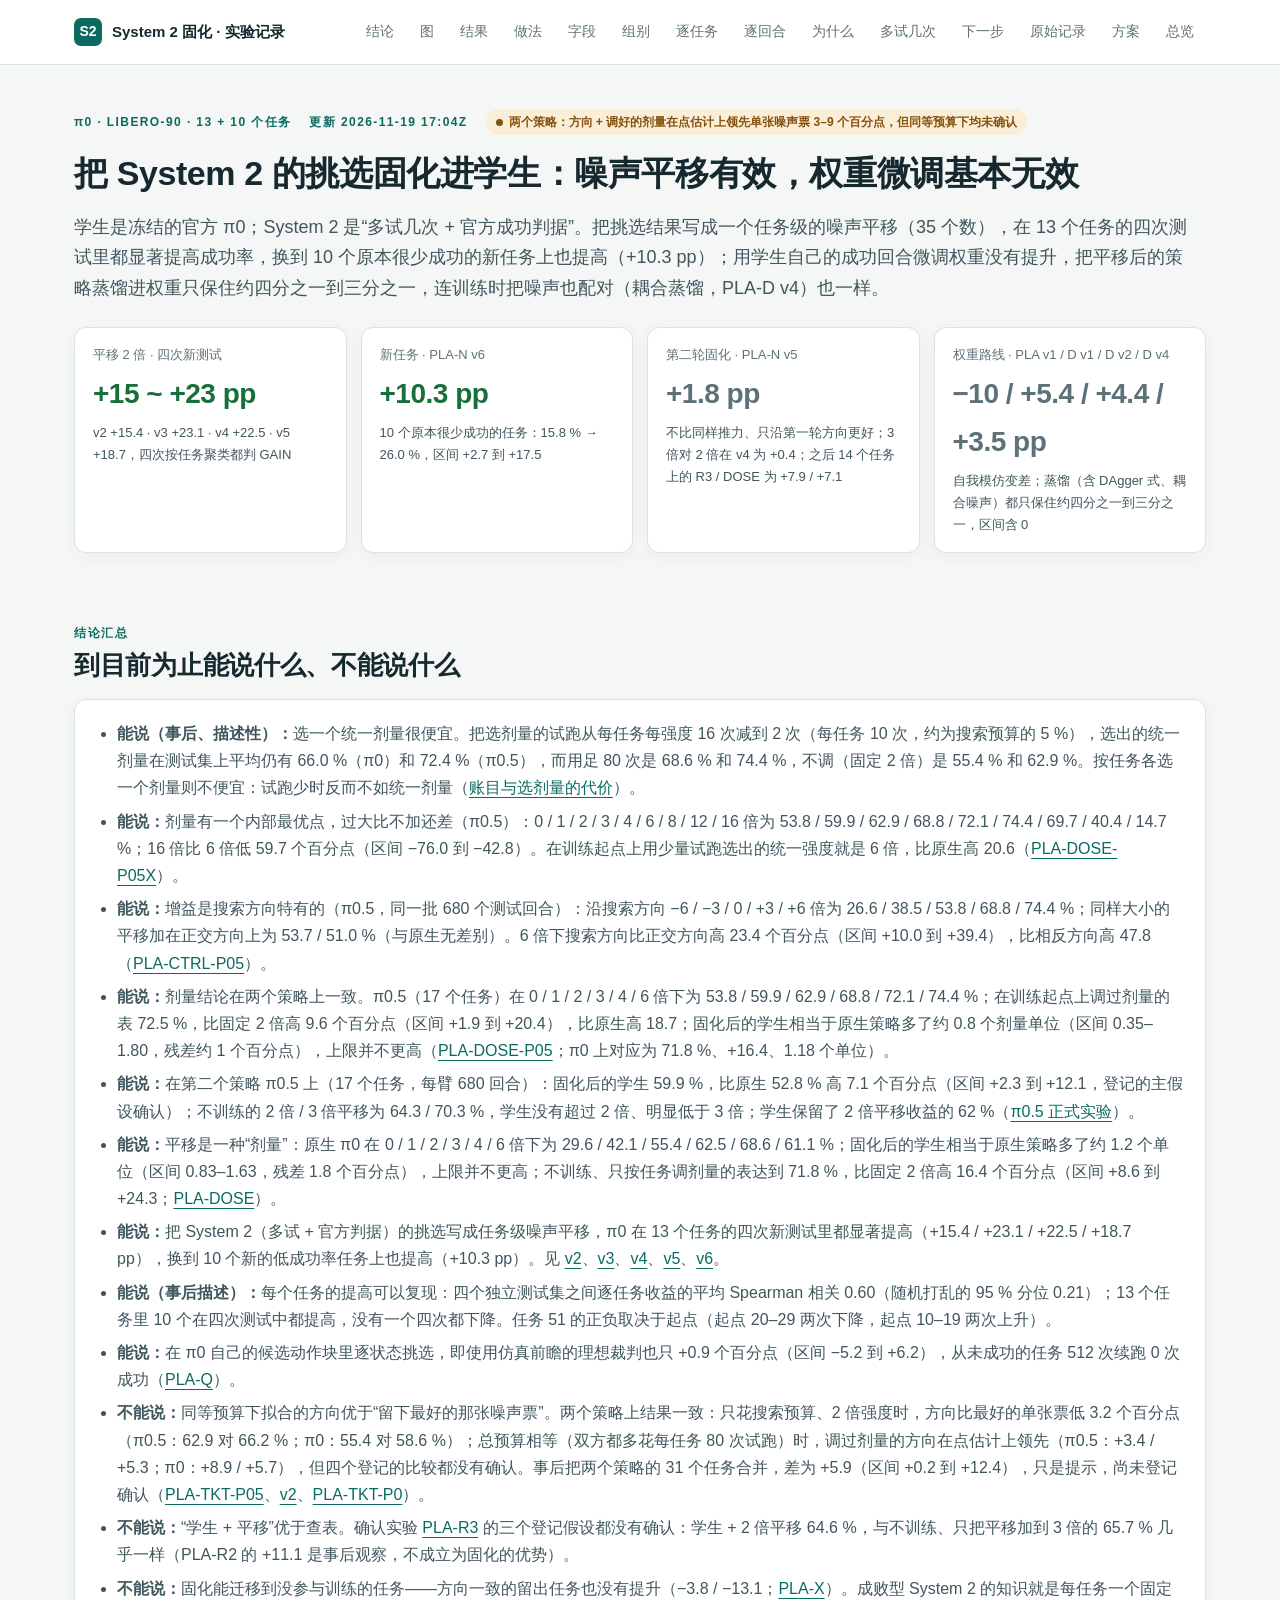
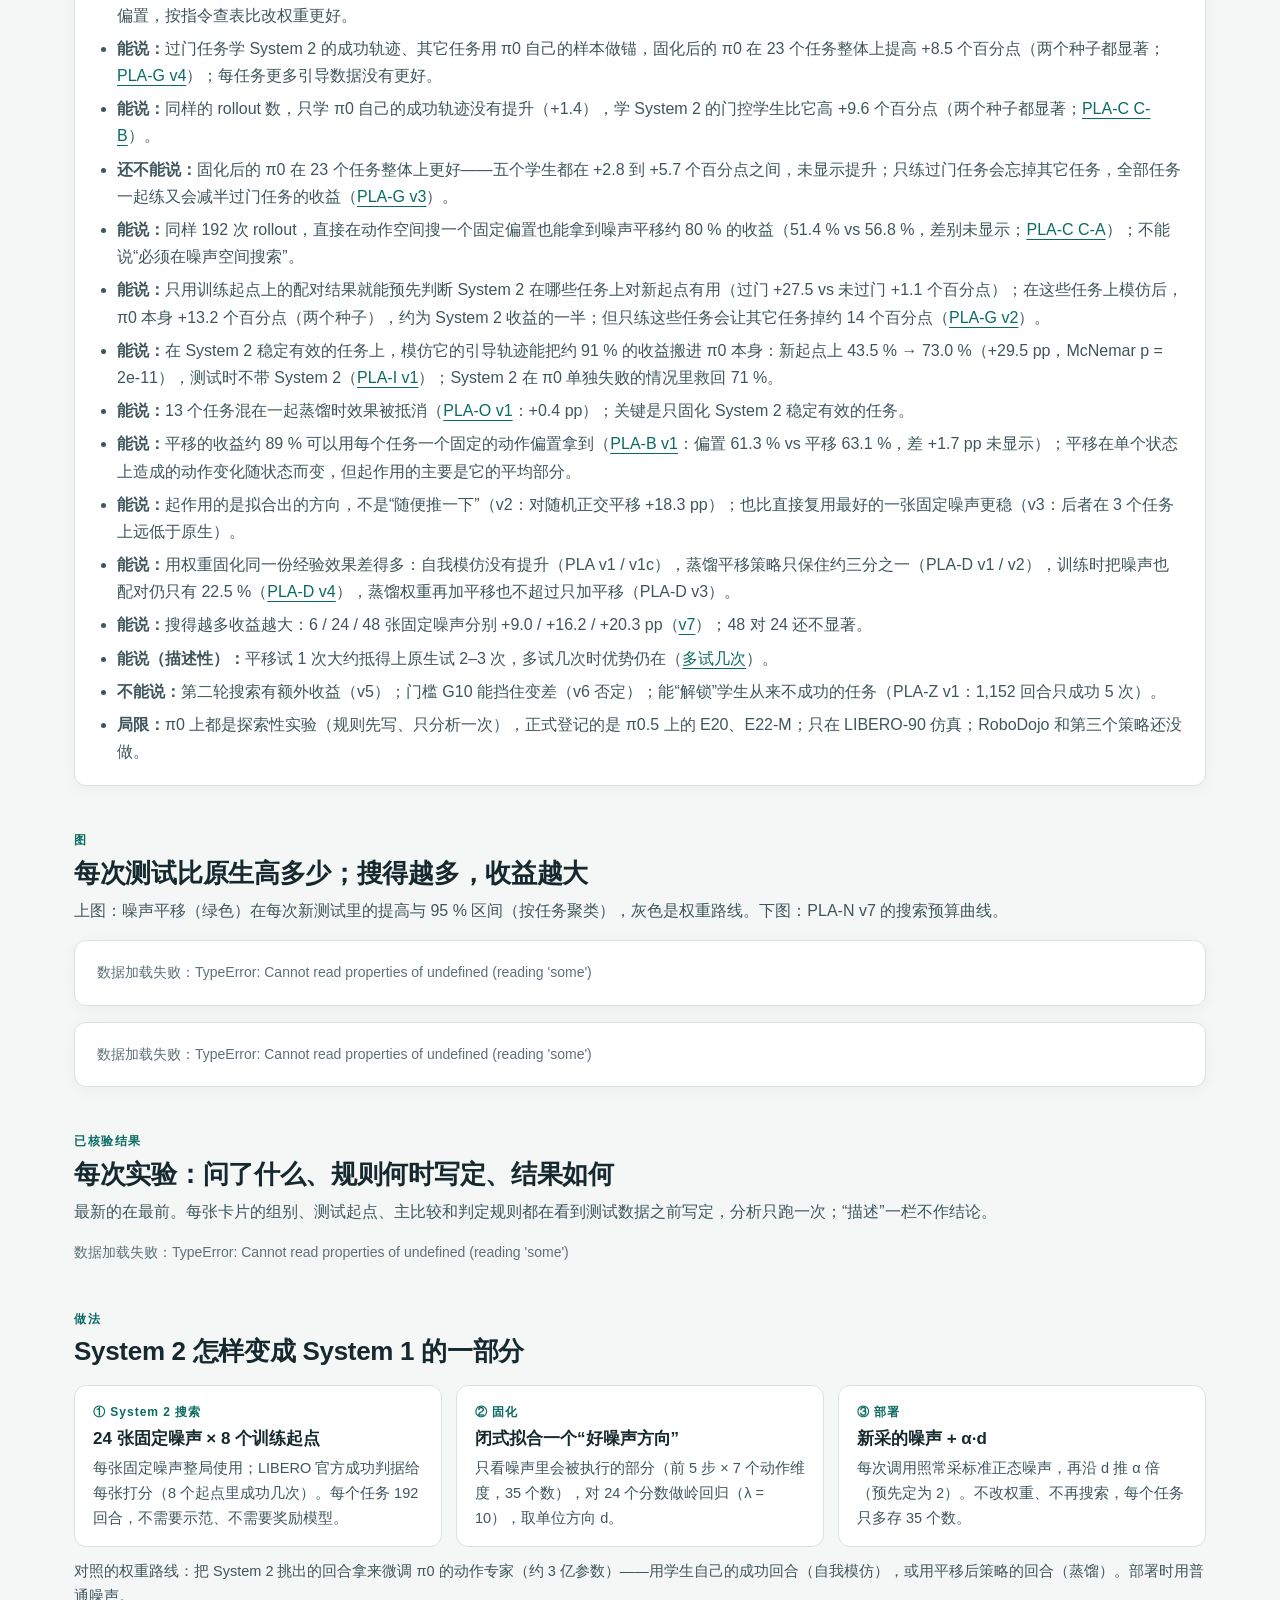
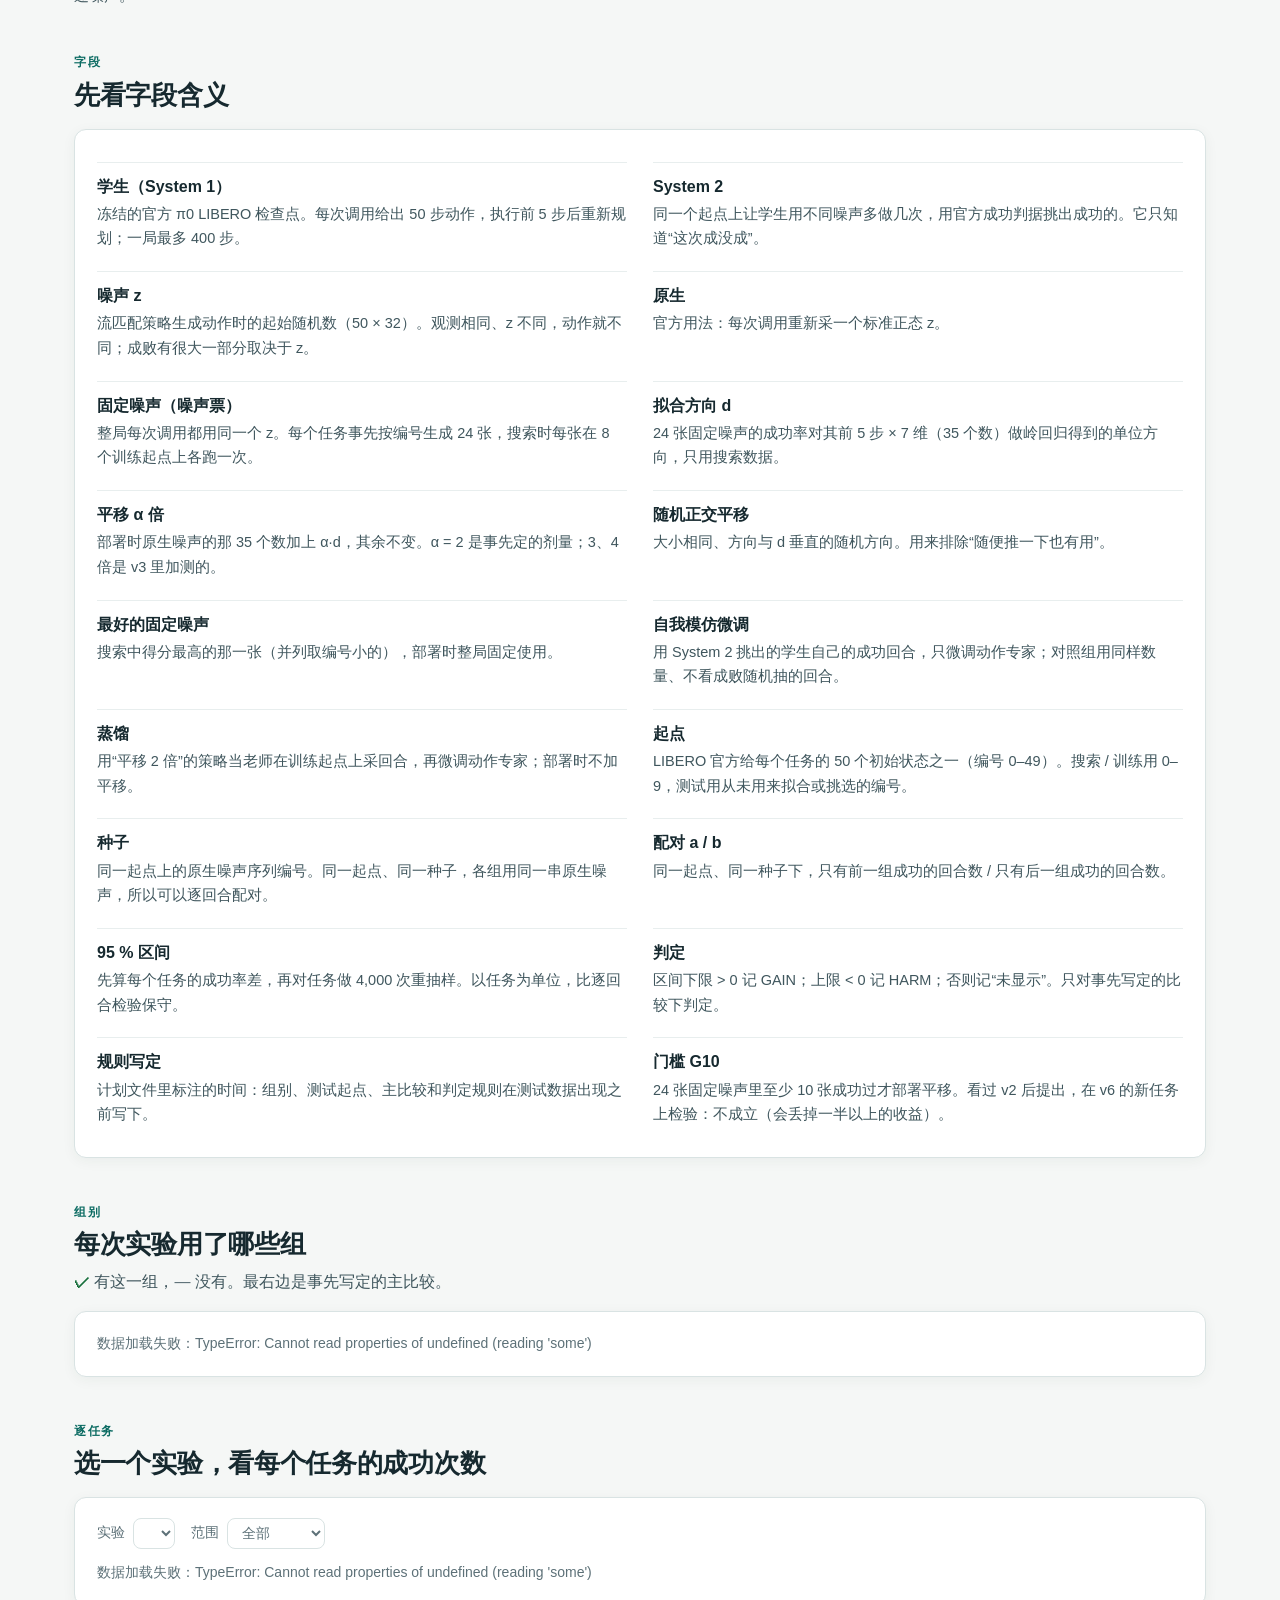
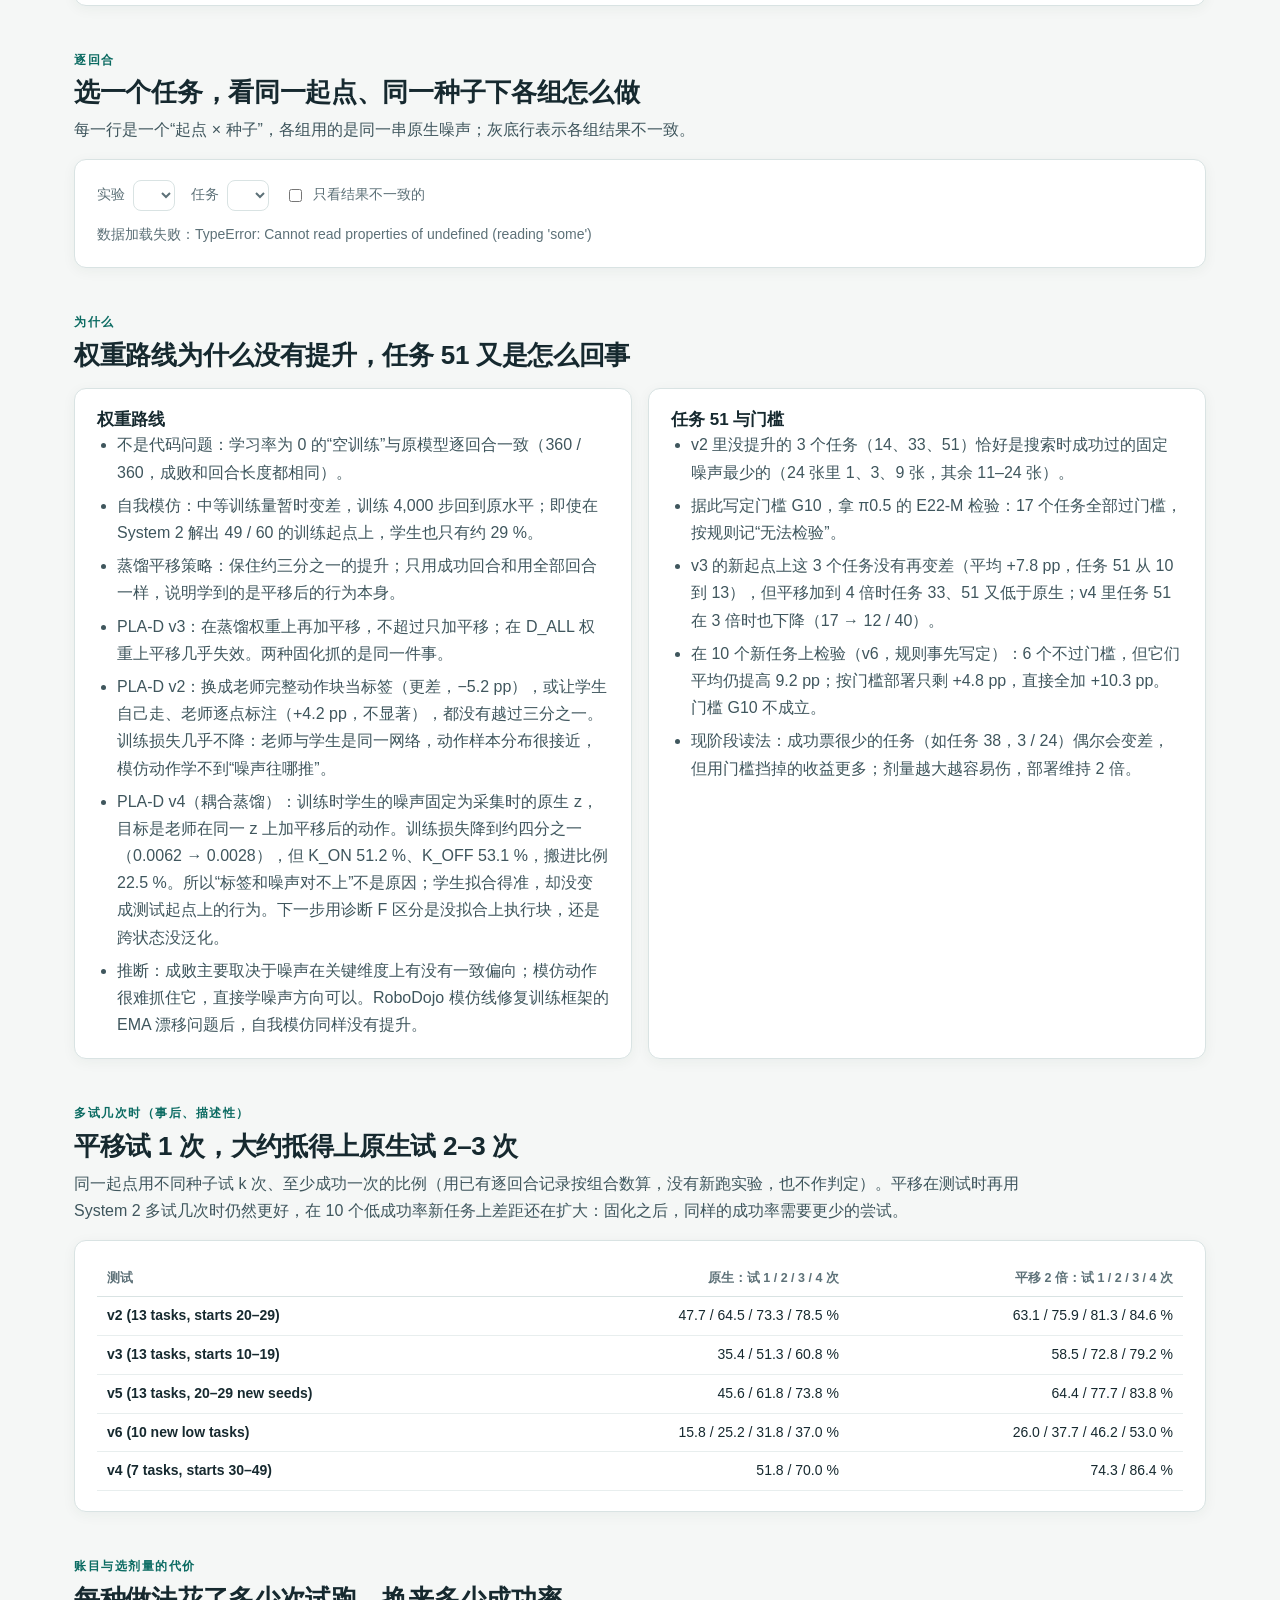
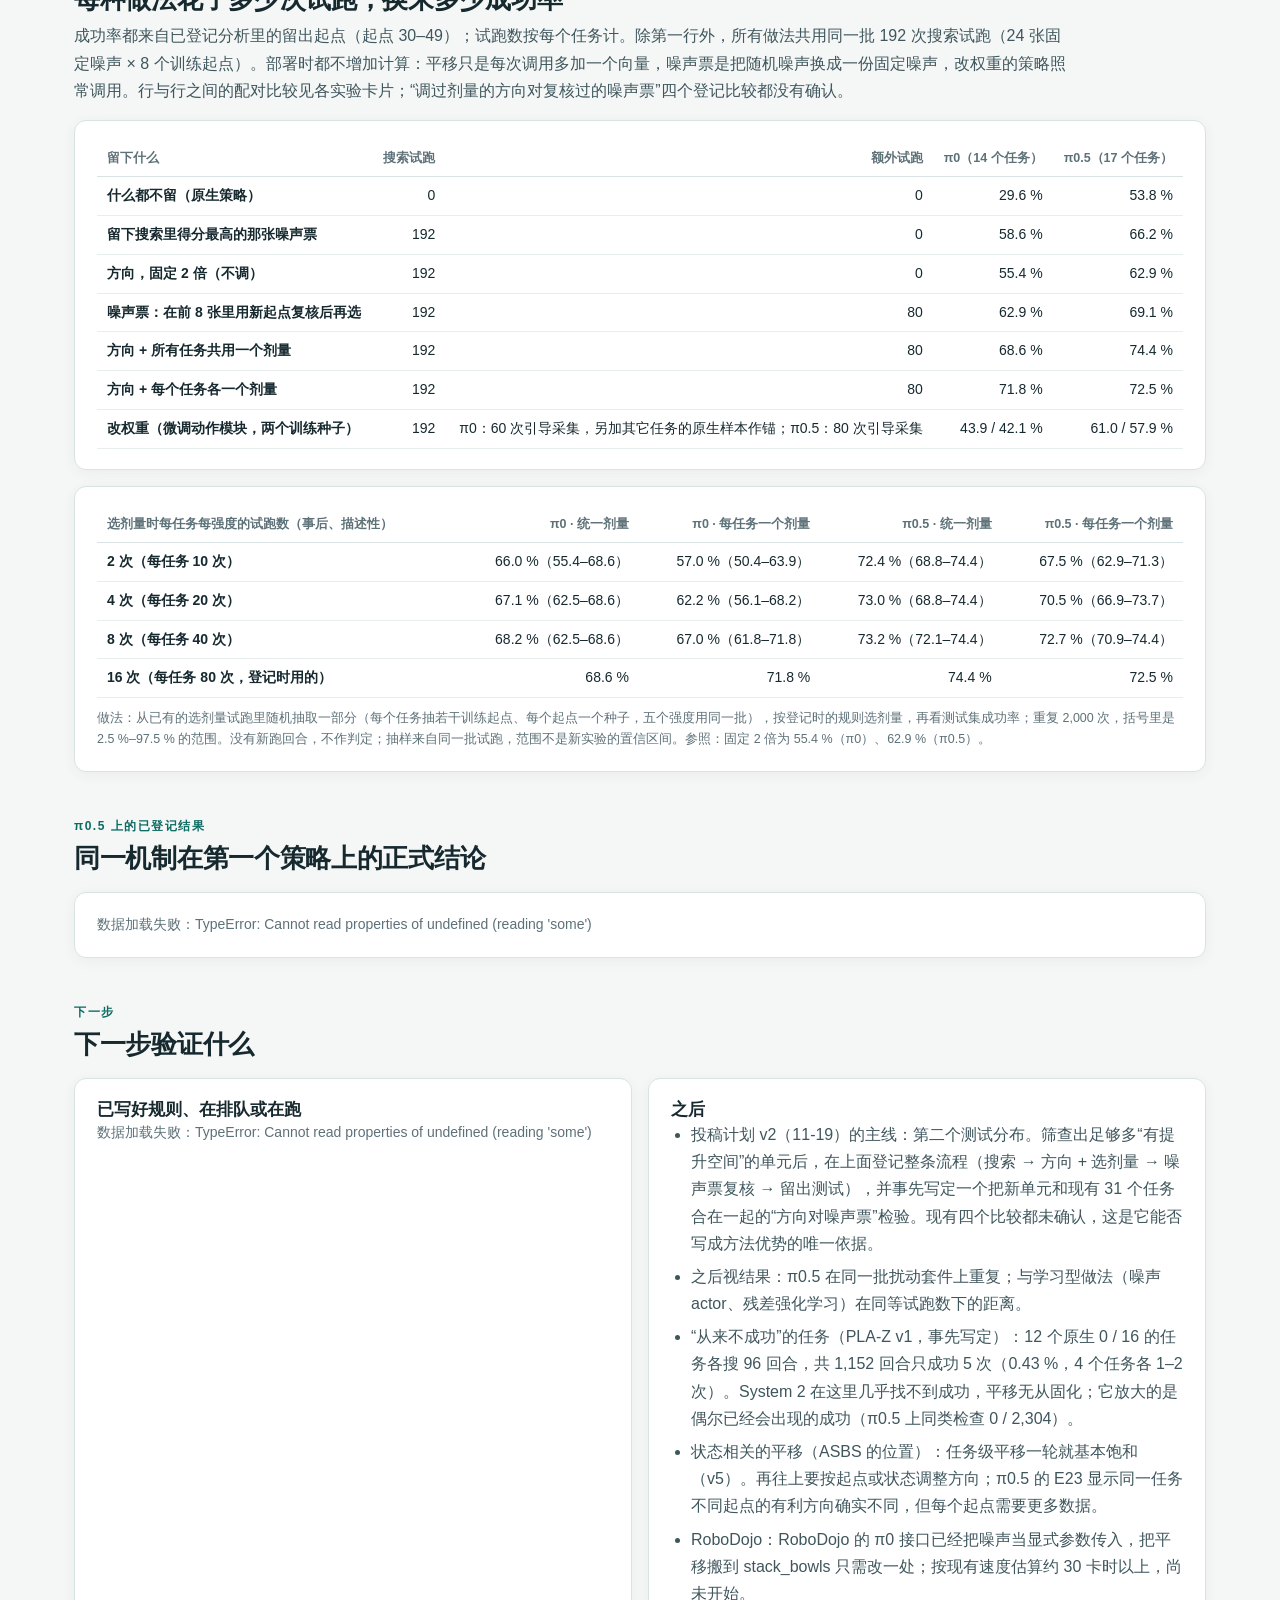
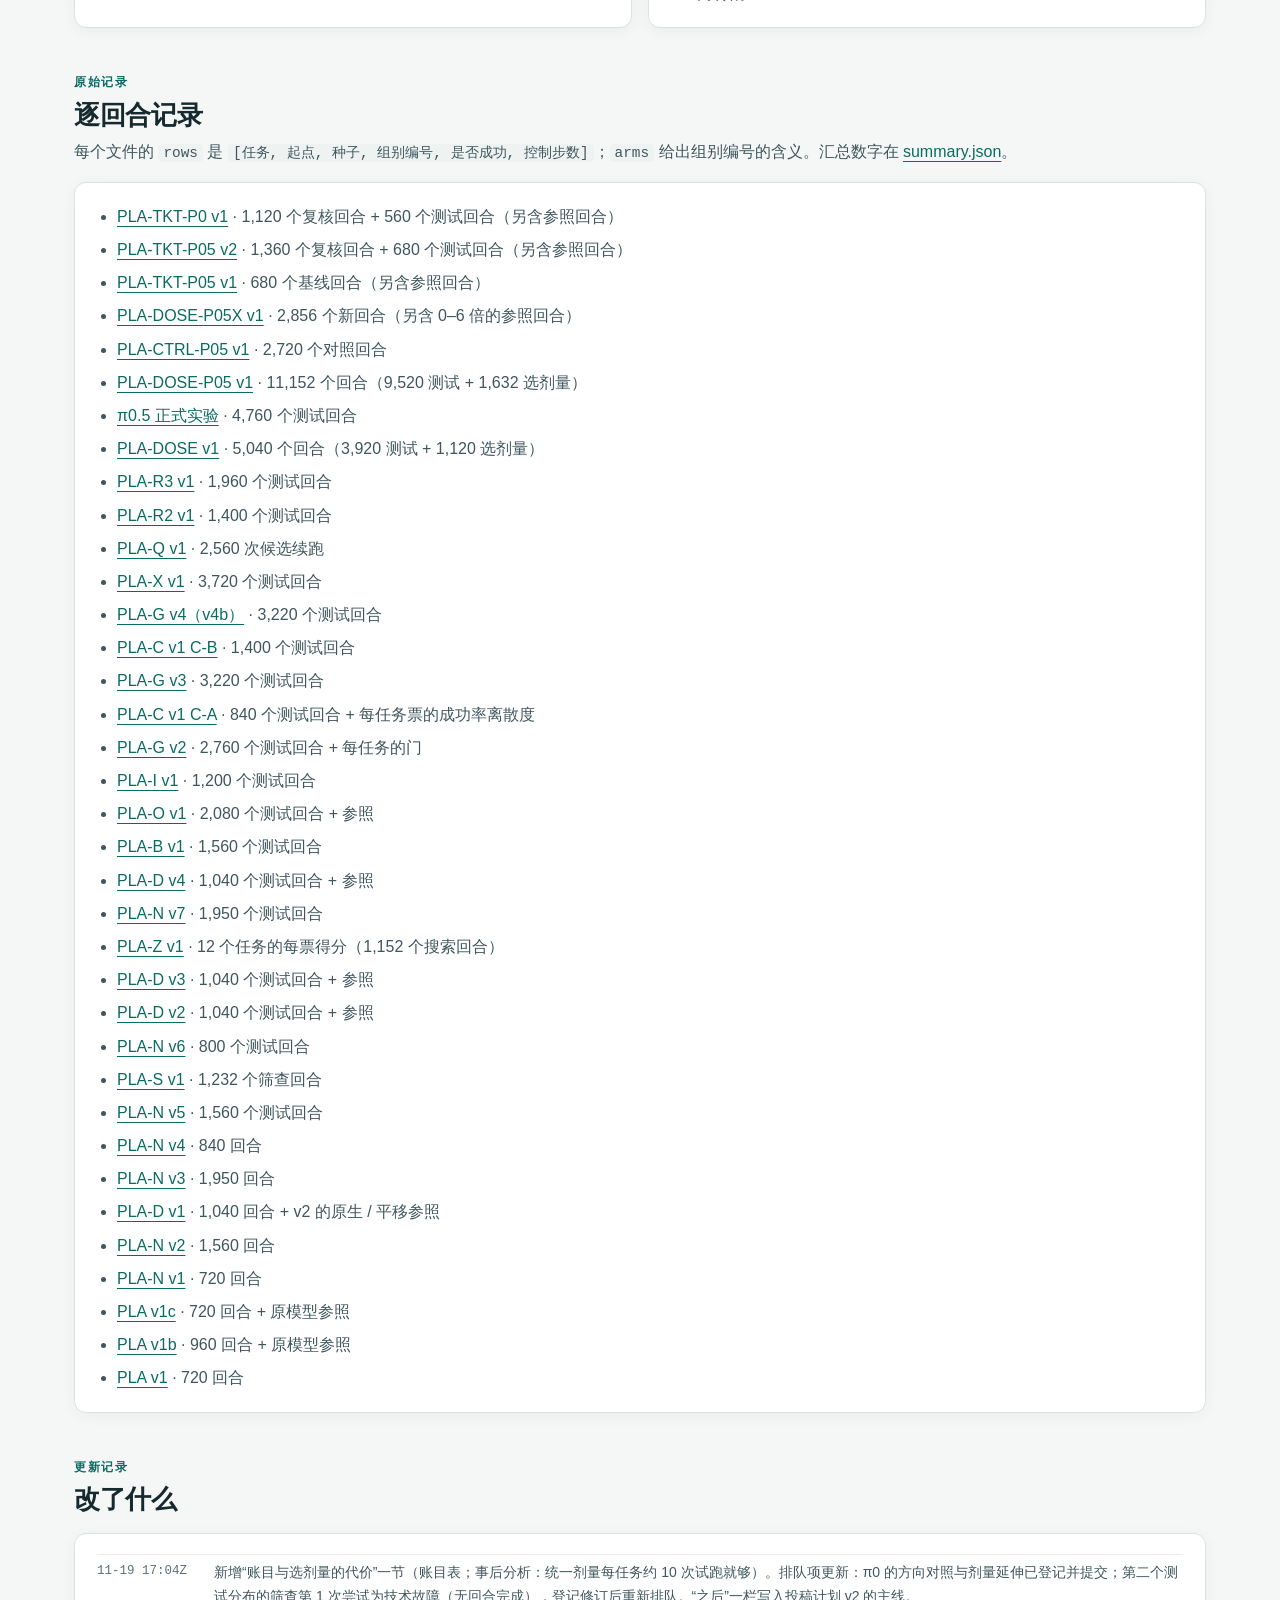
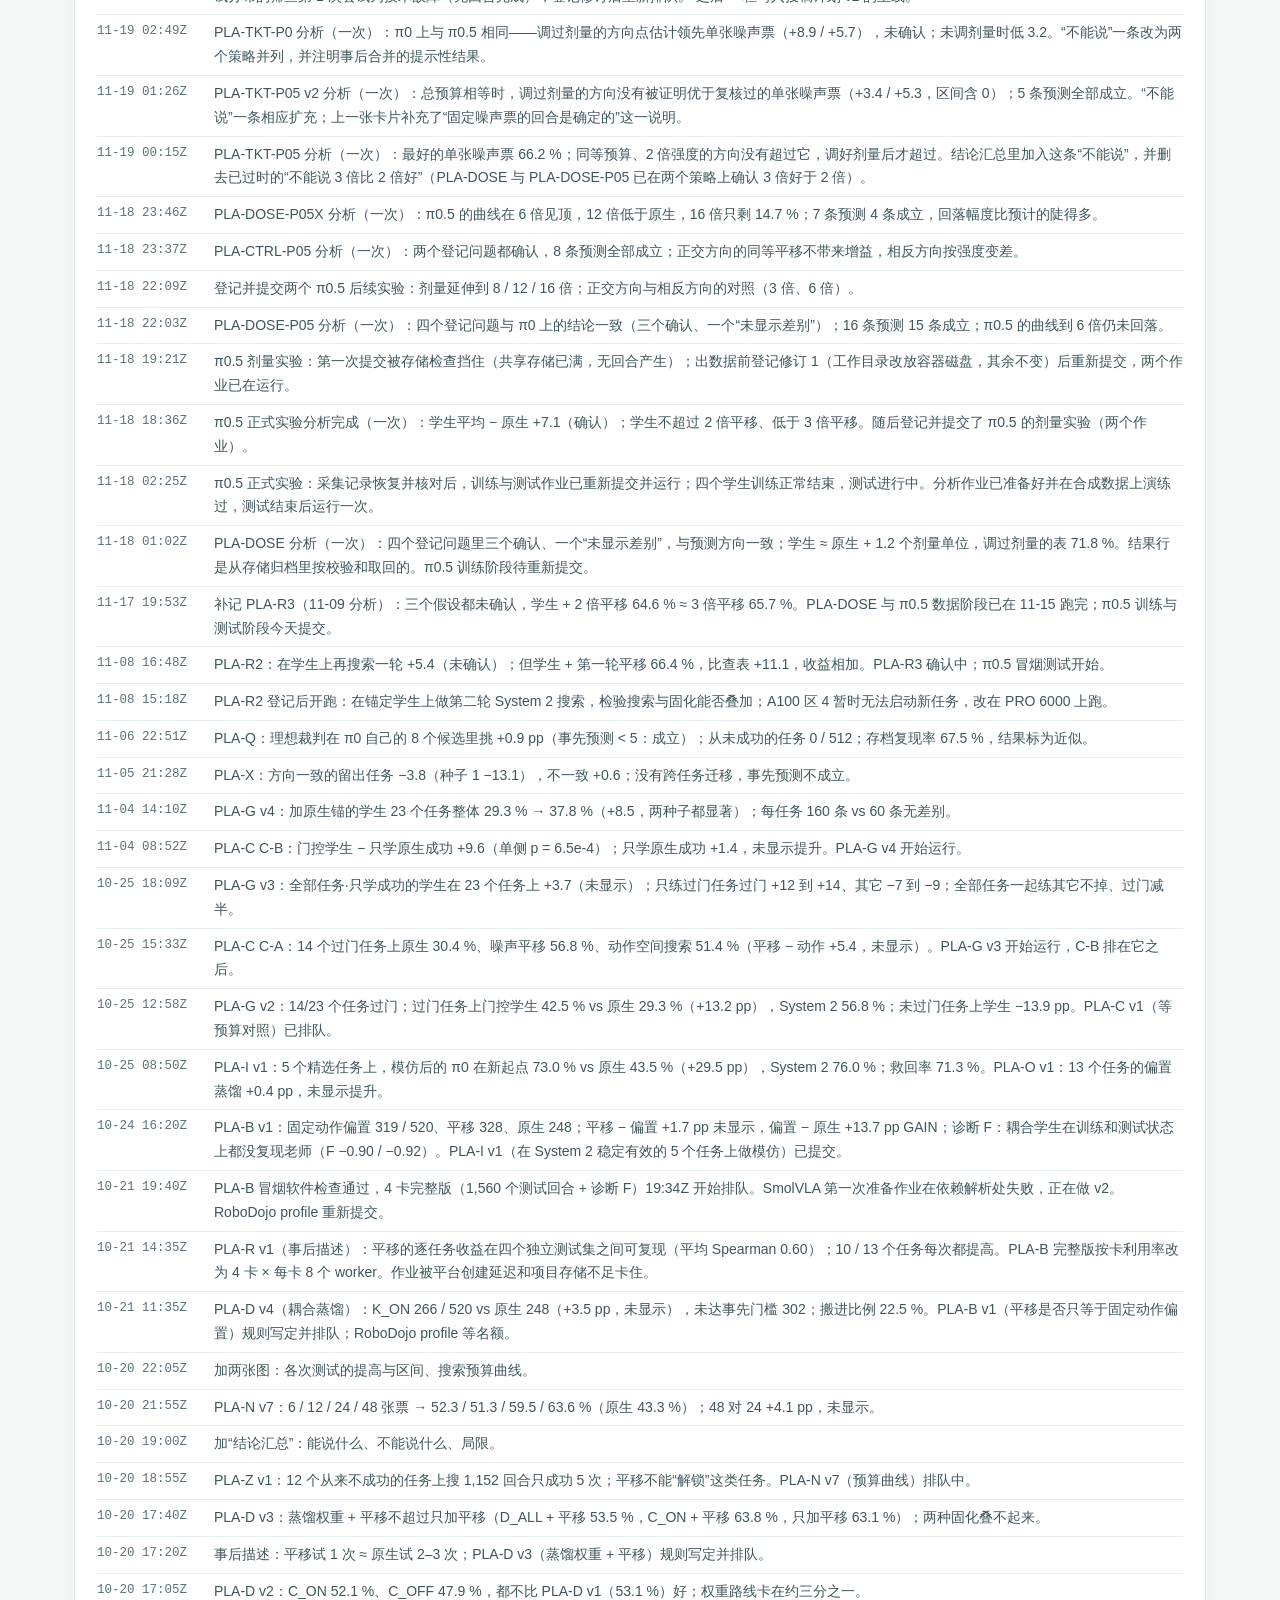
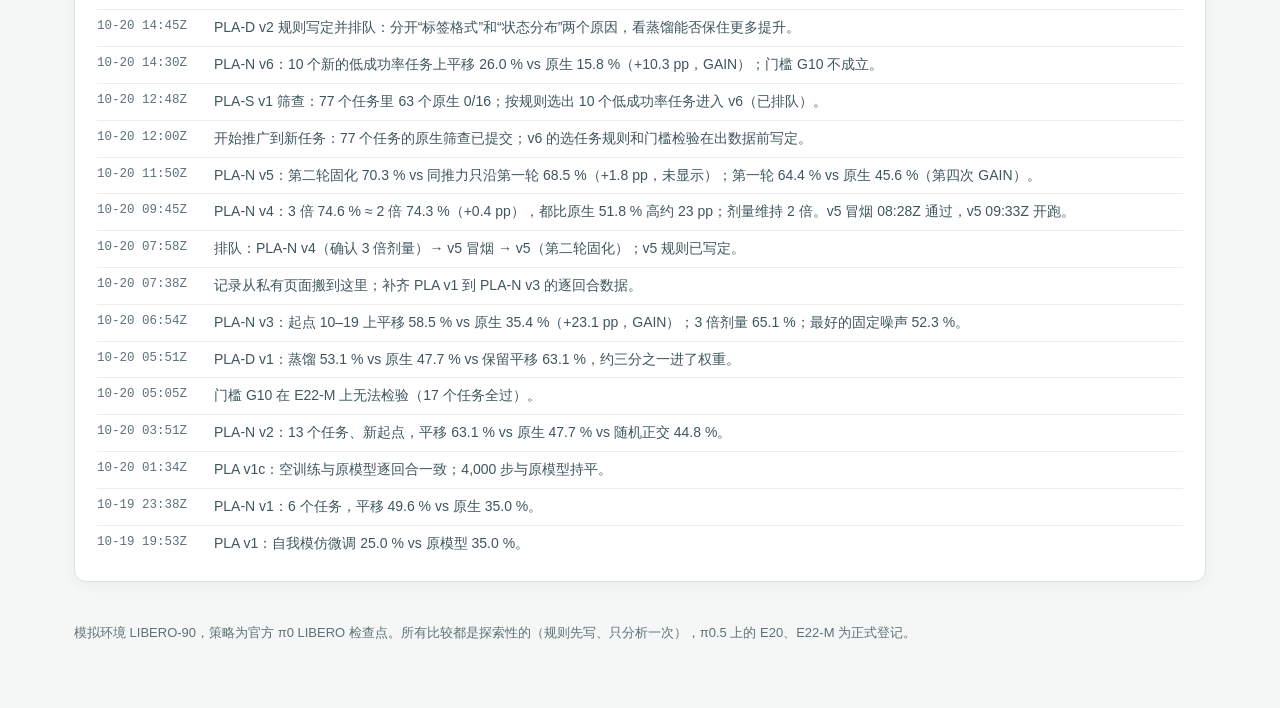
==== consolidation.html @ b95c4a7a "consolidation: budget table and dose-tuning cost section; queue: pi0 controls and second-cohort scre" ====
<!doctype html>
<html lang="zh-CN">
<head>
<meta charset="utf-8">
<meta name="viewport" content="width=device-width,initial-scale=1,viewport-fit=cover">
<meta name="robots" content="noindex,nofollow,noarchive">
<title>System 2 固化实验</title>
<link rel="stylesheet" href="consolidation/style.css?v=20261020a">
</head>
<body>
<header class="site-header">
  <div class="header-inner">
    <a class="brand" href="#top"><span class="brand-mark">S2</span><span>System 2 固化<span class="long"> · 实验记录</span></span></a>
    <nav aria-label="页面目录">
      <a href="#summary">结论</a><a href="#charts">图</a><a href="#results">结果</a><a href="#method">做法</a><a href="#field-dictionary">字段</a><a href="#arms">组别</a>
      <a href="#tasks">逐任务</a><a href="#episodes">逐回合</a><a href="#why">为什么</a><a href="#passk">多试几次</a><a href="#next">下一步</a><a href="#raw">原始记录</a><a href="plan.html">方案</a><a href="index.html">总览</a>
    </nav>
  </div>
</header>

<main class="page" id="top">
  <section class="intro">
    <div class="eyebrow"><span>π0 · LIBERO-90 · 13 + 10 个任务</span><span>更新 2026-11-19 17:04Z</span><span class="chip">两个策略：方向 + 调好的剂量在点估计上领先单张噪声票 3–9 个百分点，但同等预算下均未确认</span></div>
    <h1>把 System 2 的挑选固化进学生：噪声平移有效，权重微调基本无效</h1>
    <p class="lead">学生是冻结的官方 π0；System 2 是“多试几次 + 官方成功判据”。把挑选结果写成一个任务级的噪声平移（35 个数），在 13 个任务的四次测试里都显著提高成功率，换到 10 个原本很少成功的新任务上也提高（+10.3 pp）；用学生自己的成功回合微调权重没有提升，把平移后的策略蒸馏进权重只保住约四分之一到三分之一，连训练时把噪声也配对（耦合蒸馏，PLA-D v4）也一样。</p>
    <div class="tiles">
      <div class="tile"><span class="k">平移 2 倍 · 四次新测试</span><span class="v good">+15 ~ +23 pp</span><span class="s">v2 +15.4 · v3 +23.1 · v4 +22.5 · v5 +18.7，四次按任务聚类都判 GAIN</span></div>
      <div class="tile"><span class="k">新任务 · PLA-N v6</span><span class="v good">+10.3 pp</span><span class="s">10 个原本很少成功的任务：15.8 % → 26.0 %，区间 +2.7 到 +17.5</span></div>
      <div class="tile"><span class="k">第二轮固化 · PLA-N v5</span><span class="v flat">+1.8 pp</span><span class="s">不比同样推力、只沿第一轮方向更好；3 倍对 2 倍在 v4 为 +0.4；之后 14 个任务上的 R3 / DOSE 为 +7.9 / +7.1</span></div>
      <div class="tile"><span class="k">权重路线 · PLA v1 / D v1 / D v2 / D v4</span><span class="v flat">−10 / +5.4 / +4.4 / +3.5 pp</span><span class="s">自我模仿变差；蒸馏（含 DAgger 式、耦合噪声）都只保住约四分之一到三分之一，区间含 0</span></div>
    </div>
  </section>

  <section class="section" id="summary">
    <div class="section-head"><span class="kicker">结论汇总</span><h2>到目前为止能说什么、不能说什么</h2></div>
    <div class="panel">
      <ul class="list">
        <li><b>能说（事后、描述性）：</b>选一个统一剂量很便宜。把选剂量的试跑从每任务每强度 16 次减到 2 次（每任务 10 次，约为搜索预算的 5 %），选出的统一剂量在测试集上平均仍有 66.0 %（π0）和 72.4 %（π0.5），而用足 80 次是 68.6 % 和 74.4 %，不调（固定 2 倍）是 55.4 % 和 62.9 %。按任务各选一个剂量则不便宜：试跑少时反而不如统一剂量（<a href="#accounting">账目与选剂量的代价</a>）。</li>
        <li><b>能说：</b>剂量有一个内部最优点，过大比不加还差（π0.5）：0 / 1 / 2 / 3 / 4 / 6 / 8 / 12 / 16 倍为 53.8 / 59.9 / 62.9 / 68.8 / 72.1 / 74.4 / 69.7 / 40.4 / 14.7 %；16 倍比 6 倍低 59.7 个百分点（区间 −76.0 到 −42.8）。在训练起点上用少量试跑选出的统一强度就是 6 倍，比原生高 20.6（<a href="#exp-pla_dose_p05x_v1">PLA-DOSE-P05X</a>）。</li>
        <li><b>能说：</b>增益是搜索方向特有的（π0.5，同一批 680 个测试回合）：沿搜索方向 −6 / −3 / 0 / +3 / +6 倍为 26.6 / 38.5 / 53.8 / 68.8 / 74.4 %；同样大小的平移加在正交方向上为 53.7 / 51.0 %（与原生无差别）。6 倍下搜索方向比正交方向高 23.4 个百分点（区间 +10.0 到 +39.4），比相反方向高 47.8（<a href="#exp-pla_ctrl_p05_v1">PLA-CTRL-P05</a>）。</li>
        <li><b>能说：</b>剂量结论在两个策略上一致。π0.5（17 个任务）在 0 / 1 / 2 / 3 / 4 / 6 倍下为 53.8 / 59.9 / 62.9 / 68.8 / 72.1 / 74.4 %；在训练起点上调过剂量的表 72.5 %，比固定 2 倍高 9.6 个百分点（区间 +1.9 到 +20.4），比原生高 18.7；固化后的学生相当于原生策略多了约 0.8 个剂量单位（区间 0.35–1.80，残差约 1 个百分点），上限并不更高（<a href="#exp-pla_dose_p05_v1">PLA-DOSE-P05</a>；π0 上对应为 71.8 %、+16.4、1.18 个单位）。</li>
        <li><b>能说：</b>在第二个策略 π0.5 上（17 个任务，每臂 680 回合）：固化后的学生 59.9 %，比原生 52.8 % 高 7.1 个百分点（区间 +2.3 到 +12.1，登记的主假设确认）；不训练的 2 倍 / 3 倍平移为 64.3 / 70.3 %，学生没有超过 2 倍、明显低于 3 倍；学生保留了 2 倍平移收益的 62 %（<a href="#exp-pi05_formal_v1">π0.5 正式实验</a>）。</li>
        <li><b>能说：</b>平移是一种“剂量”：原生 π0 在 0 / 1 / 2 / 3 / 4 / 6 倍下为 29.6 / 42.1 / 55.4 / 62.5 / 68.6 / 61.1 %；固化后的学生相当于原生策略多了约 1.2 个单位（区间 0.83–1.63，残差 1.8 个百分点），上限并不更高；不训练、只按任务调剂量的表达到 71.8 %，比固定 2 倍高 16.4 个百分点（区间 +8.6 到 +24.3；<a href="#exp-pla_dose_v1">PLA-DOSE</a>）。</li>
        <li><b>能说：</b>把 System 2（多试 + 官方判据）的挑选写成任务级噪声平移，π0 在 13 个任务的四次新测试里都显著提高（+15.4 / +23.1 / +22.5 / +18.7 pp），换到 10 个新的低成功率任务上也提高（+10.3 pp）。见 <a href="#exp-pla_n_v2">v2</a>、<a href="#exp-pla_n_v3">v3</a>、<a href="#exp-pla_n_v4">v4</a>、<a href="#exp-pla_n_v5">v5</a>、<a href="#exp-pla_n_v6">v6</a>。</li>
        <li><b>能说（事后描述）：</b>每个任务的提高可以复现：四个独立测试集之间逐任务收益的平均 Spearman 相关 0.60（随机打乱的 95 % 分位 0.21）；13 个任务里 10 个在四次测试中都提高，没有一个四次都下降。任务 51 的正负取决于起点（起点 20–29 两次下降，起点 10–19 两次上升）。</li>
        <li><b>能说：</b>在 π0 自己的候选动作块里逐状态挑选，即使用仿真前瞻的理想裁判也只 +0.9 个百分点（区间 −5.2 到 +6.2），从未成功的任务 512 次续跑 0 次成功（<a href="#exp-pla_q_v1">PLA-Q</a>）。</li>
        <li><b>不能说：</b>同等预算下拟合的方向优于“留下最好的那张噪声票”。两个策略上结果一致：只花搜索预算、2 倍强度时，方向比最好的单张票低 3.2 个百分点（π0.5：62.9 对 66.2 %；π0：55.4 对 58.6 %）；总预算相等（双方都多花每任务 80 次试跑）时，调过剂量的方向在点估计上领先（π0.5：+3.4 / +5.3；π0：+8.9 / +5.7），但四个登记的比较都没有确认。事后把两个策略的 31 个任务合并，差为 +5.9（区间 +0.2 到 +12.4），只是提示，尚未登记确认（<a href="#exp-pla_tkt_p05_v1">PLA-TKT-P05</a>、<a href="#exp-pla_tkt_p05_v2">v2</a>、<a href="#exp-pla_tkt_p0_v1">PLA-TKT-P0</a>）。</li>
        <li><b>不能说：</b>“学生 + 平移”优于查表。确认实验 <a href="#exp-pla_r3_v1">PLA-R3</a> 的三个登记假设都没有确认：学生 + 2 倍平移 64.6 %，与不训练、只把平移加到 3 倍的 65.7 % 几乎一样（PLA-R2 的 +11.1 是事后观察，不成立为固化的优势）。</li>
        <li><b>不能说：</b>固化能迁移到没参与训练的任务——方向一致的留出任务也没有提升（−3.8 / −13.1；<a href="#exp-pla_x_v1">PLA-X</a>）。成败型 System 2 的知识就是每任务一个固定偏置，按指令查表比改权重更好。</li>
        <li><b>能说：</b>过门任务学 System 2 的成功轨迹、其它任务用 π0 自己的样本做锚，固化后的 π0 在 23 个任务整体上提高 +8.5 个百分点（两个种子都显著；<a href="#exp-pla_g_v4b">PLA-G v4</a>）；每任务更多引导数据没有更好。</li>
        <li><b>能说：</b>同样的 rollout 数，只学 π0 自己的成功轨迹没有提升（+1.4），学 System 2 的门控学生比它高 +9.6 个百分点（两个种子都显著；<a href="#exp-pla_c_v1_cb">PLA-C C-B</a>）。</li>
        <li><b>还不能说：</b>固化后的 π0 在 23 个任务整体上更好——五个学生都在 +2.8 到 +5.7 个百分点之间，未显示提升；只练过门任务会忘掉其它任务，全部任务一起练又会减半过门任务的收益（<a href="#exp-pla_g_v3">PLA-G v3</a>）。</li>
        <li><b>能说：</b>同样 192 次 rollout，直接在动作空间搜一个固定偏置也能拿到噪声平移约 80 % 的收益（51.4 % vs 56.8 %，差别未显示；<a href="#exp-pla_c_v1_ca">PLA-C C-A</a>）；不能说“必须在噪声空间搜索”。</li>
        <li><b>能说：</b>只用训练起点上的配对结果就能预先判断 System 2 在哪些任务上对新起点有用（过门 +27.5 vs 未过门 +1.1 个百分点）；在这些任务上模仿后，π0 本身 +13.2 个百分点（两个种子），约为 System 2 收益的一半；但只练这些任务会让其它任务掉约 14 个百分点（<a href="#exp-pla_g_v2">PLA-G v2</a>）。</li>
        <li><b>能说：</b>在 System 2 稳定有效的任务上，模仿它的引导轨迹能把约 91 % 的收益搬进 π0 本身：新起点上 43.5 % → 73.0 %（+29.5 pp，McNemar p = 2e-11），测试时不带 System 2（<a href="#exp-pla_i_v1">PLA-I v1</a>）；System 2 在 π0 单独失败的情况里救回 71 %。</li>
        <li><b>能说：</b>13 个任务混在一起蒸馏时效果被抵消（<a href="#exp-pla_o_v1">PLA-O v1</a>：+0.4 pp）；关键是只固化 System 2 稳定有效的任务。</li>
        <li><b>能说：</b>平移的收益约 89 % 可以用每个任务一个固定的动作偏置拿到（<a href="#exp-pla_b_v1">PLA-B v1</a>：偏置 61.3 % vs 平移 63.1 %，差 +1.7 pp 未显示）；平移在单个状态上造成的动作变化随状态而变，但起作用的主要是它的平均部分。</li>
        <li><b>能说：</b>起作用的是拟合出的方向，不是“随便推一下”（v2：对随机正交平移 +18.3 pp）；也比直接复用最好的一张固定噪声更稳（v3：后者在 3 个任务上远低于原生）。</li>
        <li><b>能说：</b>用权重固化同一份经验效果差得多：自我模仿没有提升（PLA v1 / v1c），蒸馏平移策略只保住约三分之一（PLA-D v1 / v2），训练时把噪声也配对仍只有 22.5 %（<a href="#exp-pla_d_v4">PLA-D v4</a>），蒸馏权重再加平移也不超过只加平移（PLA-D v3）。</li>
        <li><b>能说：</b>搜得越多收益越大：6 / 24 / 48 张固定噪声分别 +9.0 / +16.2 / +20.3 pp（<a href="#exp-pla_n_v7">v7</a>）；48 对 24 还不显著。</li>
        <li><b>能说（描述性）：</b>平移试 1 次大约抵得上原生试 2–3 次，多试几次时优势仍在（<a href="#passk">多试几次</a>）。</li>
        <li><b>不能说：</b>第二轮搜索有额外收益（v5）；门槛 G10 能挡住变差（v6 否定）；能“解锁”学生从来不成功的任务（PLA-Z v1：1,152 回合只成功 5 次）。</li>
        <li><b>局限：</b>π0 上都是探索性实验（规则先写、只分析一次），正式登记的是 π0.5 上的 E20、E22-M；只在 LIBERO-90 仿真；RoboDojo 和第三个策略还没做。</li>
      </ul>
    </div>
  </section>

  <section class="section" id="charts">
    <div class="section-head"><span class="kicker">图</span><h2>每次测试比原生高多少；搜得越多，收益越大</h2>
      <p>上图：噪声平移（绿色）在每次新测试里的提高与 95 % 区间（按任务聚类），灰色是权重路线。下图：PLA-N v7 的搜索预算曲线。</p></div>
    <div class="panel" id="forest"><p class="loading">正在读取…</p></div>
    <div class="panel" id="budget" style="margin-top:16px"><p class="loading">正在读取…</p></div>
  </section>

  <section class="section" id="results">
    <div class="section-head"><span class="kicker">已核验结果</span><h2>每次实验：问了什么、规则何时写定、结果如何</h2>
      <p>最新的在最前。每张卡片的组别、测试起点、主比较和判定规则都在看到测试数据之前写定，分析只跑一次；“描述”一栏不作结论。</p></div>
    <div class="cards" id="result-cards"><p class="loading">正在读取记录…</p></div>
  </section>

  <section class="section" id="method">
    <div class="section-head"><span class="kicker">做法</span><h2>System 2 怎样变成 System 1 的一部分</h2></div>
    <div class="flow">
      <div class="step"><span class="n">① System 2 搜索</span><h3>24 张固定噪声 × 8 个训练起点</h3><p>每张固定噪声整局使用；LIBERO 官方成功判据给每张打分（8 个起点里成功几次）。每个任务 192 回合，不需要示范、不需要奖励模型。</p></div>
      <div class="step"><span class="n">② 固化</span><h3>闭式拟合一个“好噪声方向”</h3><p>只看噪声里会被执行的部分（前 5 步 × 7 个动作维度，35 个数），对 24 个分数做岭回归（λ = 10），取单位方向 d。</p></div>
      <div class="step"><span class="n">③ 部署</span><h3>新采的噪声 + α·d</h3><p>每次调用照常采标准正态噪声，再沿 d 推 α 倍（预先定为 2）。不改权重、不再搜索，每个任务只多存 35 个数。</p></div>
    </div>
    <p class="route-note">对照的权重路线：把 System 2 挑出的回合拿来微调 π0 的动作专家（约 3 亿参数）——用学生自己的成功回合（自我模仿），或用平移后策略的回合（蒸馏）。部署时用普通噪声。</p>
  </section>

  <section class="section information-section">
    <div class="section-head"><span class="kicker">字段</span><h2>先看字段含义</h2></div>
    <div class="panel field-dictionary" id="field-dictionary">
      <dl>
        <div><dt>学生（System 1）</dt><dd>冻结的官方 π0 LIBERO 检查点。每次调用给出 50 步动作，执行前 5 步后重新规划；一局最多 400 步。</dd></div>
        <div><dt>System 2</dt><dd>同一个起点上让学生用不同噪声多做几次，用官方成功判据挑出成功的。它只知道“这次成没成”。</dd></div>
        <div><dt>噪声 z</dt><dd>流匹配策略生成动作时的起始随机数（50 × 32）。观测相同、z 不同，动作就不同；成败有很大一部分取决于 z。</dd></div>
        <div><dt>原生</dt><dd>官方用法：每次调用重新采一个标准正态 z。</dd></div>
        <div><dt>固定噪声（噪声票）</dt><dd>整局每次调用都用同一个 z。每个任务事先按编号生成 24 张，搜索时每张在 8 个训练起点上各跑一次。</dd></div>
        <div><dt>拟合方向 d</dt><dd>24 张固定噪声的成功率对其前 5 步 × 7 维（35 个数）做岭回归得到的单位方向，只用搜索数据。</dd></div>
        <div><dt>平移 α 倍</dt><dd>部署时原生噪声的那 35 个数加上 α·d，其余不变。α = 2 是事先定的剂量；3、4 倍是 v3 里加测的。</dd></div>
        <div><dt>随机正交平移</dt><dd>大小相同、方向与 d 垂直的随机方向。用来排除“随便推一下也有用”。</dd></div>
        <div><dt>最好的固定噪声</dt><dd>搜索中得分最高的那一张（并列取编号小的），部署时整局固定使用。</dd></div>
        <div><dt>自我模仿微调</dt><dd>用 System 2 挑出的学生自己的成功回合，只微调动作专家；对照组用同样数量、不看成败随机抽的回合。</dd></div>
        <div><dt>蒸馏</dt><dd>用“平移 2 倍”的策略当老师在训练起点上采回合，再微调动作专家；部署时不加平移。</dd></div>
        <div><dt>起点</dt><dd>LIBERO 官方给每个任务的 50 个初始状态之一（编号 0–49）。搜索 / 训练用 0–9，测试用从未用来拟合或挑选的编号。</dd></div>
        <div><dt>种子</dt><dd>同一起点上的原生噪声序列编号。同一起点、同一种子，各组用同一串原生噪声，所以可以逐回合配对。</dd></div>
        <div><dt>配对 a / b</dt><dd>同一起点、同一种子下，只有前一组成功的回合数 / 只有后一组成功的回合数。</dd></div>
        <div><dt>95 % 区间</dt><dd>先算每个任务的成功率差，再对任务做 4,000 次重抽样。以任务为单位，比逐回合检验保守。</dd></div>
        <div><dt>判定</dt><dd>区间下限 &gt; 0 记 GAIN；上限 &lt; 0 记 HARM；否则记“未显示”。只对事先写定的比较下判定。</dd></div>
        <div><dt>规则写定</dt><dd>计划文件里标注的时间：组别、测试起点、主比较和判定规则在测试数据出现之前写下。</dd></div>
        <div><dt>门槛 G10</dt><dd>24 张固定噪声里至少 10 张成功过才部署平移。看过 v2 后提出，在 v6 的新任务上检验：不成立（会丢掉一半以上的收益）。</dd></div>
      </dl>
    </div>
  </section>

  <section class="section" id="arms">
    <div class="section-head"><span class="kicker">组别</span><h2>每次实验用了哪些组</h2><p><span class="yes">✓</span> 有这一组，<span class="no">—</span> 没有。最右边是事先写定的主比较。</p></div>
    <div class="panel table-wrap" id="matrix"><p class="loading">正在读取…</p></div>
  </section>

  <section class="section" id="tasks">
    <div class="section-head"><span class="kicker">逐任务</span><h2>选一个实验，看每个任务的成功次数</h2></div>
    <div class="panel">
      <div class="controls">
        <label>实验 <select id="task-exp"></select></label>
        <label id="task-scope-wrap" hidden>范围 <select id="task-scope"><option value="all">全部</option><option value="测试起点">测试起点</option><option value="训练起点">训练起点</option></select></label>
      </div>
      <div class="table-wrap" id="task-table"><p class="loading">正在读取…</p></div>
    </div>
  </section>

  <section class="section" id="episodes">
    <div class="section-head"><span class="kicker">逐回合</span><h2>选一个任务，看同一起点、同一种子下各组怎么做</h2>
      <p>每一行是一个“起点 × 种子”，各组用的是同一串原生噪声；灰底行表示各组结果不一致。</p></div>
    <div class="panel">
      <div class="controls">
        <label>实验 <select id="ep-exp"></select></label>
        <label>任务 <select id="ep-task"></select></label>
        <label class="toggle"><input type="checkbox" id="ep-diff"> 只看结果不一致的</label>
      </div>
      <p class="ep-summary" id="ep-summary"></p>
      <div class="table-wrap" id="ep-table"><p class="loading">正在读取…</p></div>
    </div>
  </section>

  <section class="section" id="why">
    <div class="section-head"><span class="kicker">为什么</span><h2>权重路线为什么没有提升，任务 51 又是怎么回事</h2></div>
    <div class="two">
      <div class="panel">
        <h3>权重路线</h3>
        <ul class="list">
          <li>不是代码问题：学习率为 0 的“空训练”与原模型逐回合一致（360 / 360，成败和回合长度都相同）。</li>
          <li>自我模仿：中等训练量暂时变差，训练 4,000 步回到原水平；即使在 System 2 解出 49 / 60 的训练起点上，学生也只有约 29 %。</li>
          <li>蒸馏平移策略：保住约三分之一的提升；只用成功回合和用全部回合一样，说明学到的是平移后的行为本身。</li>
          <li>PLA-D v3：在蒸馏权重上再加平移，不超过只加平移；在 D_ALL 权重上平移几乎失效。两种固化抓的是同一件事。</li>
          <li>PLA-D v2：换成老师完整动作块当标签（更差，−5.2 pp），或让学生自己走、老师逐点标注（+4.2 pp，不显著），都没有越过三分之一。训练损失几乎不降：老师与学生是同一网络，动作样本分布很接近，模仿动作学不到“噪声往哪推”。</li>
          <li>PLA-D v4（耦合蒸馏）：训练时学生的噪声固定为采集时的原生 z，目标是老师在同一 z 上加平移后的动作。训练损失降到约四分之一（0.0062 → 0.0028），但 K_ON 51.2 %、K_OFF 53.1 %，搬进比例 22.5 %。所以“标签和噪声对不上”不是原因；学生拟合得准，却没变成测试起点上的行为。下一步用诊断 F 区分是没拟合上执行块，还是跨状态没泛化。</li>
          <li>推断：成败主要取决于噪声在关键维度上有没有一致偏向；模仿动作很难抓住它，直接学噪声方向可以。RoboDojo 模仿线修复训练框架的 EMA 漂移问题后，自我模仿同样没有提升。</li>
        </ul>
      </div>
      <div class="panel">
        <h3>任务 51 与门槛</h3>
        <ul class="list">
          <li>v2 里没提升的 3 个任务（14、33、51）恰好是搜索时成功过的固定噪声最少的（24 张里 1、3、9 张，其余 11–24 张）。</li>
          <li>据此写定门槛 G10，拿 π0.5 的 E22-M 检验：17 个任务全部过门槛，按规则记“无法检验”。</li>
          <li>v3 的新起点上这 3 个任务没有再变差（平均 +7.8 pp，任务 51 从 10 到 13），但平移加到 4 倍时任务 33、51 又低于原生；v4 里任务 51 在 3 倍时也下降（17 → 12 / 40）。</li>
          <li>在 10 个新任务上检验（v6，规则事先写定）：6 个不过门槛，但它们平均仍提高 9.2 pp；按门槛部署只剩 +4.8 pp，直接全加 +10.3 pp。门槛 G10 不成立。</li>
          <li>现阶段读法：成功票很少的任务（如任务 38，3 / 24）偶尔会变差，但用门槛挡掉的收益更多；剂量越大越容易伤，部署维持 2 倍。</li>
        </ul>
      </div>
    </div>
  </section>

  <section class="section" id="passk">
    <div class="section-head"><span class="kicker">多试几次时（事后、描述性）</span><h2>平移试 1 次，大约抵得上原生试 2–3 次</h2>
      <p>同一起点用不同种子试 k 次、至少成功一次的比例（用已有逐回合记录按组合数算，没有新跑实验，也不作判定）。平移在测试时再用 System 2 多试几次时仍然更好，在 10 个低成功率新任务上差距还在扩大：固化之后，同样的成功率需要更少的尝试。</p></div>
    <div class="panel table-wrap"><table><thead><tr><th>测试</th><th class="num">原生：试 1 / 2 / 3 / 4 次</th><th class="num">平移 2 倍：试 1 / 2 / 3 / 4 次</th></tr></thead><tbody>
      <tr><th scope="row">v2 (13 tasks, starts 20–29)</th><td class="num">47.7 / 64.5 / 73.3 / 78.5 %</td><td class="num">63.1 / 75.9 / 81.3 / 84.6 %</td></tr>
      <tr><th scope="row">v3 (13 tasks, starts 10–19)</th><td class="num">35.4 / 51.3 / 60.8 %</td><td class="num">58.5 / 72.8 / 79.2 %</td></tr>
      <tr><th scope="row">v5 (13 tasks, 20–29 new seeds)</th><td class="num">45.6 / 61.8 / 73.8 %</td><td class="num">64.4 / 77.7 / 83.8 %</td></tr>
      <tr><th scope="row">v6 (10 new low tasks)</th><td class="num">15.8 / 25.2 / 31.8 / 37.0 %</td><td class="num">26.0 / 37.7 / 46.2 / 53.0 %</td></tr>
      <tr><th scope="row">v4 (7 tasks, starts 30–49)</th><td class="num">51.8 / 70.0 %</td><td class="num">74.3 / 86.4 %</td></tr>
    </tbody></table></div>
  </section>

  <section class="section" id="accounting">
    <div class="section-head"><span class="kicker">账目与选剂量的代价</span><h2>每种做法花了多少次试跑，换来多少成功率</h2>
      <p>成功率都来自已登记分析里的留出起点（起点 30–49）；试跑数按每个任务计。除第一行外，所有做法共用同一批 192 次搜索试跑（24 张固定噪声 × 8 个训练起点）。部署时都不增加计算：平移只是每次调用多加一个向量，噪声票是把随机噪声换成一份固定噪声，改权重的策略照常调用。行与行之间的配对比较见各实验卡片；“调过剂量的方向对复核过的噪声票”四个登记比较都没有确认。</p></div>
    <div class="panel table-wrap"><table><thead><tr><th>留下什么</th><th class="num">搜索试跑</th><th class="num">额外试跑</th><th class="num">π0（14 个任务）</th><th class="num">π0.5（17 个任务）</th></tr></thead><tbody>
      <tr><th scope="row">什么都不留（原生策略）</th><td class="num">0</td><td class="num">0</td><td class="num">29.6 %</td><td class="num">53.8 %</td></tr>
      <tr><th scope="row">留下搜索里得分最高的那张噪声票</th><td class="num">192</td><td class="num">0</td><td class="num">58.6 %</td><td class="num">66.2 %</td></tr>
      <tr><th scope="row">方向，固定 2 倍（不调）</th><td class="num">192</td><td class="num">0</td><td class="num">55.4 %</td><td class="num">62.9 %</td></tr>
      <tr><th scope="row">噪声票：在前 8 张里用新起点复核后再选</th><td class="num">192</td><td class="num">80</td><td class="num">62.9 %</td><td class="num">69.1 %</td></tr>
      <tr><th scope="row">方向 + 所有任务共用一个剂量</th><td class="num">192</td><td class="num">80</td><td class="num">68.6 %</td><td class="num">74.4 %</td></tr>
      <tr><th scope="row">方向 + 每个任务各一个剂量</th><td class="num">192</td><td class="num">80</td><td class="num">71.8 %</td><td class="num">72.5 %</td></tr>
      <tr><th scope="row">改权重（微调动作模块，两个训练种子）</th><td class="num">192</td><td class="num">π0：60 次引导采集，另加其它任务的原生样本作锚；π0.5：80 次引导采集</td><td class="num">43.9 / 42.1 %</td><td class="num">61.0 / 57.9 %</td></tr>
    </tbody></table></div>
    <div class="panel table-wrap" style="margin-top:16px"><table><thead><tr><th>选剂量时每任务每强度的试跑数（事后、描述性）</th><th class="num">π0 · 统一剂量</th><th class="num">π0 · 每任务一个剂量</th><th class="num">π0.5 · 统一剂量</th><th class="num">π0.5 · 每任务一个剂量</th></tr></thead><tbody>
      <tr><th scope="row">2 次（每任务 10 次）</th><td class="num">66.0 %（55.4–68.6）</td><td class="num">57.0 %（50.4–63.9）</td><td class="num">72.4 %（68.8–74.4）</td><td class="num">67.5 %（62.9–71.3）</td></tr>
      <tr><th scope="row">4 次（每任务 20 次）</th><td class="num">67.1 %（62.5–68.6）</td><td class="num">62.2 %（56.1–68.2）</td><td class="num">73.0 %（68.8–74.4）</td><td class="num">70.5 %（66.9–73.7）</td></tr>
      <tr><th scope="row">8 次（每任务 40 次）</th><td class="num">68.2 %（62.5–68.6）</td><td class="num">67.0 %（61.8–71.8）</td><td class="num">73.2 %（72.1–74.4）</td><td class="num">72.7 %（70.9–74.4）</td></tr>
      <tr><th scope="row">16 次（每任务 80 次，登记时用的）</th><td class="num">68.6 %</td><td class="num">71.8 %</td><td class="num">74.4 %</td><td class="num">72.5 %</td></tr>
    </tbody></table>
    <p class="role" style="margin-top:10px">做法：从已有的选剂量试跑里随机抽取一部分（每个任务抽若干训练起点、每个起点一个种子，五个强度用同一批），按登记时的规则选剂量，再看测试集成功率；重复 2,000 次，括号里是 2.5 %–97.5 % 的范围。没有新跑回合，不作判定；抽样来自同一批试跑，范围不是新实验的置信区间。参照：固定 2 倍为 55.4 %（π0）、62.9 %（π0.5）。</p></div>
  </section>

  <section class="section">
    <div class="section-head"><span class="kicker">π0.5 上的已登记结果</span><h2>同一机制在第一个策略上的正式结论</h2></div>
    <div class="panel table-wrap" id="context"><p class="loading">正在读取…</p></div>
  </section>

  <section class="section" id="next">
    <div class="section-head"><span class="kicker">下一步</span><h2>下一步验证什么</h2></div>
    <div class="two">
      <div class="panel"><h3>已写好规则、在排队或在跑</h3><div id="queue"><p class="loading">正在读取…</p></div></div>
      <div class="panel"><h3>之后</h3>
        <ul class="list">
          <li>投稿计划 v2（11-19）的主线：第二个测试分布。筛查出足够多“有提升空间”的单元后，在上面登记整条流程（搜索 → 方向 + 选剂量 → 噪声票复核 → 留出测试），并事先写定一个把新单元和现有 31 个任务合在一起的“方向对噪声票”检验。现有四个比较都未确认，这是它能否写成方法优势的唯一依据。</li>
          <li>之后视结果：π0.5 在同一批扰动套件上重复；与学习型做法（噪声 actor、残差强化学习）在同等试跑数下的距离。</li>
          <li>“从来不成功”的任务（PLA-Z v1，事先写定）：12 个原生 0 / 16 的任务各搜 96 回合，共 1,152 回合只成功 5 次（0.43 %，4 个任务各 1–2 次）。System 2 在这里几乎找不到成功，平移无从固化；它放大的是偶尔已经会出现的成功（π0.5 上同类检查 0 / 2,304）。</li>
          <li>状态相关的平移（ASBS 的位置）：任务级平移一轮就基本饱和（v5）。再往上要按起点或状态调整方向；π0.5 的 E23 显示同一任务不同起点的有利方向确实不同，但每个起点需要更多数据。</li>
          <li>RoboDojo：RoboDojo 的 π0 接口已经把噪声当显式参数传入，把平移搬到 stack_bowls 只需改一处；按现有速度估算约 30 卡时以上，尚未开始。</li>
        </ul>
      </div>
    </div>
  </section>

  <section class="section" id="raw">
    <div class="section-head"><span class="kicker">原始记录</span><h2>逐回合记录</h2>
      <p>每个文件的 <code>rows</code> 是 <code>[任务, 起点, 种子, 组别编号, 是否成功, 控制步数]</code>；<code>arms</code> 给出组别编号的含义。汇总数字在 <a href="consolidation/data/summary.json">summary.json</a>。</p></div>
    <div class="panel"><ul class="list" id="raw-list">
      <li><a href="consolidation/data/pla_tkt_p0_v1.json">PLA-TKT-P0 v1</a> · 1,120 个复核回合 + 560 个测试回合（另含参照回合）</li>
      <li><a href="consolidation/data/pla_tkt_p05_v2.json">PLA-TKT-P05 v2</a> · 1,360 个复核回合 + 680 个测试回合（另含参照回合）</li>
      <li><a href="consolidation/data/pla_tkt_p05_v1.json">PLA-TKT-P05 v1</a> · 680 个基线回合（另含参照回合）</li>
      <li><a href="consolidation/data/pla_dose_p05x_v1.json">PLA-DOSE-P05X v1</a> · 2,856 个新回合（另含 0–6 倍的参照回合）</li>
      <li><a href="consolidation/data/pla_ctrl_p05_v1.json">PLA-CTRL-P05 v1</a> · 2,720 个对照回合</li>
      <li><a href="consolidation/data/pla_dose_p05_v1.json">PLA-DOSE-P05 v1</a> · 11,152 个回合（9,520 测试 + 1,632 选剂量）</li>
      <li><a href="consolidation/data/pi05_formal_v1.json">π0.5 正式实验</a> · 4,760 个测试回合</li>
      <li><a href="consolidation/data/pla_dose_v1.json">PLA-DOSE v1</a> · 5,040 个回合（3,920 测试 + 1,120 选剂量）</li>
      <li><a href="consolidation/data/pla_r3_v1.json">PLA-R3 v1</a> · 1,960 个测试回合</li>
      <li><a href="consolidation/data/pla_r2_v1.json">PLA-R2 v1</a> · 1,400 个测试回合</li>
      <li><a href="consolidation/data/pla_q_v1.json">PLA-Q v1</a> · 2,560 次候选续跑</li>
      <li><a href="consolidation/data/pla_x_v1.json">PLA-X v1</a> · 3,720 个测试回合</li>
      <li><a href="consolidation/data/pla_g_v4b.json">PLA-G v4（v4b）</a> · 3,220 个测试回合</li>
      <li><a href="consolidation/data/pla_c_v1_cb.json">PLA-C v1 C-B</a> · 1,400 个测试回合</li>
      <li><a href="consolidation/data/pla_g_v3.json">PLA-G v3</a> · 3,220 个测试回合</li>
      <li><a href="consolidation/data/pla_c_v1_ca.json">PLA-C v1 C-A</a> · 840 个测试回合 + 每任务票的成功率离散度</li>
      <li><a href="consolidation/data/pla_g_v2.json">PLA-G v2</a> · 2,760 个测试回合 + 每任务的门</li>
      <li><a href="consolidation/data/pla_i_v1.json">PLA-I v1</a> · 1,200 个测试回合</li>
      <li><a href="consolidation/data/pla_o_v1.json">PLA-O v1</a> · 2,080 个测试回合 + 参照</li>
      <li><a href="consolidation/data/pla_b_v1.json">PLA-B v1</a> · 1,560 个测试回合</li>
      <li><a href="consolidation/data/pla_d_v4.json">PLA-D v4</a> · 1,040 个测试回合 + 参照</li>
      <li><a href="consolidation/data/pla_n_v7.json">PLA-N v7</a> · 1,950 个测试回合</li>
      <li><a href="consolidation/data/pla_z_v1.json">PLA-Z v1</a> · 12 个任务的每票得分（1,152 个搜索回合）</li>
      <li><a href="consolidation/data/pla_d_v3.json">PLA-D v3</a> · 1,040 个测试回合 + 参照</li>
      <li><a href="consolidation/data/pla_d_v2.json">PLA-D v2</a> · 1,040 个测试回合 + 参照</li>
      <li><a href="consolidation/data/pla_n_v6.json">PLA-N v6</a> · 800 个测试回合</li>
      <li><a href="consolidation/data/pla_s_v1.json">PLA-S v1</a> · 1,232 个筛查回合</li>
      <li><a href="consolidation/data/pla_n_v5.json">PLA-N v5</a> · 1,560 个测试回合</li>
      <li><a href="consolidation/data/pla_n_v4.json">PLA-N v4</a> · 840 回合</li>
      <li><a href="consolidation/data/pla_n_v3.json">PLA-N v3</a> · 1,950 回合</li>
      <li><a href="consolidation/data/pla_d_v1.json">PLA-D v1</a> · 1,040 回合 + v2 的原生 / 平移参照</li>
      <li><a href="consolidation/data/pla_n_v2.json">PLA-N v2</a> · 1,560 回合</li>
      <li><a href="consolidation/data/pla_n_v1.json">PLA-N v1</a> · 720 回合</li>
      <li><a href="consolidation/data/pla_v1c.json">PLA v1c</a> · 720 回合 + 原模型参照</li>
      <li><a href="consolidation/data/pla_v1b.json">PLA v1b</a> · 960 回合 + 原模型参照</li>
      <li><a href="consolidation/data/pla_v1.json">PLA v1</a> · 720 回合</li>
    </ul></div>
  </section>

  <section class="section">
    <div class="section-head"><span class="kicker">更新记录</span><h2>改了什么</h2></div>
    <div class="panel"><ul class="log">
      <li><time>11-19 17:04Z</time><span>新增“账目与选剂量的代价”一节（账目表；事后分析：统一剂量每任务约 10 次试跑就够）。排队项更新：π0 的方向对照与剂量延伸已登记并提交；第二个测试分布的筛查第 1 次尝试为技术故障（无回合完成），登记修订后重新排队。“之后”一栏写入投稿计划 v2 的主线。</span></li>
      <li><time>11-19 02:49Z</time><span>PLA-TKT-P0 分析（一次）：π0 上与 π0.5 相同——调过剂量的方向点估计领先单张噪声票（+8.9 / +5.7），未确认；未调剂量时低 3.2。“不能说”一条改为两个策略并列，并注明事后合并的提示性结果。</span></li>
      <li><time>11-19 01:26Z</time><span>PLA-TKT-P05 v2 分析（一次）：总预算相等时，调过剂量的方向没有被证明优于复核过的单张噪声票（+3.4 / +5.3，区间含 0）；5 条预测全部成立。“不能说”一条相应扩充；上一张卡片补充了“固定噪声票的回合是确定的”这一说明。</span></li>
      <li><time>11-19 00:15Z</time><span>PLA-TKT-P05 分析（一次）：最好的单张噪声票 66.2 %；同等预算、2 倍强度的方向没有超过它，调好剂量后才超过。结论汇总里加入这条“不能说”，并删去已过时的“不能说 3 倍比 2 倍好”（PLA-DOSE 与 PLA-DOSE-P05 已在两个策略上确认 3 倍好于 2 倍）。</span></li>
      <li><time>11-18 23:46Z</time><span>PLA-DOSE-P05X 分析（一次）：π0.5 的曲线在 6 倍见顶，12 倍低于原生，16 倍只剩 14.7 %；7 条预测 4 条成立，回落幅度比预计的陡得多。</span></li>
      <li><time>11-18 23:37Z</time><span>PLA-CTRL-P05 分析（一次）：两个登记问题都确认，8 条预测全部成立；正交方向的同等平移不带来增益，相反方向按强度变差。</span></li>
      <li><time>11-18 22:09Z</time><span>登记并提交两个 π0.5 后续实验：剂量延伸到 8 / 12 / 16 倍；正交方向与相反方向的对照（3 倍、6 倍）。</span></li>
      <li><time>11-18 22:03Z</time><span>PLA-DOSE-P05 分析（一次）：四个登记问题与 π0 上的结论一致（三个确认、一个“未显示差别”）；16 条预测 15 条成立；π0.5 的曲线到 6 倍仍未回落。</span></li>
      <li><time>11-18 19:21Z</time><span>π0.5 剂量实验：第一次提交被存储检查挡住（共享存储已满，无回合产生）；出数据前登记修订 1（工作目录改放容器磁盘，其余不变）后重新提交，两个作业已在运行。</span></li>
      <li><time>11-18 18:36Z</time><span>π0.5 正式实验分析完成（一次）：学生平均 − 原生 +7.1（确认）；学生不超过 2 倍平移、低于 3 倍平移。随后登记并提交了 π0.5 的剂量实验（两个作业）。</span></li>
      <li><time>11-18 02:25Z</time><span>π0.5 正式实验：采集记录恢复并核对后，训练与测试作业已重新提交并运行；四个学生训练正常结束，测试进行中。分析作业已准备好并在合成数据上演练过，测试结束后运行一次。</span></li>
      <li><time>11-18 01:02Z</time><span>PLA-DOSE 分析（一次）：四个登记问题里三个确认、一个“未显示差别”，与预测方向一致；学生 ≈ 原生 + 1.2 个剂量单位，调过剂量的表 71.8 %。结果行是从存储归档里按校验和取回的。π0.5 训练阶段待重新提交。</span></li>
      <li><time>11-17 19:53Z</time><span>补记 PLA-R3（11-09 分析）：三个假设都未确认，学生 + 2 倍平移 64.6 % ≈ 3 倍平移 65.7 %。PLA-DOSE 与 π0.5 数据阶段已在 11-15 跑完；π0.5 训练与测试阶段今天提交。</span></li>
      <li><time>11-08 16:48Z</time><span>PLA-R2：在学生上再搜索一轮 +5.4（未确认）；但学生 + 第一轮平移 66.4 %，比查表 +11.1，收益相加。PLA-R3 确认中；π0.5 冒烟测试开始。</span></li>
      <li><time>11-08 15:18Z</time><span>PLA-R2 登记后开跑：在锚定学生上做第二轮 System 2 搜索，检验搜索与固化能否叠加；A100 区 4 暂时无法启动新任务，改在 PRO 6000 上跑。</span></li>
      <li><time>11-06 22:51Z</time><span>PLA-Q：理想裁判在 π0 自己的 8 个候选里挑 +0.9 pp（事先预测 < 5：成立）；从未成功的任务 0 / 512；存档复现率 67.5 %，结果标为近似。</span></li>
      <li><time>11-05 21:28Z</time><span>PLA-X：方向一致的留出任务 −3.8（种子 1 −13.1），不一致 +0.6；没有跨任务迁移，事先预测不成立。</span></li>
      <li><time>11-04 14:10Z</time><span>PLA-G v4：加原生锚的学生 23 个任务整体 29.3 % → 37.8 %（+8.5，两种子都显著）；每任务 160 条 vs 60 条无差别。</span></li>
      <li><time>11-04 08:52Z</time><span>PLA-C C-B：门控学生 − 只学原生成功 +9.6（单侧 p = 6.5e-4）；只学原生成功 +1.4，未显示提升。PLA-G v4 开始运行。</span></li>
      <li><time>10-25 18:09Z</time><span>PLA-G v3：全部任务·只学成功的学生在 23 个任务上 +3.7（未显示）；只练过门任务过门 +12 到 +14、其它 −7 到 −9；全部任务一起练其它不掉、过门减半。</span></li>
      <li><time>10-25 15:33Z</time><span>PLA-C C-A：14 个过门任务上原生 30.4 %、噪声平移 56.8 %、动作空间搜索 51.4 %（平移 − 动作 +5.4，未显示）。PLA-G v3 开始运行，C-B 排在它之后。</span></li>
      <li><time>10-25 12:58Z</time><span>PLA-G v2：14/23 个任务过门；过门任务上门控学生 42.5 % vs 原生 29.3 %（+13.2 pp），System 2 56.8 %；未过门任务上学生 −13.9 pp。PLA-C v1（等预算对照）已排队。</span></li>
      <li><time>10-25 08:50Z</time><span>PLA-I v1：5 个精选任务上，模仿后的 π0 在新起点 73.0 % vs 原生 43.5 %（+29.5 pp），System 2 76.0 %；救回率 71.3 %。PLA-O v1：13 个任务的偏置蒸馏 +0.4 pp，未显示提升。</span></li>
      <li><time>10-24 16:20Z</time><span>PLA-B v1：固定动作偏置 319 / 520、平移 328、原生 248；平移 − 偏置 +1.7 pp 未显示，偏置 − 原生 +13.7 pp GAIN；诊断 F：耦合学生在训练和测试状态上都没复现老师（F −0.90 / −0.92）。PLA-I v1（在 System 2 稳定有效的 5 个任务上做模仿）已提交。</span></li>
      <li><time>10-21 19:40Z</time><span>PLA-B 冒烟软件检查通过，4 卡完整版（1,560 个测试回合 + 诊断 F）19:34Z 开始排队。SmolVLA 第一次准备作业在依赖解析处失败，正在做 v2。RoboDojo profile 重新提交。</span></li>
      <li><time>10-21 14:35Z</time><span>PLA-R v1（事后描述）：平移的逐任务收益在四个独立测试集之间可复现（平均 Spearman 0.60）；10 / 13 个任务每次都提高。PLA-B 完整版按卡利用率改为 4 卡 × 每卡 8 个 worker。作业被平台创建延迟和项目存储不足卡住。</span></li>
      <li><time>10-21 11:35Z</time><span>PLA-D v4（耦合蒸馏）：K_ON 266 / 520 vs 原生 248（+3.5 pp，未显示），未达事先门槛 302；搬进比例 22.5 %。PLA-B v1（平移是否只等于固定动作偏置）规则写定并排队；RoboDojo profile 等名额。</span></li>
      <li><time>10-20 22:05Z</time><span>加两张图：各次测试的提高与区间、搜索预算曲线。</span></li>
      <li><time>10-20 21:55Z</time><span>PLA-N v7：6 / 12 / 24 / 48 张票 → 52.3 / 51.3 / 59.5 / 63.6 %（原生 43.3 %）；48 对 24 +4.1 pp，未显示。</span></li>
      <li><time>10-20 19:00Z</time><span>加“结论汇总”：能说什么、不能说什么、局限。</span></li>
      <li><time>10-20 18:55Z</time><span>PLA-Z v1：12 个从来不成功的任务上搜 1,152 回合只成功 5 次；平移不能“解锁”这类任务。PLA-N v7（预算曲线）排队中。</span></li>
      <li><time>10-20 17:40Z</time><span>PLA-D v3：蒸馏权重 + 平移不超过只加平移（D_ALL + 平移 53.5 %，C_ON + 平移 63.8 %，只加平移 63.1 %）；两种固化叠不起来。</span></li>
      <li><time>10-20 17:20Z</time><span>事后描述：平移试 1 次 ≈ 原生试 2–3 次；PLA-D v3（蒸馏权重 + 平移）规则写定并排队。</span></li>
      <li><time>10-20 17:05Z</time><span>PLA-D v2：C_ON 52.1 %、C_OFF 47.9 %，都不比 PLA-D v1（53.1 %）好；权重路线卡在约三分之一。</span></li>
      <li><time>10-20 14:45Z</time><span>PLA-D v2 规则写定并排队：分开“标签格式”和“状态分布”两个原因，看蒸馏能否保住更多提升。</span></li>
      <li><time>10-20 14:30Z</time><span>PLA-N v6：10 个新的低成功率任务上平移 26.0 % vs 原生 15.8 %（+10.3 pp，GAIN）；门槛 G10 不成立。</span></li>
      <li><time>10-20 12:48Z</time><span>PLA-S v1 筛查：77 个任务里 63 个原生 0/16；按规则选出 10 个低成功率任务进入 v6（已排队）。</span></li>
      <li><time>10-20 12:00Z</time><span>开始推广到新任务：77 个任务的原生筛查已提交；v6 的选任务规则和门槛检验在出数据前写定。</span></li>
      <li><time>10-20 11:50Z</time><span>PLA-N v5：第二轮固化 70.3 % vs 同推力只沿第一轮 68.5 %（+1.8 pp，未显示）；第一轮 64.4 % vs 原生 45.6 %（第四次 GAIN）。</span></li>
      <li><time>10-20 09:45Z</time><span>PLA-N v4：3 倍 74.6 % ≈ 2 倍 74.3 %（+0.4 pp），都比原生 51.8 % 高约 23 pp；剂量维持 2 倍。v5 冒烟 08:28Z 通过，v5 09:33Z 开跑。</span></li>
      <li><time>10-20 07:58Z</time><span>排队：PLA-N v4（确认 3 倍剂量）→ v5 冒烟 → v5（第二轮固化）；v5 规则已写定。</span></li>
      <li><time>10-20 07:38Z</time><span>记录从私有页面搬到这里；补齐 PLA v1 到 PLA-N v3 的逐回合数据。</span></li>
      <li><time>10-20 06:54Z</time><span>PLA-N v3：起点 10–19 上平移 58.5 % vs 原生 35.4 %（+23.1 pp，GAIN）；3 倍剂量 65.1 %；最好的固定噪声 52.3 %。</span></li>
      <li><time>10-20 05:51Z</time><span>PLA-D v1：蒸馏 53.1 % vs 原生 47.7 % vs 保留平移 63.1 %，约三分之一进了权重。</span></li>
      <li><time>10-20 05:05Z</time><span>门槛 G10 在 E22-M 上无法检验（17 个任务全过）。</span></li>
      <li><time>10-20 03:51Z</time><span>PLA-N v2：13 个任务、新起点，平移 63.1 % vs 原生 47.7 % vs 随机正交 44.8 %。</span></li>
      <li><time>10-20 01:34Z</time><span>PLA v1c：空训练与原模型逐回合一致；4,000 步与原模型持平。</span></li>
      <li><time>10-19 23:38Z</time><span>PLA-N v1：6 个任务，平移 49.6 % vs 原生 35.0 %。</span></li>
      <li><time>10-19 19:53Z</time><span>PLA v1：自我模仿微调 25.0 % vs 原模型 35.0 %。</span></li>
    </ul></div>
  </section>

  <p class="foot">模拟环境 LIBERO-90，策略为官方 π0 LIBERO 检查点。所有比较都是探索性的（规则先写、只分析一次），π0.5 上的 E20、E22-M 为正式登记。</p>
</main>
<script src="consolidation/app.js?v=20261020a"></script>
</body>
</html>
---- consolidation/style.css ----
:root{
  --ink:#16292f;--ink-2:#3f565d;--muted:#5d7178;--line:#d9e3e3;--line-2:#e8eeee;
  --paper:#ffffff;--canvas:#f5f7f6;--sunk:#eef3f2;
  --accent:#0b6b62;--accent-ink:#064a44;--accent-soft:#e6f2ef;
  --good:#17703c;--good-bg:#e1f2e6;--bad:#a8291f;--bad-bg:#fbe5e2;--warn:#86520f;--warn-bg:#faeed8;
  --neutral-bg:#e9eeef;--cell-ok:#2f8f5b;--cell-no:#d7dfe0;
  --radius:12px;--shadow:0 3px 14px rgba(23,51,44,.05);
  --sans:Inter,-apple-system,BlinkMacSystemFont,"Segoe UI","PingFang SC","Hiragino Sans GB","Microsoft YaHei","Noto Sans SC",sans-serif;
  --mono:ui-monospace,SFMono-Regular,Menlo,Consolas,monospace;
  color-scheme:light;
}
@media (prefers-color-scheme:dark){
  :root:not([data-theme="light"]){
    color-scheme:dark;
    --ink:#e8f0ef;--ink-2:#c3d1d0;--muted:#97a9a8;--line:#2c3a3b;--line-2:#243132;
    --paper:#172123;--canvas:#101819;--sunk:#1d2a2c;
    --accent:#4fc1b2;--accent-ink:#8fe0d4;--accent-soft:#163a36;
    --good:#7fd59d;--good-bg:#153523;--bad:#f2978d;--bad-bg:#3c1c19;--warn:#e9bb62;--warn-bg:#3a2c12;
    --neutral-bg:#243032;--cell-ok:#3fae73;--cell-no:#34423f;
    --shadow:none;
  }
}
:root[data-theme="dark"]{
  color-scheme:dark;
  --ink:#e8f0ef;--ink-2:#c3d1d0;--muted:#97a9a8;--line:#2c3a3b;--line-2:#243132;
  --paper:#172123;--canvas:#101819;--sunk:#1d2a2c;
  --accent:#4fc1b2;--accent-ink:#8fe0d4;--accent-soft:#163a36;
  --good:#7fd59d;--good-bg:#153523;--bad:#f2978d;--bad-bg:#3c1c19;--warn:#e9bb62;--warn-bg:#3a2c12;
  --neutral-bg:#243032;--cell-ok:#3fae73;--cell-no:#34423f;
  --shadow:none;
}
*{box-sizing:border-box}
html{scroll-behavior:smooth;scroll-padding-top:84px}
body{margin:0;background:var(--canvas);color:var(--ink);font-family:var(--sans);font-size:16px;line-height:1.7;-webkit-font-smoothing:antialiased}
a{color:var(--accent);text-underline-offset:4px}
a:hover{color:var(--accent-ink)}
h1,h2,h3,p{margin:0}
h1,h2,h3{line-height:1.3;text-wrap:balance}
h1{font-size:34px;letter-spacing:-.4px}
h2{font-size:26px;letter-spacing:-.3px}
h3{font-size:17px}
p+p{margin-top:10px}
strong,b{font-weight:650}
code{font-family:var(--mono);font-size:.9em;background:var(--sunk);padding:1px 5px;border-radius:4px}
button,select{font:inherit;color:inherit}
:focus-visible{outline:3px solid var(--accent);outline-offset:3px}

.site-header{position:sticky;top:env(safe-area-inset-top,0px);z-index:20;background:var(--paper);border-bottom:1px solid var(--line)}
.header-inner{max-width:1180px;margin:auto;padding:0 24px;min-height:64px;display:flex;align-items:center;justify-content:space-between;gap:20px}
.brand{display:flex;align-items:center;gap:10px;text-decoration:none;color:var(--ink);font-weight:650;font-size:15px;white-space:nowrap}
.brand-mark{display:grid;place-items:center;width:28px;height:28px;background:var(--accent);color:var(--paper);border-radius:7px;font-size:14px;font-weight:700}
.site-header nav{display:flex;gap:2px;overflow-x:auto;scrollbar-width:none}
.site-header nav a{color:var(--muted);text-decoration:none;padding:8px 12px;font-size:14px;border-radius:6px;white-space:nowrap}
.site-header nav a:hover{background:var(--accent-soft);color:var(--accent)}

.page{max-width:1180px;margin:0 auto;padding-inline:24px;padding-block:0 64px}
.intro{padding-block:44px 26px;display:grid;gap:16px}
.eyebrow{display:flex;flex-wrap:wrap;align-items:center;gap:10px 18px;font-size:12px;letter-spacing:1.4px;font-weight:700;color:var(--accent)}
.chip{display:inline-flex;align-items:center;gap:6px;font-size:12px;letter-spacing:0;text-transform:none;font-weight:600;padding:3px 10px;border-radius:999px;background:var(--warn-bg);color:var(--warn)}
.chip::before{content:"";width:7px;height:7px;border-radius:50%;background:currentColor}
.lead{font-size:18px;color:var(--ink-2);max-width:62em}

.tiles{display:grid;grid-template-columns:repeat(4,minmax(0,1fr));gap:14px;margin-top:8px}
.tile{background:var(--paper);border:1px solid var(--line);border-radius:var(--radius);padding:16px 18px;box-shadow:var(--shadow);display:grid;gap:4px;align-content:start}
.tile .k{font-size:13px;color:var(--muted)}
.tile .v{font-size:28px;font-weight:700;letter-spacing:-.5px;font-variant-numeric:tabular-nums}
.tile .v.good{color:var(--good)}.tile .v.flat{color:var(--muted)}.tile .v.bad{color:var(--bad)}
.tile .s{font-size:13px;color:var(--ink-2)}

.section{margin-top:44px}
.section-head{display:grid;gap:6px;margin-bottom:16px}
.kicker{font-size:12px;letter-spacing:1.5px;font-weight:700;color:var(--accent)}
.section-head p{color:var(--ink-2);max-width:62em}

.panel{background:var(--paper);border:1px solid var(--line);border-radius:var(--radius);padding:20px 22px;box-shadow:var(--shadow)}
.flow{display:grid;grid-template-columns:repeat(3,minmax(0,1fr));gap:14px}
.step{background:var(--paper);border:1px solid var(--line);border-radius:var(--radius);padding:16px 18px;display:grid;gap:6px;align-content:start}
.step .n{font-size:12px;font-weight:700;color:var(--accent);letter-spacing:1px}
.step p{font-size:14.5px;color:var(--ink-2)}
.route-note{margin-top:12px;font-size:14.5px;color:var(--ink-2)}

.cards{display:grid;gap:16px}
.card{background:var(--paper);border:1px solid var(--line);border-radius:var(--radius);box-shadow:var(--shadow);overflow:hidden}
.card-head{padding:16px 20px 12px;display:grid;gap:6px;border-bottom:1px solid var(--line-2)}
.card-title{display:flex;flex-wrap:wrap;align-items:baseline;gap:6px 12px}
.card-title .id{font-family:var(--mono);font-size:13px;color:var(--accent);font-weight:600}
.card-title h3{font-size:18px}
.badge{font-size:12px;font-weight:650;padding:2px 9px;border-radius:999px;white-space:nowrap}
.badge.GAIN{background:var(--good-bg);color:var(--good)}
.badge.HARM{background:var(--bad-bg);color:var(--bad)}
.badge.NO_GAIN_SHOWN,.badge.none{background:var(--neutral-bg);color:var(--muted)}
.badge.family-noise{background:var(--accent-soft);color:var(--accent)}
.badge.family-weights{background:var(--sunk);color:var(--ink-2)}
.q{color:var(--ink-2);font-size:15px}
.meta{display:flex;flex-wrap:wrap;gap:4px 18px;font-size:13px;color:var(--muted)}
.meta b{color:var(--ink-2);font-weight:600}
.card-body{padding:14px 20px 18px;display:grid;grid-template-columns:minmax(0,5fr) minmax(0,7fr);gap:18px}
.card-body h4{margin:0 0 6px;font-size:13px;color:var(--muted);font-weight:600}
.readings{grid-column:1/-1;margin:0;padding-left:20px;color:var(--ink-2);font-size:14.5px}
.readings li+li{margin-top:4px}
.raw-link{grid-column:1/-1;font-size:13px}

.table-wrap{overflow-x:auto;-webkit-overflow-scrolling:touch}
table{border-collapse:collapse;width:100%;font-size:14px;font-variant-numeric:tabular-nums}
th,td{padding:7px 10px;border-bottom:1px solid var(--line-2);text-align:left;vertical-align:top}
thead th{font-size:12.5px;color:var(--muted);font-weight:600;border-bottom:1px solid var(--line);white-space:nowrap}
td.num,th.num{text-align:right;white-space:nowrap}
.rate-bar{display:inline-block;height:8px;border-radius:4px;background:var(--accent);vertical-align:middle;margin-right:8px;opacity:.85}
td.rate{white-space:nowrap}
.rate-bar.ref{background:var(--muted);opacity:.55}
.delta.pos{color:var(--good);font-weight:650}.delta.neg{color:var(--bad);font-weight:650}
.role{font-size:12.5px;color:var(--muted)}

.field-dictionary dl{display:grid;grid-template-columns:repeat(2,minmax(0,1fr));gap:10px 26px;margin:12px 0 0}
.field-dictionary dl>div{padding:10px 0;border-top:1px solid var(--line-2)}
.field-dictionary dt{font-weight:650}
.field-dictionary dd{margin:2px 0 0;color:var(--ink-2);font-size:14.5px}

.matrix td,.matrix th{text-align:center;white-space:nowrap}
.matrix th[scope=row],.matrix td.left{text-align:left;white-space:normal}
.yes{color:var(--good);font-weight:700}.no{color:var(--muted)}

.controls{display:flex;flex-wrap:wrap;gap:10px 16px;align-items:center;margin-bottom:12px}
.controls label{font-size:13.5px;color:var(--muted);display:flex;gap:8px;align-items:center}
.controls select{padding:6px 10px;border:1px solid var(--line);border-radius:8px;background:var(--paper);max-width:100%}
.toggle{display:flex;gap:6px;align-items:center;font-size:13.5px;color:var(--ink-2)}
.ep-summary{font-size:14px;color:var(--ink-2);margin-bottom:10px}
.ep td.cell{text-align:center;font-family:var(--mono);font-size:12.5px;padding:5px 6px}
.ep td.cell span{display:inline-block;min-width:54px;padding:2px 6px;border-radius:6px}
.ep td.cell .ok{background:var(--good-bg);color:var(--good);font-weight:650}
.ep td.cell .fail{background:var(--neutral-bg);color:var(--muted)}
.ep tr.diff td{background:var(--sunk)}

svg.chart{width:100%;height:auto;display:block}
.chart .grid{stroke:var(--line);stroke-width:1}
.chart .axis0{stroke:var(--muted);stroke-width:1.2}
.chart .ref{stroke:var(--muted);stroke-width:1.2;stroke-dasharray:4 4}
.chart .tick{fill:var(--muted);font-size:12px;font-family:var(--sans)}
.chart .lab{fill:var(--ink-2);font-size:13px;font-family:var(--sans)}
.chart .val{fill:var(--ink);font-size:12px;font-weight:600;font-family:var(--sans)}
.chart .ci.noise{stroke:var(--accent);stroke-width:3;stroke-linecap:round}
.chart .ci.weights{stroke:var(--muted);stroke-width:3;stroke-linecap:round}
.chart .pt.noise{fill:var(--accent)}
.chart .pt.weights{fill:var(--muted)}
.chart .line.noise{fill:none;stroke:var(--accent);stroke-width:2.5}
.two{display:grid;grid-template-columns:repeat(2,minmax(0,1fr));gap:16px}
.list{margin:0;padding-left:20px;color:var(--ink-2)}
.list li+li{margin-top:6px}
.queue-item{display:grid;gap:4px}
.queue-item+.queue-item{margin-top:12px;padding-top:12px;border-top:1px solid var(--line-2)}
.queue-item .state{font-size:13px;color:var(--warn)}
.log{margin:0;padding:0;list-style:none;font-size:14px;color:var(--ink-2)}
.log li{padding:6px 0;border-top:1px solid var(--line-2);display:grid;grid-template-columns:7.5em minmax(0,1fr);gap:12px}
.log time{font-family:var(--mono);font-size:12.5px;color:var(--muted)}
.foot{margin-top:40px;font-size:13px;color:var(--muted)}
.loading{color:var(--muted);font-size:14px}

@media (max-width:900px){
  .tiles{grid-template-columns:repeat(2,minmax(0,1fr))}
  .flow,.two{grid-template-columns:minmax(0,1fr)}
  .card-body{grid-template-columns:minmax(0,1fr)}
  .field-dictionary dl{grid-template-columns:minmax(0,1fr)}
}
@media (max-width:560px){
  .card-body .table-wrap table{min-width:420px}
  .card-body .comp table{min-width:560px}
  .rate-bar{max-width:40px}
  h1{font-size:26px}h2{font-size:22px}
  .page{padding-inline:16px}
  .header-inner{padding:0 16px}
  .brand .long{display:none}
  .tiles{grid-template-columns:1fr 1fr;gap:10px}
  .tile .v{font-size:23px}
  .log li{grid-template-columns:1fr;gap:0}
}
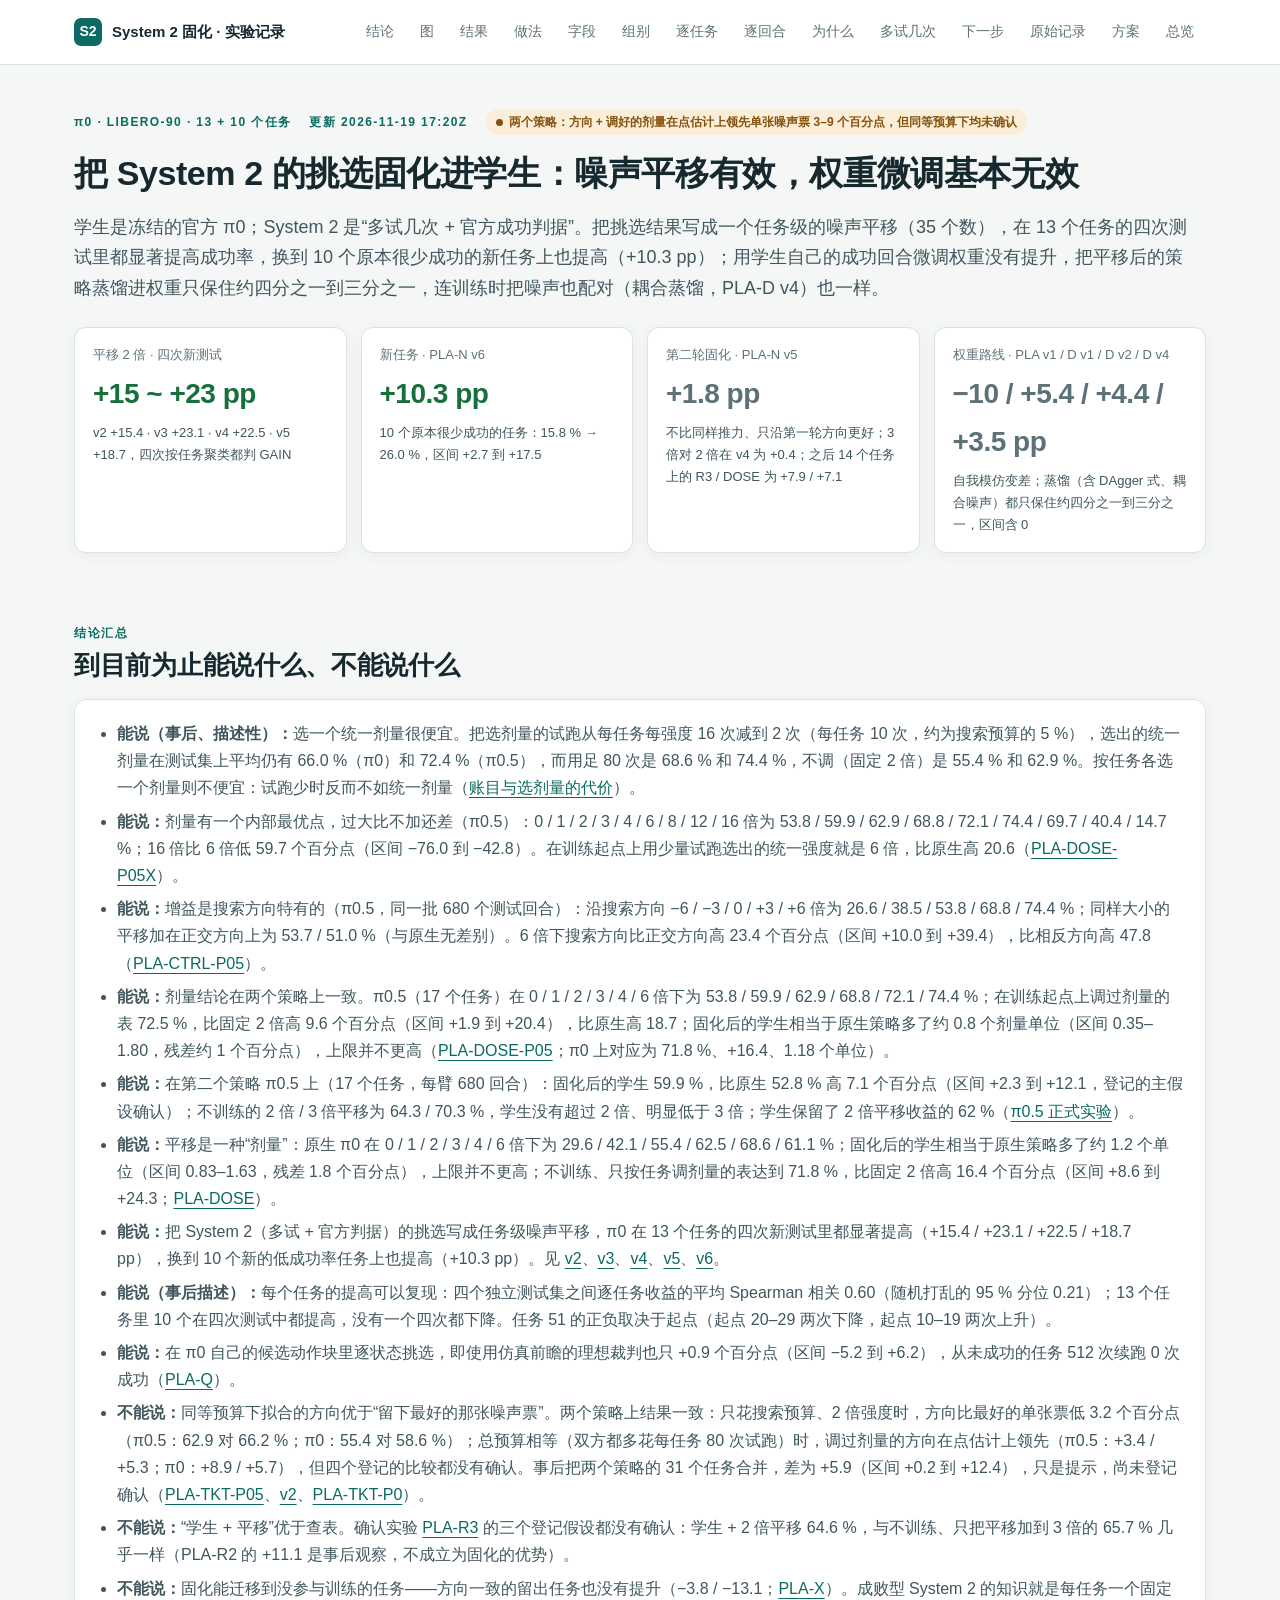
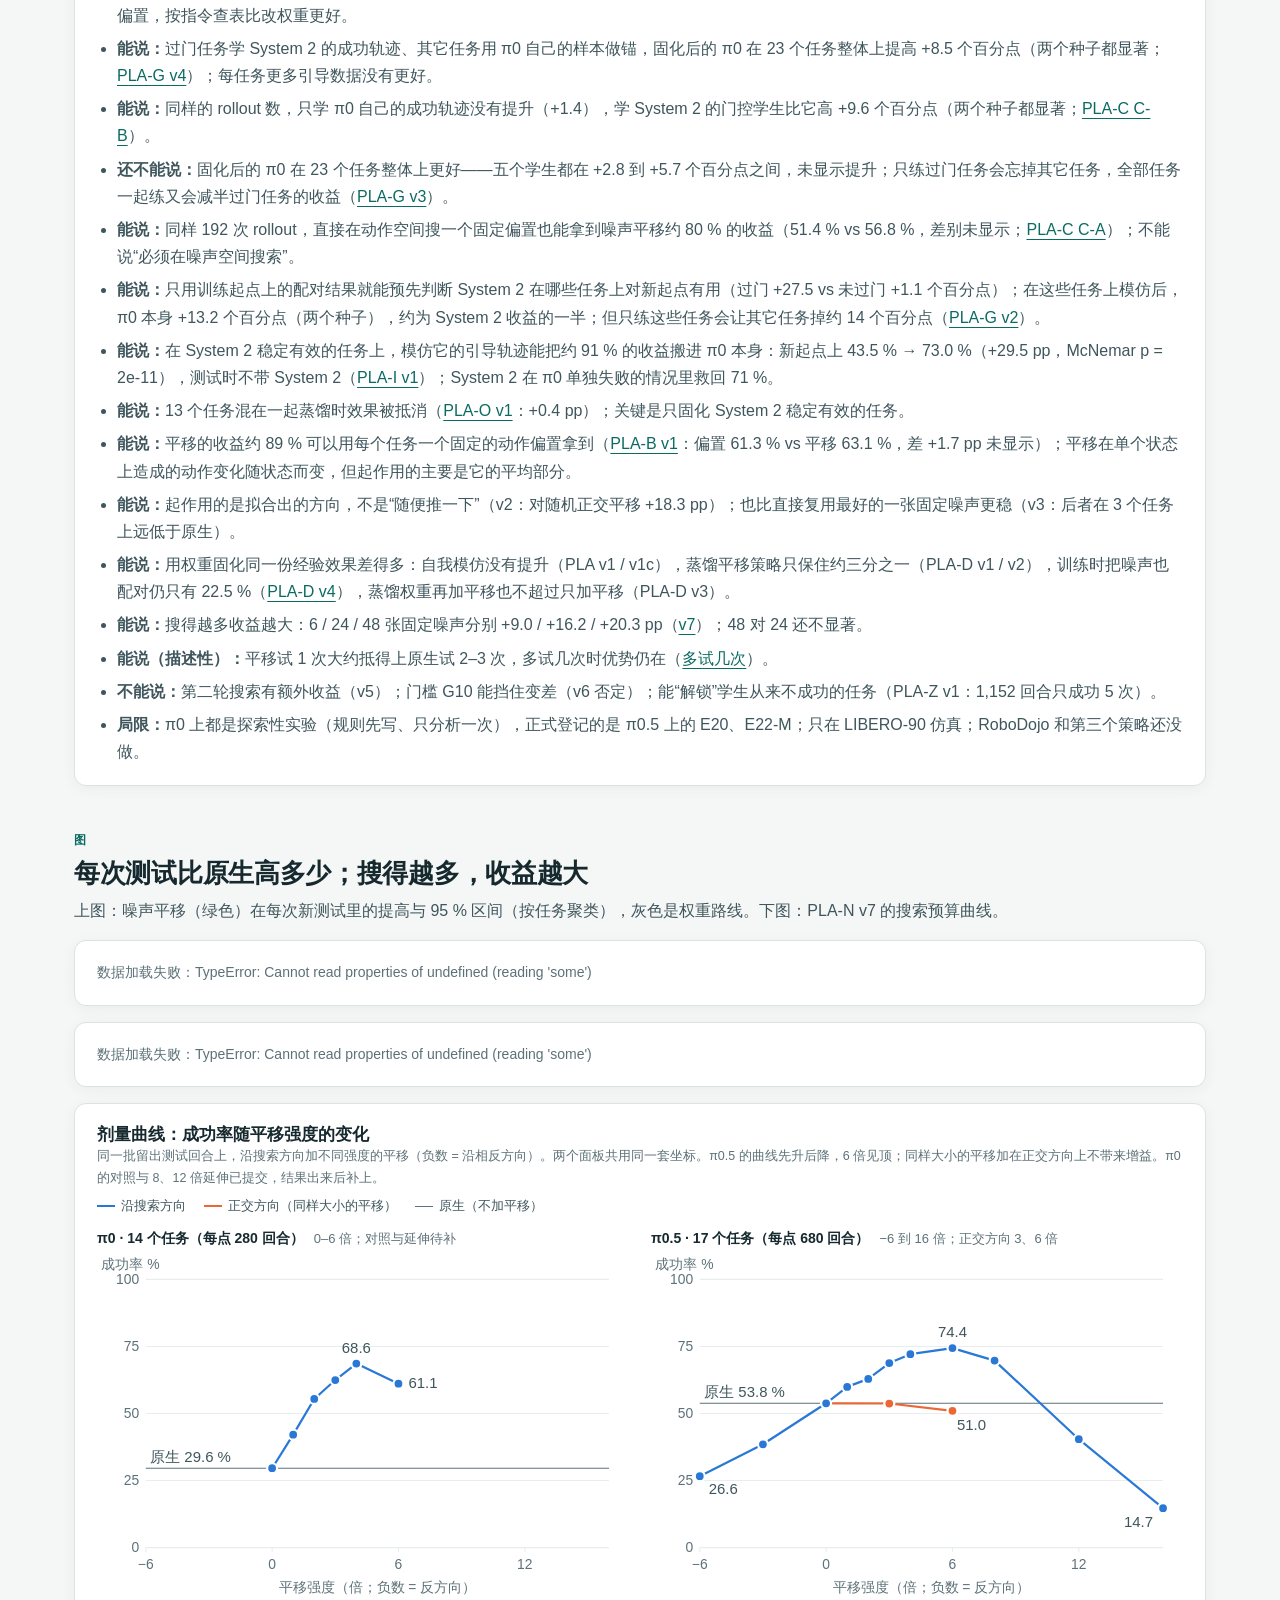
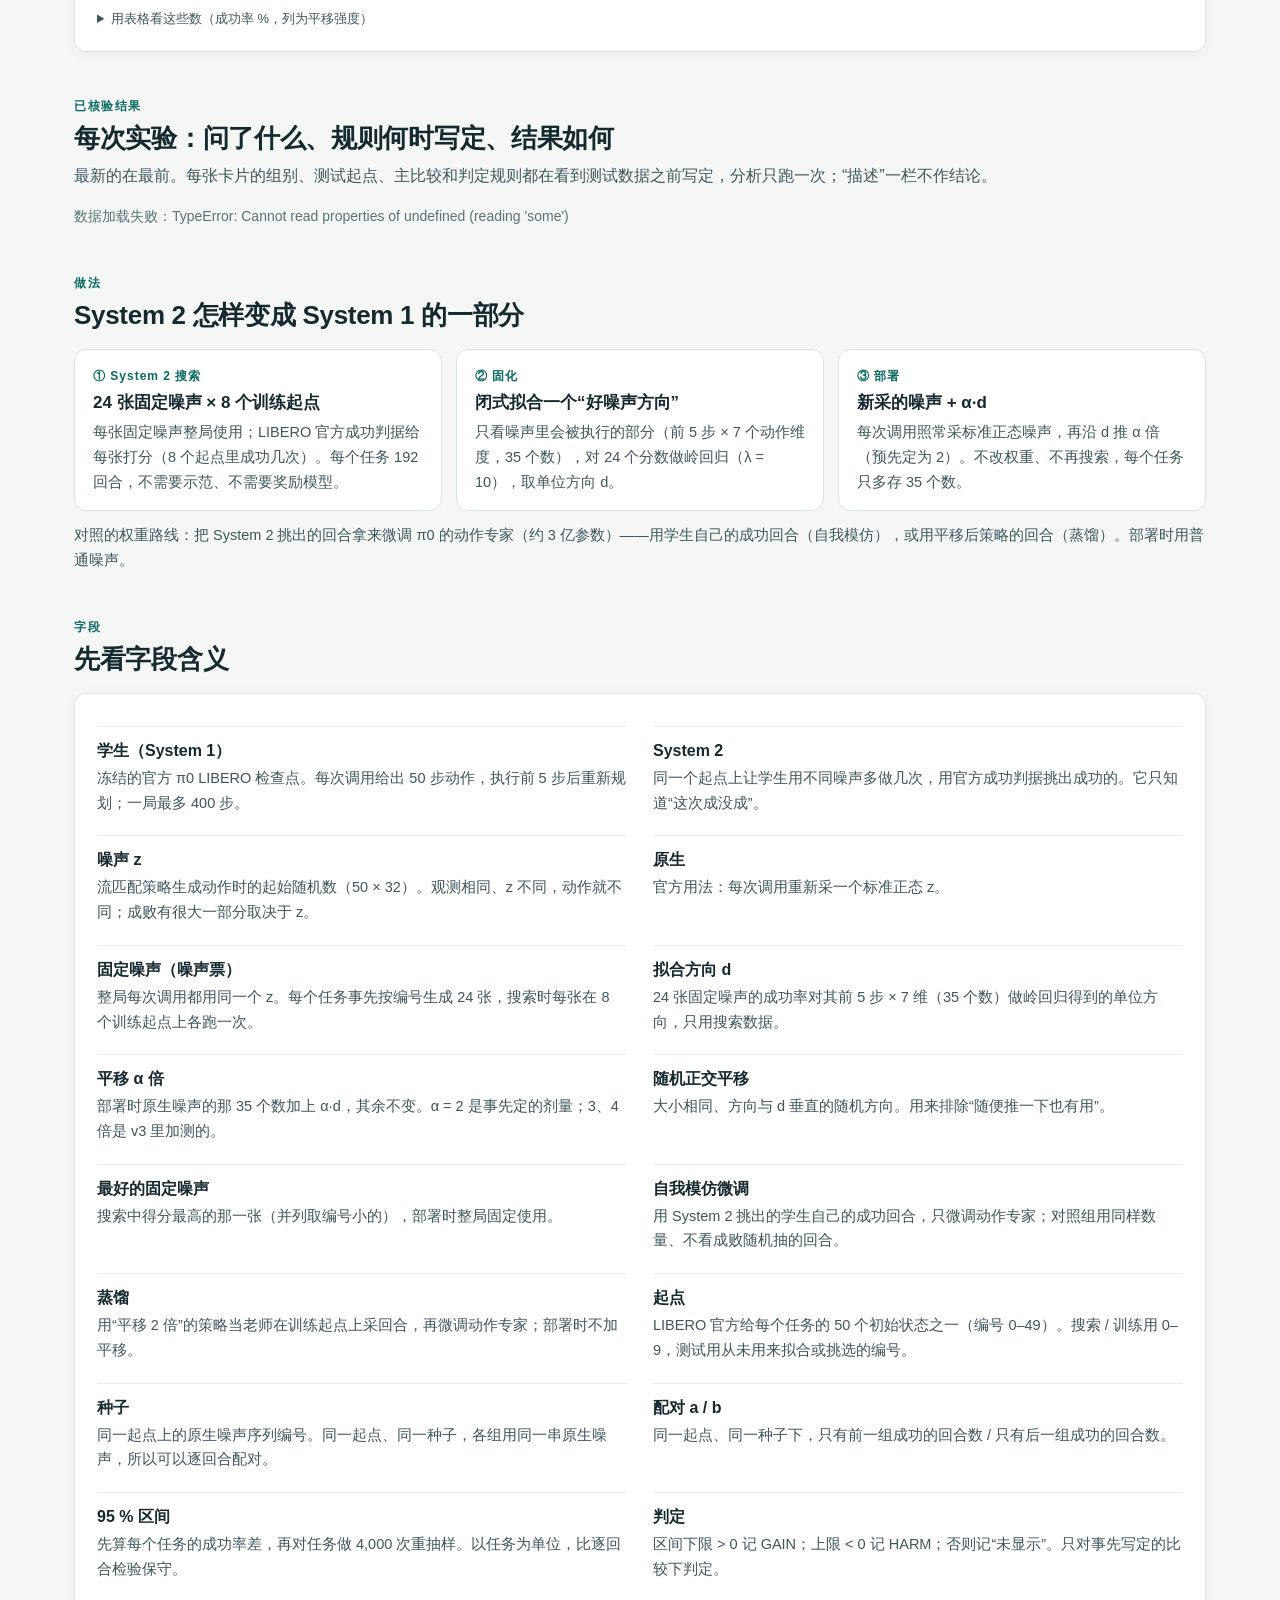
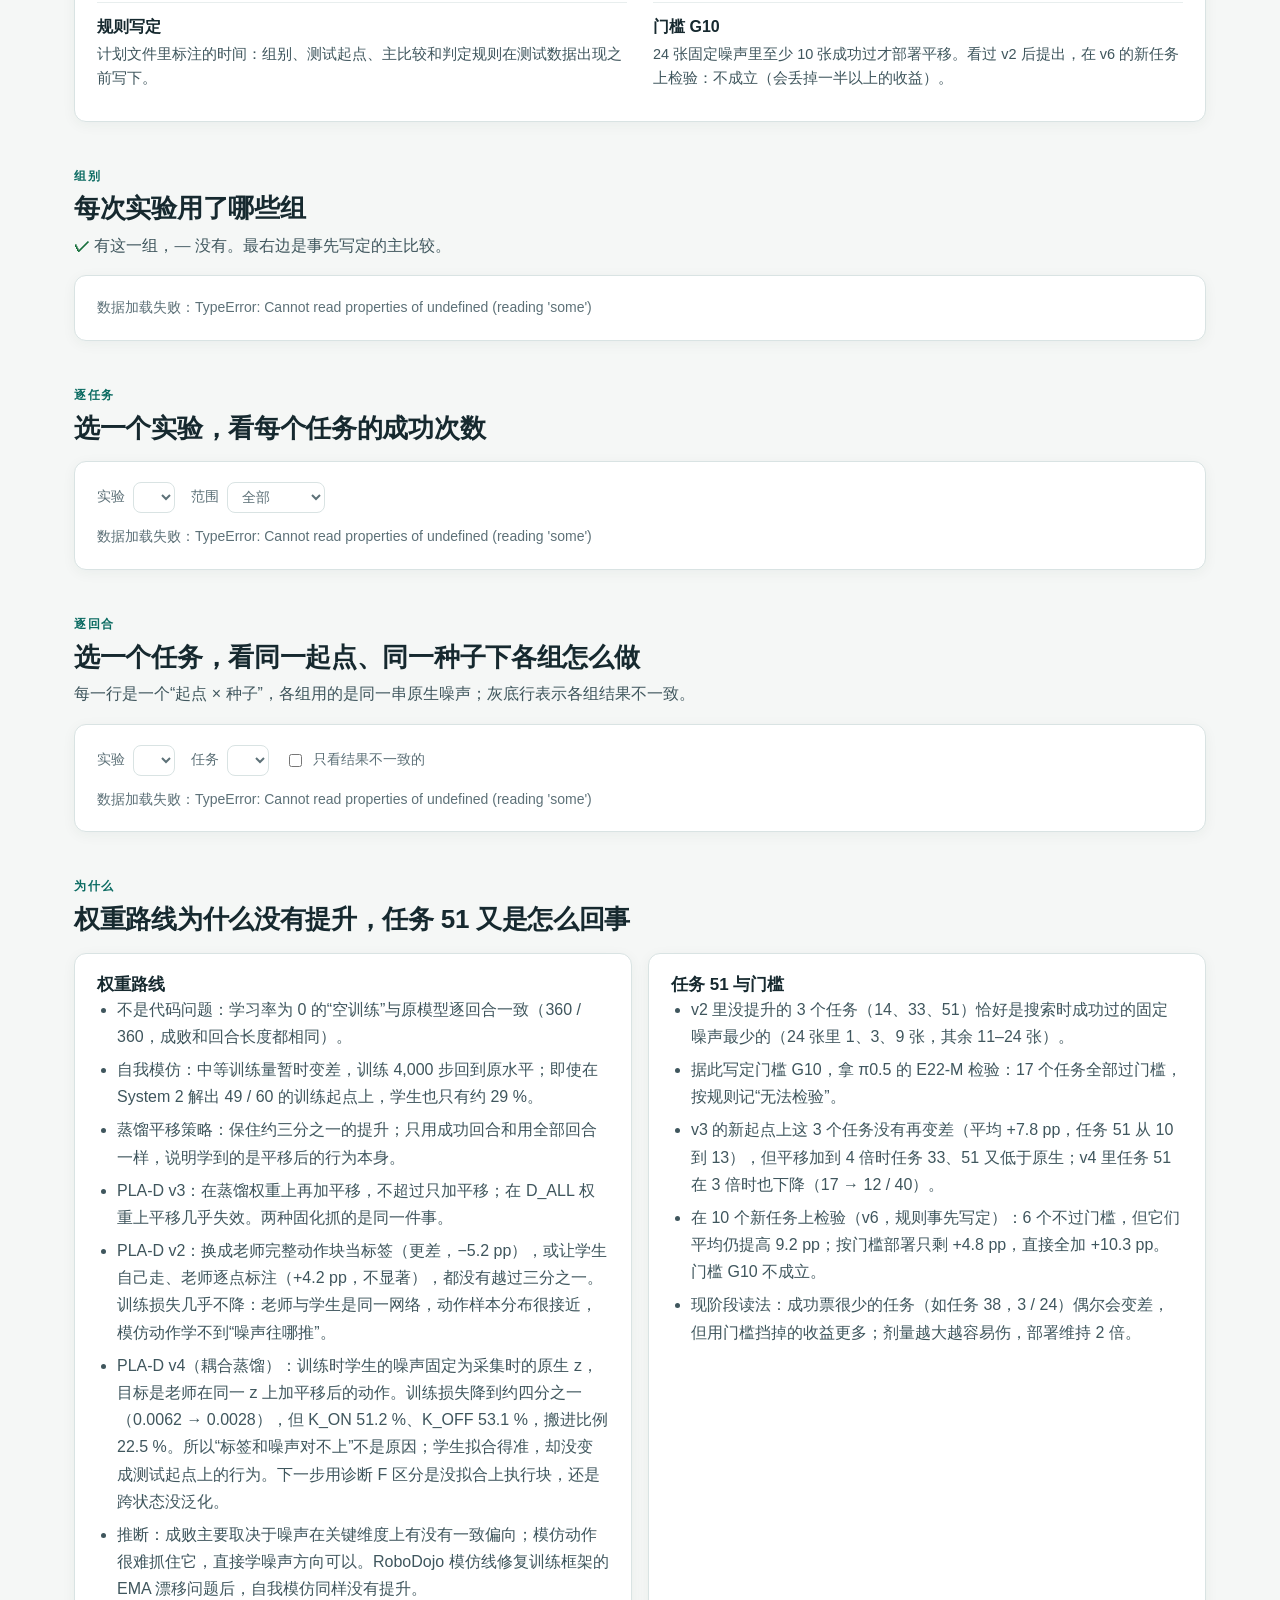
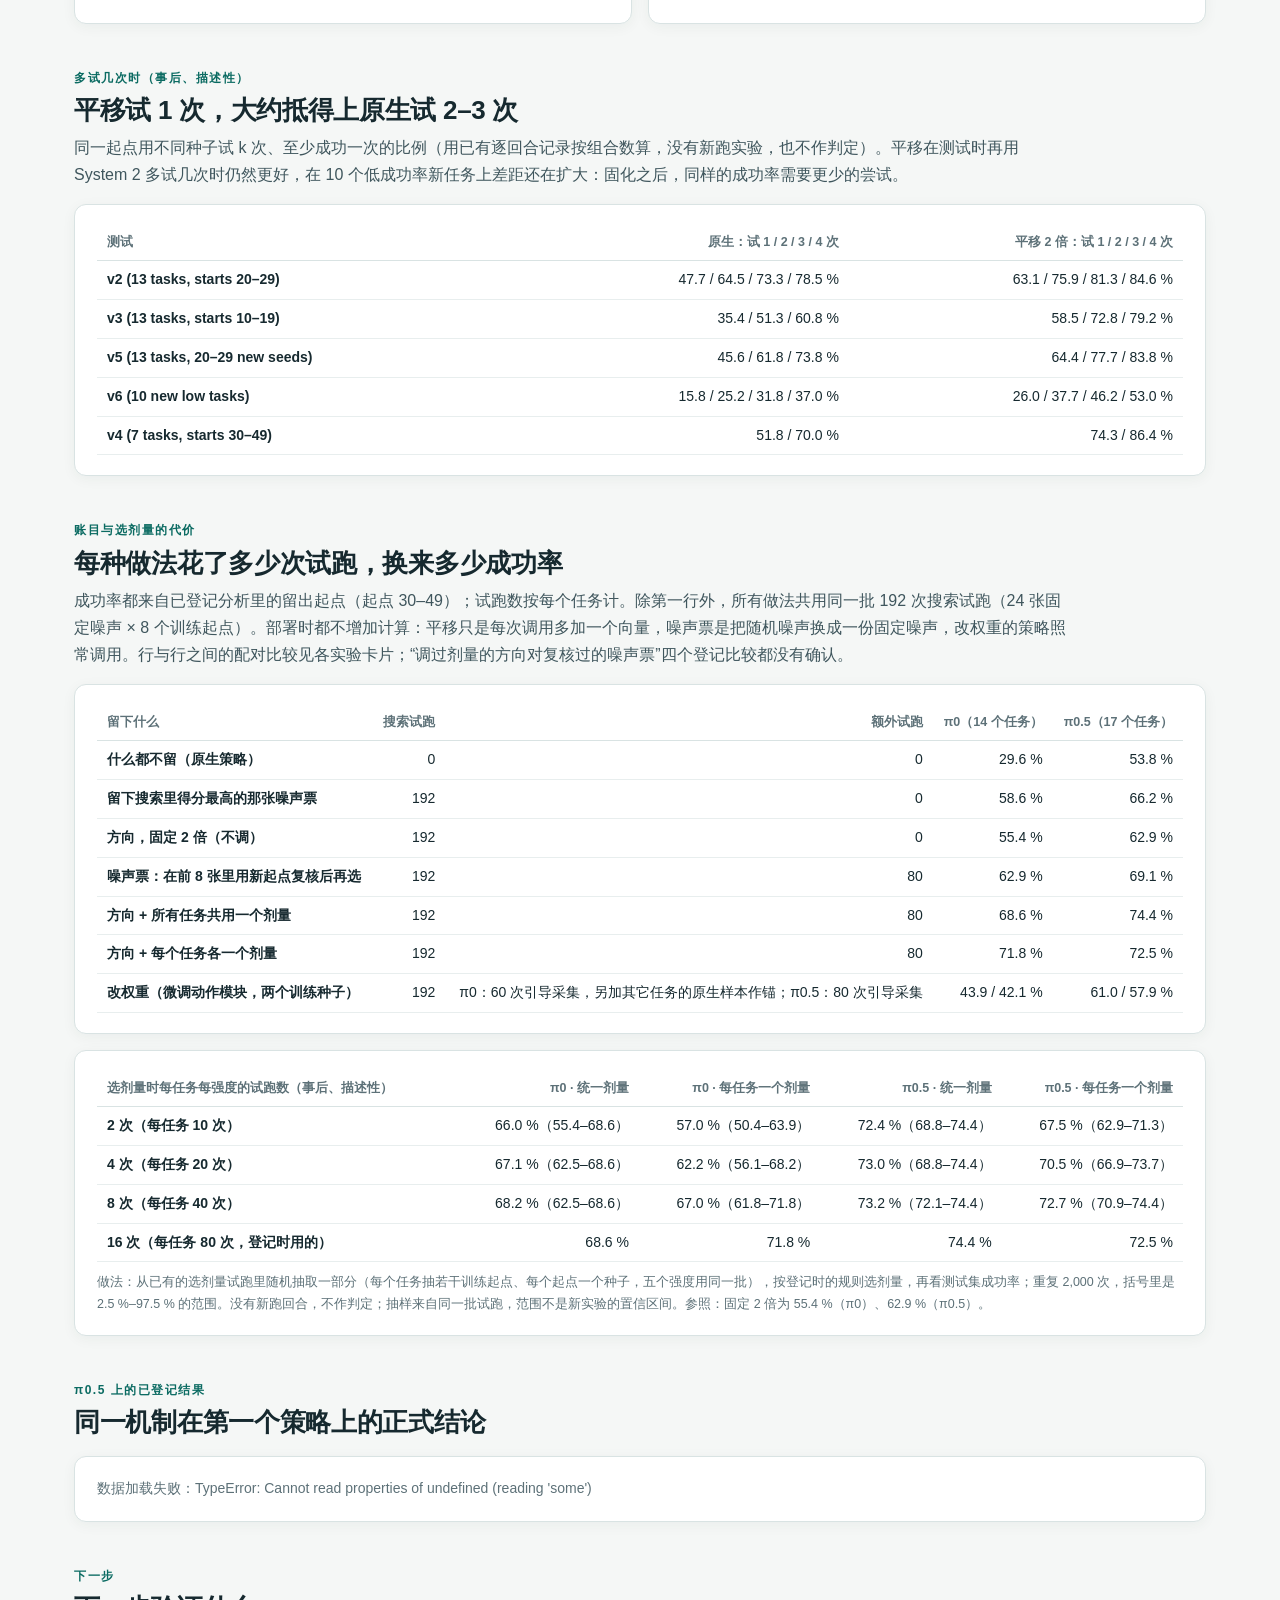
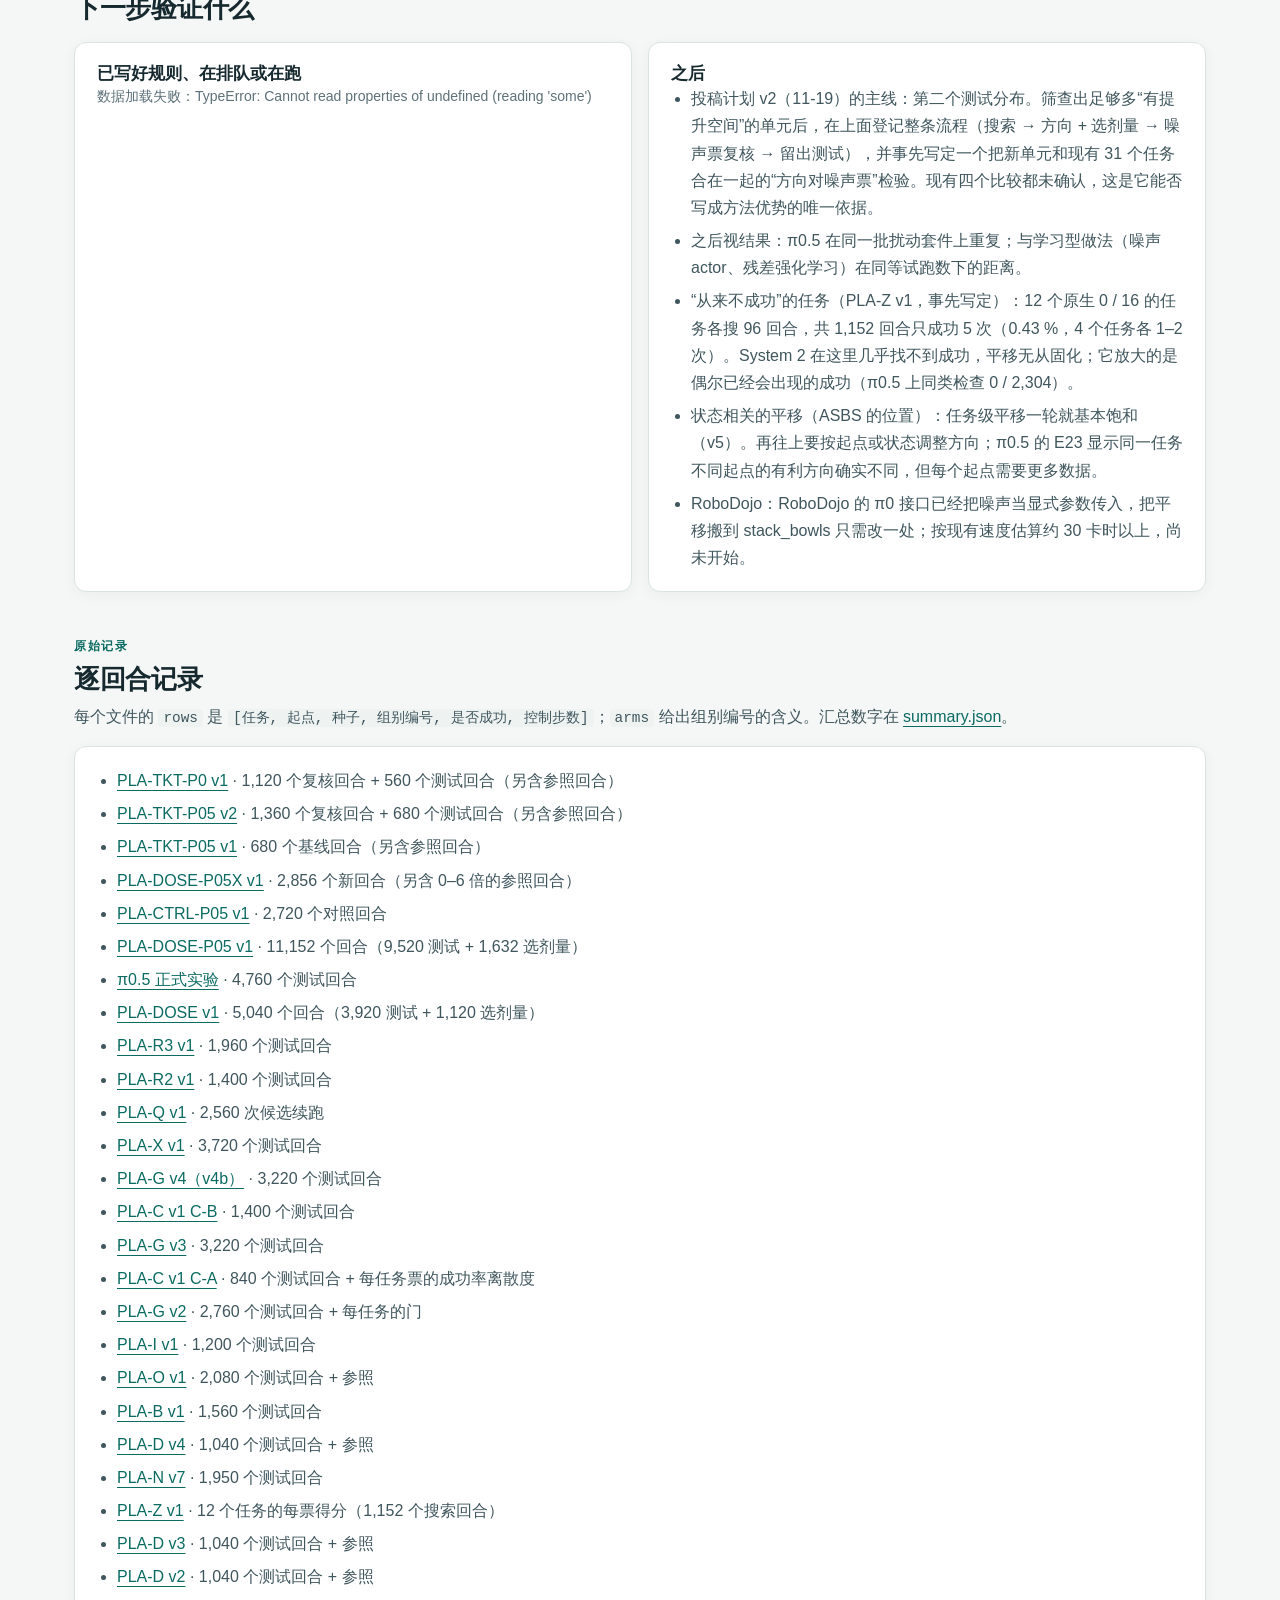
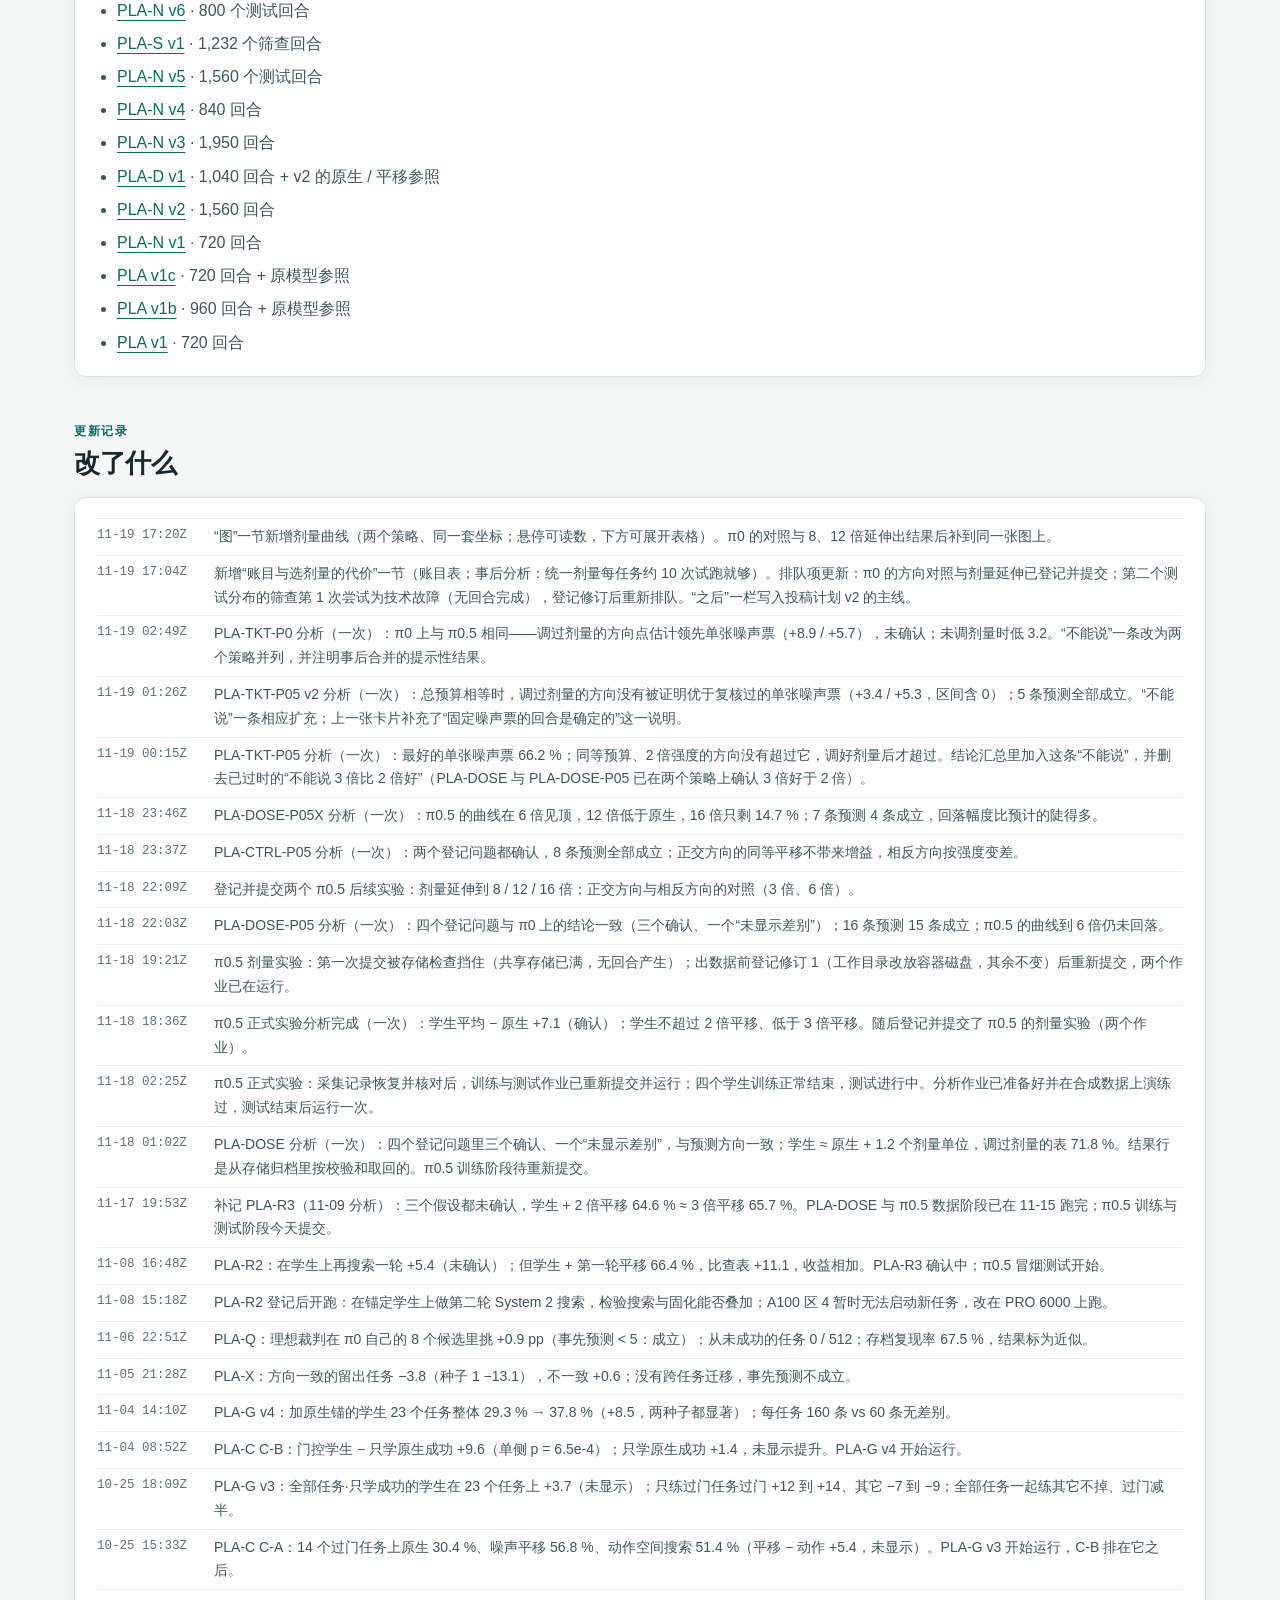
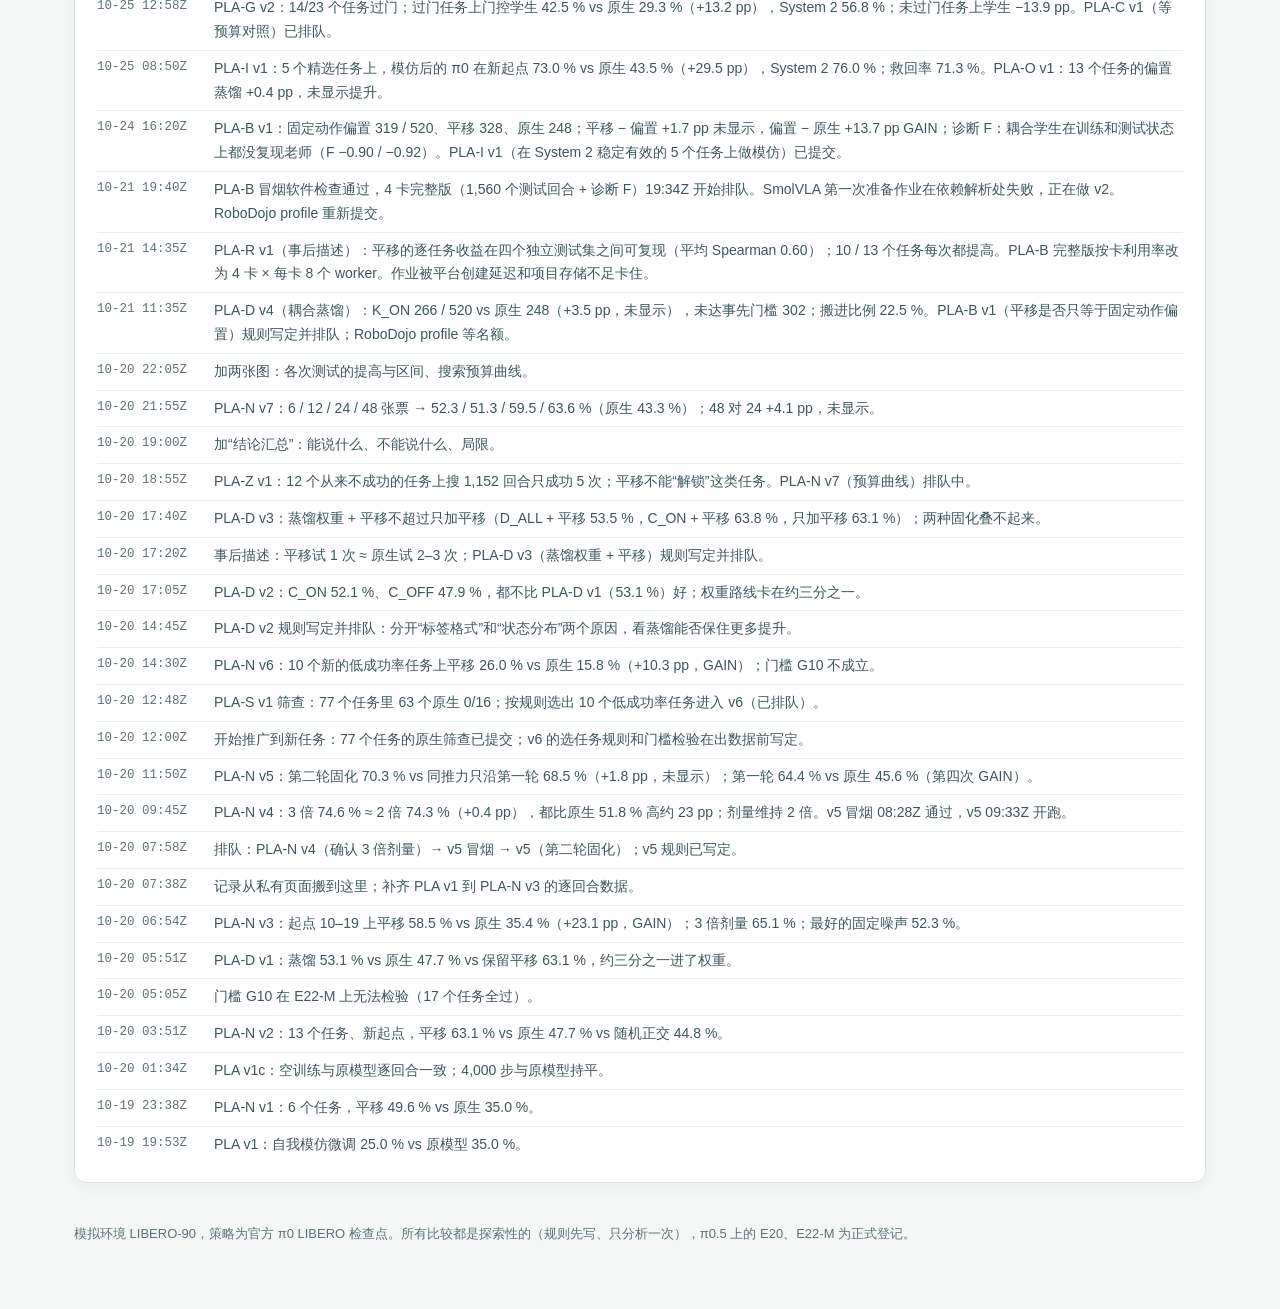
==== commit bdefe752: "consolidation: dose-response figure for both policies (static SVG, hover, table view) Co-Authored-By" ====
--- a/consolidation.html
+++ b/consolidation.html
@@ -20,7 +20,7 @@
 
 <main class="page" id="top">
   <section class="intro">
-    <div class="eyebrow"><span>π0 · LIBERO-90 · 13 + 10 个任务</span><span>更新 2026-11-19 17:04Z</span><span class="chip">两个策略：方向 + 调好的剂量在点估计上领先单张噪声票 3–9 个百分点，但同等预算下均未确认</span></div>
+    <div class="eyebrow"><span>π0 · LIBERO-90 · 13 + 10 个任务</span><span>更新 2026-11-19 17:20Z</span><span class="chip">两个策略：方向 + 调好的剂量在点估计上领先单张噪声票 3–9 个百分点，但同等预算下均未确认</span></div>
     <h1>把 System 2 的挑选固化进学生：噪声平移有效，权重微调基本无效</h1>
     <p class="lead">学生是冻结的官方 π0；System 2 是“多试几次 + 官方成功判据”。把挑选结果写成一个任务级的噪声平移（35 个数），在 13 个任务的四次测试里都显著提高成功率，换到 10 个原本很少成功的新任务上也提高（+10.3 pp）；用学生自己的成功回合微调权重没有提升，把平移后的策略蒸馏进权重只保住约四分之一到三分之一，连训练时把噪声也配对（耦合蒸馏，PLA-D v4）也一样。</p>
     <div class="tiles">
@@ -70,6 +70,52 @@
       <p>上图：噪声平移（绿色）在每次新测试里的提高与 95 % 区间（按任务聚类），灰色是权重路线。下图：PLA-N v7 的搜索预算曲线。</p></div>
     <div class="panel" id="forest"><p class="loading">正在读取…</p></div>
     <div class="panel" id="budget" style="margin-top:16px"><p class="loading">正在读取…</p></div>
+    <!-- dose-chart:start --><div class="panel dose-block" id="dose" style="margin-top:16px"><style>
+.dose-block{--dz-s1:#2a78d6;--dz-s2:#eb6834}
+@media (prefers-color-scheme:dark){:root:not([data-theme="light"]) .dose-block{--dz-s1:#3987e5;--dz-s2:#d95926}}
+:root[data-theme="dark"] .dose-block{--dz-s1:#3987e5;--dz-s2:#d95926}
+.dose-legend{display:flex;flex-wrap:wrap;gap:6px 18px;font-size:13px;color:var(--ink-2);margin:6px 0 10px}
+.dose-legend span{display:inline-flex;align-items:center;gap:6px}
+.dose-legend i{display:inline-block;width:18px;height:0;border-top:2px solid var(--dz-s1)}
+.dose-legend i.k2{border-top-color:var(--dz-s2)}.dose-legend i.k3{border-top:1px solid var(--muted)}
+.dose-grid{display:grid;grid-template-columns:repeat(auto-fit,minmax(280px,1fr));gap:14px 22px}
+.dose-fig{margin:0;min-width:0}.dose-fig figcaption{display:flex;flex-wrap:wrap;gap:2px 10px;align-items:baseline;font-size:13px;color:var(--muted);margin-bottom:4px}
+.dose-fig figcaption b{font-size:14px;color:var(--ink)}
+.dose-wrap{position:relative}.dose-plot{display:block;width:100%;height:auto;overflow:visible}
+.dz-grid{stroke:var(--line-2);stroke-width:1}.dz-ref{stroke:var(--muted);stroke-width:1}
+.dz-tick{font-size:12.5px;fill:var(--muted);font-family:var(--sans)}.dz-label{font-size:13.5px;fill:var(--ink-2);font-family:var(--sans);font-variant-numeric:tabular-nums}
+.dz-line{fill:none;stroke-width:2;stroke-linejoin:round;stroke-linecap:round}
+.dz-line.dz-direction{stroke:var(--dz-s1)}.dz-line.dz-ortho{stroke:var(--dz-s2)}
+.dz-dot{stroke:var(--paper);stroke-width:2}.dz-dot.dz-direction{fill:var(--dz-s1)}.dz-dot.dz-ortho{fill:var(--dz-s2)}
+.dz-cross{stroke:var(--muted);stroke-width:1}.dz-hit{fill:transparent;outline:none}.dz-hit:focus-visible{stroke:var(--accent);stroke-width:1}
+.dose-tip{position:absolute;top:8px;pointer-events:none;background:var(--paper);border:1px solid var(--line);border-radius:8px;padding:7px 10px;font-size:12.5px;color:var(--ink-2);box-shadow:var(--shadow);white-space:nowrap;z-index:2}
+.dose-tip b{display:block;color:var(--muted);font-weight:500;margin-bottom:3px}.dose-tip div{display:flex;align-items:center;gap:6px}
+.dose-tip i{display:inline-block;width:12px;border-top:2px solid var(--dz-s1)}.dose-tip i.ortho{border-top-color:var(--dz-s2)}
+.dose-tip strong{color:var(--ink);font-variant-numeric:tabular-nums}
+.dose-table{margin-top:10px;font-size:13px}.dose-table summary{cursor:pointer;color:var(--ink-2)}
+</style><h3>剂量曲线：成功率随平移强度的变化</h3><p class="role">同一批留出测试回合上，沿搜索方向加不同强度的平移（负数 = 沿相反方向）。两个面板共用同一套坐标。π0.5 的曲线先升后降，6 倍见顶；同样大小的平移加在正交方向上不带来增益。π0 的对照与 8、12 倍延伸已提交，结果出来后补上。</p><div class="dose-legend"><span><i></i>沿搜索方向</span><span><i class="k2"></i>正交方向（同样大小的平移）</span><span><i class="k3"></i>原生（不加平移）</span></div><div class="dose-grid"><figure class="dose-fig"><figcaption><b>π0 · 14 个任务（每点 280 回合）</b><span>0–6 倍；对照与延伸待补</span></figcaption><div class="dose-wrap"><svg class="dose-plot" viewBox="0 0 480 310" role="img" aria-label="π0 · 14 个任务（每点 280 回合） 的剂量曲线：成功率随平移强度的变化" data-points="[{&quot;x&quot;: 0, &quot;px&quot;: 158.0, &quot;title&quot;: &quot;强度 0（原生）&quot;, &quot;rows&quot;: [{&quot;name&quot;: &quot;沿搜索方向&quot;, &quot;key&quot;: &quot;direction&quot;, &quot;value&quot;: &quot;29.6 %&quot;}], &quot;aria&quot;: &quot;强度 0：沿搜索方向 29.6 %&quot;}, {&quot;x&quot;: 1, &quot;px&quot;: 177.0, &quot;title&quot;: &quot;强度 1 倍&quot;, &quot;rows&quot;: [{&quot;name&quot;: &quot;沿搜索方向&quot;, &quot;key&quot;: &quot;direction&quot;, &quot;value&quot;: &quot;42.1 %&quot;}], &quot;aria&quot;: &quot;强度 1：沿搜索方向 42.1 %&quot;}, {&quot;x&quot;: 2, &quot;px&quot;: 196.0, &quot;title&quot;: &quot;强度 2 倍&quot;, &quot;rows&quot;: [{&quot;name&quot;: &quot;沿搜索方向&quot;, &quot;key&quot;: &quot;direction&quot;, &quot;value&quot;: &quot;55.4 %&quot;}], &quot;aria&quot;: &quot;强度 2：沿搜索方向 55.4 %&quot;}, {&quot;x&quot;: 3, &quot;px&quot;: 215.0, &quot;title&quot;: &quot;强度 3 倍&quot;, &quot;rows&quot;: [{&quot;name&quot;: &quot;沿搜索方向&quot;, &quot;key&quot;: &quot;direction&quot;, &quot;value&quot;: &quot;62.5 %&quot;}], &quot;aria&quot;: &quot;强度 3：沿搜索方向 62.5 %&quot;}, {&quot;x&quot;: 4, &quot;px&quot;: 234.0, &quot;title&quot;: &quot;强度 4 倍&quot;, &quot;rows&quot;: [{&quot;name&quot;: &quot;沿搜索方向&quot;, &quot;key&quot;: &quot;direction&quot;, &quot;value&quot;: &quot;68.6 %&quot;}], &quot;aria&quot;: &quot;强度 4：沿搜索方向 68.6 %&quot;}, {&quot;x&quot;: 6, &quot;px&quot;: 272.0, &quot;title&quot;: &quot;强度 6 倍&quot;, &quot;rows&quot;: [{&quot;name&quot;: &quot;沿搜索方向&quot;, &quot;key&quot;: &quot;direction&quot;, &quot;value&quot;: &quot;61.1 %&quot;}], &quot;aria&quot;: &quot;强度 6：沿搜索方向 61.1 %&quot;}]"><line class="dz-grid" x1="44" x2="462" y1="264.0" y2="264.0"/><text class="dz-tick" x="38" y="268.0" text-anchor="end">0</text><line class="dz-grid" x1="44" x2="462" y1="203.5" y2="203.5"/><text class="dz-tick" x="38" y="207.5" text-anchor="end">25</text><line class="dz-grid" x1="44" x2="462" y1="143.0" y2="143.0"/><text class="dz-tick" x="38" y="147.0" text-anchor="end">50</text><line class="dz-grid" x1="44" x2="462" y1="82.5" y2="82.5"/><text class="dz-tick" x="38" y="86.5" text-anchor="end">75</text><line class="dz-grid" x1="44" x2="462" y1="22.0" y2="22.0"/><text class="dz-tick" x="38" y="26.0" text-anchor="end">100</text><line class="dz-grid" x1="44.0" x2="44.0" y1="264.0" y2="268.0"/><text class="dz-tick" x="44.0" y="283.0" text-anchor="middle">−6</text><line class="dz-grid" x1="158.0" x2="158.0" y1="264.0" y2="268.0"/><text class="dz-tick" x="158.0" y="283.0" text-anchor="middle">0</text><line class="dz-grid" x1="272.0" x2="272.0" y1="264.0" y2="268.0"/><text class="dz-tick" x="272.0" y="283.0" text-anchor="middle">6</text><line class="dz-grid" x1="386.0" x2="386.0" y1="264.0" y2="268.0"/><text class="dz-tick" x="386.0" y="283.0" text-anchor="middle">12</text><text class="dz-tick" x="253.0" y="304" text-anchor="middle">平移强度（倍；负数 = 反方向）</text><text class="dz-tick" x="4" y="13">成功率 %</text><line class="dz-ref" x1="44" x2="462" y1="192.4" y2="192.4"/><text class="dz-label" x="48" y="186.4">原生 29.6 %</text><polyline class="dz-line dz-direction" points="158.0,192.4 177.0,162.1 196.0,129.9 215.0,112.8 234.0,98.0 272.0,116.1"/><circle class="dz-dot dz-direction" cx="158.0" cy="192.4" r="4.5"/><circle class="dz-dot dz-direction" cx="177.0" cy="162.1" r="4.5"/><circle class="dz-dot dz-direction" cx="196.0" cy="129.9" r="4.5"/><circle class="dz-dot dz-direction" cx="215.0" cy="112.8" r="4.5"/><circle class="dz-dot dz-direction" cx="234.0" cy="98.0" r="4.5"/><circle class="dz-dot dz-direction" cx="272.0" cy="116.1" r="4.5"/><text class="dz-label" x="234.0" y="88.0" text-anchor="middle">68.6</text><text class="dz-label" x="281.0" y="120.1" text-anchor="start">61.1</text><line class="dz-cross" x1="0" x2="0" y1="22.0" y2="264.0" visibility="hidden"/><rect class="dz-hit" data-i="0" tabindex="0" x="44.0" y="22.0" width="123.5" height="242.0" aria-label="强度 0：沿搜索方向 29.6 %"/><rect class="dz-hit" data-i="1" tabindex="0" x="167.5" y="22.0" width="19.0" height="242.0" aria-label="强度 1：沿搜索方向 42.1 %"/><rect class="dz-hit" data-i="2" tabindex="0" x="186.5" y="22.0" width="19.0" height="242.0" aria-label="强度 2：沿搜索方向 55.4 %"/><rect class="dz-hit" data-i="3" tabindex="0" x="205.5" y="22.0" width="19.0" height="242.0" aria-label="强度 3：沿搜索方向 62.5 %"/><rect class="dz-hit" data-i="4" tabindex="0" x="224.5" y="22.0" width="28.5" height="242.0" aria-label="强度 4：沿搜索方向 68.6 %"/><rect class="dz-hit" data-i="5" tabindex="0" x="253.0" y="22.0" width="209.0" height="242.0" aria-label="强度 6：沿搜索方向 61.1 %"/></svg><div class="dose-tip" hidden></div></div></figure><figure class="dose-fig"><figcaption><b>π0.5 · 17 个任务（每点 680 回合）</b><span>−6 到 16 倍；正交方向 3、6 倍</span></figcaption><div class="dose-wrap"><svg class="dose-plot" viewBox="0 0 480 310" role="img" aria-label="π0.5 · 17 个任务（每点 680 回合） 的剂量曲线：成功率随平移强度的变化" data-points="[{&quot;x&quot;: -6, &quot;px&quot;: 44.0, &quot;title&quot;: &quot;强度 −6 倍&quot;, &quot;rows&quot;: [{&quot;name&quot;: &quot;沿搜索方向&quot;, &quot;key&quot;: &quot;direction&quot;, &quot;value&quot;: &quot;26.6 %&quot;}], &quot;aria&quot;: &quot;强度 −6：沿搜索方向 26.6 %&quot;}, {&quot;x&quot;: -3, &quot;px&quot;: 101.0, &quot;title&quot;: &quot;强度 −3 倍&quot;, &quot;rows&quot;: [{&quot;name&quot;: &quot;沿搜索方向&quot;, &quot;key&quot;: &quot;direction&quot;, &quot;value&quot;: &quot;38.5 %&quot;}], &quot;aria&quot;: &quot;强度 −3：沿搜索方向 38.5 %&quot;}, {&quot;x&quot;: 0, &quot;px&quot;: 158.0, &quot;title&quot;: &quot;强度 0（原生）&quot;, &quot;rows&quot;: [{&quot;name&quot;: &quot;沿搜索方向&quot;, &quot;key&quot;: &quot;direction&quot;, &quot;value&quot;: &quot;53.8 %&quot;}], &quot;aria&quot;: &quot;强度 0：沿搜索方向 53.8 %&quot;}, {&quot;x&quot;: 1, &quot;px&quot;: 177.0, &quot;title&quot;: &quot;强度 1 倍&quot;, &quot;rows&quot;: [{&quot;name&quot;: &quot;沿搜索方向&quot;, &quot;key&quot;: &quot;direction&quot;, &quot;value&quot;: &quot;59.9 %&quot;}], &quot;aria&quot;: &quot;强度 1：沿搜索方向 59.9 %&quot;}, {&quot;x&quot;: 2, &quot;px&quot;: 196.0, &quot;title&quot;: &quot;强度 2 倍&quot;, &quot;rows&quot;: [{&quot;name&quot;: &quot;沿搜索方向&quot;, &quot;key&quot;: &quot;direction&quot;, &quot;value&quot;: &quot;62.9 %&quot;}], &quot;aria&quot;: &quot;强度 2：沿搜索方向 62.9 %&quot;}, {&quot;x&quot;: 3, &quot;px&quot;: 215.0, &quot;title&quot;: &quot;强度 3 倍&quot;, &quot;rows&quot;: [{&quot;name&quot;: &quot;沿搜索方向&quot;, &quot;key&quot;: &quot;direction&quot;, &quot;value&quot;: &quot;68.8 %&quot;}, {&quot;name&quot;: &quot;正交方向&quot;, &quot;key&quot;: &quot;ortho&quot;, &quot;value&quot;: &quot;53.7 %&quot;}], &quot;aria&quot;: &quot;强度 3：沿搜索方向 68.8 %；正交方向 53.7 %&quot;}, {&quot;x&quot;: 4, &quot;px&quot;: 234.0, &quot;title&quot;: &quot;强度 4 倍&quot;, &quot;rows&quot;: [{&quot;name&quot;: &quot;沿搜索方向&quot;, &quot;key&quot;: &quot;direction&quot;, &quot;value&quot;: &quot;72.1 %&quot;}], &quot;aria&quot;: &quot;强度 4：沿搜索方向 72.1 %&quot;}, {&quot;x&quot;: 6, &quot;px&quot;: 272.0, &quot;title&quot;: &quot;强度 6 倍&quot;, &quot;rows&quot;: [{&quot;name&quot;: &quot;沿搜索方向&quot;, &quot;key&quot;: &quot;direction&quot;, &quot;value&quot;: &quot;74.4 %&quot;}, {&quot;name&quot;: &quot;正交方向&quot;, &quot;key&quot;: &quot;ortho&quot;, &quot;value&quot;: &quot;51.0 %&quot;}], &quot;aria&quot;: &quot;强度 6：沿搜索方向 74.4 %；正交方向 51.0 %&quot;}, {&quot;x&quot;: 8, &quot;px&quot;: 310.0, &quot;title&quot;: &quot;强度 8 倍&quot;, &quot;rows&quot;: [{&quot;name&quot;: &quot;沿搜索方向&quot;, &quot;key&quot;: &quot;direction&quot;, &quot;value&quot;: &quot;69.7 %&quot;}], &quot;aria&quot;: &quot;强度 8：沿搜索方向 69.7 %&quot;}, {&quot;x&quot;: 12, &quot;px&quot;: 386.0, &quot;title&quot;: &quot;强度 12 倍&quot;, &quot;rows&quot;: [{&quot;name&quot;: &quot;沿搜索方向&quot;, &quot;key&quot;: &quot;direction&quot;, &quot;value&quot;: &quot;40.4 %&quot;}], &quot;aria&quot;: &quot;强度 12：沿搜索方向 40.4 %&quot;}, {&quot;x&quot;: 16, &quot;px&quot;: 462.0, &quot;title&quot;: &quot;强度 16 倍&quot;, &quot;rows&quot;: [{&quot;name&quot;: &quot;沿搜索方向&quot;, &quot;key&quot;: &quot;direction&quot;, &quot;value&quot;: &quot;14.7 %&quot;}], &quot;aria&quot;: &quot;强度 16：沿搜索方向 14.7 %&quot;}]"><line class="dz-grid" x1="44" x2="462" y1="264.0" y2="264.0"/><text class="dz-tick" x="38" y="268.0" text-anchor="end">0</text><line class="dz-grid" x1="44" x2="462" y1="203.5" y2="203.5"/><text class="dz-tick" x="38" y="207.5" text-anchor="end">25</text><line class="dz-grid" x1="44" x2="462" y1="143.0" y2="143.0"/><text class="dz-tick" x="38" y="147.0" text-anchor="end">50</text><line class="dz-grid" x1="44" x2="462" y1="82.5" y2="82.5"/><text class="dz-tick" x="38" y="86.5" text-anchor="end">75</text><line class="dz-grid" x1="44" x2="462" y1="22.0" y2="22.0"/><text class="dz-tick" x="38" y="26.0" text-anchor="end">100</text><line class="dz-grid" x1="44.0" x2="44.0" y1="264.0" y2="268.0"/><text class="dz-tick" x="44.0" y="283.0" text-anchor="middle">−6</text><line class="dz-grid" x1="158.0" x2="158.0" y1="264.0" y2="268.0"/><text class="dz-tick" x="158.0" y="283.0" text-anchor="middle">0</text><line class="dz-grid" x1="272.0" x2="272.0" y1="264.0" y2="268.0"/><text class="dz-tick" x="272.0" y="283.0" text-anchor="middle">6</text><line class="dz-grid" x1="386.0" x2="386.0" y1="264.0" y2="268.0"/><text class="dz-tick" x="386.0" y="283.0" text-anchor="middle">12</text><text class="dz-tick" x="253.0" y="304" text-anchor="middle">平移强度（倍；负数 = 反方向）</text><text class="dz-tick" x="4" y="13">成功率 %</text><line class="dz-ref" x1="44" x2="462" y1="133.8" y2="133.8"/><text class="dz-label" x="48" y="127.8">原生 53.8 %</text><polyline class="dz-line dz-ortho" points="158.0,133.8 215.0,134.0 272.0,140.6"/><circle class="dz-dot dz-ortho" cx="215.0" cy="134.0" r="4.5"/><circle class="dz-dot dz-ortho" cx="272.0" cy="140.6" r="4.5"/><polyline class="dz-line dz-direction" points="44.0,199.6 101.0,170.8 158.0,133.8 177.0,119.0 196.0,111.8 215.0,97.5 234.0,89.5 272.0,84.0 310.0,95.3 386.0,166.2 462.0,228.4"/><circle class="dz-dot dz-direction" cx="44.0" cy="199.6" r="4.5"/><circle class="dz-dot dz-direction" cx="101.0" cy="170.8" r="4.5"/><circle class="dz-dot dz-direction" cx="158.0" cy="133.8" r="4.5"/><circle class="dz-dot dz-direction" cx="177.0" cy="119.0" r="4.5"/><circle class="dz-dot dz-direction" cx="196.0" cy="111.8" r="4.5"/><circle class="dz-dot dz-direction" cx="215.0" cy="97.5" r="4.5"/><circle class="dz-dot dz-direction" cx="234.0" cy="89.5" r="4.5"/><circle class="dz-dot dz-direction" cx="272.0" cy="84.0" r="4.5"/><circle class="dz-dot dz-direction" cx="310.0" cy="95.3" r="4.5"/><circle class="dz-dot dz-direction" cx="386.0" cy="166.2" r="4.5"/><circle class="dz-dot dz-direction" cx="462.0" cy="228.4" r="4.5"/><text class="dz-label" x="52.0" y="215.6" text-anchor="start">26.6</text><text class="dz-label" x="272.0" y="74.0" text-anchor="middle">74.4</text><text class="dz-label" x="453.0" y="245.4" text-anchor="end">14.7</text><text class="dz-label" x="276.0" y="157.6" text-anchor="start">51.0</text><line class="dz-cross" x1="0" x2="0" y1="22.0" y2="264.0" visibility="hidden"/><rect class="dz-hit" data-i="0" tabindex="0" x="44.0" y="22.0" width="28.5" height="242.0" aria-label="强度 −6：沿搜索方向 26.6 %"/><rect class="dz-hit" data-i="1" tabindex="0" x="72.5" y="22.0" width="57.0" height="242.0" aria-label="强度 −3：沿搜索方向 38.5 %"/><rect class="dz-hit" data-i="2" tabindex="0" x="129.5" y="22.0" width="38.0" height="242.0" aria-label="强度 0：沿搜索方向 53.8 %"/><rect class="dz-hit" data-i="3" tabindex="0" x="167.5" y="22.0" width="19.0" height="242.0" aria-label="强度 1：沿搜索方向 59.9 %"/><rect class="dz-hit" data-i="4" tabindex="0" x="186.5" y="22.0" width="19.0" height="242.0" aria-label="强度 2：沿搜索方向 62.9 %"/><rect class="dz-hit" data-i="5" tabindex="0" x="205.5" y="22.0" width="19.0" height="242.0" aria-label="强度 3：沿搜索方向 68.8 %；正交方向 53.7 %"/><rect class="dz-hit" data-i="6" tabindex="0" x="224.5" y="22.0" width="28.5" height="242.0" aria-label="强度 4：沿搜索方向 72.1 %"/><rect class="dz-hit" data-i="7" tabindex="0" x="253.0" y="22.0" width="38.0" height="242.0" aria-label="强度 6：沿搜索方向 74.4 %；正交方向 51.0 %"/><rect class="dz-hit" data-i="8" tabindex="0" x="291.0" y="22.0" width="57.0" height="242.0" aria-label="强度 8：沿搜索方向 69.7 %"/><rect class="dz-hit" data-i="9" tabindex="0" x="348.0" y="22.0" width="76.0" height="242.0" aria-label="强度 12：沿搜索方向 40.4 %"/><rect class="dz-hit" data-i="10" tabindex="0" x="424.0" y="22.0" width="38.0" height="242.0" aria-label="强度 16：沿搜索方向 14.7 %"/></svg><div class="dose-tip" hidden></div></div></figure></div><details class="dose-table"><summary>用表格看这些数（成功率 %，列为平移强度）</summary><div class="table-wrap"><table><thead><tr><th>策略 · 方向</th><th class="num">−6</th><th class="num">−3</th><th class="num">0</th><th class="num">1</th><th class="num">2</th><th class="num">3</th><th class="num">4</th><th class="num">6</th><th class="num">8</th><th class="num">12</th><th class="num">16</th></tr></thead><tbody><tr><th scope="row">π0 · 14 个任务（每点 280 回合） · 沿搜索方向</th><td class="num">—</td><td class="num">—</td><td class="num">29.6</td><td class="num">42.1</td><td class="num">55.4</td><td class="num">62.5</td><td class="num">68.6</td><td class="num">61.1</td><td class="num">—</td><td class="num">—</td><td class="num">—</td></tr><tr><th scope="row">π0.5 · 17 个任务（每点 680 回合） · 沿搜索方向</th><td class="num">26.6</td><td class="num">38.5</td><td class="num">53.8</td><td class="num">59.9</td><td class="num">62.9</td><td class="num">68.8</td><td class="num">72.1</td><td class="num">74.4</td><td class="num">69.7</td><td class="num">40.4</td><td class="num">14.7</td></tr><tr><th scope="row">π0.5 · 17 个任务（每点 680 回合） · 正交方向</th><td class="num">—</td><td class="num">—</td><td class="num">—</td><td class="num">—</td><td class="num">—</td><td class="num">53.7</td><td class="num">—</td><td class="num">51.0</td><td class="num">—</td><td class="num">—</td><td class="num">—</td></tr></tbody></table></div></details><script>
+(function(){
+  document.querySelectorAll('.dose-wrap').forEach(function(wrap){
+    var svg=wrap.querySelector('svg'),tip=wrap.querySelector('.dose-tip'),cross=svg.querySelector('.dz-cross');
+    var pts=JSON.parse(svg.getAttribute('data-points'));
+    function show(i){
+      var p=pts[i];tip.textContent='';
+      var t=document.createElement('b');t.textContent=p.title;tip.appendChild(t);
+      p.rows.forEach(function(r){var d=document.createElement('div'),k=document.createElement('i'),v=document.createElement('strong'),n=document.createElement('span');
+        k.className=r.key;v.textContent=r.value;n.textContent=r.name;d.appendChild(k);d.appendChild(v);d.appendChild(n);tip.appendChild(d);});
+      cross.setAttribute('x1',p.px);cross.setAttribute('x2',p.px);cross.setAttribute('visibility','visible');
+      tip.hidden=false;
+      var w=wrap.clientWidth,x=p.px/480*w,tw=tip.offsetWidth;
+      tip.style.left=Math.max(0,Math.min(w-tw,x+10+tw>w?x-10-tw:x+10))+'px';
+    }
+    function hide(){tip.hidden=true;cross.setAttribute('visibility','hidden');}
+    svg.querySelectorAll('.dz-hit').forEach(function(r){var i=+r.getAttribute('data-i');
+      r.addEventListener('pointerenter',function(){show(i);});r.addEventListener('pointermove',function(){show(i);});
+      r.addEventListener('focus',function(){show(i);});r.addEventListener('blur',hide);});
+    svg.addEventListener('pointerleave',hide);
+  });
+})();
+</script></div><!-- dose-chart:end -->
   </section>
 
   <section class="section" id="results">
@@ -272,6 +318,7 @@
   <section class="section">
     <div class="section-head"><span class="kicker">更新记录</span><h2>改了什么</h2></div>
     <div class="panel"><ul class="log">
+      <li><time>11-19 17:20Z</time><span>“图”一节新增剂量曲线（两个策略、同一套坐标；悬停可读数，下方可展开表格）。π0 的对照与 8、12 倍延伸出结果后补到同一张图上。</span></li>
       <li><time>11-19 17:04Z</time><span>新增“账目与选剂量的代价”一节（账目表；事后分析：统一剂量每任务约 10 次试跑就够）。排队项更新：π0 的方向对照与剂量延伸已登记并提交；第二个测试分布的筛查第 1 次尝试为技术故障（无回合完成），登记修订后重新排队。“之后”一栏写入投稿计划 v2 的主线。</span></li>
       <li><time>11-19 02:49Z</time><span>PLA-TKT-P0 分析（一次）：π0 上与 π0.5 相同——调过剂量的方向点估计领先单张噪声票（+8.9 / +5.7），未确认；未调剂量时低 3.2。“不能说”一条改为两个策略并列，并注明事后合并的提示性结果。</span></li>
       <li><time>11-19 01:26Z</time><span>PLA-TKT-P05 v2 分析（一次）：总预算相等时，调过剂量的方向没有被证明优于复核过的单张噪声票（+3.4 / +5.3，区间含 0）；5 条预测全部成立。“不能说”一条相应扩充；上一张卡片补充了“固定噪声票的回合是确定的”这一说明。</span></li>
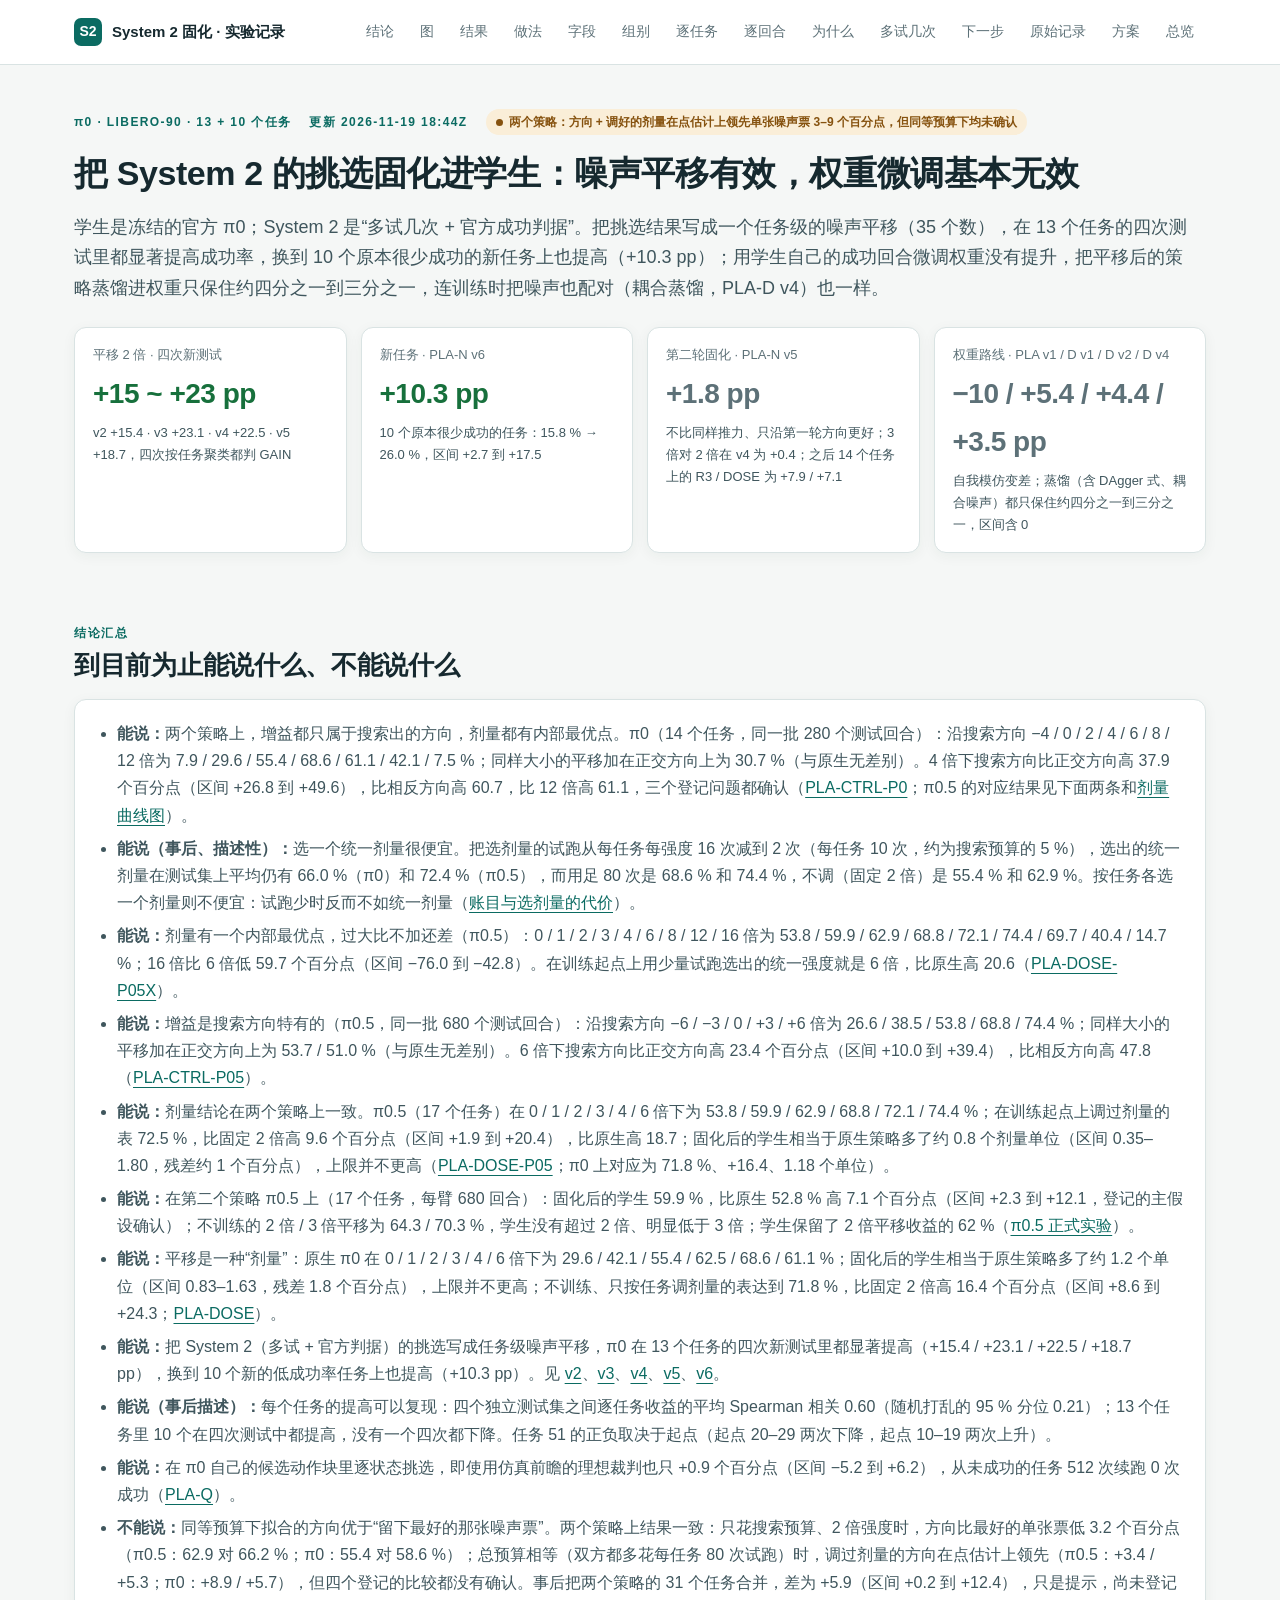
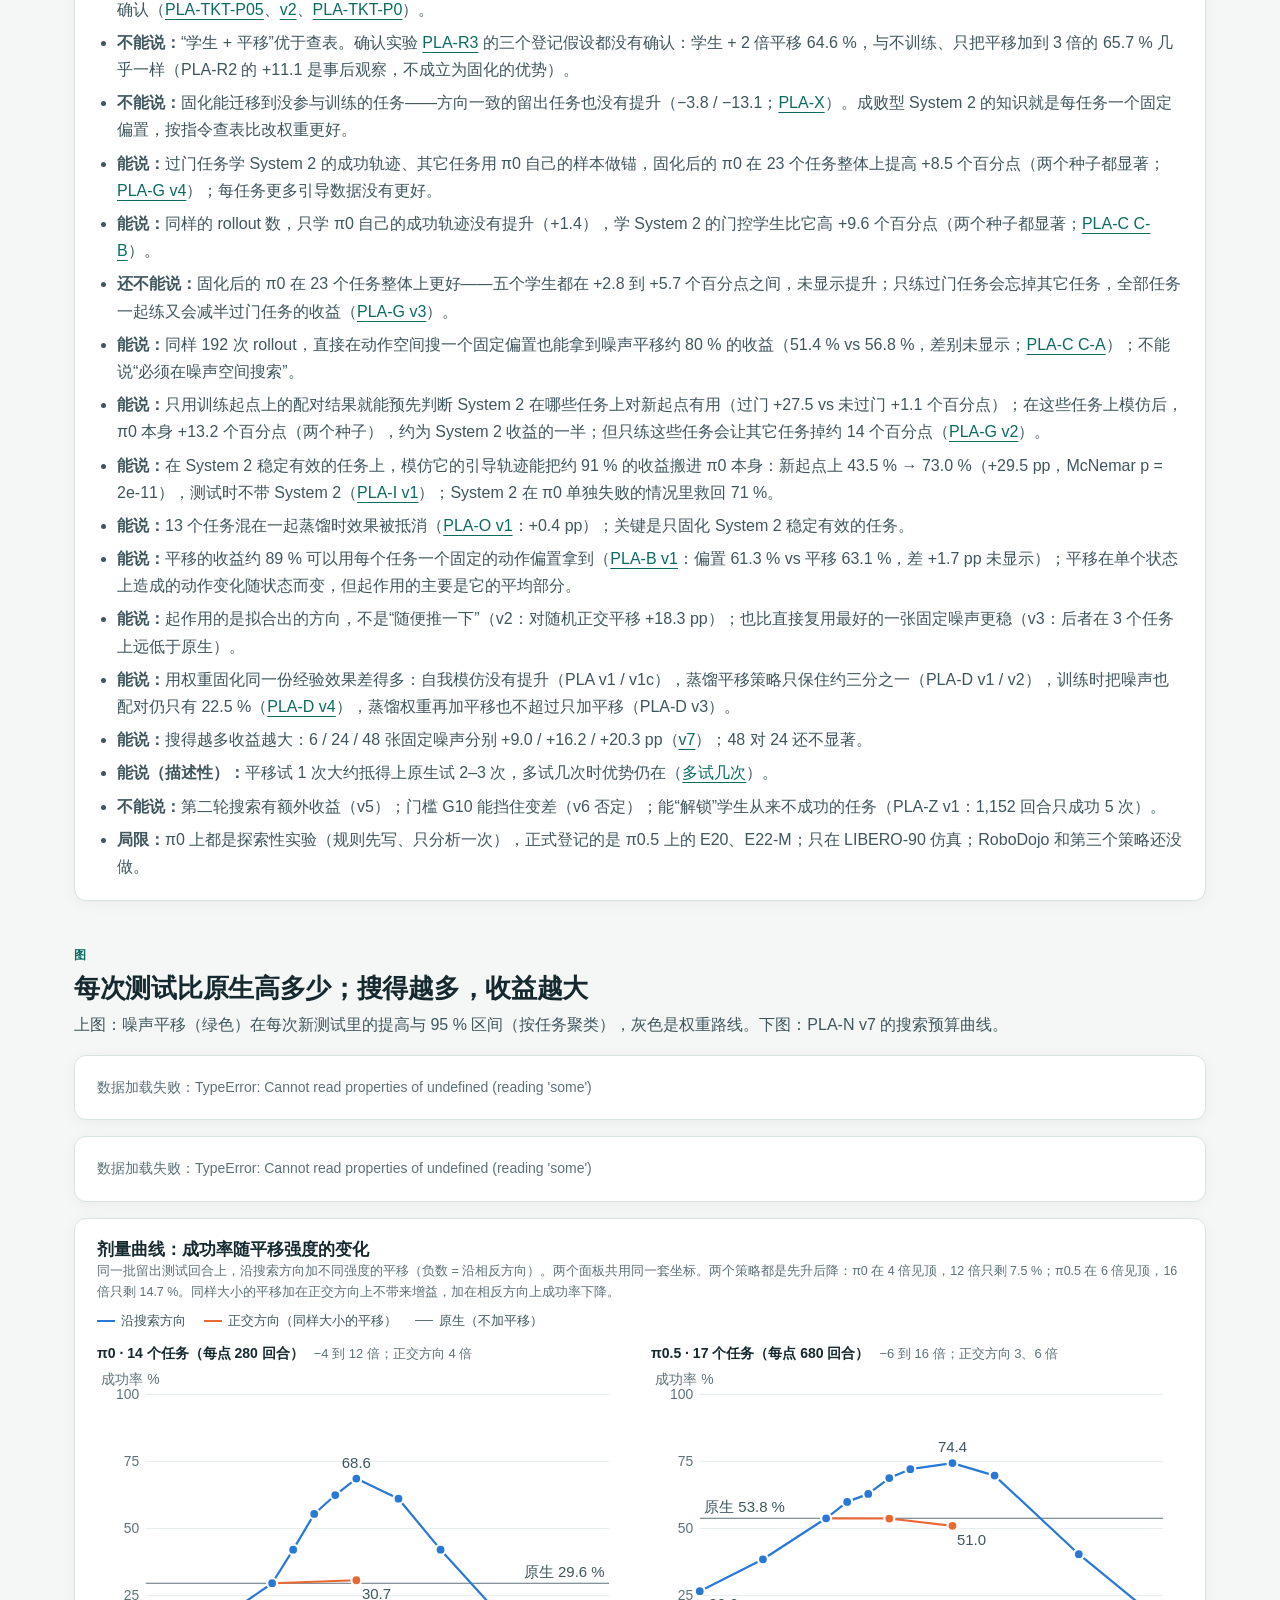
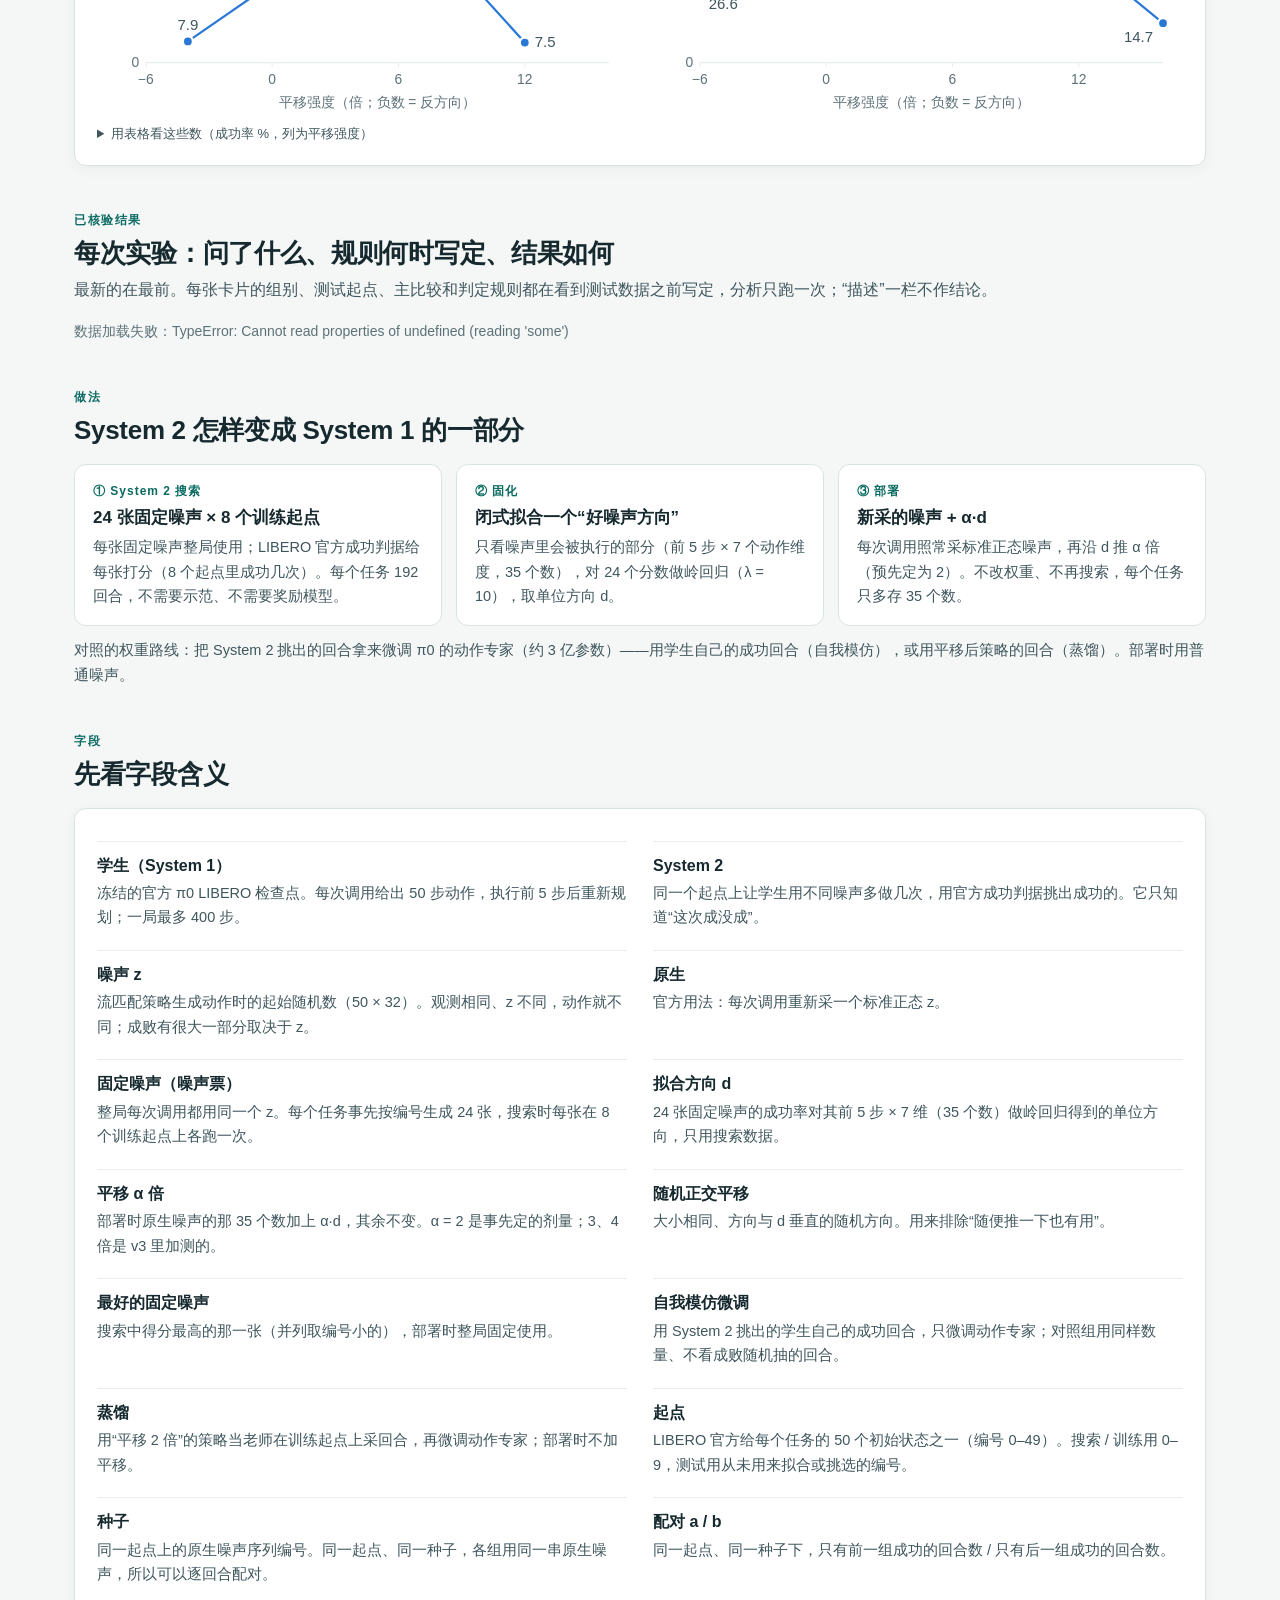
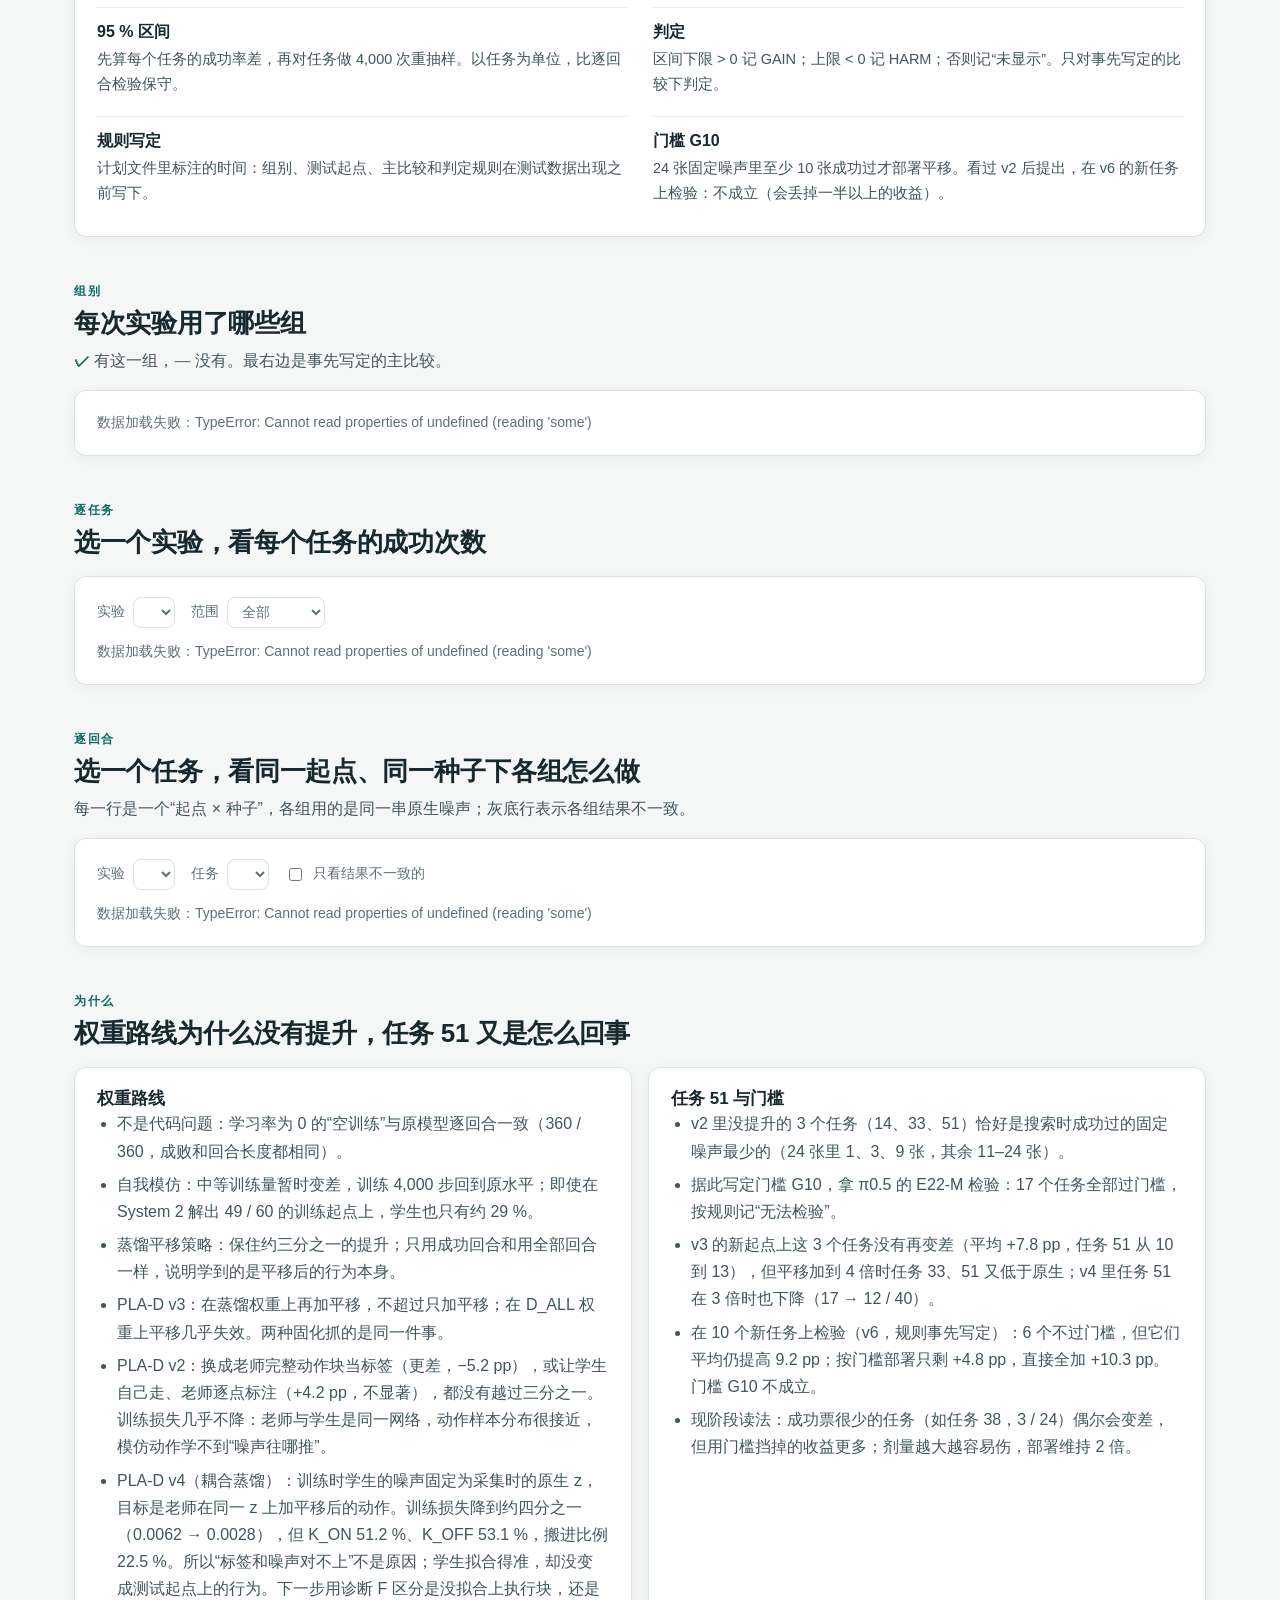
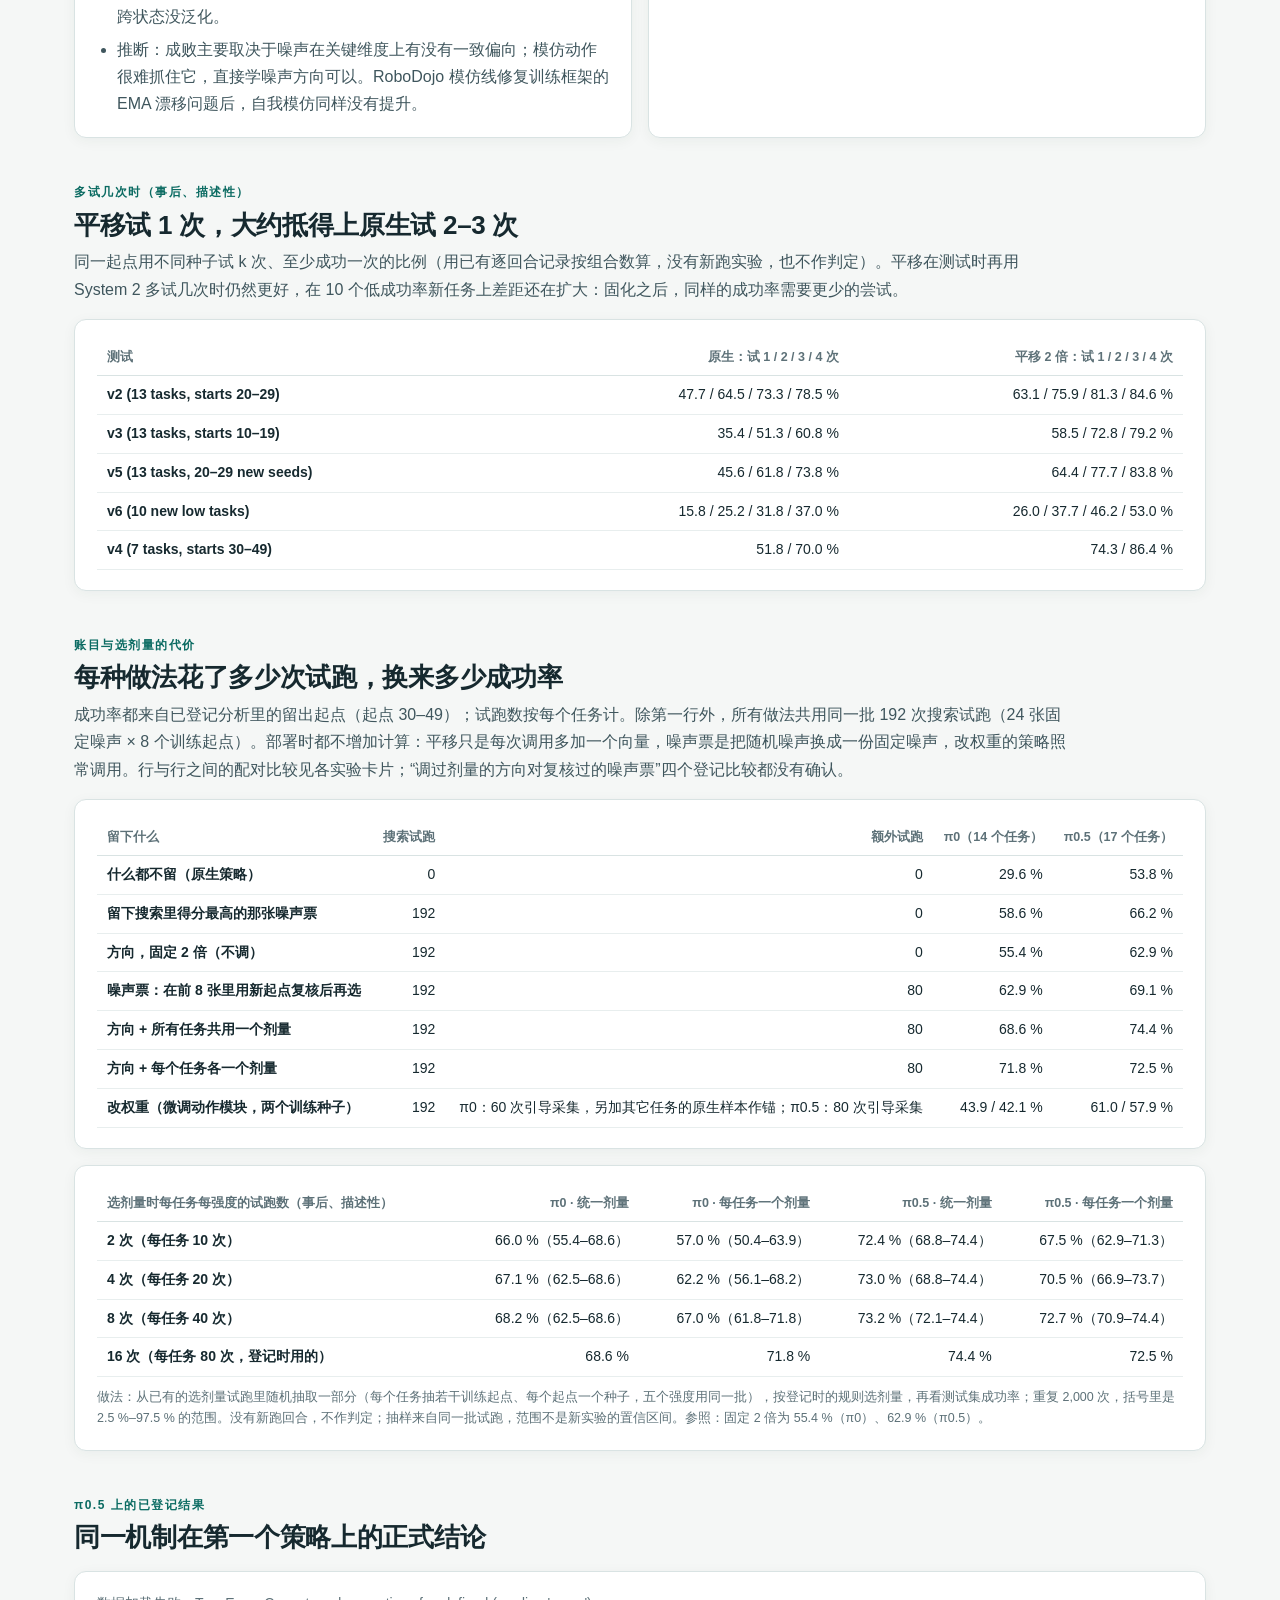
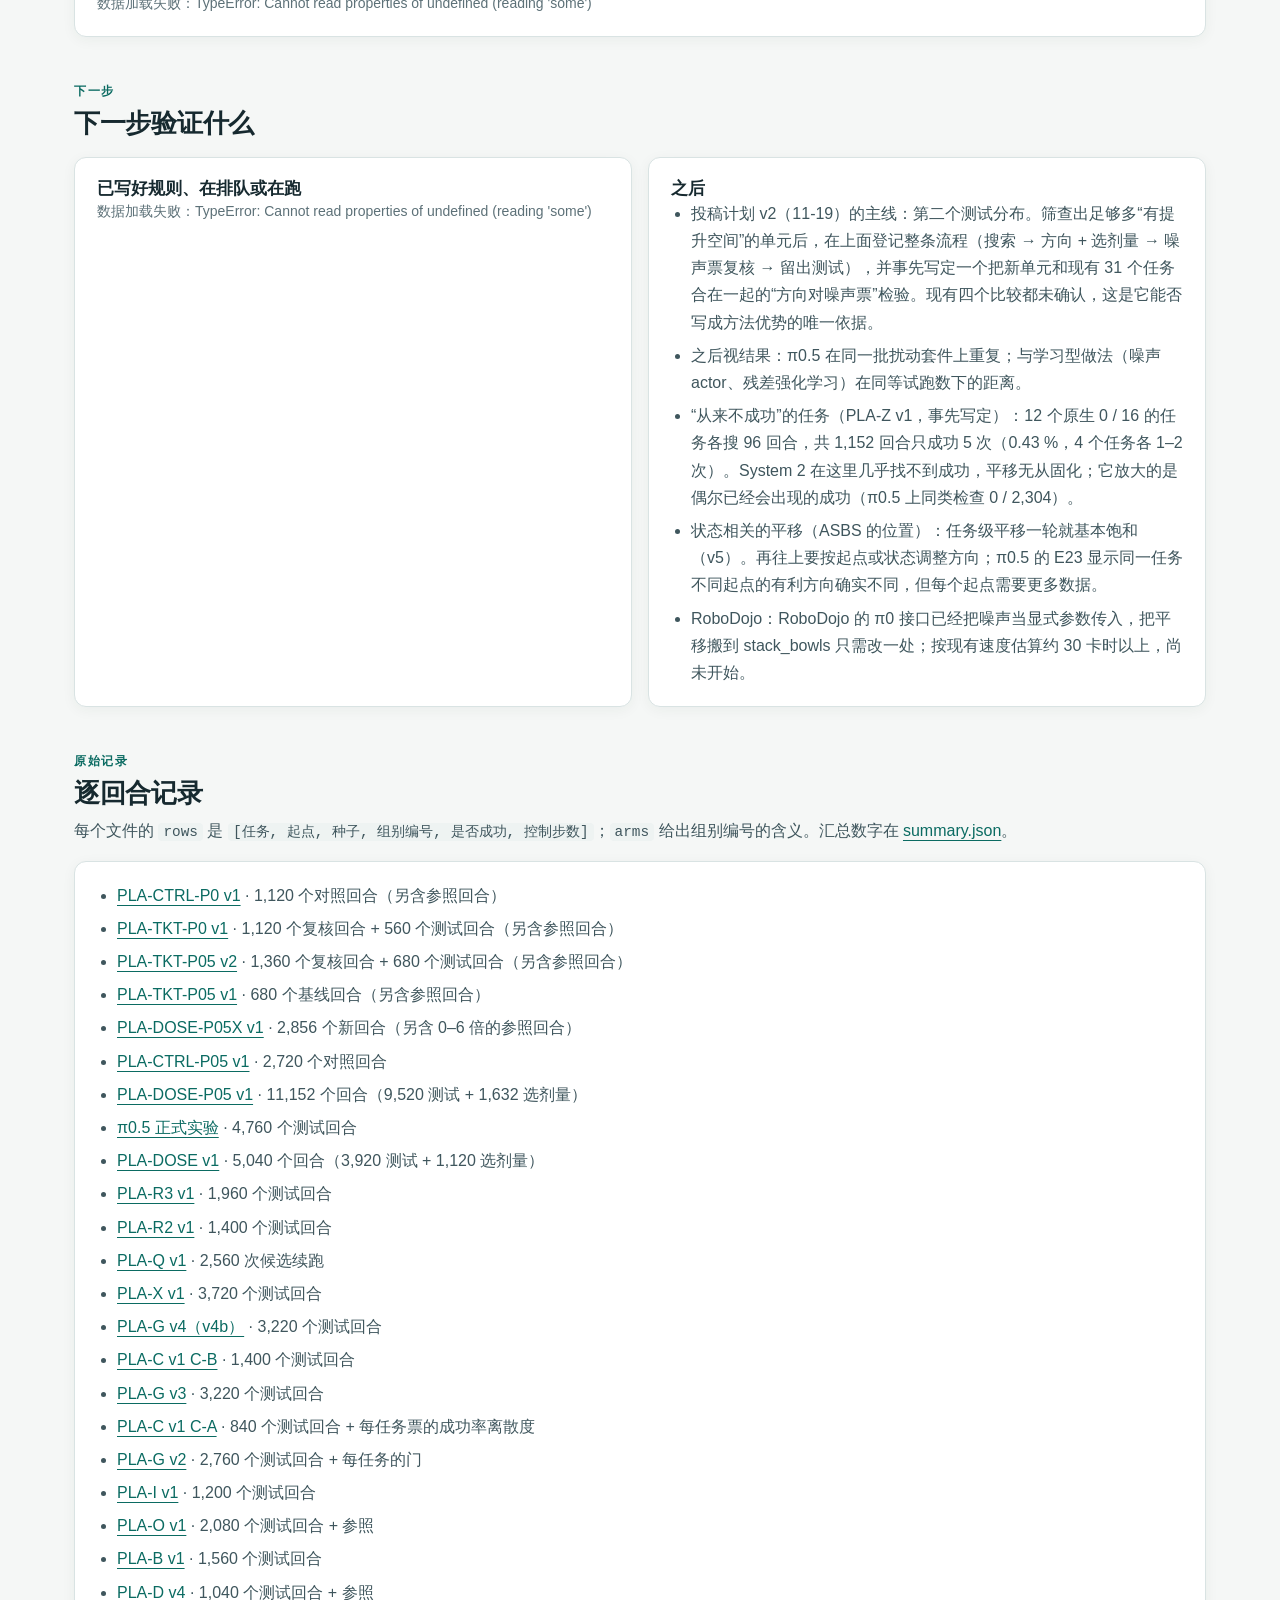
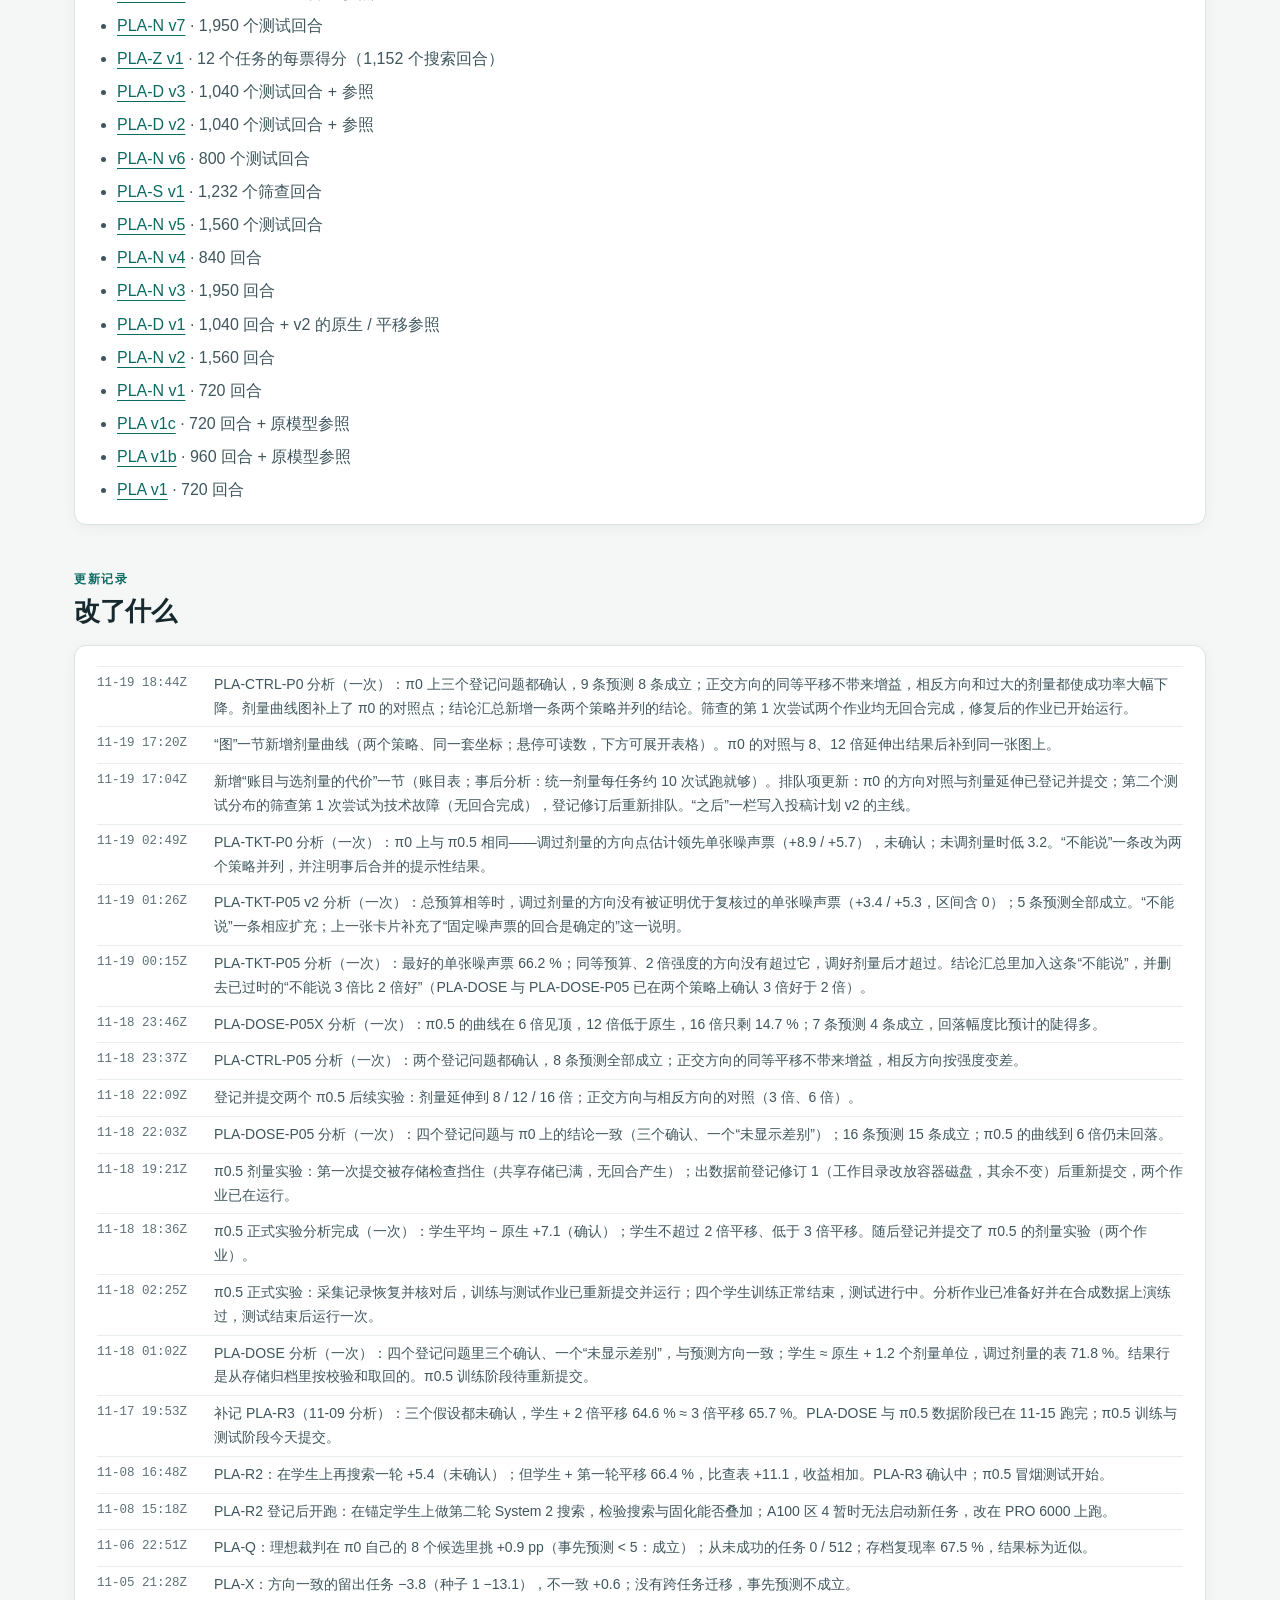
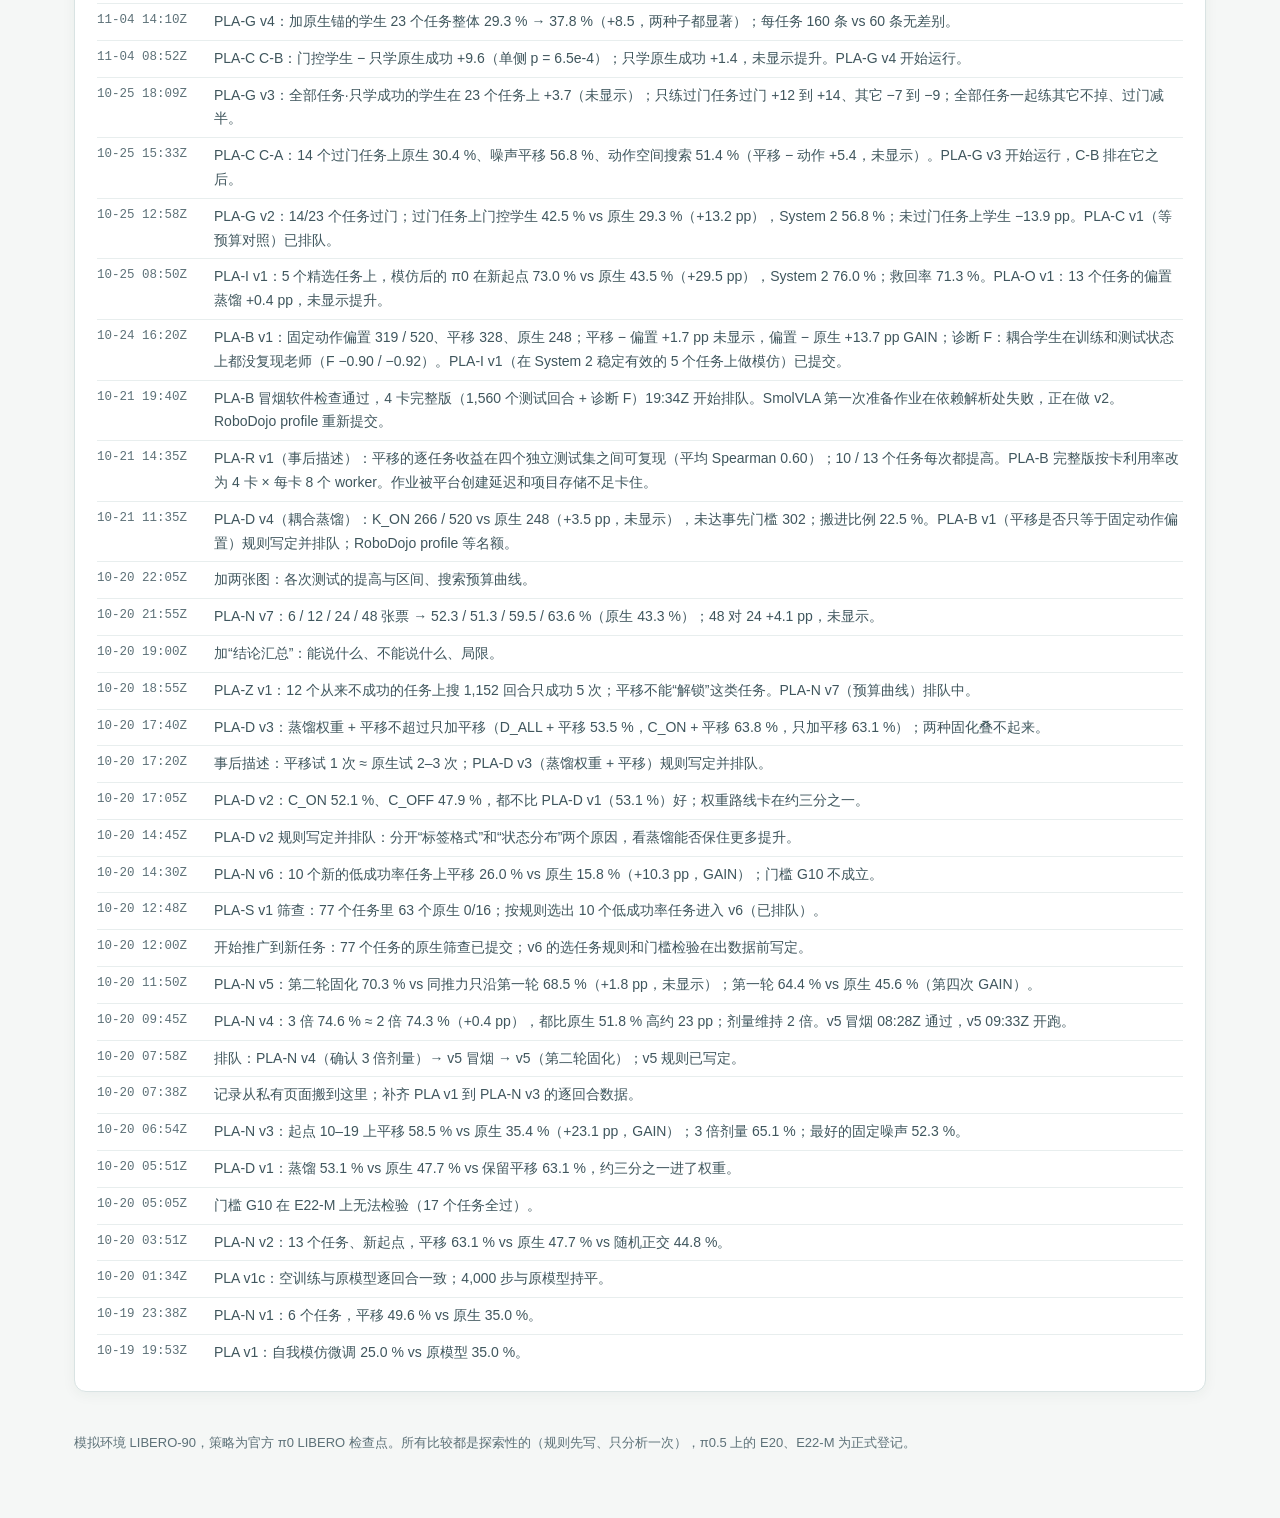
==== commit 78e6bdf9: "consolidation: PLA-CTRL-P0 v1 result (pi0 direction controls and dose extension); dose figure with p" ====
--- a/consolidation.html
+++ b/consolidation.html
@@ -20,7 +20,7 @@
 
 <main class="page" id="top">
   <section class="intro">
-    <div class="eyebrow"><span>π0 · LIBERO-90 · 13 + 10 个任务</span><span>更新 2026-11-19 17:20Z</span><span class="chip">两个策略：方向 + 调好的剂量在点估计上领先单张噪声票 3–9 个百分点，但同等预算下均未确认</span></div>
+    <div class="eyebrow"><span>π0 · LIBERO-90 · 13 + 10 个任务</span><span>更新 2026-11-19 18:44Z</span><span class="chip">两个策略：方向 + 调好的剂量在点估计上领先单张噪声票 3–9 个百分点，但同等预算下均未确认</span></div>
     <h1>把 System 2 的挑选固化进学生：噪声平移有效，权重微调基本无效</h1>
     <p class="lead">学生是冻结的官方 π0；System 2 是“多试几次 + 官方成功判据”。把挑选结果写成一个任务级的噪声平移（35 个数），在 13 个任务的四次测试里都显著提高成功率，换到 10 个原本很少成功的新任务上也提高（+10.3 pp）；用学生自己的成功回合微调权重没有提升，把平移后的策略蒸馏进权重只保住约四分之一到三分之一，连训练时把噪声也配对（耦合蒸馏，PLA-D v4）也一样。</p>
     <div class="tiles">
@@ -35,6 +35,7 @@
     <div class="section-head"><span class="kicker">结论汇总</span><h2>到目前为止能说什么、不能说什么</h2></div>
     <div class="panel">
       <ul class="list">
+        <li><b>能说：</b>两个策略上，增益都只属于搜索出的方向，剂量都有内部最优点。π0（14 个任务，同一批 280 个测试回合）：沿搜索方向 −4 / 0 / 2 / 4 / 6 / 8 / 12 倍为 7.9 / 29.6 / 55.4 / 68.6 / 61.1 / 42.1 / 7.5 %；同样大小的平移加在正交方向上为 30.7 %（与原生无差别）。4 倍下搜索方向比正交方向高 37.9 个百分点（区间 +26.8 到 +49.6），比相反方向高 60.7，比 12 倍高 61.1，三个登记问题都确认（<a href="#exp-pla_ctrl_p0_v1">PLA-CTRL-P0</a>；π0.5 的对应结果见下面两条和<a href="#dose">剂量曲线图</a>）。</li>
         <li><b>能说（事后、描述性）：</b>选一个统一剂量很便宜。把选剂量的试跑从每任务每强度 16 次减到 2 次（每任务 10 次，约为搜索预算的 5 %），选出的统一剂量在测试集上平均仍有 66.0 %（π0）和 72.4 %（π0.5），而用足 80 次是 68.6 % 和 74.4 %，不调（固定 2 倍）是 55.4 % 和 62.9 %。按任务各选一个剂量则不便宜：试跑少时反而不如统一剂量（<a href="#accounting">账目与选剂量的代价</a>）。</li>
         <li><b>能说：</b>剂量有一个内部最优点，过大比不加还差（π0.5）：0 / 1 / 2 / 3 / 4 / 6 / 8 / 12 / 16 倍为 53.8 / 59.9 / 62.9 / 68.8 / 72.1 / 74.4 / 69.7 / 40.4 / 14.7 %；16 倍比 6 倍低 59.7 个百分点（区间 −76.0 到 −42.8）。在训练起点上用少量试跑选出的统一强度就是 6 倍，比原生高 20.6（<a href="#exp-pla_dose_p05x_v1">PLA-DOSE-P05X</a>）。</li>
         <li><b>能说：</b>增益是搜索方向特有的（π0.5，同一批 680 个测试回合）：沿搜索方向 −6 / −3 / 0 / +3 / +6 倍为 26.6 / 38.5 / 53.8 / 68.8 / 74.4 %；同样大小的平移加在正交方向上为 53.7 / 51.0 %（与原生无差别）。6 倍下搜索方向比正交方向高 23.4 个百分点（区间 +10.0 到 +39.4），比相反方向高 47.8（<a href="#exp-pla_ctrl_p05_v1">PLA-CTRL-P05</a>）。</li>
@@ -93,7 +94,7 @@
 .dose-tip i{display:inline-block;width:12px;border-top:2px solid var(--dz-s1)}.dose-tip i.ortho{border-top-color:var(--dz-s2)}
 .dose-tip strong{color:var(--ink);font-variant-numeric:tabular-nums}
 .dose-table{margin-top:10px;font-size:13px}.dose-table summary{cursor:pointer;color:var(--ink-2)}
-</style><h3>剂量曲线：成功率随平移强度的变化</h3><p class="role">同一批留出测试回合上，沿搜索方向加不同强度的平移（负数 = 沿相反方向）。两个面板共用同一套坐标。π0.5 的曲线先升后降，6 倍见顶；同样大小的平移加在正交方向上不带来增益。π0 的对照与 8、12 倍延伸已提交，结果出来后补上。</p><div class="dose-legend"><span><i></i>沿搜索方向</span><span><i class="k2"></i>正交方向（同样大小的平移）</span><span><i class="k3"></i>原生（不加平移）</span></div><div class="dose-grid"><figure class="dose-fig"><figcaption><b>π0 · 14 个任务（每点 280 回合）</b><span>0–6 倍；对照与延伸待补</span></figcaption><div class="dose-wrap"><svg class="dose-plot" viewBox="0 0 480 310" role="img" aria-label="π0 · 14 个任务（每点 280 回合） 的剂量曲线：成功率随平移强度的变化" data-points="[{&quot;x&quot;: 0, &quot;px&quot;: 158.0, &quot;title&quot;: &quot;强度 0（原生）&quot;, &quot;rows&quot;: [{&quot;name&quot;: &quot;沿搜索方向&quot;, &quot;key&quot;: &quot;direction&quot;, &quot;value&quot;: &quot;29.6 %&quot;}], &quot;aria&quot;: &quot;强度 0：沿搜索方向 29.6 %&quot;}, {&quot;x&quot;: 1, &quot;px&quot;: 177.0, &quot;title&quot;: &quot;强度 1 倍&quot;, &quot;rows&quot;: [{&quot;name&quot;: &quot;沿搜索方向&quot;, &quot;key&quot;: &quot;direction&quot;, &quot;value&quot;: &quot;42.1 %&quot;}], &quot;aria&quot;: &quot;强度 1：沿搜索方向 42.1 %&quot;}, {&quot;x&quot;: 2, &quot;px&quot;: 196.0, &quot;title&quot;: &quot;强度 2 倍&quot;, &quot;rows&quot;: [{&quot;name&quot;: &quot;沿搜索方向&quot;, &quot;key&quot;: &quot;direction&quot;, &quot;value&quot;: &quot;55.4 %&quot;}], &quot;aria&quot;: &quot;强度 2：沿搜索方向 55.4 %&quot;}, {&quot;x&quot;: 3, &quot;px&quot;: 215.0, &quot;title&quot;: &quot;强度 3 倍&quot;, &quot;rows&quot;: [{&quot;name&quot;: &quot;沿搜索方向&quot;, &quot;key&quot;: &quot;direction&quot;, &quot;value&quot;: &quot;62.5 %&quot;}], &quot;aria&quot;: &quot;强度 3：沿搜索方向 62.5 %&quot;}, {&quot;x&quot;: 4, &quot;px&quot;: 234.0, &quot;title&quot;: &quot;强度 4 倍&quot;, &quot;rows&quot;: [{&quot;name&quot;: &quot;沿搜索方向&quot;, &quot;key&quot;: &quot;direction&quot;, &quot;value&quot;: &quot;68.6 %&quot;}], &quot;aria&quot;: &quot;强度 4：沿搜索方向 68.6 %&quot;}, {&quot;x&quot;: 6, &quot;px&quot;: 272.0, &quot;title&quot;: &quot;强度 6 倍&quot;, &quot;rows&quot;: [{&quot;name&quot;: &quot;沿搜索方向&quot;, &quot;key&quot;: &quot;direction&quot;, &quot;value&quot;: &quot;61.1 %&quot;}], &quot;aria&quot;: &quot;强度 6：沿搜索方向 61.1 %&quot;}]"><line class="dz-grid" x1="44" x2="462" y1="264.0" y2="264.0"/><text class="dz-tick" x="38" y="268.0" text-anchor="end">0</text><line class="dz-grid" x1="44" x2="462" y1="203.5" y2="203.5"/><text class="dz-tick" x="38" y="207.5" text-anchor="end">25</text><line class="dz-grid" x1="44" x2="462" y1="143.0" y2="143.0"/><text class="dz-tick" x="38" y="147.0" text-anchor="end">50</text><line class="dz-grid" x1="44" x2="462" y1="82.5" y2="82.5"/><text class="dz-tick" x="38" y="86.5" text-anchor="end">75</text><line class="dz-grid" x1="44" x2="462" y1="22.0" y2="22.0"/><text class="dz-tick" x="38" y="26.0" text-anchor="end">100</text><line class="dz-grid" x1="44.0" x2="44.0" y1="264.0" y2="268.0"/><text class="dz-tick" x="44.0" y="283.0" text-anchor="middle">−6</text><line class="dz-grid" x1="158.0" x2="158.0" y1="264.0" y2="268.0"/><text class="dz-tick" x="158.0" y="283.0" text-anchor="middle">0</text><line class="dz-grid" x1="272.0" x2="272.0" y1="264.0" y2="268.0"/><text class="dz-tick" x="272.0" y="283.0" text-anchor="middle">6</text><line class="dz-grid" x1="386.0" x2="386.0" y1="264.0" y2="268.0"/><text class="dz-tick" x="386.0" y="283.0" text-anchor="middle">12</text><text class="dz-tick" x="253.0" y="304" text-anchor="middle">平移强度（倍；负数 = 反方向）</text><text class="dz-tick" x="4" y="13">成功率 %</text><line class="dz-ref" x1="44" x2="462" y1="192.4" y2="192.4"/><text class="dz-label" x="48" y="186.4">原生 29.6 %</text><polyline class="dz-line dz-direction" points="158.0,192.4 177.0,162.1 196.0,129.9 215.0,112.8 234.0,98.0 272.0,116.1"/><circle class="dz-dot dz-direction" cx="158.0" cy="192.4" r="4.5"/><circle class="dz-dot dz-direction" cx="177.0" cy="162.1" r="4.5"/><circle class="dz-dot dz-direction" cx="196.0" cy="129.9" r="4.5"/><circle class="dz-dot dz-direction" cx="215.0" cy="112.8" r="4.5"/><circle class="dz-dot dz-direction" cx="234.0" cy="98.0" r="4.5"/><circle class="dz-dot dz-direction" cx="272.0" cy="116.1" r="4.5"/><text class="dz-label" x="234.0" y="88.0" text-anchor="middle">68.6</text><text class="dz-label" x="281.0" y="120.1" text-anchor="start">61.1</text><line class="dz-cross" x1="0" x2="0" y1="22.0" y2="264.0" visibility="hidden"/><rect class="dz-hit" data-i="0" tabindex="0" x="44.0" y="22.0" width="123.5" height="242.0" aria-label="强度 0：沿搜索方向 29.6 %"/><rect class="dz-hit" data-i="1" tabindex="0" x="167.5" y="22.0" width="19.0" height="242.0" aria-label="强度 1：沿搜索方向 42.1 %"/><rect class="dz-hit" data-i="2" tabindex="0" x="186.5" y="22.0" width="19.0" height="242.0" aria-label="强度 2：沿搜索方向 55.4 %"/><rect class="dz-hit" data-i="3" tabindex="0" x="205.5" y="22.0" width="19.0" height="242.0" aria-label="强度 3：沿搜索方向 62.5 %"/><rect class="dz-hit" data-i="4" tabindex="0" x="224.5" y="22.0" width="28.5" height="242.0" aria-label="强度 4：沿搜索方向 68.6 %"/><rect class="dz-hit" data-i="5" tabindex="0" x="253.0" y="22.0" width="209.0" height="242.0" aria-label="强度 6：沿搜索方向 61.1 %"/></svg><div class="dose-tip" hidden></div></div></figure><figure class="dose-fig"><figcaption><b>π0.5 · 17 个任务（每点 680 回合）</b><span>−6 到 16 倍；正交方向 3、6 倍</span></figcaption><div class="dose-wrap"><svg class="dose-plot" viewBox="0 0 480 310" role="img" aria-label="π0.5 · 17 个任务（每点 680 回合） 的剂量曲线：成功率随平移强度的变化" data-points="[{&quot;x&quot;: -6, &quot;px&quot;: 44.0, &quot;title&quot;: &quot;强度 −6 倍&quot;, &quot;rows&quot;: [{&quot;name&quot;: &quot;沿搜索方向&quot;, &quot;key&quot;: &quot;direction&quot;, &quot;value&quot;: &quot;26.6 %&quot;}], &quot;aria&quot;: &quot;强度 −6：沿搜索方向 26.6 %&quot;}, {&quot;x&quot;: -3, &quot;px&quot;: 101.0, &quot;title&quot;: &quot;强度 −3 倍&quot;, &quot;rows&quot;: [{&quot;name&quot;: &quot;沿搜索方向&quot;, &quot;key&quot;: &quot;direction&quot;, &quot;value&quot;: &quot;38.5 %&quot;}], &quot;aria&quot;: &quot;强度 −3：沿搜索方向 38.5 %&quot;}, {&quot;x&quot;: 0, &quot;px&quot;: 158.0, &quot;title&quot;: &quot;强度 0（原生）&quot;, &quot;rows&quot;: [{&quot;name&quot;: &quot;沿搜索方向&quot;, &quot;key&quot;: &quot;direction&quot;, &quot;value&quot;: &quot;53.8 %&quot;}], &quot;aria&quot;: &quot;强度 0：沿搜索方向 53.8 %&quot;}, {&quot;x&quot;: 1, &quot;px&quot;: 177.0, &quot;title&quot;: &quot;强度 1 倍&quot;, &quot;rows&quot;: [{&quot;name&quot;: &quot;沿搜索方向&quot;, &quot;key&quot;: &quot;direction&quot;, &quot;value&quot;: &quot;59.9 %&quot;}], &quot;aria&quot;: &quot;强度 1：沿搜索方向 59.9 %&quot;}, {&quot;x&quot;: 2, &quot;px&quot;: 196.0, &quot;title&quot;: &quot;强度 2 倍&quot;, &quot;rows&quot;: [{&quot;name&quot;: &quot;沿搜索方向&quot;, &quot;key&quot;: &quot;direction&quot;, &quot;value&quot;: &quot;62.9 %&quot;}], &quot;aria&quot;: &quot;强度 2：沿搜索方向 62.9 %&quot;}, {&quot;x&quot;: 3, &quot;px&quot;: 215.0, &quot;title&quot;: &quot;强度 3 倍&quot;, &quot;rows&quot;: [{&quot;name&quot;: &quot;沿搜索方向&quot;, &quot;key&quot;: &quot;direction&quot;, &quot;value&quot;: &quot;68.8 %&quot;}, {&quot;name&quot;: &quot;正交方向&quot;, &quot;key&quot;: &quot;ortho&quot;, &quot;value&quot;: &quot;53.7 %&quot;}], &quot;aria&quot;: &quot;强度 3：沿搜索方向 68.8 %；正交方向 53.7 %&quot;}, {&quot;x&quot;: 4, &quot;px&quot;: 234.0, &quot;title&quot;: &quot;强度 4 倍&quot;, &quot;rows&quot;: [{&quot;name&quot;: &quot;沿搜索方向&quot;, &quot;key&quot;: &quot;direction&quot;, &quot;value&quot;: &quot;72.1 %&quot;}], &quot;aria&quot;: &quot;强度 4：沿搜索方向 72.1 %&quot;}, {&quot;x&quot;: 6, &quot;px&quot;: 272.0, &quot;title&quot;: &quot;强度 6 倍&quot;, &quot;rows&quot;: [{&quot;name&quot;: &quot;沿搜索方向&quot;, &quot;key&quot;: &quot;direction&quot;, &quot;value&quot;: &quot;74.4 %&quot;}, {&quot;name&quot;: &quot;正交方向&quot;, &quot;key&quot;: &quot;ortho&quot;, &quot;value&quot;: &quot;51.0 %&quot;}], &quot;aria&quot;: &quot;强度 6：沿搜索方向 74.4 %；正交方向 51.0 %&quot;}, {&quot;x&quot;: 8, &quot;px&quot;: 310.0, &quot;title&quot;: &quot;强度 8 倍&quot;, &quot;rows&quot;: [{&quot;name&quot;: &quot;沿搜索方向&quot;, &quot;key&quot;: &quot;direction&quot;, &quot;value&quot;: &quot;69.7 %&quot;}], &quot;aria&quot;: &quot;强度 8：沿搜索方向 69.7 %&quot;}, {&quot;x&quot;: 12, &quot;px&quot;: 386.0, &quot;title&quot;: &quot;强度 12 倍&quot;, &quot;rows&quot;: [{&quot;name&quot;: &quot;沿搜索方向&quot;, &quot;key&quot;: &quot;direction&quot;, &quot;value&quot;: &quot;40.4 %&quot;}], &quot;aria&quot;: &quot;强度 12：沿搜索方向 40.4 %&quot;}, {&quot;x&quot;: 16, &quot;px&quot;: 462.0, &quot;title&quot;: &quot;强度 16 倍&quot;, &quot;rows&quot;: [{&quot;name&quot;: &quot;沿搜索方向&quot;, &quot;key&quot;: &quot;direction&quot;, &quot;value&quot;: &quot;14.7 %&quot;}], &quot;aria&quot;: &quot;强度 16：沿搜索方向 14.7 %&quot;}]"><line class="dz-grid" x1="44" x2="462" y1="264.0" y2="264.0"/><text class="dz-tick" x="38" y="268.0" text-anchor="end">0</text><line class="dz-grid" x1="44" x2="462" y1="203.5" y2="203.5"/><text class="dz-tick" x="38" y="207.5" text-anchor="end">25</text><line class="dz-grid" x1="44" x2="462" y1="143.0" y2="143.0"/><text class="dz-tick" x="38" y="147.0" text-anchor="end">50</text><line class="dz-grid" x1="44" x2="462" y1="82.5" y2="82.5"/><text class="dz-tick" x="38" y="86.5" text-anchor="end">75</text><line class="dz-grid" x1="44" x2="462" y1="22.0" y2="22.0"/><text class="dz-tick" x="38" y="26.0" text-anchor="end">100</text><line class="dz-grid" x1="44.0" x2="44.0" y1="264.0" y2="268.0"/><text class="dz-tick" x="44.0" y="283.0" text-anchor="middle">−6</text><line class="dz-grid" x1="158.0" x2="158.0" y1="264.0" y2="268.0"/><text class="dz-tick" x="158.0" y="283.0" text-anchor="middle">0</text><line class="dz-grid" x1="272.0" x2="272.0" y1="264.0" y2="268.0"/><text class="dz-tick" x="272.0" y="283.0" text-anchor="middle">6</text><line class="dz-grid" x1="386.0" x2="386.0" y1="264.0" y2="268.0"/><text class="dz-tick" x="386.0" y="283.0" text-anchor="middle">12</text><text class="dz-tick" x="253.0" y="304" text-anchor="middle">平移强度（倍；负数 = 反方向）</text><text class="dz-tick" x="4" y="13">成功率 %</text><line class="dz-ref" x1="44" x2="462" y1="133.8" y2="133.8"/><text class="dz-label" x="48" y="127.8">原生 53.8 %</text><polyline class="dz-line dz-ortho" points="158.0,133.8 215.0,134.0 272.0,140.6"/><circle class="dz-dot dz-ortho" cx="215.0" cy="134.0" r="4.5"/><circle class="dz-dot dz-ortho" cx="272.0" cy="140.6" r="4.5"/><polyline class="dz-line dz-direction" points="44.0,199.6 101.0,170.8 158.0,133.8 177.0,119.0 196.0,111.8 215.0,97.5 234.0,89.5 272.0,84.0 310.0,95.3 386.0,166.2 462.0,228.4"/><circle class="dz-dot dz-direction" cx="44.0" cy="199.6" r="4.5"/><circle class="dz-dot dz-direction" cx="101.0" cy="170.8" r="4.5"/><circle class="dz-dot dz-direction" cx="158.0" cy="133.8" r="4.5"/><circle class="dz-dot dz-direction" cx="177.0" cy="119.0" r="4.5"/><circle class="dz-dot dz-direction" cx="196.0" cy="111.8" r="4.5"/><circle class="dz-dot dz-direction" cx="215.0" cy="97.5" r="4.5"/><circle class="dz-dot dz-direction" cx="234.0" cy="89.5" r="4.5"/><circle class="dz-dot dz-direction" cx="272.0" cy="84.0" r="4.5"/><circle class="dz-dot dz-direction" cx="310.0" cy="95.3" r="4.5"/><circle class="dz-dot dz-direction" cx="386.0" cy="166.2" r="4.5"/><circle class="dz-dot dz-direction" cx="462.0" cy="228.4" r="4.5"/><text class="dz-label" x="52.0" y="215.6" text-anchor="start">26.6</text><text class="dz-label" x="272.0" y="74.0" text-anchor="middle">74.4</text><text class="dz-label" x="453.0" y="245.4" text-anchor="end">14.7</text><text class="dz-label" x="276.0" y="157.6" text-anchor="start">51.0</text><line class="dz-cross" x1="0" x2="0" y1="22.0" y2="264.0" visibility="hidden"/><rect class="dz-hit" data-i="0" tabindex="0" x="44.0" y="22.0" width="28.5" height="242.0" aria-label="强度 −6：沿搜索方向 26.6 %"/><rect class="dz-hit" data-i="1" tabindex="0" x="72.5" y="22.0" width="57.0" height="242.0" aria-label="强度 −3：沿搜索方向 38.5 %"/><rect class="dz-hit" data-i="2" tabindex="0" x="129.5" y="22.0" width="38.0" height="242.0" aria-label="强度 0：沿搜索方向 53.8 %"/><rect class="dz-hit" data-i="3" tabindex="0" x="167.5" y="22.0" width="19.0" height="242.0" aria-label="强度 1：沿搜索方向 59.9 %"/><rect class="dz-hit" data-i="4" tabindex="0" x="186.5" y="22.0" width="19.0" height="242.0" aria-label="强度 2：沿搜索方向 62.9 %"/><rect class="dz-hit" data-i="5" tabindex="0" x="205.5" y="22.0" width="19.0" height="242.0" aria-label="强度 3：沿搜索方向 68.8 %；正交方向 53.7 %"/><rect class="dz-hit" data-i="6" tabindex="0" x="224.5" y="22.0" width="28.5" height="242.0" aria-label="强度 4：沿搜索方向 72.1 %"/><rect class="dz-hit" data-i="7" tabindex="0" x="253.0" y="22.0" width="38.0" height="242.0" aria-label="强度 6：沿搜索方向 74.4 %；正交方向 51.0 %"/><rect class="dz-hit" data-i="8" tabindex="0" x="291.0" y="22.0" width="57.0" height="242.0" aria-label="强度 8：沿搜索方向 69.7 %"/><rect class="dz-hit" data-i="9" tabindex="0" x="348.0" y="22.0" width="76.0" height="242.0" aria-label="强度 12：沿搜索方向 40.4 %"/><rect class="dz-hit" data-i="10" tabindex="0" x="424.0" y="22.0" width="38.0" height="242.0" aria-label="强度 16：沿搜索方向 14.7 %"/></svg><div class="dose-tip" hidden></div></div></figure></div><details class="dose-table"><summary>用表格看这些数（成功率 %，列为平移强度）</summary><div class="table-wrap"><table><thead><tr><th>策略 · 方向</th><th class="num">−6</th><th class="num">−3</th><th class="num">0</th><th class="num">1</th><th class="num">2</th><th class="num">3</th><th class="num">4</th><th class="num">6</th><th class="num">8</th><th class="num">12</th><th class="num">16</th></tr></thead><tbody><tr><th scope="row">π0 · 14 个任务（每点 280 回合） · 沿搜索方向</th><td class="num">—</td><td class="num">—</td><td class="num">29.6</td><td class="num">42.1</td><td class="num">55.4</td><td class="num">62.5</td><td class="num">68.6</td><td class="num">61.1</td><td class="num">—</td><td class="num">—</td><td class="num">—</td></tr><tr><th scope="row">π0.5 · 17 个任务（每点 680 回合） · 沿搜索方向</th><td class="num">26.6</td><td class="num">38.5</td><td class="num">53.8</td><td class="num">59.9</td><td class="num">62.9</td><td class="num">68.8</td><td class="num">72.1</td><td class="num">74.4</td><td class="num">69.7</td><td class="num">40.4</td><td class="num">14.7</td></tr><tr><th scope="row">π0.5 · 17 个任务（每点 680 回合） · 正交方向</th><td class="num">—</td><td class="num">—</td><td class="num">—</td><td class="num">—</td><td class="num">—</td><td class="num">53.7</td><td class="num">—</td><td class="num">51.0</td><td class="num">—</td><td class="num">—</td><td class="num">—</td></tr></tbody></table></div></details><script>
+</style><h3>剂量曲线：成功率随平移强度的变化</h3><p class="role">同一批留出测试回合上，沿搜索方向加不同强度的平移（负数 = 沿相反方向）。两个面板共用同一套坐标。两个策略都是先升后降：π0 在 4 倍见顶，12 倍只剩 7.5 %；π0.5 在 6 倍见顶，16 倍只剩 14.7 %。同样大小的平移加在正交方向上不带来增益，加在相反方向上成功率下降。</p><div class="dose-legend"><span><i></i>沿搜索方向</span><span><i class="k2"></i>正交方向（同样大小的平移）</span><span><i class="k3"></i>原生（不加平移）</span></div><div class="dose-grid"><figure class="dose-fig"><figcaption><b>π0 · 14 个任务（每点 280 回合）</b><span>−4 到 12 倍；正交方向 4 倍</span></figcaption><div class="dose-wrap"><svg class="dose-plot" viewBox="0 0 480 310" role="img" aria-label="π0 · 14 个任务（每点 280 回合） 的剂量曲线：成功率随平移强度的变化" data-points="[{&quot;x&quot;: -4, &quot;px&quot;: 82.0, &quot;title&quot;: &quot;强度 −4 倍&quot;, &quot;rows&quot;: [{&quot;name&quot;: &quot;沿搜索方向&quot;, &quot;key&quot;: &quot;direction&quot;, &quot;value&quot;: &quot;7.9 %&quot;}], &quot;aria&quot;: &quot;强度 −4：沿搜索方向 7.9 %&quot;}, {&quot;x&quot;: 0, &quot;px&quot;: 158.0, &quot;title&quot;: &quot;强度 0（原生）&quot;, &quot;rows&quot;: [{&quot;name&quot;: &quot;沿搜索方向&quot;, &quot;key&quot;: &quot;direction&quot;, &quot;value&quot;: &quot;29.6 %&quot;}], &quot;aria&quot;: &quot;强度 0：沿搜索方向 29.6 %&quot;}, {&quot;x&quot;: 1, &quot;px&quot;: 177.0, &quot;title&quot;: &quot;强度 1 倍&quot;, &quot;rows&quot;: [{&quot;name&quot;: &quot;沿搜索方向&quot;, &quot;key&quot;: &quot;direction&quot;, &quot;value&quot;: &quot;42.1 %&quot;}], &quot;aria&quot;: &quot;强度 1：沿搜索方向 42.1 %&quot;}, {&quot;x&quot;: 2, &quot;px&quot;: 196.0, &quot;title&quot;: &quot;强度 2 倍&quot;, &quot;rows&quot;: [{&quot;name&quot;: &quot;沿搜索方向&quot;, &quot;key&quot;: &quot;direction&quot;, &quot;value&quot;: &quot;55.4 %&quot;}], &quot;aria&quot;: &quot;强度 2：沿搜索方向 55.4 %&quot;}, {&quot;x&quot;: 3, &quot;px&quot;: 215.0, &quot;title&quot;: &quot;强度 3 倍&quot;, &quot;rows&quot;: [{&quot;name&quot;: &quot;沿搜索方向&quot;, &quot;key&quot;: &quot;direction&quot;, &quot;value&quot;: &quot;62.5 %&quot;}], &quot;aria&quot;: &quot;强度 3：沿搜索方向 62.5 %&quot;}, {&quot;x&quot;: 4, &quot;px&quot;: 234.0, &quot;title&quot;: &quot;强度 4 倍&quot;, &quot;rows&quot;: [{&quot;name&quot;: &quot;沿搜索方向&quot;, &quot;key&quot;: &quot;direction&quot;, &quot;value&quot;: &quot;68.6 %&quot;}, {&quot;name&quot;: &quot;正交方向&quot;, &quot;key&quot;: &quot;ortho&quot;, &quot;value&quot;: &quot;30.7 %&quot;}], &quot;aria&quot;: &quot;强度 4：沿搜索方向 68.6 %；正交方向 30.7 %&quot;}, {&quot;x&quot;: 6, &quot;px&quot;: 272.0, &quot;title&quot;: &quot;强度 6 倍&quot;, &quot;rows&quot;: [{&quot;name&quot;: &quot;沿搜索方向&quot;, &quot;key&quot;: &quot;direction&quot;, &quot;value&quot;: &quot;61.1 %&quot;}], &quot;aria&quot;: &quot;强度 6：沿搜索方向 61.1 %&quot;}, {&quot;x&quot;: 8, &quot;px&quot;: 310.0, &quot;title&quot;: &quot;强度 8 倍&quot;, &quot;rows&quot;: [{&quot;name&quot;: &quot;沿搜索方向&quot;, &quot;key&quot;: &quot;direction&quot;, &quot;value&quot;: &quot;42.1 %&quot;}], &quot;aria&quot;: &quot;强度 8：沿搜索方向 42.1 %&quot;}, {&quot;x&quot;: 12, &quot;px&quot;: 386.0, &quot;title&quot;: &quot;强度 12 倍&quot;, &quot;rows&quot;: [{&quot;name&quot;: &quot;沿搜索方向&quot;, &quot;key&quot;: &quot;direction&quot;, &quot;value&quot;: &quot;7.5 %&quot;}], &quot;aria&quot;: &quot;强度 12：沿搜索方向 7.5 %&quot;}]"><line class="dz-grid" x1="44" x2="462" y1="264.0" y2="264.0"/><text class="dz-tick" x="38" y="268.0" text-anchor="end">0</text><line class="dz-grid" x1="44" x2="462" y1="203.5" y2="203.5"/><text class="dz-tick" x="38" y="207.5" text-anchor="end">25</text><line class="dz-grid" x1="44" x2="462" y1="143.0" y2="143.0"/><text class="dz-tick" x="38" y="147.0" text-anchor="end">50</text><line class="dz-grid" x1="44" x2="462" y1="82.5" y2="82.5"/><text class="dz-tick" x="38" y="86.5" text-anchor="end">75</text><line class="dz-grid" x1="44" x2="462" y1="22.0" y2="22.0"/><text class="dz-tick" x="38" y="26.0" text-anchor="end">100</text><line class="dz-grid" x1="44.0" x2="44.0" y1="264.0" y2="268.0"/><text class="dz-tick" x="44.0" y="283.0" text-anchor="middle">−6</text><line class="dz-grid" x1="158.0" x2="158.0" y1="264.0" y2="268.0"/><text class="dz-tick" x="158.0" y="283.0" text-anchor="middle">0</text><line class="dz-grid" x1="272.0" x2="272.0" y1="264.0" y2="268.0"/><text class="dz-tick" x="272.0" y="283.0" text-anchor="middle">6</text><line class="dz-grid" x1="386.0" x2="386.0" y1="264.0" y2="268.0"/><text class="dz-tick" x="386.0" y="283.0" text-anchor="middle">12</text><text class="dz-tick" x="253.0" y="304" text-anchor="middle">平移强度（倍；负数 = 反方向）</text><text class="dz-tick" x="4" y="13">成功率 %</text><line class="dz-ref" x1="44" x2="462" y1="192.4" y2="192.4"/><text class="dz-label" x="458" y="186.4" text-anchor="end">原生 29.6 %</text><polyline class="dz-line dz-ortho" points="158.0,192.4 234.0,189.7"/><circle class="dz-dot dz-ortho" cx="234.0" cy="189.7" r="4.5"/><polyline class="dz-line dz-direction" points="82.0,244.9 158.0,192.4 177.0,162.1 196.0,129.9 215.0,112.8 234.0,98.0 272.0,116.1 310.0,162.1 386.0,245.9"/><circle class="dz-dot dz-direction" cx="82.0" cy="244.9" r="4.5"/><circle class="dz-dot dz-direction" cx="158.0" cy="192.4" r="4.5"/><circle class="dz-dot dz-direction" cx="177.0" cy="162.1" r="4.5"/><circle class="dz-dot dz-direction" cx="196.0" cy="129.9" r="4.5"/><circle class="dz-dot dz-direction" cx="215.0" cy="112.8" r="4.5"/><circle class="dz-dot dz-direction" cx="234.0" cy="98.0" r="4.5"/><circle class="dz-dot dz-direction" cx="272.0" cy="116.1" r="4.5"/><circle class="dz-dot dz-direction" cx="310.0" cy="162.1" r="4.5"/><circle class="dz-dot dz-direction" cx="386.0" cy="245.9" r="4.5"/><text class="dz-label" x="82.0" y="234.9" text-anchor="middle">7.9</text><text class="dz-label" x="234.0" y="88.0" text-anchor="middle">68.6</text><text class="dz-label" x="395.0" y="249.9" text-anchor="start">7.5</text><text class="dz-label" x="239.0" y="206.7" text-anchor="start">30.7</text><line class="dz-cross" x1="0" x2="0" y1="22.0" y2="264.0" visibility="hidden"/><rect class="dz-hit" data-i="0" tabindex="0" x="44.0" y="22.0" width="76.0" height="242.0" aria-label="强度 −4：沿搜索方向 7.9 %"/><rect class="dz-hit" data-i="1" tabindex="0" x="120.0" y="22.0" width="47.5" height="242.0" aria-label="强度 0：沿搜索方向 29.6 %"/><rect class="dz-hit" data-i="2" tabindex="0" x="167.5" y="22.0" width="19.0" height="242.0" aria-label="强度 1：沿搜索方向 42.1 %"/><rect class="dz-hit" data-i="3" tabindex="0" x="186.5" y="22.0" width="19.0" height="242.0" aria-label="强度 2：沿搜索方向 55.4 %"/><rect class="dz-hit" data-i="4" tabindex="0" x="205.5" y="22.0" width="19.0" height="242.0" aria-label="强度 3：沿搜索方向 62.5 %"/><rect class="dz-hit" data-i="5" tabindex="0" x="224.5" y="22.0" width="28.5" height="242.0" aria-label="强度 4：沿搜索方向 68.6 %；正交方向 30.7 %"/><rect class="dz-hit" data-i="6" tabindex="0" x="253.0" y="22.0" width="38.0" height="242.0" aria-label="强度 6：沿搜索方向 61.1 %"/><rect class="dz-hit" data-i="7" tabindex="0" x="291.0" y="22.0" width="57.0" height="242.0" aria-label="强度 8：沿搜索方向 42.1 %"/><rect class="dz-hit" data-i="8" tabindex="0" x="348.0" y="22.0" width="114.0" height="242.0" aria-label="强度 12：沿搜索方向 7.5 %"/></svg><div class="dose-tip" hidden></div></div></figure><figure class="dose-fig"><figcaption><b>π0.5 · 17 个任务（每点 680 回合）</b><span>−6 到 16 倍；正交方向 3、6 倍</span></figcaption><div class="dose-wrap"><svg class="dose-plot" viewBox="0 0 480 310" role="img" aria-label="π0.5 · 17 个任务（每点 680 回合） 的剂量曲线：成功率随平移强度的变化" data-points="[{&quot;x&quot;: -6, &quot;px&quot;: 44.0, &quot;title&quot;: &quot;强度 −6 倍&quot;, &quot;rows&quot;: [{&quot;name&quot;: &quot;沿搜索方向&quot;, &quot;key&quot;: &quot;direction&quot;, &quot;value&quot;: &quot;26.6 %&quot;}], &quot;aria&quot;: &quot;强度 −6：沿搜索方向 26.6 %&quot;}, {&quot;x&quot;: -3, &quot;px&quot;: 101.0, &quot;title&quot;: &quot;强度 −3 倍&quot;, &quot;rows&quot;: [{&quot;name&quot;: &quot;沿搜索方向&quot;, &quot;key&quot;: &quot;direction&quot;, &quot;value&quot;: &quot;38.5 %&quot;}], &quot;aria&quot;: &quot;强度 −3：沿搜索方向 38.5 %&quot;}, {&quot;x&quot;: 0, &quot;px&quot;: 158.0, &quot;title&quot;: &quot;强度 0（原生）&quot;, &quot;rows&quot;: [{&quot;name&quot;: &quot;沿搜索方向&quot;, &quot;key&quot;: &quot;direction&quot;, &quot;value&quot;: &quot;53.8 %&quot;}], &quot;aria&quot;: &quot;强度 0：沿搜索方向 53.8 %&quot;}, {&quot;x&quot;: 1, &quot;px&quot;: 177.0, &quot;title&quot;: &quot;强度 1 倍&quot;, &quot;rows&quot;: [{&quot;name&quot;: &quot;沿搜索方向&quot;, &quot;key&quot;: &quot;direction&quot;, &quot;value&quot;: &quot;59.9 %&quot;}], &quot;aria&quot;: &quot;强度 1：沿搜索方向 59.9 %&quot;}, {&quot;x&quot;: 2, &quot;px&quot;: 196.0, &quot;title&quot;: &quot;强度 2 倍&quot;, &quot;rows&quot;: [{&quot;name&quot;: &quot;沿搜索方向&quot;, &quot;key&quot;: &quot;direction&quot;, &quot;value&quot;: &quot;62.9 %&quot;}], &quot;aria&quot;: &quot;强度 2：沿搜索方向 62.9 %&quot;}, {&quot;x&quot;: 3, &quot;px&quot;: 215.0, &quot;title&quot;: &quot;强度 3 倍&quot;, &quot;rows&quot;: [{&quot;name&quot;: &quot;沿搜索方向&quot;, &quot;key&quot;: &quot;direction&quot;, &quot;value&quot;: &quot;68.8 %&quot;}, {&quot;name&quot;: &quot;正交方向&quot;, &quot;key&quot;: &quot;ortho&quot;, &quot;value&quot;: &quot;53.7 %&quot;}], &quot;aria&quot;: &quot;强度 3：沿搜索方向 68.8 %；正交方向 53.7 %&quot;}, {&quot;x&quot;: 4, &quot;px&quot;: 234.0, &quot;title&quot;: &quot;强度 4 倍&quot;, &quot;rows&quot;: [{&quot;name&quot;: &quot;沿搜索方向&quot;, &quot;key&quot;: &quot;direction&quot;, &quot;value&quot;: &quot;72.1 %&quot;}], &quot;aria&quot;: &quot;强度 4：沿搜索方向 72.1 %&quot;}, {&quot;x&quot;: 6, &quot;px&quot;: 272.0, &quot;title&quot;: &quot;强度 6 倍&quot;, &quot;rows&quot;: [{&quot;name&quot;: &quot;沿搜索方向&quot;, &quot;key&quot;: &quot;direction&quot;, &quot;value&quot;: &quot;74.4 %&quot;}, {&quot;name&quot;: &quot;正交方向&quot;, &quot;key&quot;: &quot;ortho&quot;, &quot;value&quot;: &quot;51.0 %&quot;}], &quot;aria&quot;: &quot;强度 6：沿搜索方向 74.4 %；正交方向 51.0 %&quot;}, {&quot;x&quot;: 8, &quot;px&quot;: 310.0, &quot;title&quot;: &quot;强度 8 倍&quot;, &quot;rows&quot;: [{&quot;name&quot;: &quot;沿搜索方向&quot;, &quot;key&quot;: &quot;direction&quot;, &quot;value&quot;: &quot;69.7 %&quot;}], &quot;aria&quot;: &quot;强度 8：沿搜索方向 69.7 %&quot;}, {&quot;x&quot;: 12, &quot;px&quot;: 386.0, &quot;title&quot;: &quot;强度 12 倍&quot;, &quot;rows&quot;: [{&quot;name&quot;: &quot;沿搜索方向&quot;, &quot;key&quot;: &quot;direction&quot;, &quot;value&quot;: &quot;40.4 %&quot;}], &quot;aria&quot;: &quot;强度 12：沿搜索方向 40.4 %&quot;}, {&quot;x&quot;: 16, &quot;px&quot;: 462.0, &quot;title&quot;: &quot;强度 16 倍&quot;, &quot;rows&quot;: [{&quot;name&quot;: &quot;沿搜索方向&quot;, &quot;key&quot;: &quot;direction&quot;, &quot;value&quot;: &quot;14.7 %&quot;}], &quot;aria&quot;: &quot;强度 16：沿搜索方向 14.7 %&quot;}]"><line class="dz-grid" x1="44" x2="462" y1="264.0" y2="264.0"/><text class="dz-tick" x="38" y="268.0" text-anchor="end">0</text><line class="dz-grid" x1="44" x2="462" y1="203.5" y2="203.5"/><text class="dz-tick" x="38" y="207.5" text-anchor="end">25</text><line class="dz-grid" x1="44" x2="462" y1="143.0" y2="143.0"/><text class="dz-tick" x="38" y="147.0" text-anchor="end">50</text><line class="dz-grid" x1="44" x2="462" y1="82.5" y2="82.5"/><text class="dz-tick" x="38" y="86.5" text-anchor="end">75</text><line class="dz-grid" x1="44" x2="462" y1="22.0" y2="22.0"/><text class="dz-tick" x="38" y="26.0" text-anchor="end">100</text><line class="dz-grid" x1="44.0" x2="44.0" y1="264.0" y2="268.0"/><text class="dz-tick" x="44.0" y="283.0" text-anchor="middle">−6</text><line class="dz-grid" x1="158.0" x2="158.0" y1="264.0" y2="268.0"/><text class="dz-tick" x="158.0" y="283.0" text-anchor="middle">0</text><line class="dz-grid" x1="272.0" x2="272.0" y1="264.0" y2="268.0"/><text class="dz-tick" x="272.0" y="283.0" text-anchor="middle">6</text><line class="dz-grid" x1="386.0" x2="386.0" y1="264.0" y2="268.0"/><text class="dz-tick" x="386.0" y="283.0" text-anchor="middle">12</text><text class="dz-tick" x="253.0" y="304" text-anchor="middle">平移强度（倍；负数 = 反方向）</text><text class="dz-tick" x="4" y="13">成功率 %</text><line class="dz-ref" x1="44" x2="462" y1="133.8" y2="133.8"/><text class="dz-label" x="48" y="127.8" text-anchor="start">原生 53.8 %</text><polyline class="dz-line dz-ortho" points="158.0,133.8 215.0,134.0 272.0,140.6"/><circle class="dz-dot dz-ortho" cx="215.0" cy="134.0" r="4.5"/><circle class="dz-dot dz-ortho" cx="272.0" cy="140.6" r="4.5"/><polyline class="dz-line dz-direction" points="44.0,199.6 101.0,170.8 158.0,133.8 177.0,119.0 196.0,111.8 215.0,97.5 234.0,89.5 272.0,84.0 310.0,95.3 386.0,166.2 462.0,228.4"/><circle class="dz-dot dz-direction" cx="44.0" cy="199.6" r="4.5"/><circle class="dz-dot dz-direction" cx="101.0" cy="170.8" r="4.5"/><circle class="dz-dot dz-direction" cx="158.0" cy="133.8" r="4.5"/><circle class="dz-dot dz-direction" cx="177.0" cy="119.0" r="4.5"/><circle class="dz-dot dz-direction" cx="196.0" cy="111.8" r="4.5"/><circle class="dz-dot dz-direction" cx="215.0" cy="97.5" r="4.5"/><circle class="dz-dot dz-direction" cx="234.0" cy="89.5" r="4.5"/><circle class="dz-dot dz-direction" cx="272.0" cy="84.0" r="4.5"/><circle class="dz-dot dz-direction" cx="310.0" cy="95.3" r="4.5"/><circle class="dz-dot dz-direction" cx="386.0" cy="166.2" r="4.5"/><circle class="dz-dot dz-direction" cx="462.0" cy="228.4" r="4.5"/><text class="dz-label" x="52.0" y="215.6" text-anchor="start">26.6</text><text class="dz-label" x="272.0" y="74.0" text-anchor="middle">74.4</text><text class="dz-label" x="453.0" y="245.4" text-anchor="end">14.7</text><text class="dz-label" x="276.0" y="157.6" text-anchor="start">51.0</text><line class="dz-cross" x1="0" x2="0" y1="22.0" y2="264.0" visibility="hidden"/><rect class="dz-hit" data-i="0" tabindex="0" x="44.0" y="22.0" width="28.5" height="242.0" aria-label="强度 −6：沿搜索方向 26.6 %"/><rect class="dz-hit" data-i="1" tabindex="0" x="72.5" y="22.0" width="57.0" height="242.0" aria-label="强度 −3：沿搜索方向 38.5 %"/><rect class="dz-hit" data-i="2" tabindex="0" x="129.5" y="22.0" width="38.0" height="242.0" aria-label="强度 0：沿搜索方向 53.8 %"/><rect class="dz-hit" data-i="3" tabindex="0" x="167.5" y="22.0" width="19.0" height="242.0" aria-label="强度 1：沿搜索方向 59.9 %"/><rect class="dz-hit" data-i="4" tabindex="0" x="186.5" y="22.0" width="19.0" height="242.0" aria-label="强度 2：沿搜索方向 62.9 %"/><rect class="dz-hit" data-i="5" tabindex="0" x="205.5" y="22.0" width="19.0" height="242.0" aria-label="强度 3：沿搜索方向 68.8 %；正交方向 53.7 %"/><rect class="dz-hit" data-i="6" tabindex="0" x="224.5" y="22.0" width="28.5" height="242.0" aria-label="强度 4：沿搜索方向 72.1 %"/><rect class="dz-hit" data-i="7" tabindex="0" x="253.0" y="22.0" width="38.0" height="242.0" aria-label="强度 6：沿搜索方向 74.4 %；正交方向 51.0 %"/><rect class="dz-hit" data-i="8" tabindex="0" x="291.0" y="22.0" width="57.0" height="242.0" aria-label="强度 8：沿搜索方向 69.7 %"/><rect class="dz-hit" data-i="9" tabindex="0" x="348.0" y="22.0" width="76.0" height="242.0" aria-label="强度 12：沿搜索方向 40.4 %"/><rect class="dz-hit" data-i="10" tabindex="0" x="424.0" y="22.0" width="38.0" height="242.0" aria-label="强度 16：沿搜索方向 14.7 %"/></svg><div class="dose-tip" hidden></div></div></figure></div><details class="dose-table"><summary>用表格看这些数（成功率 %，列为平移强度）</summary><div class="table-wrap"><table><thead><tr><th>策略 · 方向</th><th class="num">−6</th><th class="num">−4</th><th class="num">−3</th><th class="num">0</th><th class="num">1</th><th class="num">2</th><th class="num">3</th><th class="num">4</th><th class="num">6</th><th class="num">8</th><th class="num">12</th><th class="num">16</th></tr></thead><tbody><tr><th scope="row">π0 · 14 个任务（每点 280 回合） · 沿搜索方向</th><td class="num">—</td><td class="num">7.9</td><td class="num">—</td><td class="num">29.6</td><td class="num">42.1</td><td class="num">55.4</td><td class="num">62.5</td><td class="num">68.6</td><td class="num">61.1</td><td class="num">42.1</td><td class="num">7.5</td><td class="num">—</td></tr><tr><th scope="row">π0 · 14 个任务（每点 280 回合） · 正交方向</th><td class="num">—</td><td class="num">—</td><td class="num">—</td><td class="num">—</td><td class="num">—</td><td class="num">—</td><td class="num">—</td><td class="num">30.7</td><td class="num">—</td><td class="num">—</td><td class="num">—</td><td class="num">—</td></tr><tr><th scope="row">π0.5 · 17 个任务（每点 680 回合） · 沿搜索方向</th><td class="num">26.6</td><td class="num">—</td><td class="num">38.5</td><td class="num">53.8</td><td class="num">59.9</td><td class="num">62.9</td><td class="num">68.8</td><td class="num">72.1</td><td class="num">74.4</td><td class="num">69.7</td><td class="num">40.4</td><td class="num">14.7</td></tr><tr><th scope="row">π0.5 · 17 个任务（每点 680 回合） · 正交方向</th><td class="num">—</td><td class="num">—</td><td class="num">—</td><td class="num">—</td><td class="num">—</td><td class="num">—</td><td class="num">53.7</td><td class="num">—</td><td class="num">51.0</td><td class="num">—</td><td class="num">—</td><td class="num">—</td></tr></tbody></table></div></details><script>
 (function(){
   document.querySelectorAll('.dose-wrap').forEach(function(wrap){
     var svg=wrap.querySelector('svg'),tip=wrap.querySelector('.dose-tip'),cross=svg.querySelector('.dz-cross');
@@ -276,6 +277,7 @@
     <div class="section-head"><span class="kicker">原始记录</span><h2>逐回合记录</h2>
       <p>每个文件的 <code>rows</code> 是 <code>[任务, 起点, 种子, 组别编号, 是否成功, 控制步数]</code>；<code>arms</code> 给出组别编号的含义。汇总数字在 <a href="consolidation/data/summary.json">summary.json</a>。</p></div>
     <div class="panel"><ul class="list" id="raw-list">
+      <li><a href="consolidation/data/pla_ctrl_p0_v1.json">PLA-CTRL-P0 v1</a> · 1,120 个对照回合（另含参照回合）</li>
       <li><a href="consolidation/data/pla_tkt_p0_v1.json">PLA-TKT-P0 v1</a> · 1,120 个复核回合 + 560 个测试回合（另含参照回合）</li>
       <li><a href="consolidation/data/pla_tkt_p05_v2.json">PLA-TKT-P05 v2</a> · 1,360 个复核回合 + 680 个测试回合（另含参照回合）</li>
       <li><a href="consolidation/data/pla_tkt_p05_v1.json">PLA-TKT-P05 v1</a> · 680 个基线回合（另含参照回合）</li>
@@ -318,6 +320,7 @@
   <section class="section">
     <div class="section-head"><span class="kicker">更新记录</span><h2>改了什么</h2></div>
     <div class="panel"><ul class="log">
+      <li><time>11-19 18:44Z</time><span>PLA-CTRL-P0 分析（一次）：π0 上三个登记问题都确认，9 条预测 8 条成立；正交方向的同等平移不带来增益，相反方向和过大的剂量都使成功率大幅下降。剂量曲线图补上了 π0 的对照点；结论汇总新增一条两个策略并列的结论。筛查的第 1 次尝试两个作业均无回合完成，修复后的作业已开始运行。</span></li>
       <li><time>11-19 17:20Z</time><span>“图”一节新增剂量曲线（两个策略、同一套坐标；悬停可读数，下方可展开表格）。π0 的对照与 8、12 倍延伸出结果后补到同一张图上。</span></li>
       <li><time>11-19 17:04Z</time><span>新增“账目与选剂量的代价”一节（账目表；事后分析：统一剂量每任务约 10 次试跑就够）。排队项更新：π0 的方向对照与剂量延伸已登记并提交；第二个测试分布的筛查第 1 次尝试为技术故障（无回合完成），登记修订后重新排队。“之后”一栏写入投稿计划 v2 的主线。</span></li>
       <li><time>11-19 02:49Z</time><span>PLA-TKT-P0 分析（一次）：π0 上与 π0.5 相同——调过剂量的方向点估计领先单张噪声票（+8.9 / +5.7），未确认；未调剂量时低 3.2。“不能说”一条改为两个策略并列，并注明事后合并的提示性结果。</span></li>
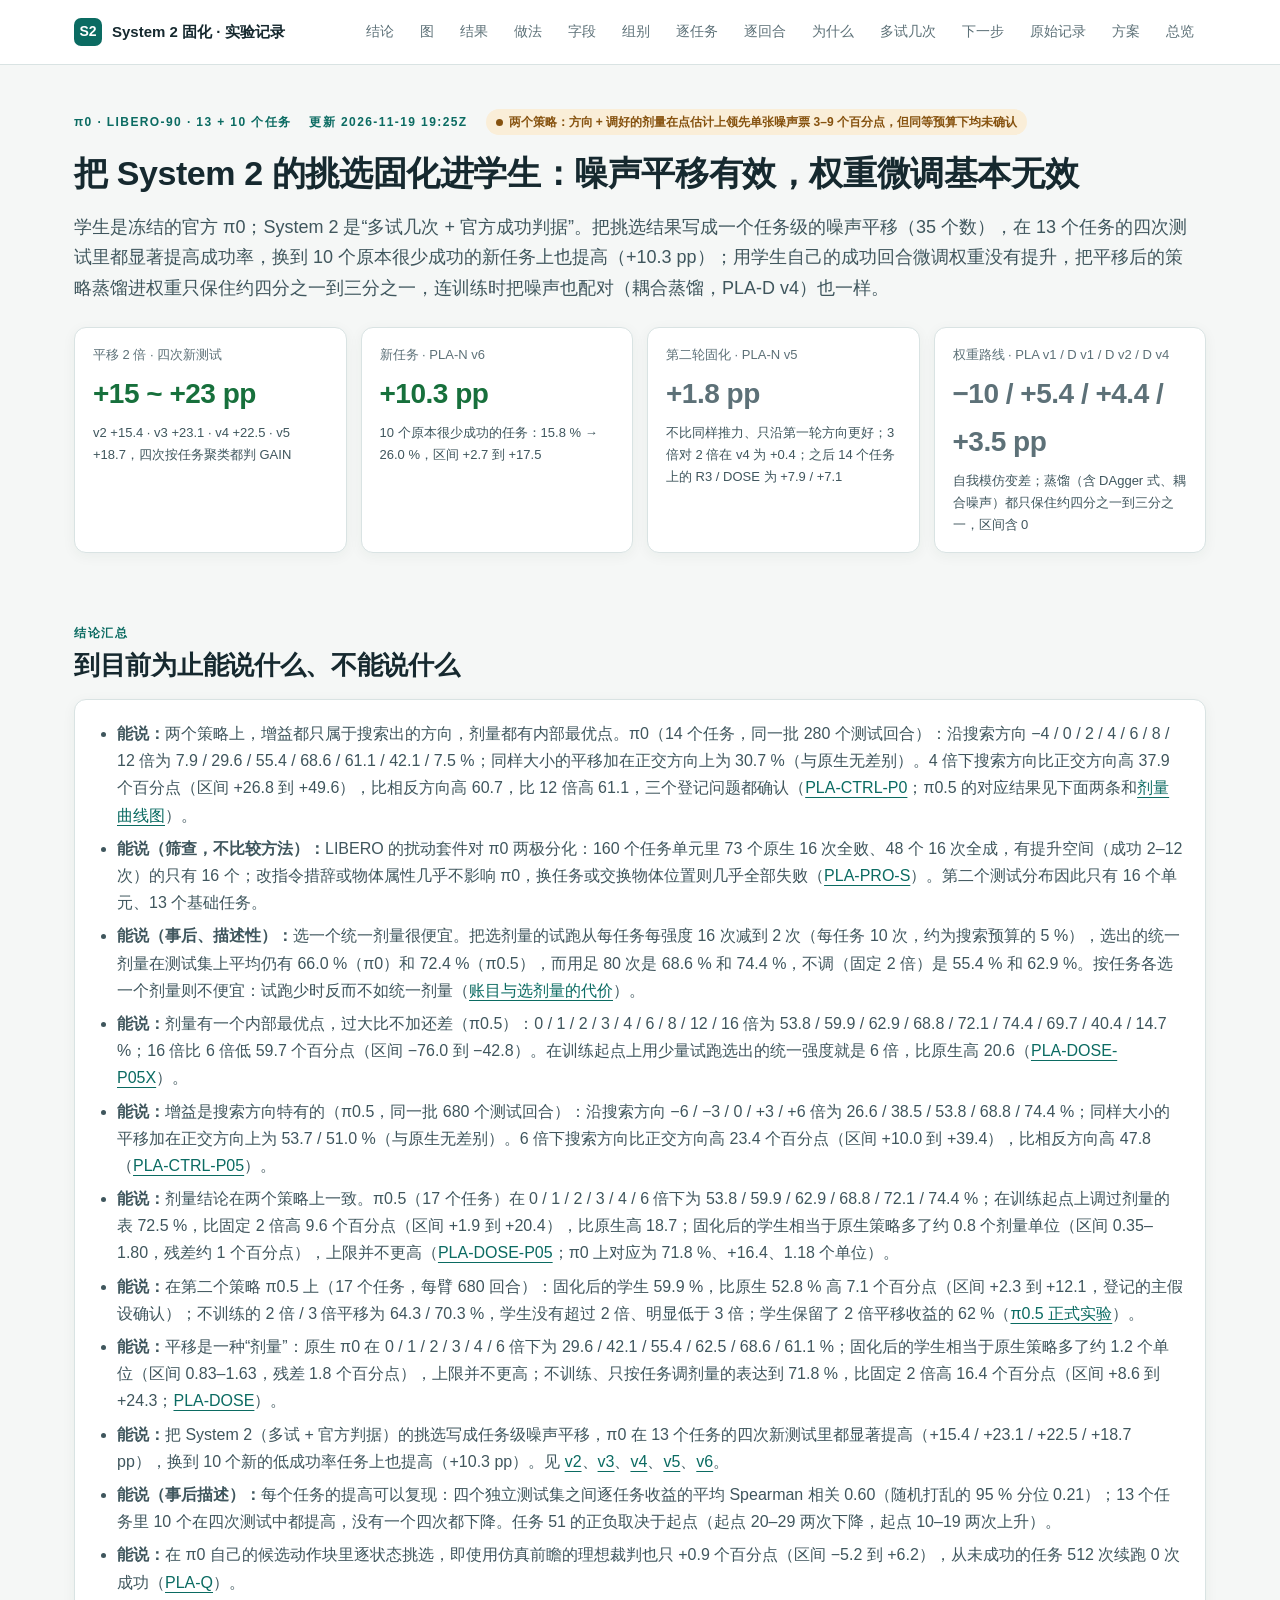
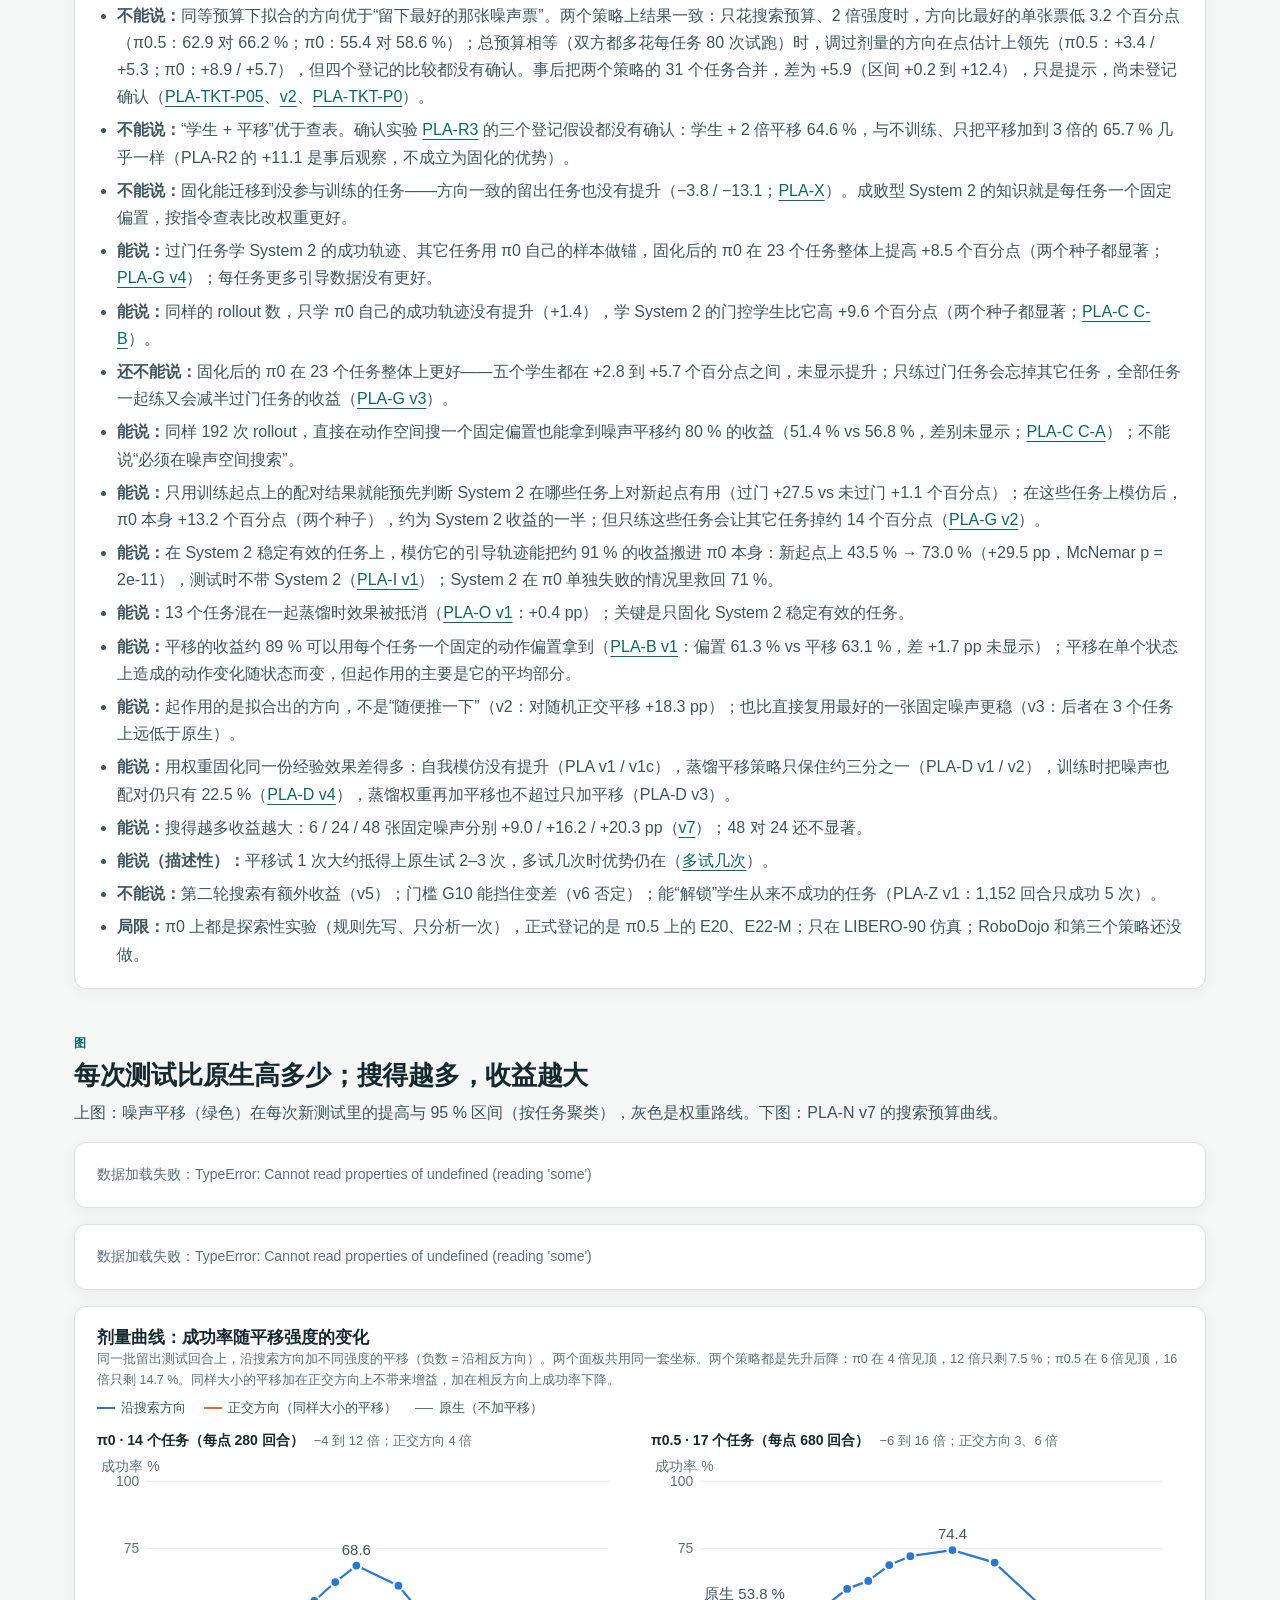
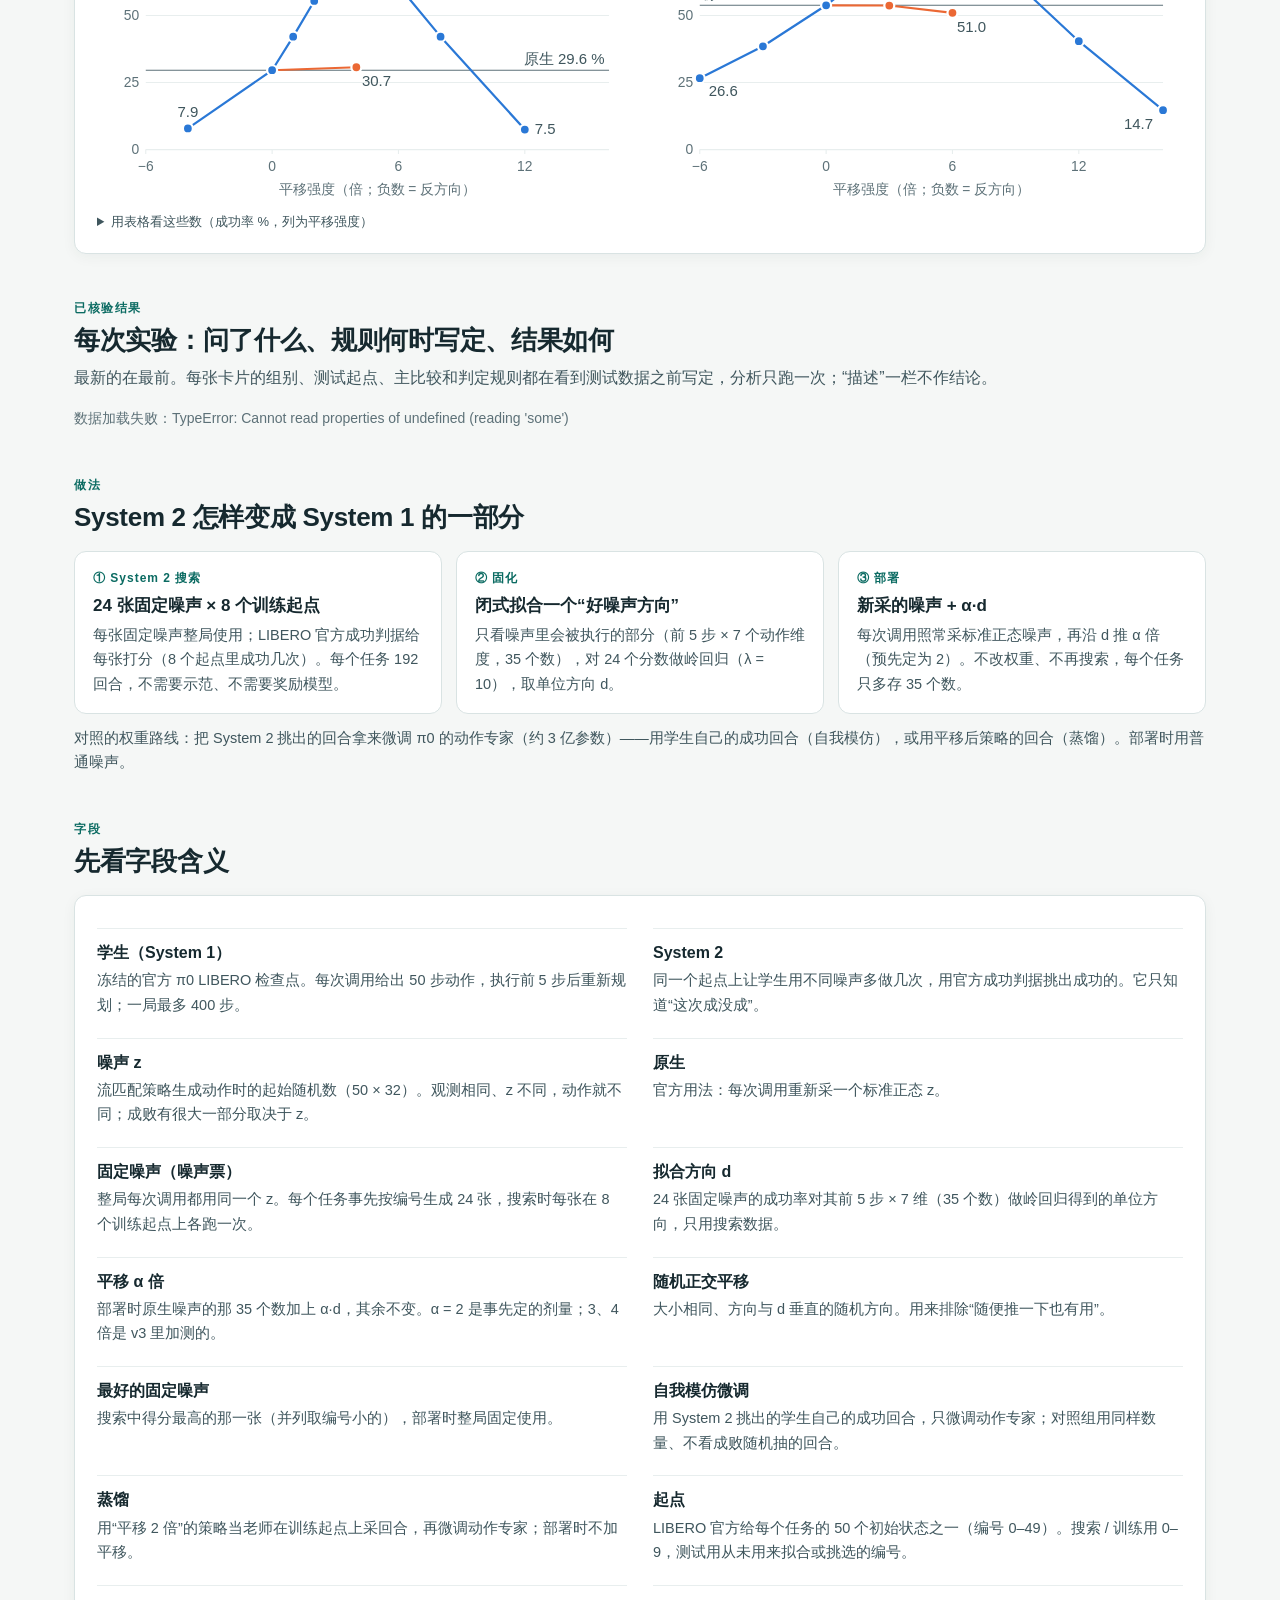
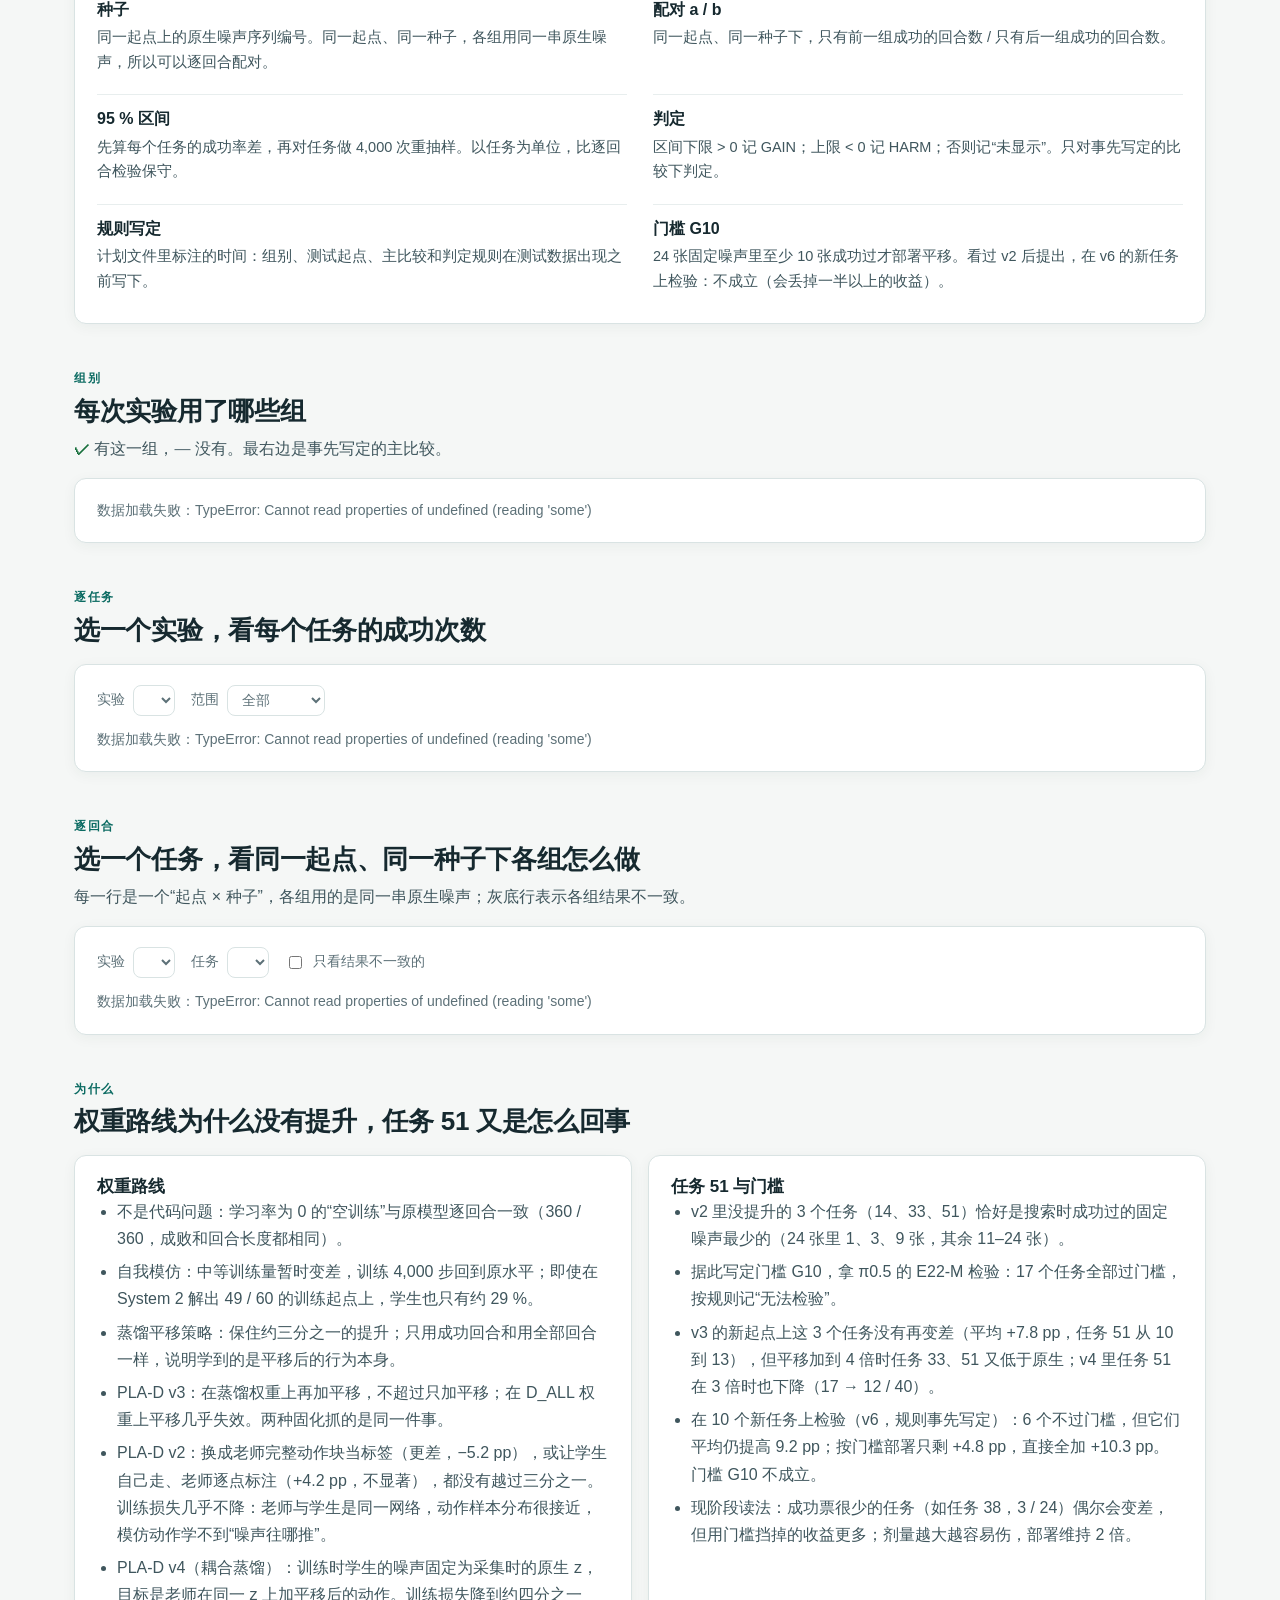
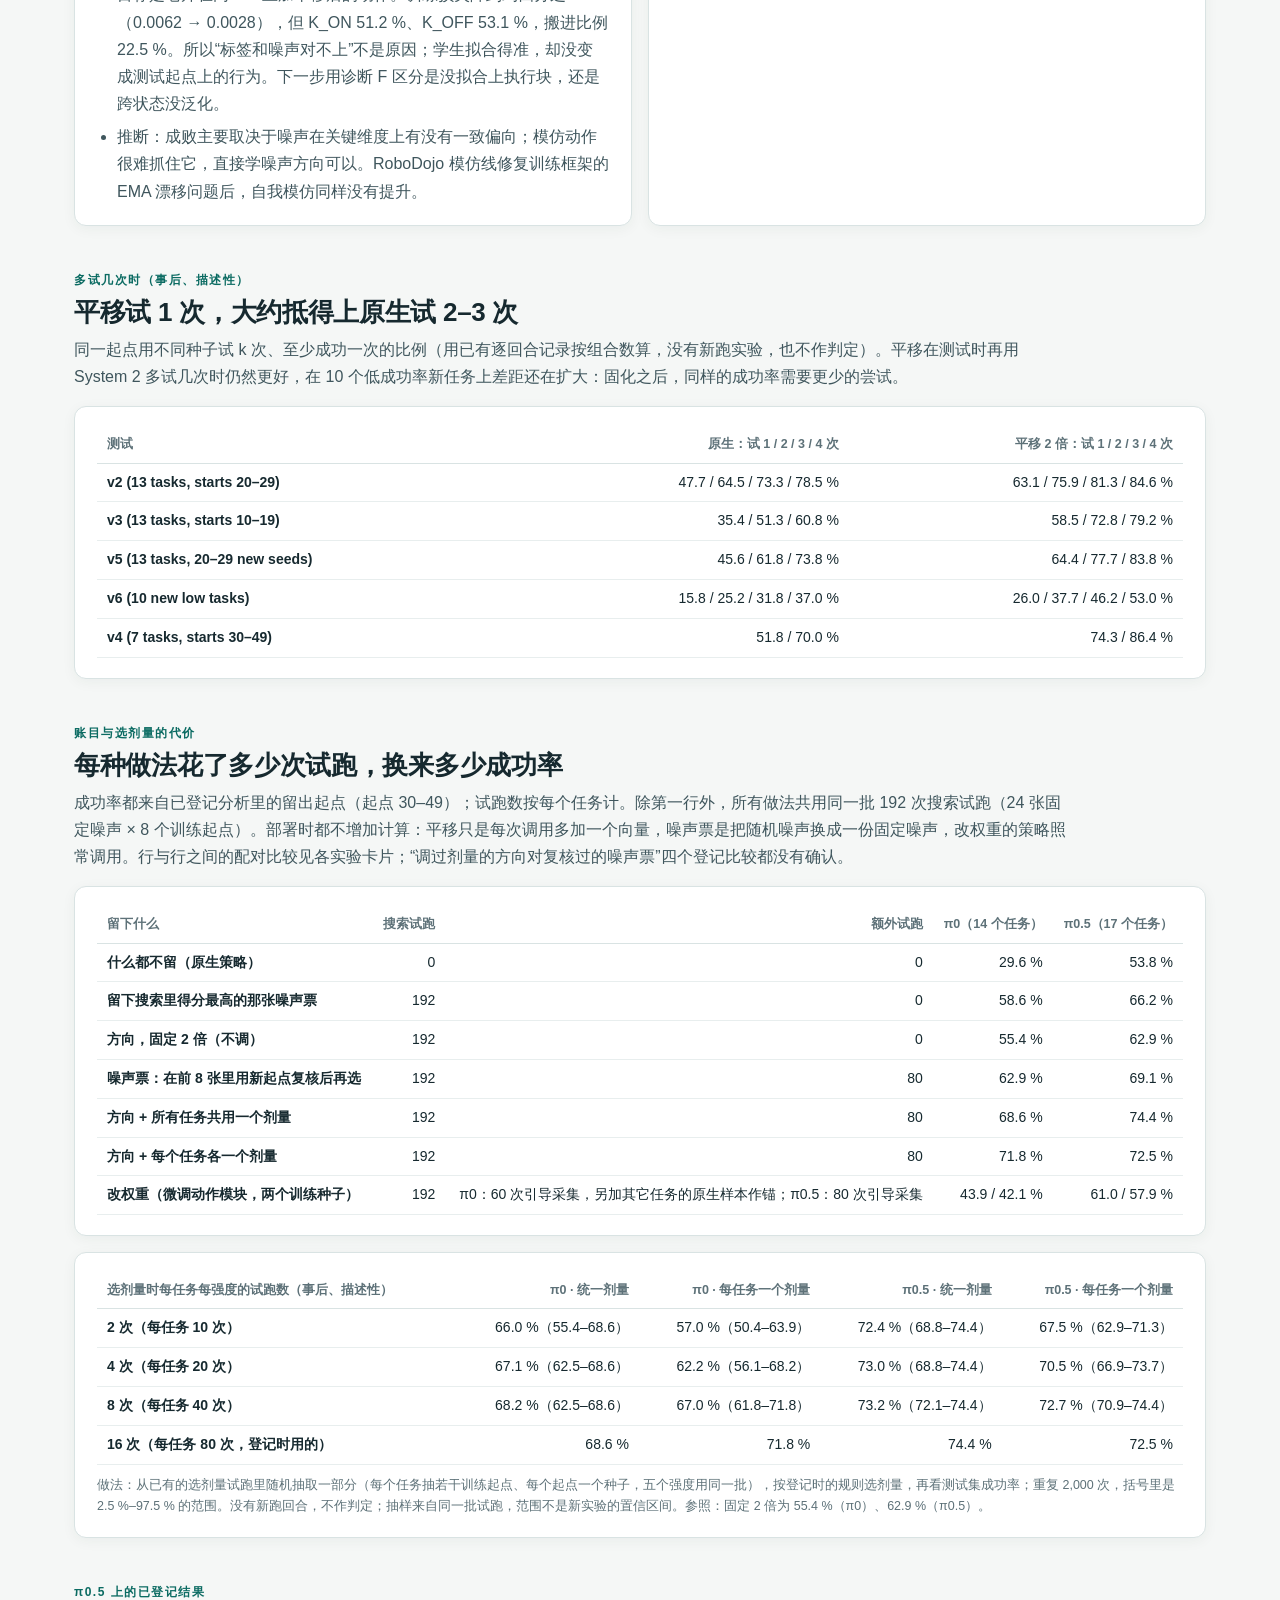
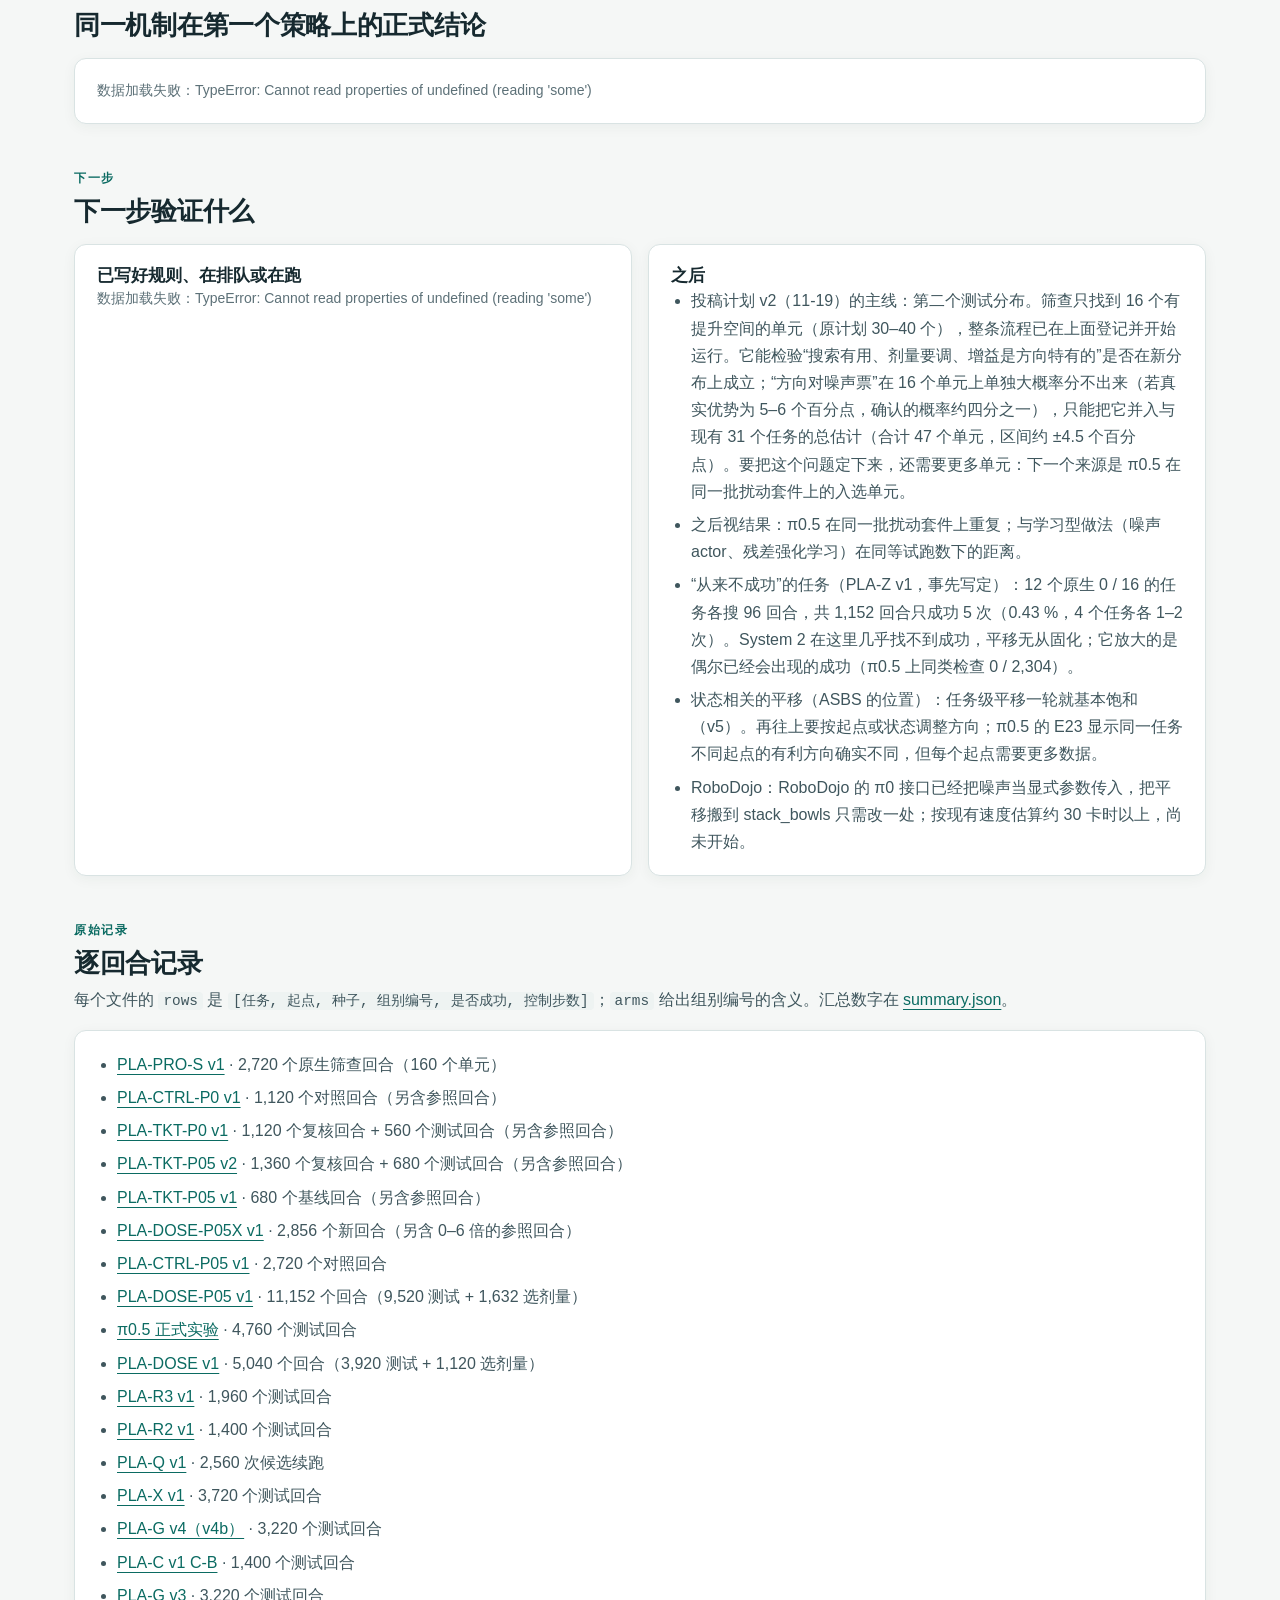
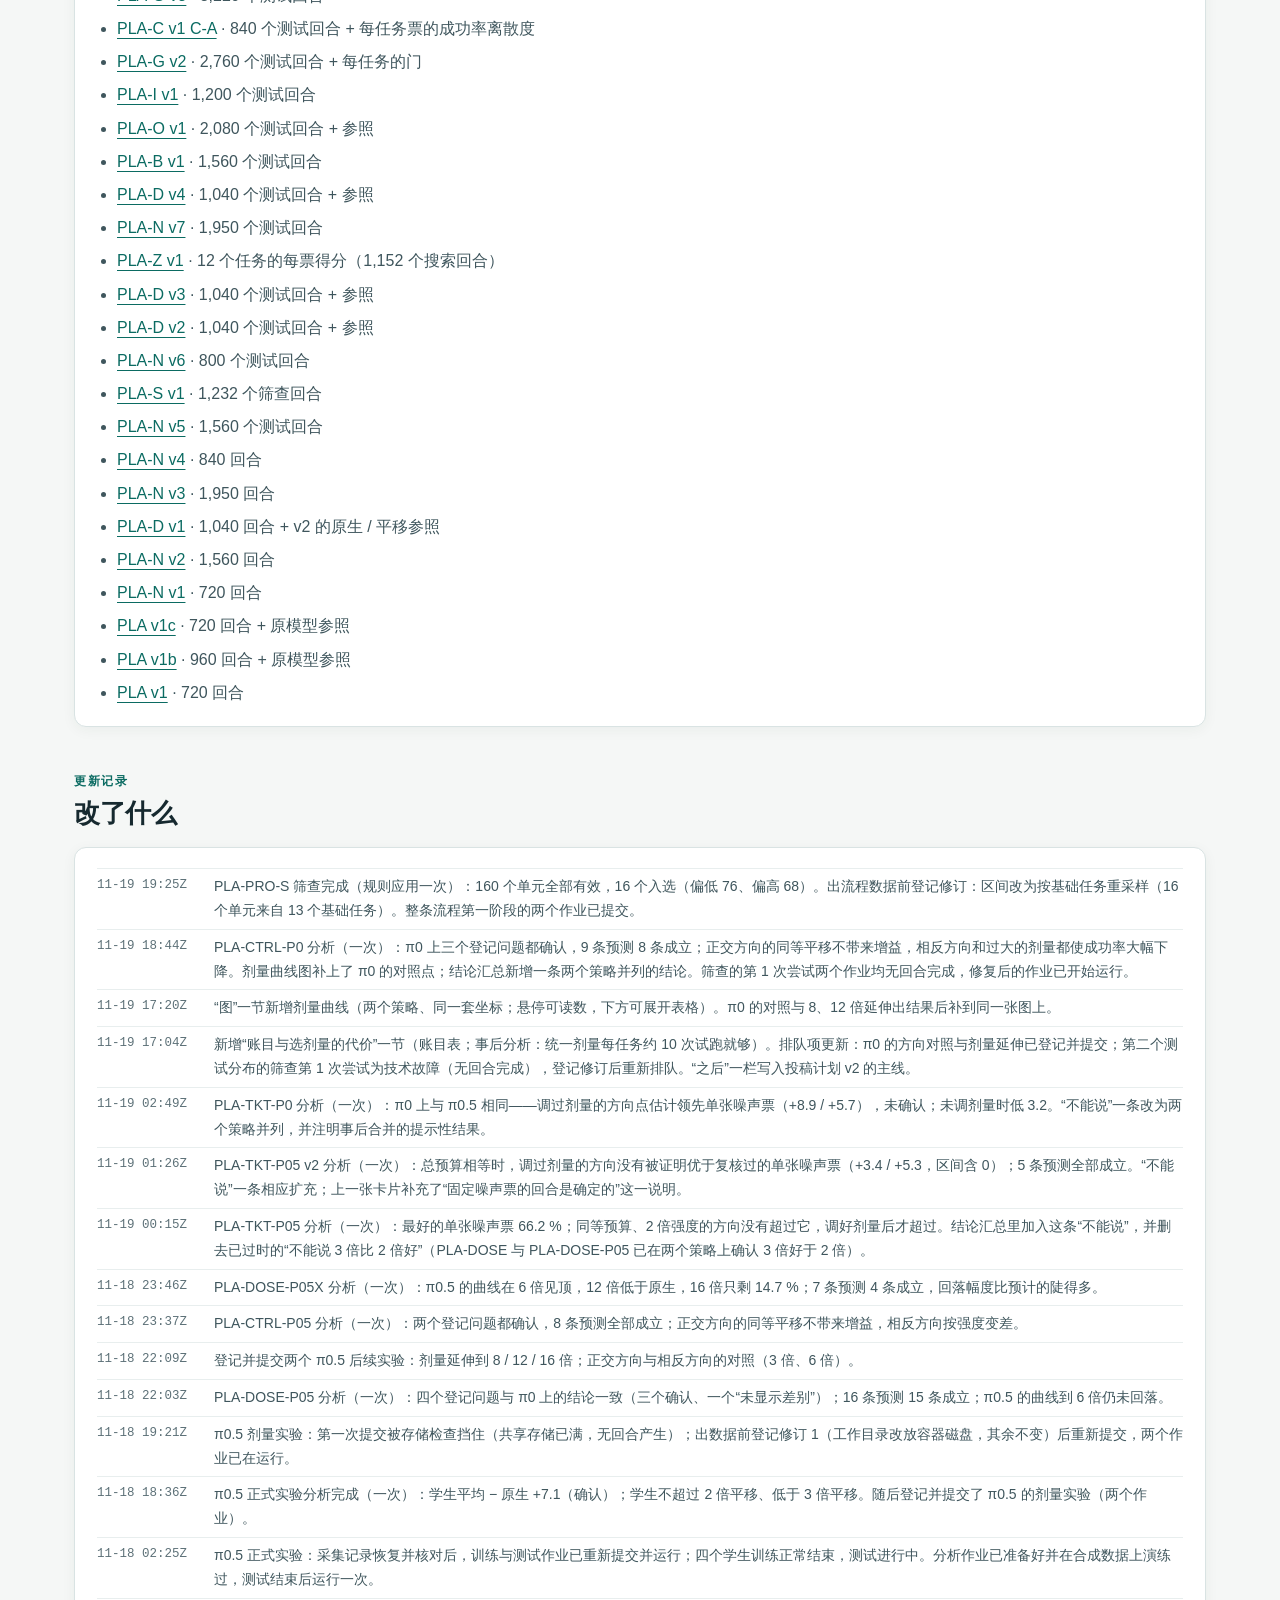
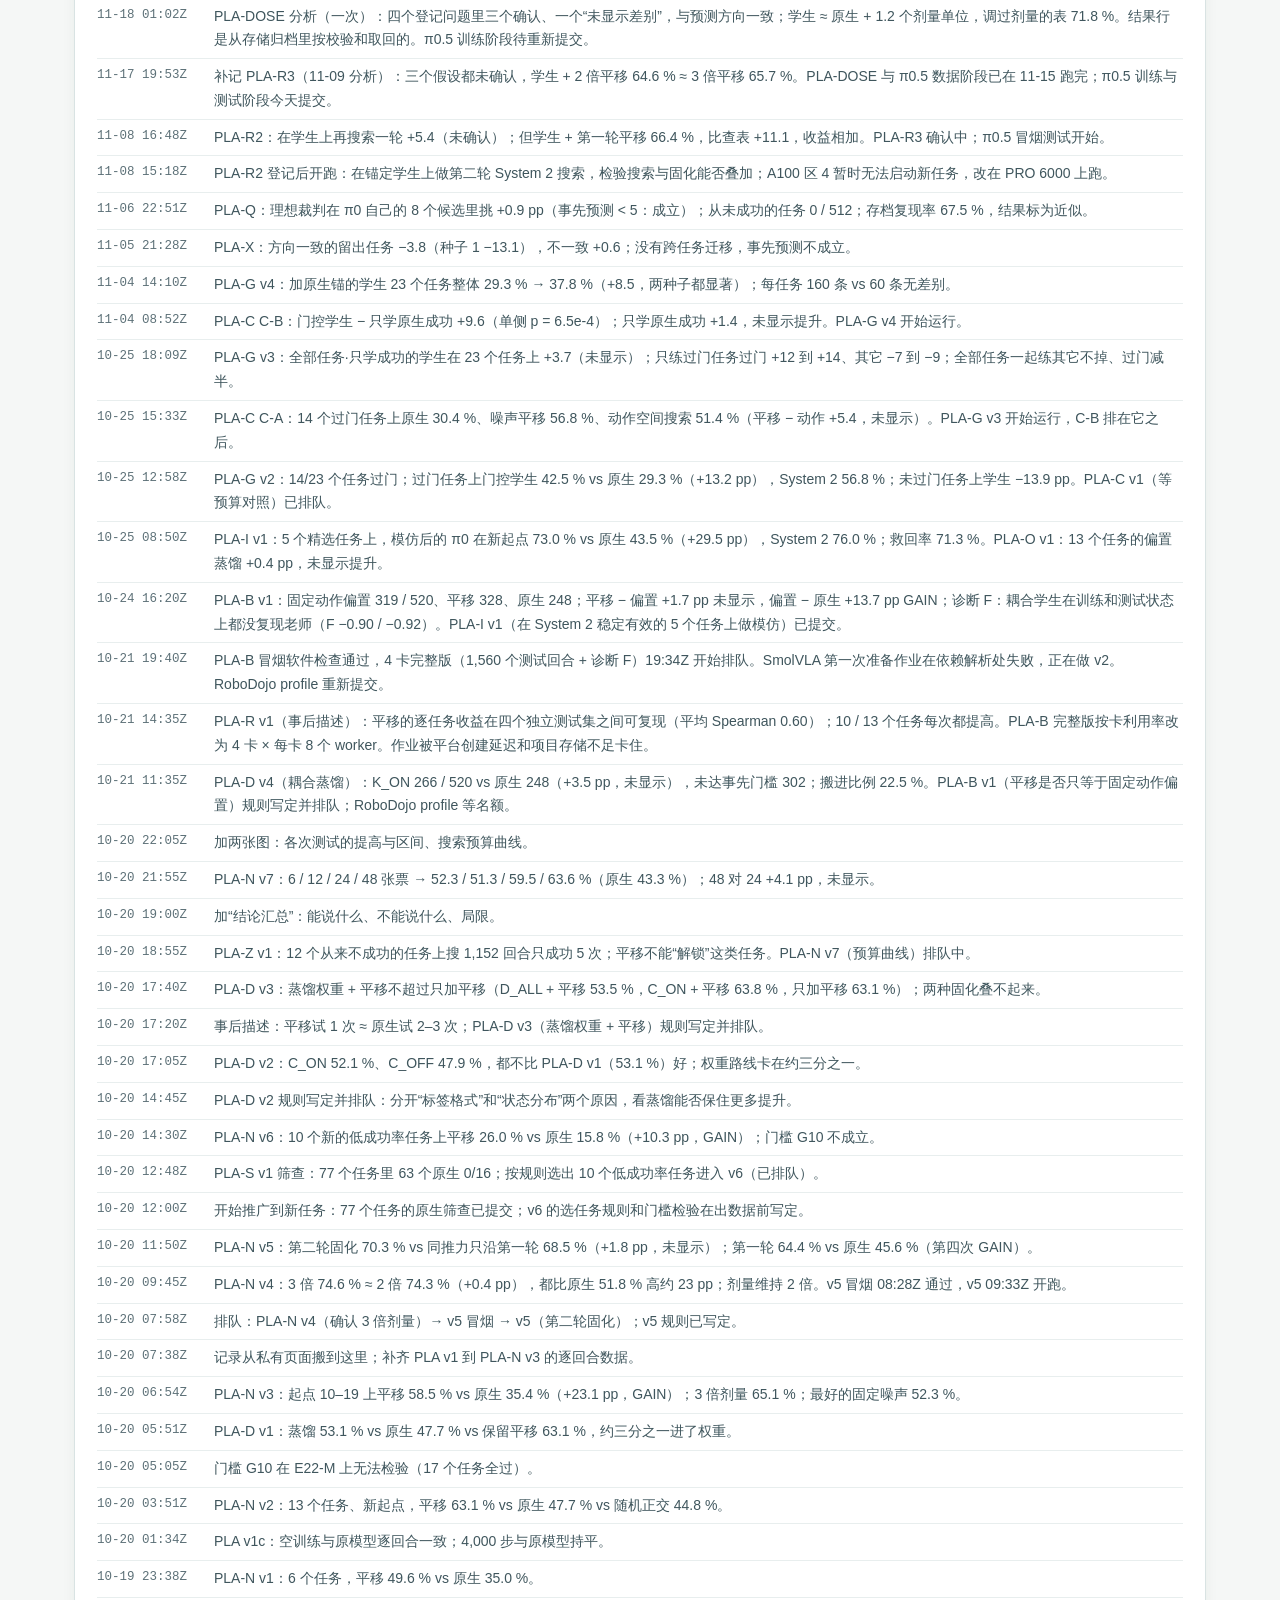
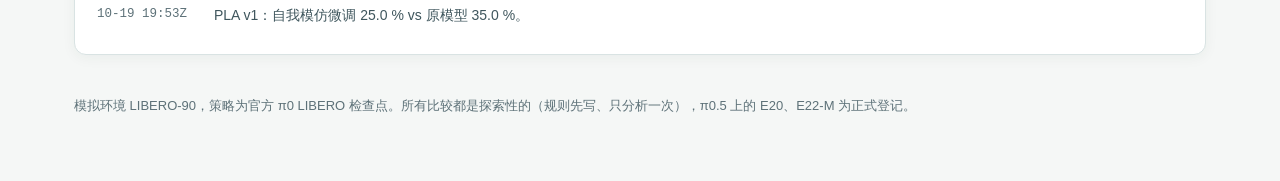
==== commit 1f528bfe: "consolidation: PLA-PRO-S v1 screen result (16 of 160 units in band); queue: PLA-PRO v1 pipeline Co-A" ====
--- a/consolidation.html
+++ b/consolidation.html
@@ -20,7 +20,7 @@
 
 <main class="page" id="top">
   <section class="intro">
-    <div class="eyebrow"><span>π0 · LIBERO-90 · 13 + 10 个任务</span><span>更新 2026-11-19 18:44Z</span><span class="chip">两个策略：方向 + 调好的剂量在点估计上领先单张噪声票 3–9 个百分点，但同等预算下均未确认</span></div>
+    <div class="eyebrow"><span>π0 · LIBERO-90 · 13 + 10 个任务</span><span>更新 2026-11-19 19:25Z</span><span class="chip">两个策略：方向 + 调好的剂量在点估计上领先单张噪声票 3–9 个百分点，但同等预算下均未确认</span></div>
     <h1>把 System 2 的挑选固化进学生：噪声平移有效，权重微调基本无效</h1>
     <p class="lead">学生是冻结的官方 π0；System 2 是“多试几次 + 官方成功判据”。把挑选结果写成一个任务级的噪声平移（35 个数），在 13 个任务的四次测试里都显著提高成功率，换到 10 个原本很少成功的新任务上也提高（+10.3 pp）；用学生自己的成功回合微调权重没有提升，把平移后的策略蒸馏进权重只保住约四分之一到三分之一，连训练时把噪声也配对（耦合蒸馏，PLA-D v4）也一样。</p>
     <div class="tiles">
@@ -36,6 +36,7 @@
     <div class="panel">
       <ul class="list">
         <li><b>能说：</b>两个策略上，增益都只属于搜索出的方向，剂量都有内部最优点。π0（14 个任务，同一批 280 个测试回合）：沿搜索方向 −4 / 0 / 2 / 4 / 6 / 8 / 12 倍为 7.9 / 29.6 / 55.4 / 68.6 / 61.1 / 42.1 / 7.5 %；同样大小的平移加在正交方向上为 30.7 %（与原生无差别）。4 倍下搜索方向比正交方向高 37.9 个百分点（区间 +26.8 到 +49.6），比相反方向高 60.7，比 12 倍高 61.1，三个登记问题都确认（<a href="#exp-pla_ctrl_p0_v1">PLA-CTRL-P0</a>；π0.5 的对应结果见下面两条和<a href="#dose">剂量曲线图</a>）。</li>
+        <li><b>能说（筛查，不比较方法）：</b>LIBERO 的扰动套件对 π0 两极分化：160 个任务单元里 73 个原生 16 次全败、48 个 16 次全成，有提升空间（成功 2–12 次）的只有 16 个；改指令措辞或物体属性几乎不影响 π0，换任务或交换物体位置则几乎全部失败（<a href="#exp-pla_pro_s_v1">PLA-PRO-S</a>）。第二个测试分布因此只有 16 个单元、13 个基础任务。</li>
         <li><b>能说（事后、描述性）：</b>选一个统一剂量很便宜。把选剂量的试跑从每任务每强度 16 次减到 2 次（每任务 10 次，约为搜索预算的 5 %），选出的统一剂量在测试集上平均仍有 66.0 %（π0）和 72.4 %（π0.5），而用足 80 次是 68.6 % 和 74.4 %，不调（固定 2 倍）是 55.4 % 和 62.9 %。按任务各选一个剂量则不便宜：试跑少时反而不如统一剂量（<a href="#accounting">账目与选剂量的代价</a>）。</li>
         <li><b>能说：</b>剂量有一个内部最优点，过大比不加还差（π0.5）：0 / 1 / 2 / 3 / 4 / 6 / 8 / 12 / 16 倍为 53.8 / 59.9 / 62.9 / 68.8 / 72.1 / 74.4 / 69.7 / 40.4 / 14.7 %；16 倍比 6 倍低 59.7 个百分点（区间 −76.0 到 −42.8）。在训练起点上用少量试跑选出的统一强度就是 6 倍，比原生高 20.6（<a href="#exp-pla_dose_p05x_v1">PLA-DOSE-P05X</a>）。</li>
         <li><b>能说：</b>增益是搜索方向特有的（π0.5，同一批 680 个测试回合）：沿搜索方向 −6 / −3 / 0 / +3 / +6 倍为 26.6 / 38.5 / 53.8 / 68.8 / 74.4 %；同样大小的平移加在正交方向上为 53.7 / 51.0 %（与原生无差别）。6 倍下搜索方向比正交方向高 23.4 个百分点（区间 +10.0 到 +39.4），比相反方向高 47.8（<a href="#exp-pla_ctrl_p05_v1">PLA-CTRL-P05</a>）。</li>
@@ -263,7 +264,7 @@
       <div class="panel"><h3>已写好规则、在排队或在跑</h3><div id="queue"><p class="loading">正在读取…</p></div></div>
       <div class="panel"><h3>之后</h3>
         <ul class="list">
-          <li>投稿计划 v2（11-19）的主线：第二个测试分布。筛查出足够多“有提升空间”的单元后，在上面登记整条流程（搜索 → 方向 + 选剂量 → 噪声票复核 → 留出测试），并事先写定一个把新单元和现有 31 个任务合在一起的“方向对噪声票”检验。现有四个比较都未确认，这是它能否写成方法优势的唯一依据。</li>
+          <li>投稿计划 v2（11-19）的主线：第二个测试分布。筛查只找到 16 个有提升空间的单元（原计划 30–40 个），整条流程已在上面登记并开始运行。它能检验“搜索有用、剂量要调、增益是方向特有的”是否在新分布上成立；“方向对噪声票”在 16 个单元上单独大概率分不出来（若真实优势为 5–6 个百分点，确认的概率约四分之一），只能把它并入与现有 31 个任务的总估计（合计 47 个单元，区间约 ±4.5 个百分点）。要把这个问题定下来，还需要更多单元：下一个来源是 π0.5 在同一批扰动套件上的入选单元。</li>
           <li>之后视结果：π0.5 在同一批扰动套件上重复；与学习型做法（噪声 actor、残差强化学习）在同等试跑数下的距离。</li>
           <li>“从来不成功”的任务（PLA-Z v1，事先写定）：12 个原生 0 / 16 的任务各搜 96 回合，共 1,152 回合只成功 5 次（0.43 %，4 个任务各 1–2 次）。System 2 在这里几乎找不到成功，平移无从固化；它放大的是偶尔已经会出现的成功（π0.5 上同类检查 0 / 2,304）。</li>
           <li>状态相关的平移（ASBS 的位置）：任务级平移一轮就基本饱和（v5）。再往上要按起点或状态调整方向；π0.5 的 E23 显示同一任务不同起点的有利方向确实不同，但每个起点需要更多数据。</li>
@@ -277,6 +278,7 @@
     <div class="section-head"><span class="kicker">原始记录</span><h2>逐回合记录</h2>
       <p>每个文件的 <code>rows</code> 是 <code>[任务, 起点, 种子, 组别编号, 是否成功, 控制步数]</code>；<code>arms</code> 给出组别编号的含义。汇总数字在 <a href="consolidation/data/summary.json">summary.json</a>。</p></div>
     <div class="panel"><ul class="list" id="raw-list">
+      <li><a href="consolidation/data/pla_pro_s_v1.json">PLA-PRO-S v1</a> · 2,720 个原生筛查回合（160 个单元）</li>
       <li><a href="consolidation/data/pla_ctrl_p0_v1.json">PLA-CTRL-P0 v1</a> · 1,120 个对照回合（另含参照回合）</li>
       <li><a href="consolidation/data/pla_tkt_p0_v1.json">PLA-TKT-P0 v1</a> · 1,120 个复核回合 + 560 个测试回合（另含参照回合）</li>
       <li><a href="consolidation/data/pla_tkt_p05_v2.json">PLA-TKT-P05 v2</a> · 1,360 个复核回合 + 680 个测试回合（另含参照回合）</li>
@@ -320,6 +322,7 @@
   <section class="section">
     <div class="section-head"><span class="kicker">更新记录</span><h2>改了什么</h2></div>
     <div class="panel"><ul class="log">
+      <li><time>11-19 19:25Z</time><span>PLA-PRO-S 筛查完成（规则应用一次）：160 个单元全部有效，16 个入选（偏低 76、偏高 68）。出流程数据前登记修订：区间改为按基础任务重采样（16 个单元来自 13 个基础任务）。整条流程第一阶段的两个作业已提交。</span></li>
       <li><time>11-19 18:44Z</time><span>PLA-CTRL-P0 分析（一次）：π0 上三个登记问题都确认，9 条预测 8 条成立；正交方向的同等平移不带来增益，相反方向和过大的剂量都使成功率大幅下降。剂量曲线图补上了 π0 的对照点；结论汇总新增一条两个策略并列的结论。筛查的第 1 次尝试两个作业均无回合完成，修复后的作业已开始运行。</span></li>
       <li><time>11-19 17:20Z</time><span>“图”一节新增剂量曲线（两个策略、同一套坐标；悬停可读数，下方可展开表格）。π0 的对照与 8、12 倍延伸出结果后补到同一张图上。</span></li>
       <li><time>11-19 17:04Z</time><span>新增“账目与选剂量的代价”一节（账目表；事后分析：统一剂量每任务约 10 次试跑就够）。排队项更新：π0 的方向对照与剂量延伸已登记并提交；第二个测试分布的筛查第 1 次尝试为技术故障（无回合完成），登记修订后重新排队。“之后”一栏写入投稿计划 v2 的主线。</span></li>
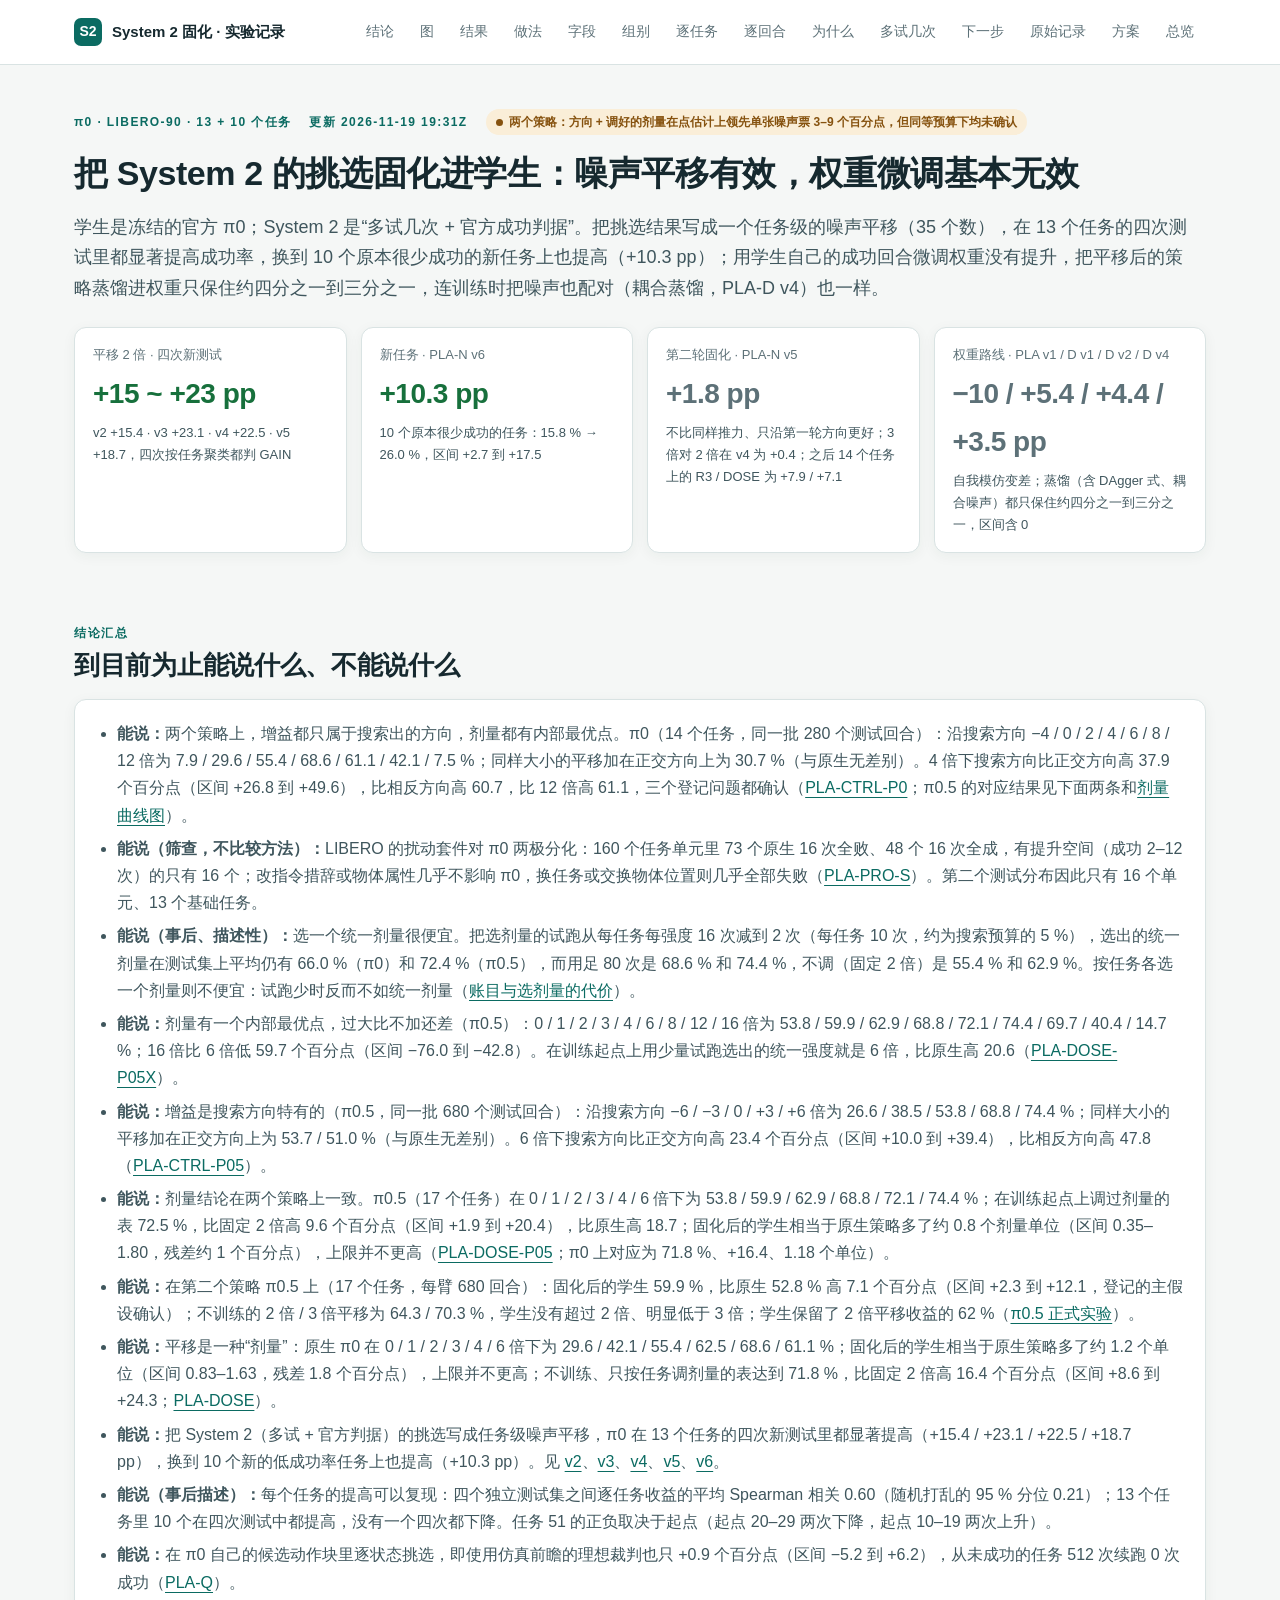
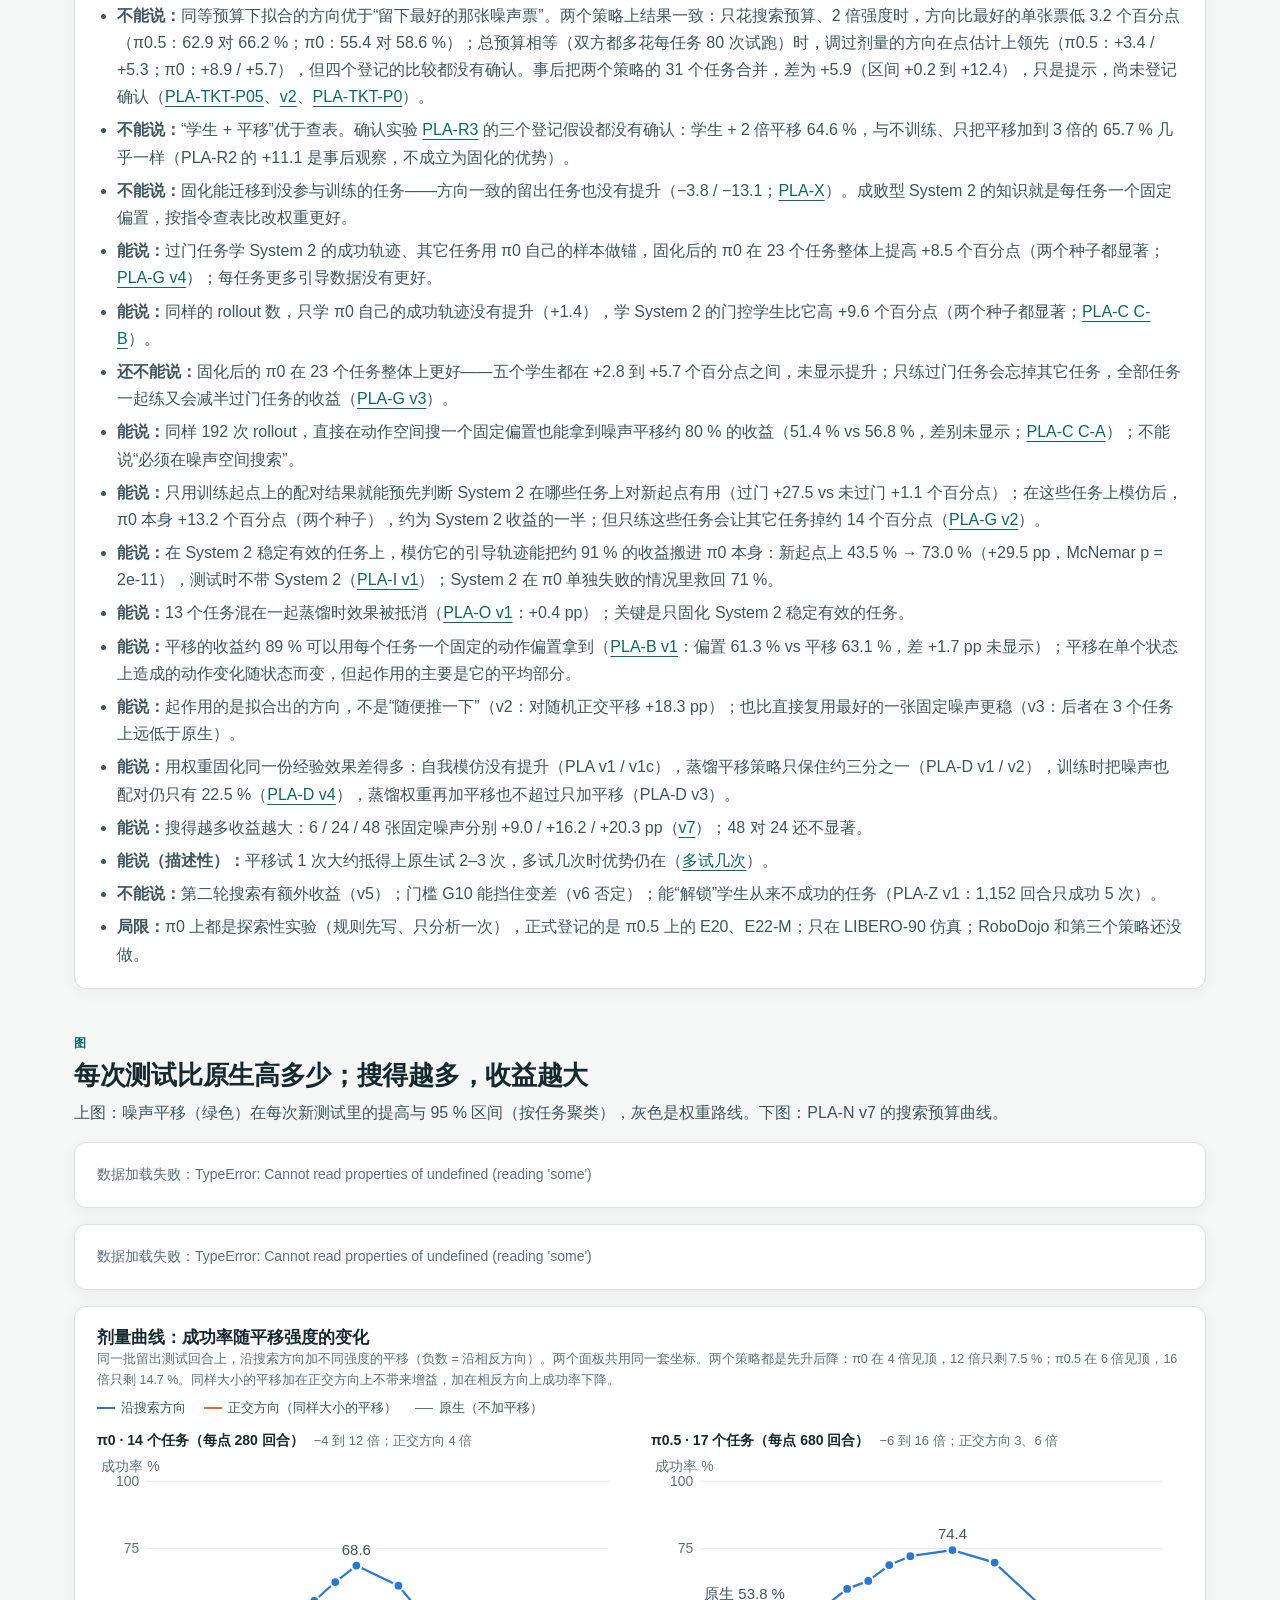
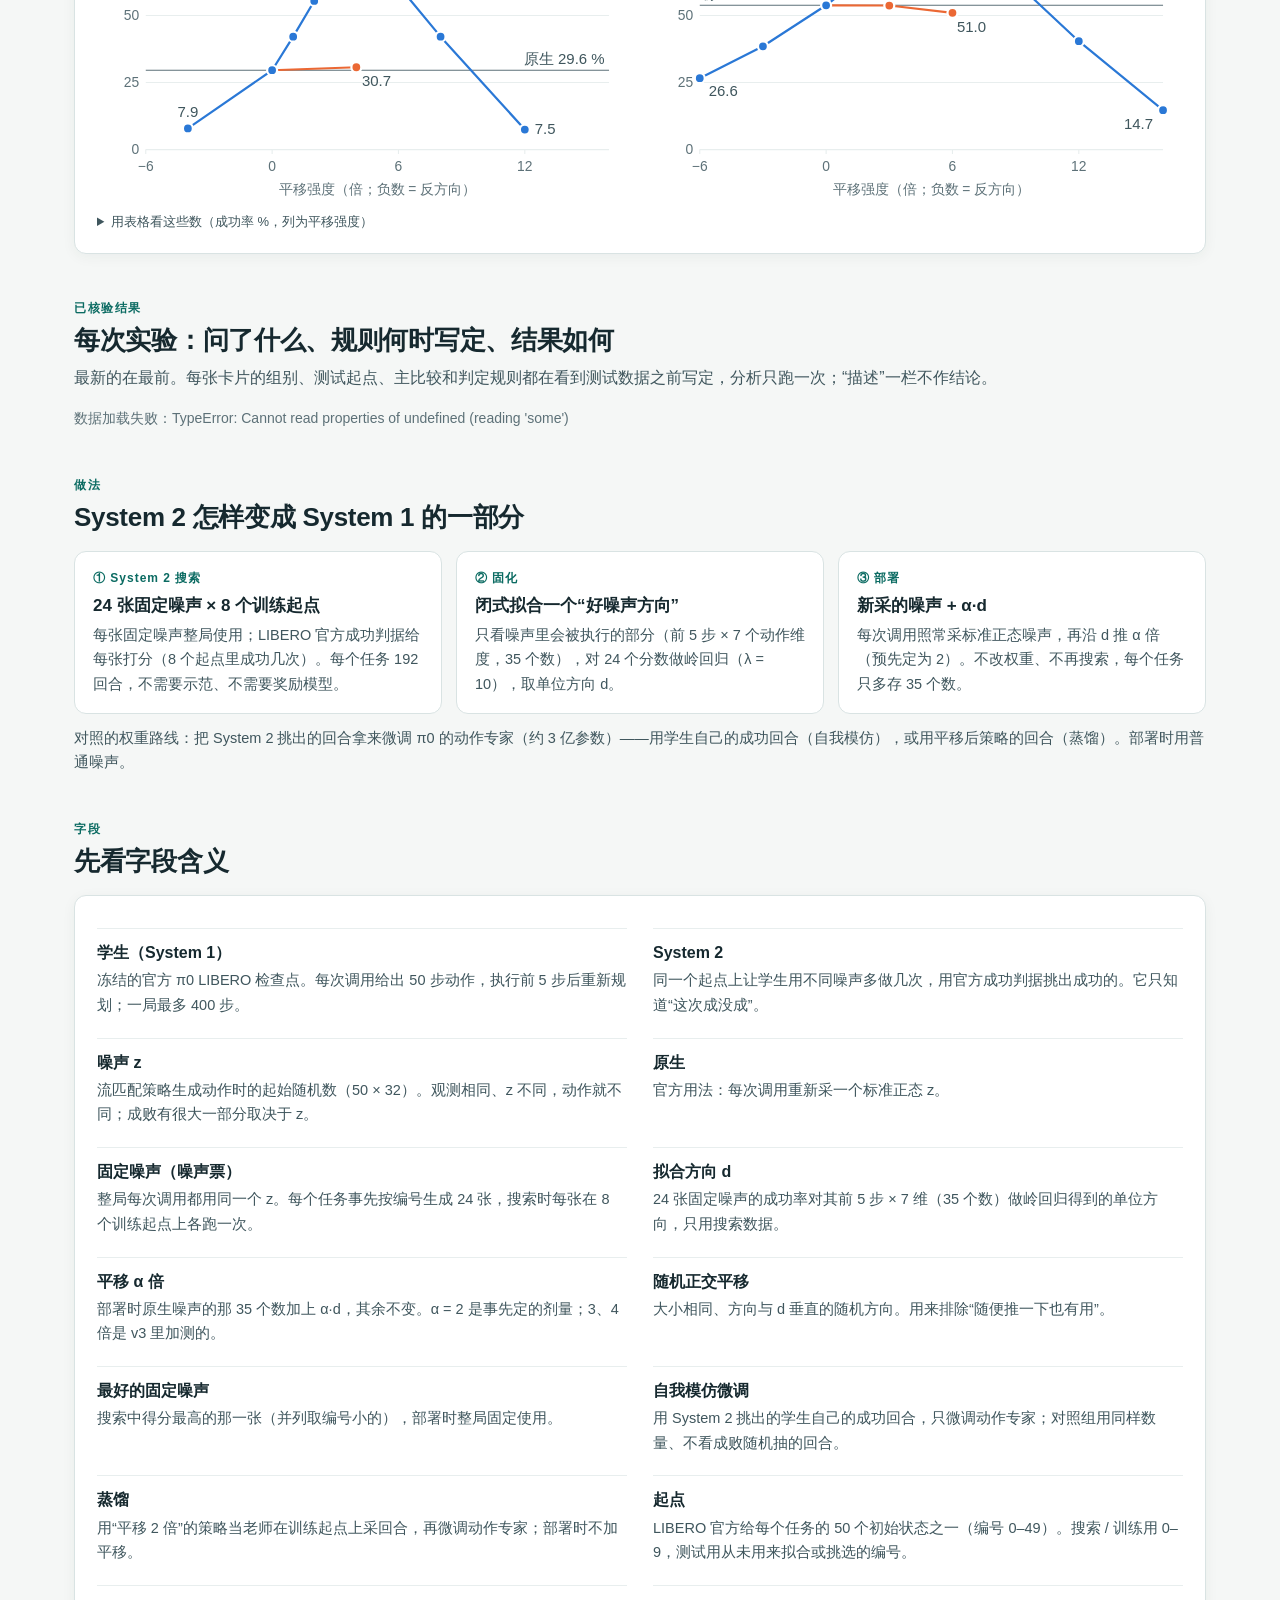
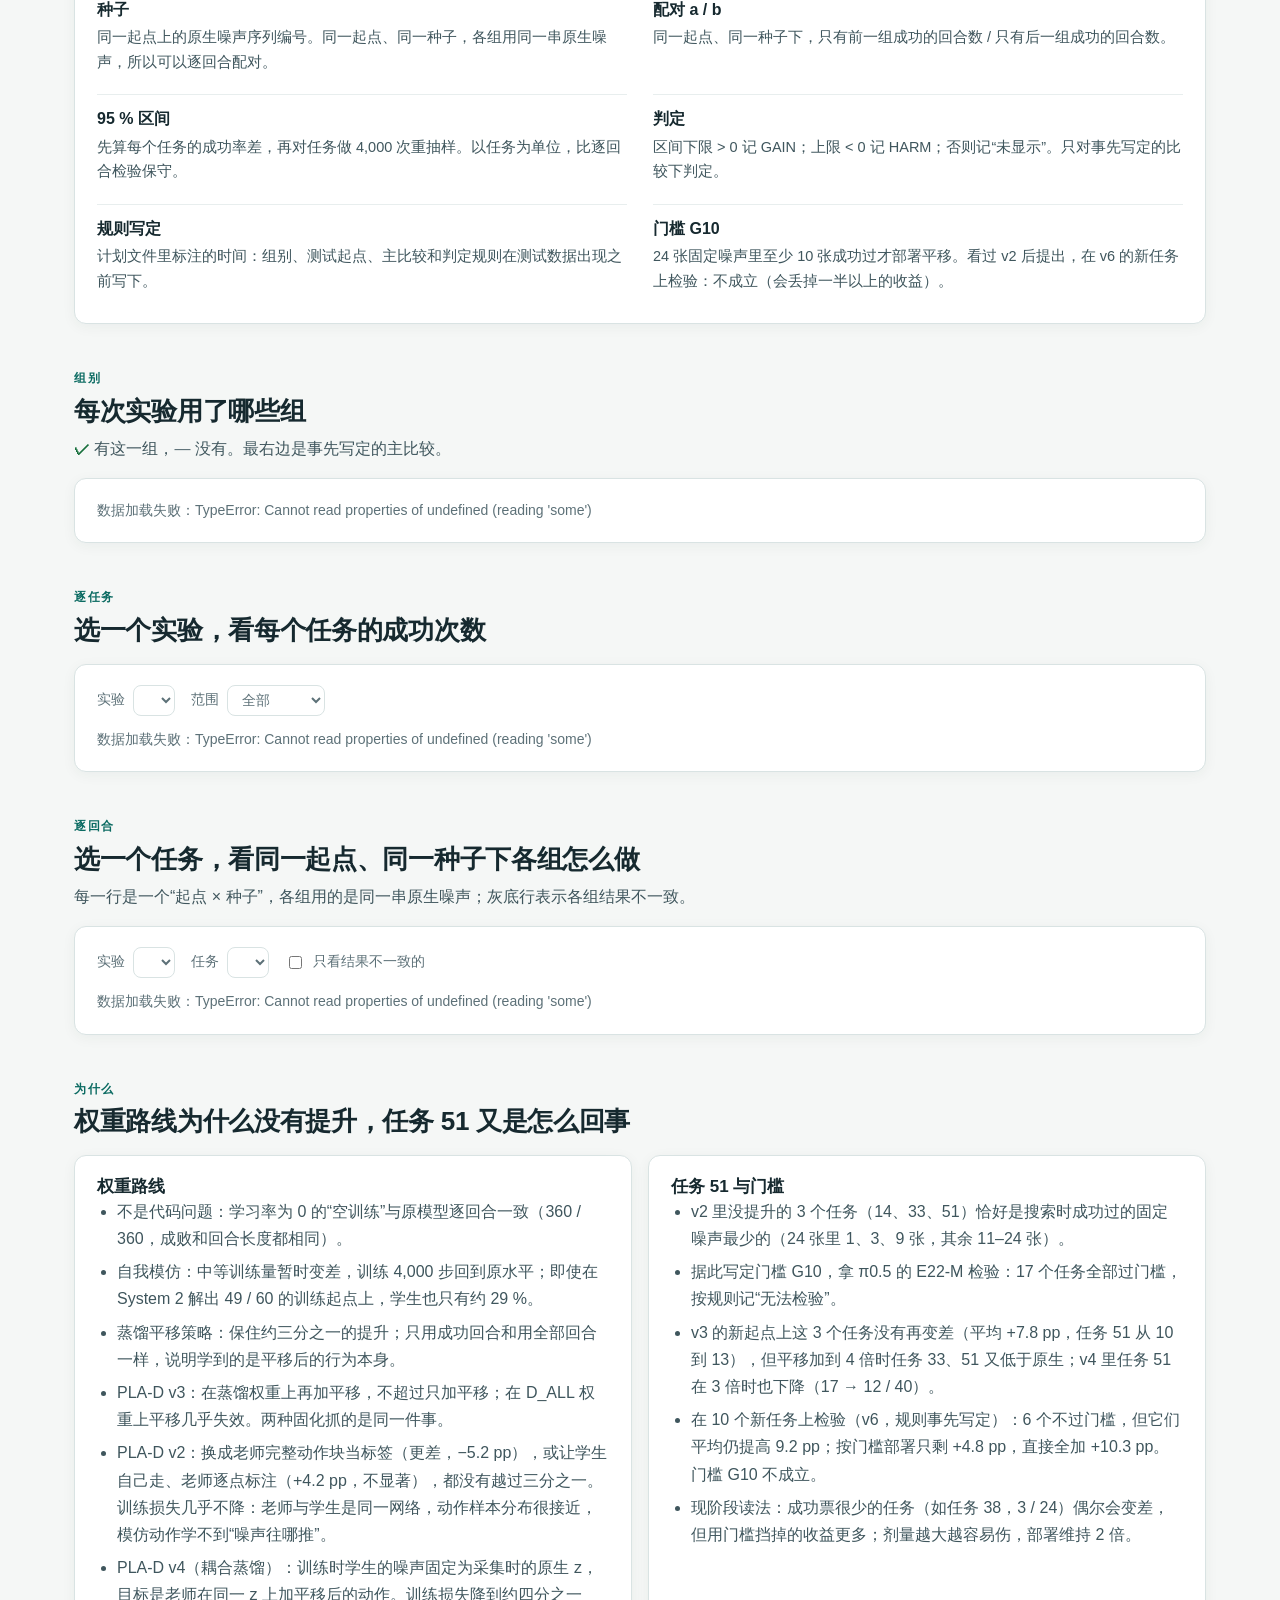
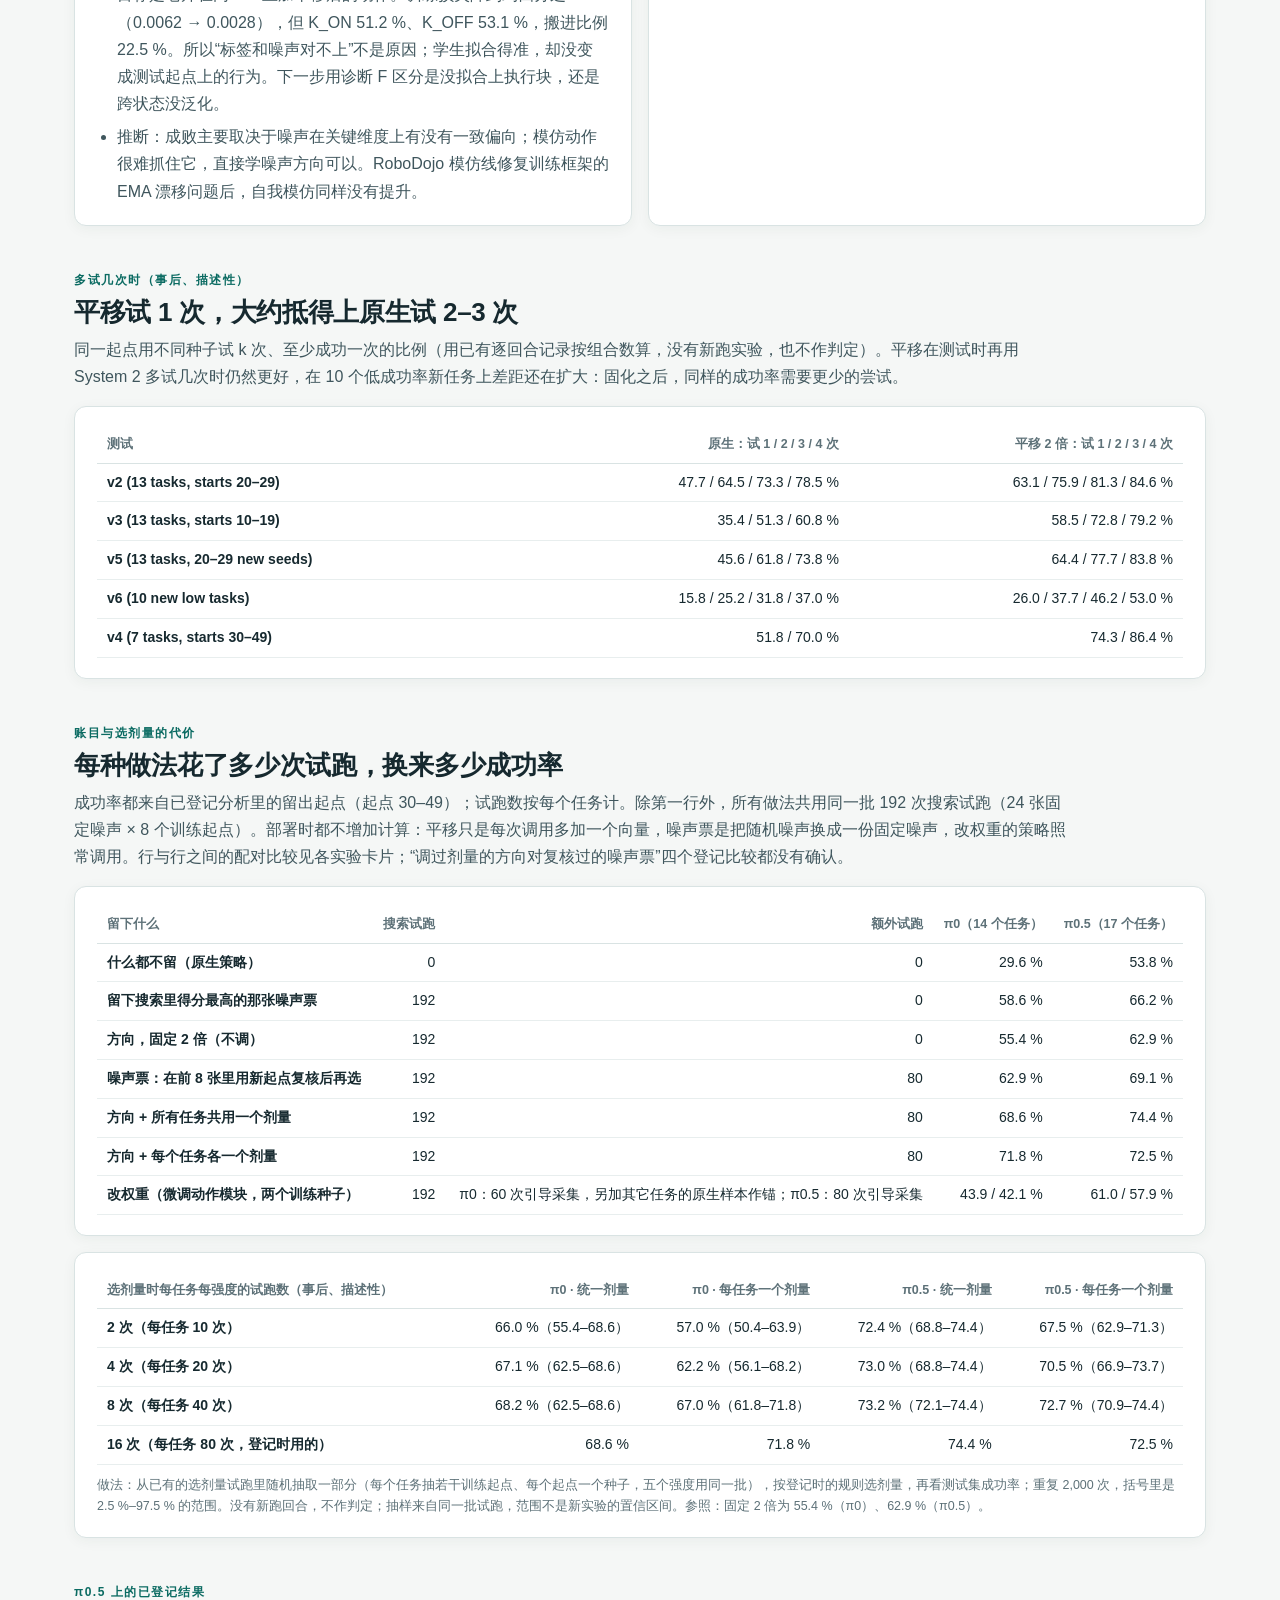
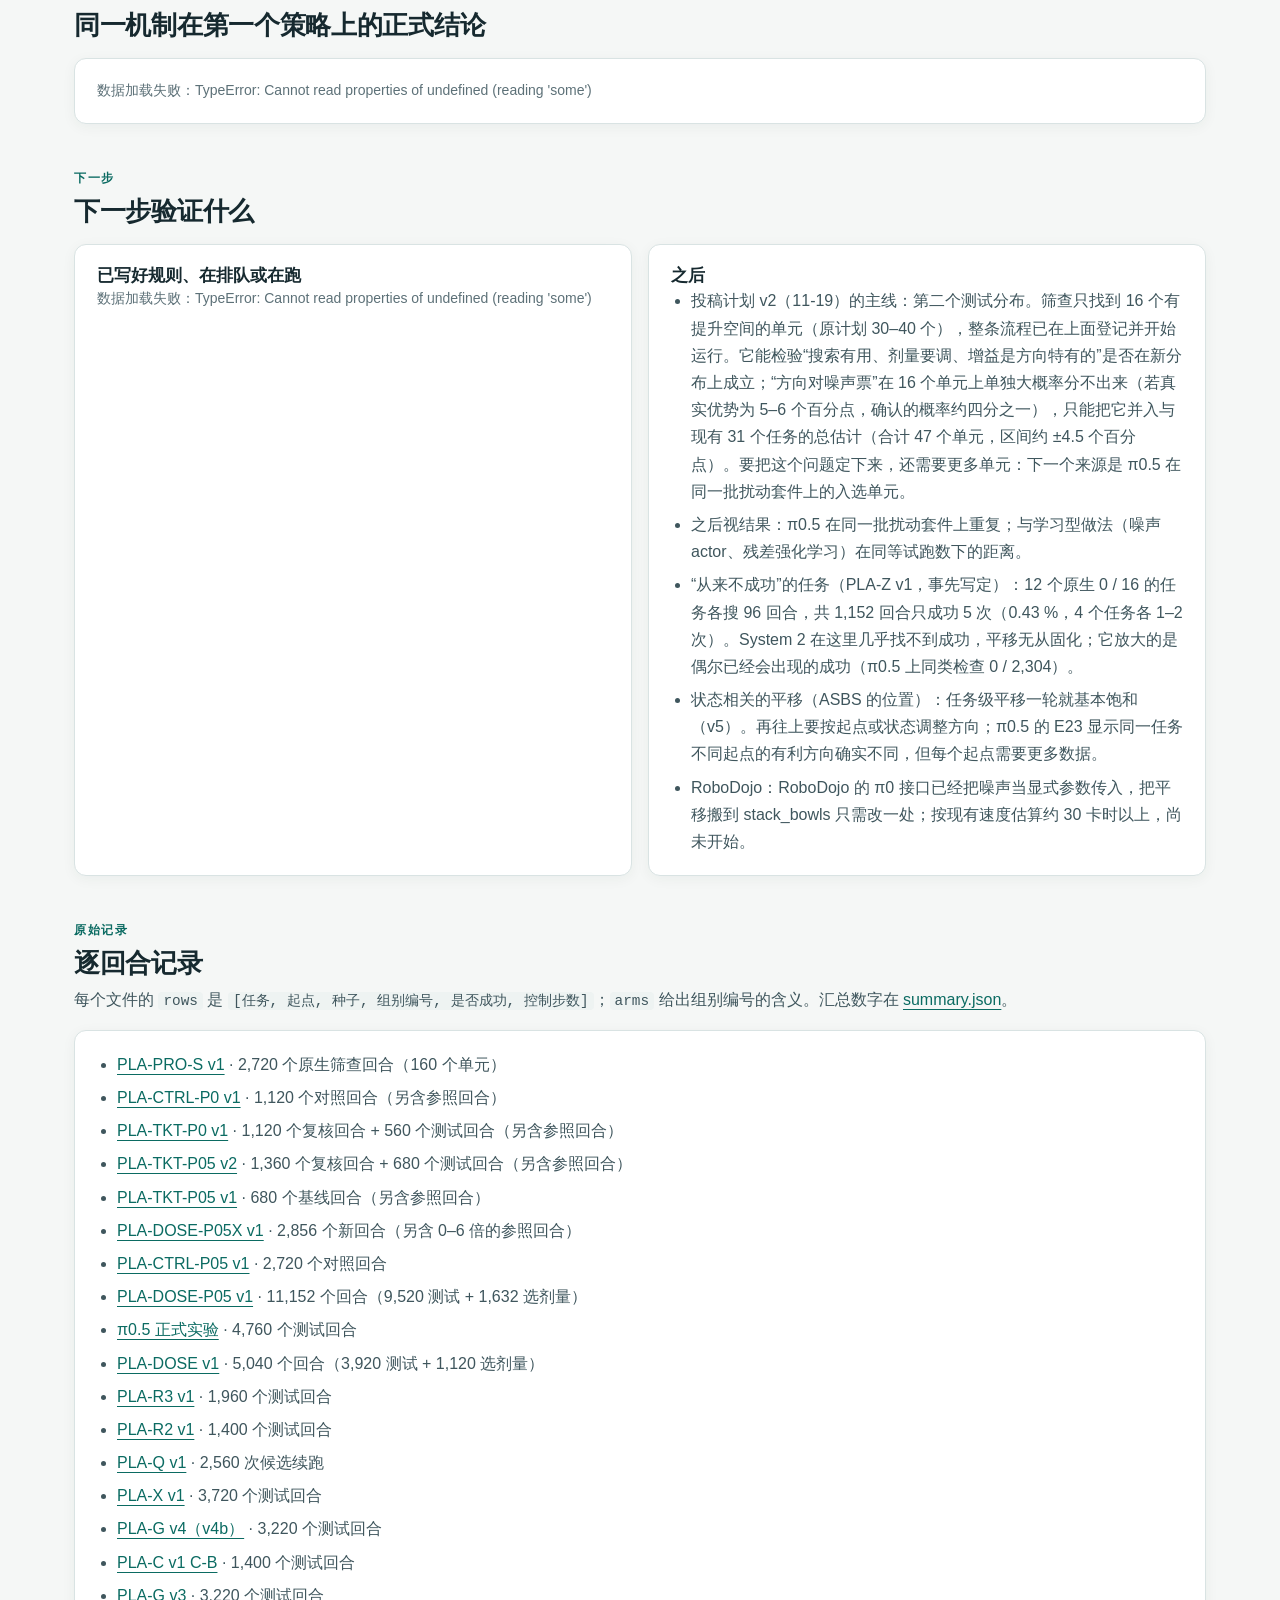
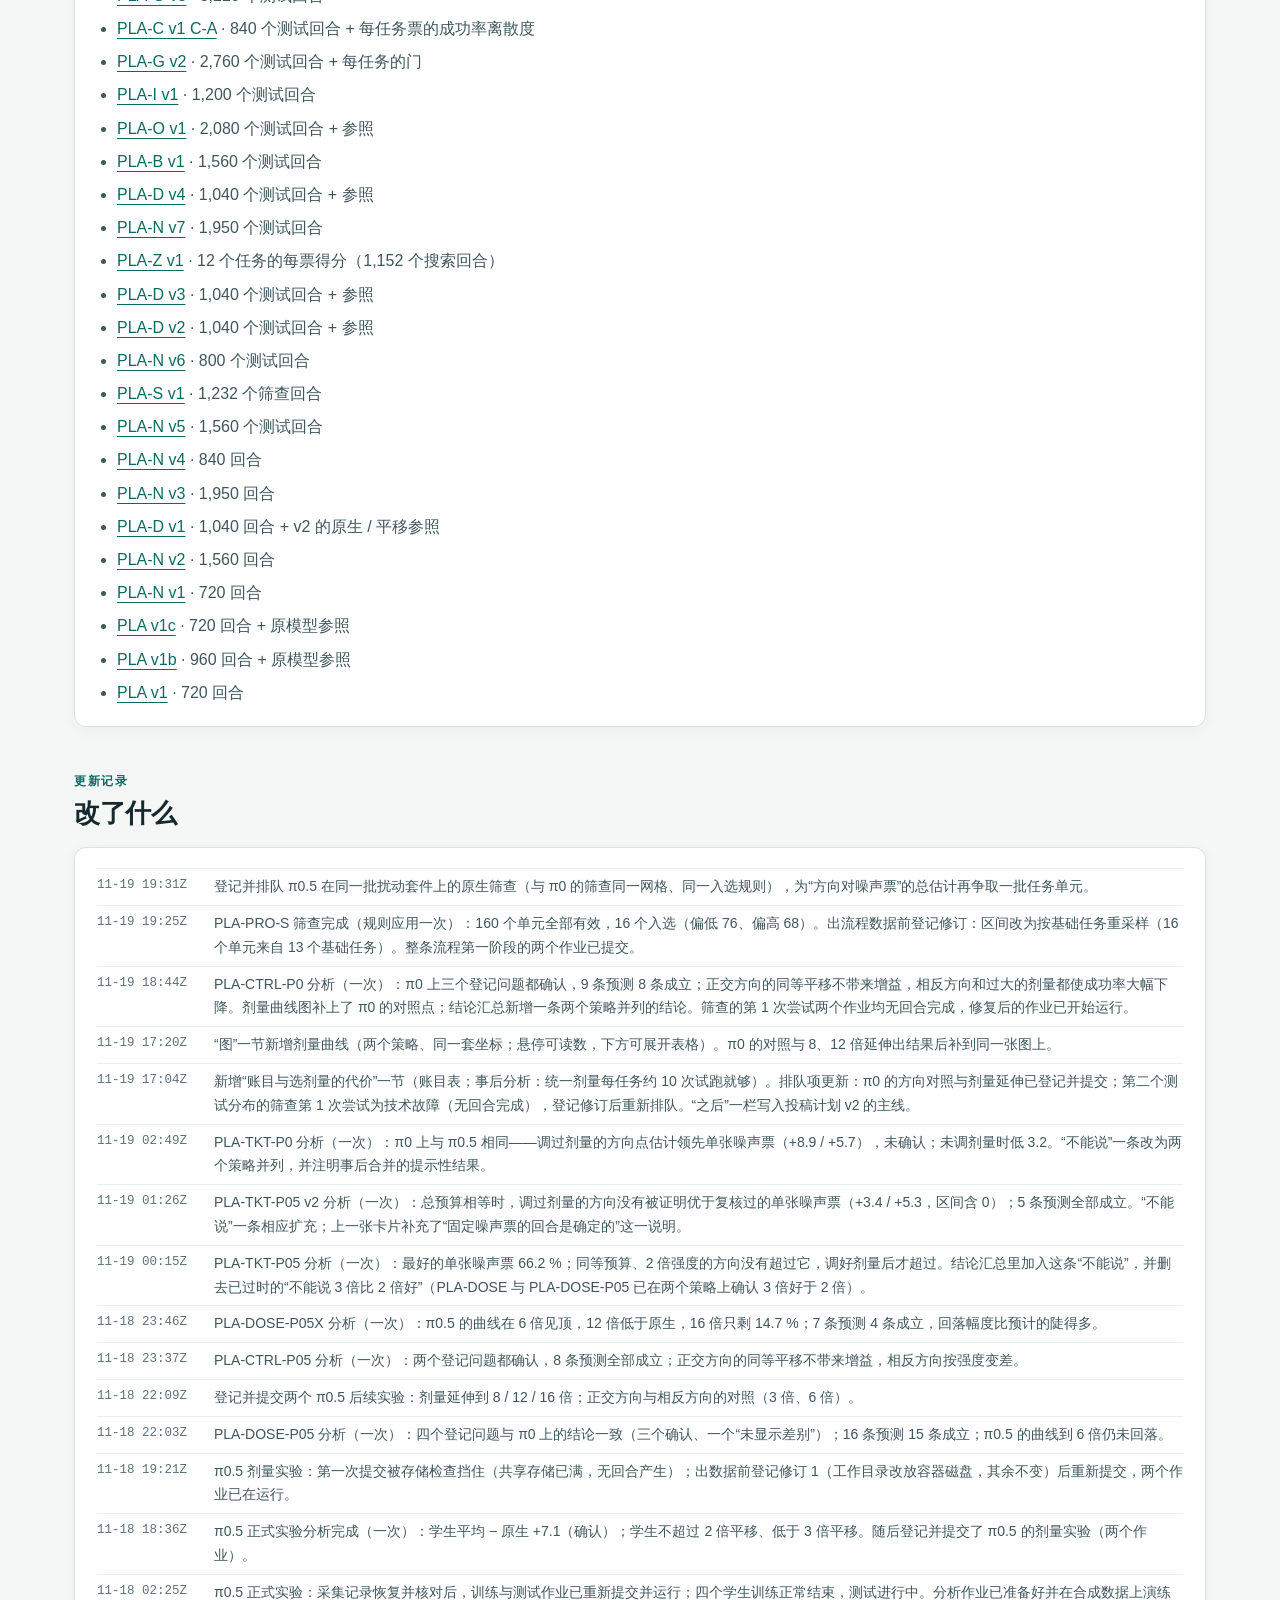
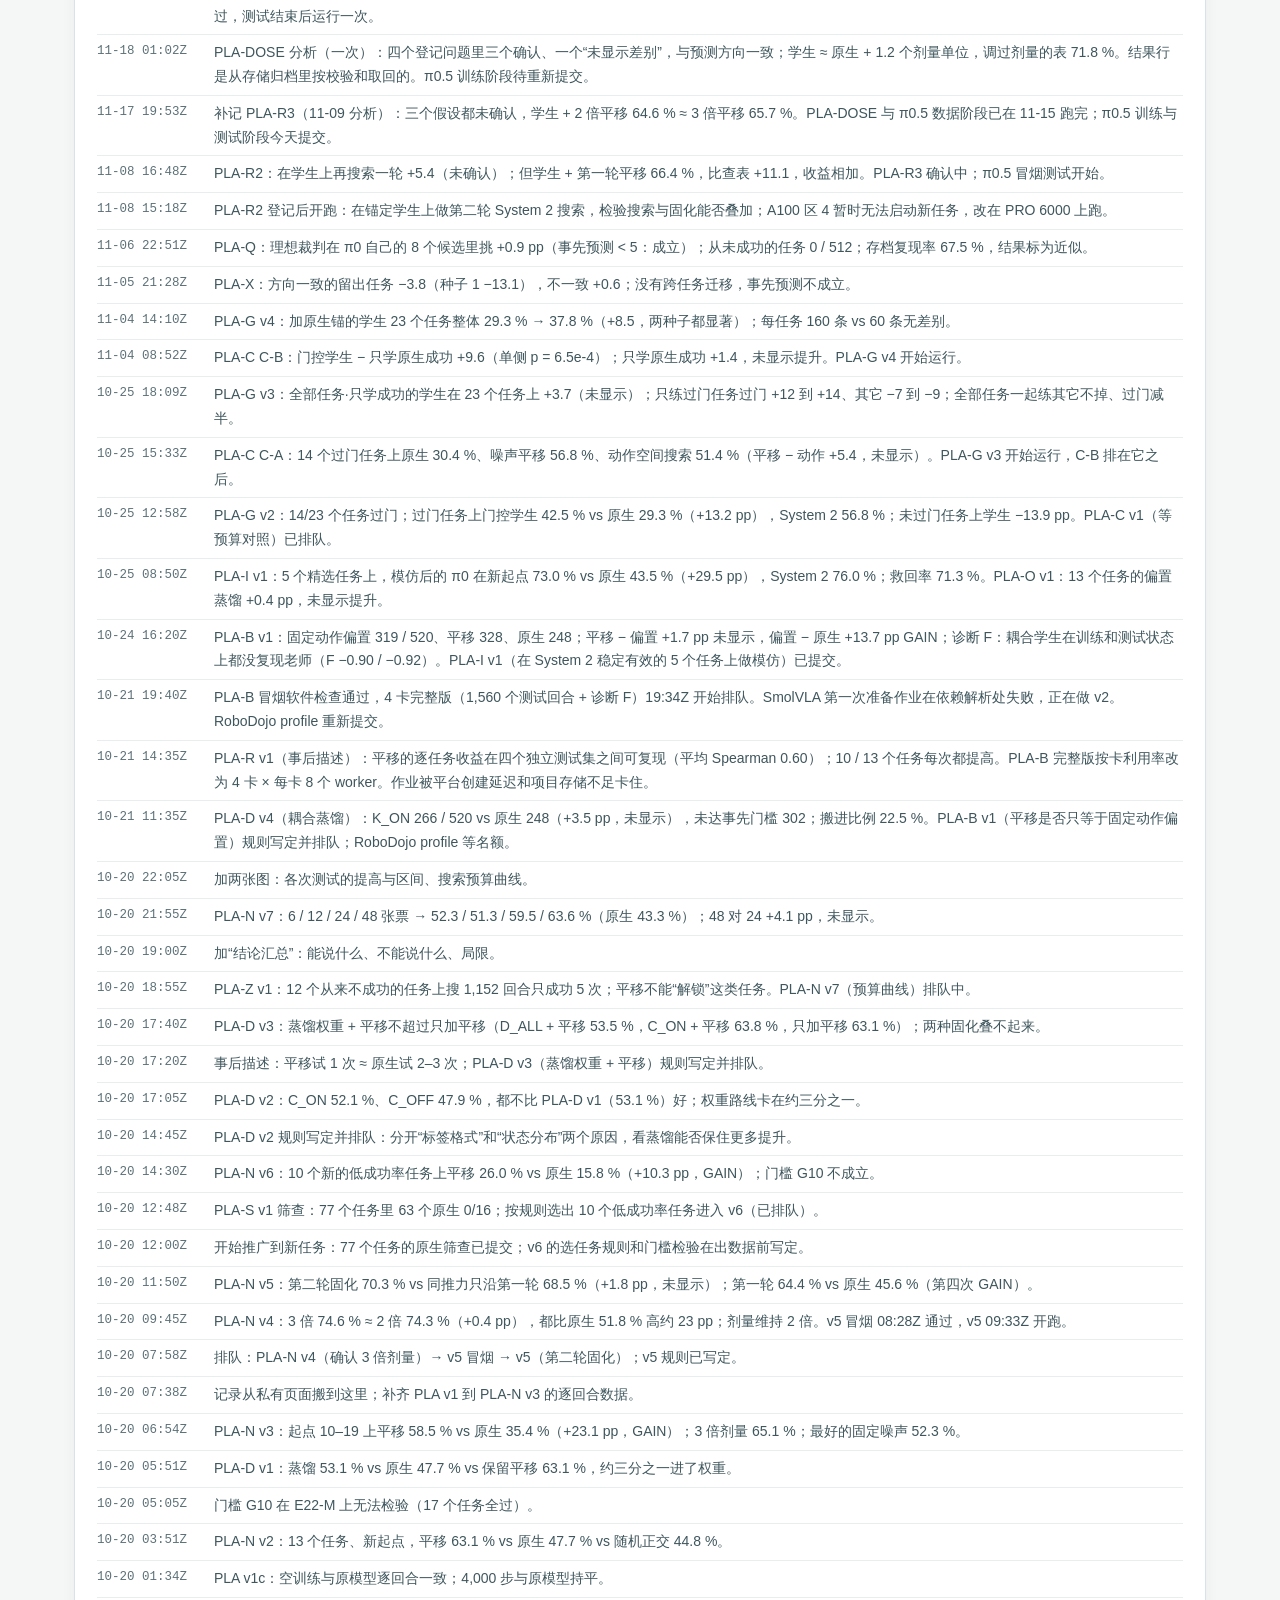
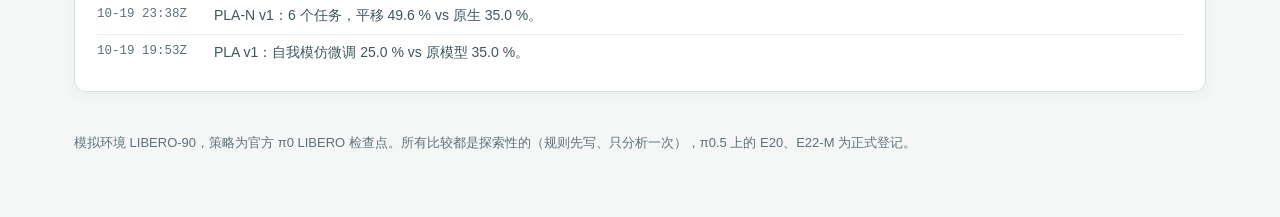
==== commit 5e498c7c: "consolidation: queue entry for the pi0.5 screen on the perturbed suites Co-Authored-By: Claude Fable" ====
--- a/consolidation.html
+++ b/consolidation.html
@@ -20,7 +20,7 @@
 
 <main class="page" id="top">
   <section class="intro">
-    <div class="eyebrow"><span>π0 · LIBERO-90 · 13 + 10 个任务</span><span>更新 2026-11-19 19:25Z</span><span class="chip">两个策略：方向 + 调好的剂量在点估计上领先单张噪声票 3–9 个百分点，但同等预算下均未确认</span></div>
+    <div class="eyebrow"><span>π0 · LIBERO-90 · 13 + 10 个任务</span><span>更新 2026-11-19 19:31Z</span><span class="chip">两个策略：方向 + 调好的剂量在点估计上领先单张噪声票 3–9 个百分点，但同等预算下均未确认</span></div>
     <h1>把 System 2 的挑选固化进学生：噪声平移有效，权重微调基本无效</h1>
     <p class="lead">学生是冻结的官方 π0；System 2 是“多试几次 + 官方成功判据”。把挑选结果写成一个任务级的噪声平移（35 个数），在 13 个任务的四次测试里都显著提高成功率，换到 10 个原本很少成功的新任务上也提高（+10.3 pp）；用学生自己的成功回合微调权重没有提升，把平移后的策略蒸馏进权重只保住约四分之一到三分之一，连训练时把噪声也配对（耦合蒸馏，PLA-D v4）也一样。</p>
     <div class="tiles">
@@ -322,6 +322,7 @@
   <section class="section">
     <div class="section-head"><span class="kicker">更新记录</span><h2>改了什么</h2></div>
     <div class="panel"><ul class="log">
+      <li><time>11-19 19:31Z</time><span>登记并排队 π0.5 在同一批扰动套件上的原生筛查（与 π0 的筛查同一网格、同一入选规则），为“方向对噪声票”的总估计再争取一批任务单元。</span></li>
       <li><time>11-19 19:25Z</time><span>PLA-PRO-S 筛查完成（规则应用一次）：160 个单元全部有效，16 个入选（偏低 76、偏高 68）。出流程数据前登记修订：区间改为按基础任务重采样（16 个单元来自 13 个基础任务）。整条流程第一阶段的两个作业已提交。</span></li>
       <li><time>11-19 18:44Z</time><span>PLA-CTRL-P0 分析（一次）：π0 上三个登记问题都确认，9 条预测 8 条成立；正交方向的同等平移不带来增益，相反方向和过大的剂量都使成功率大幅下降。剂量曲线图补上了 π0 的对照点；结论汇总新增一条两个策略并列的结论。筛查的第 1 次尝试两个作业均无回合完成，修复后的作业已开始运行。</span></li>
       <li><time>11-19 17:20Z</time><span>“图”一节新增剂量曲线（两个策略、同一套坐标；悬停可读数，下方可展开表格）。π0 的对照与 8、12 倍延伸出结果后补到同一张图上。</span></li>
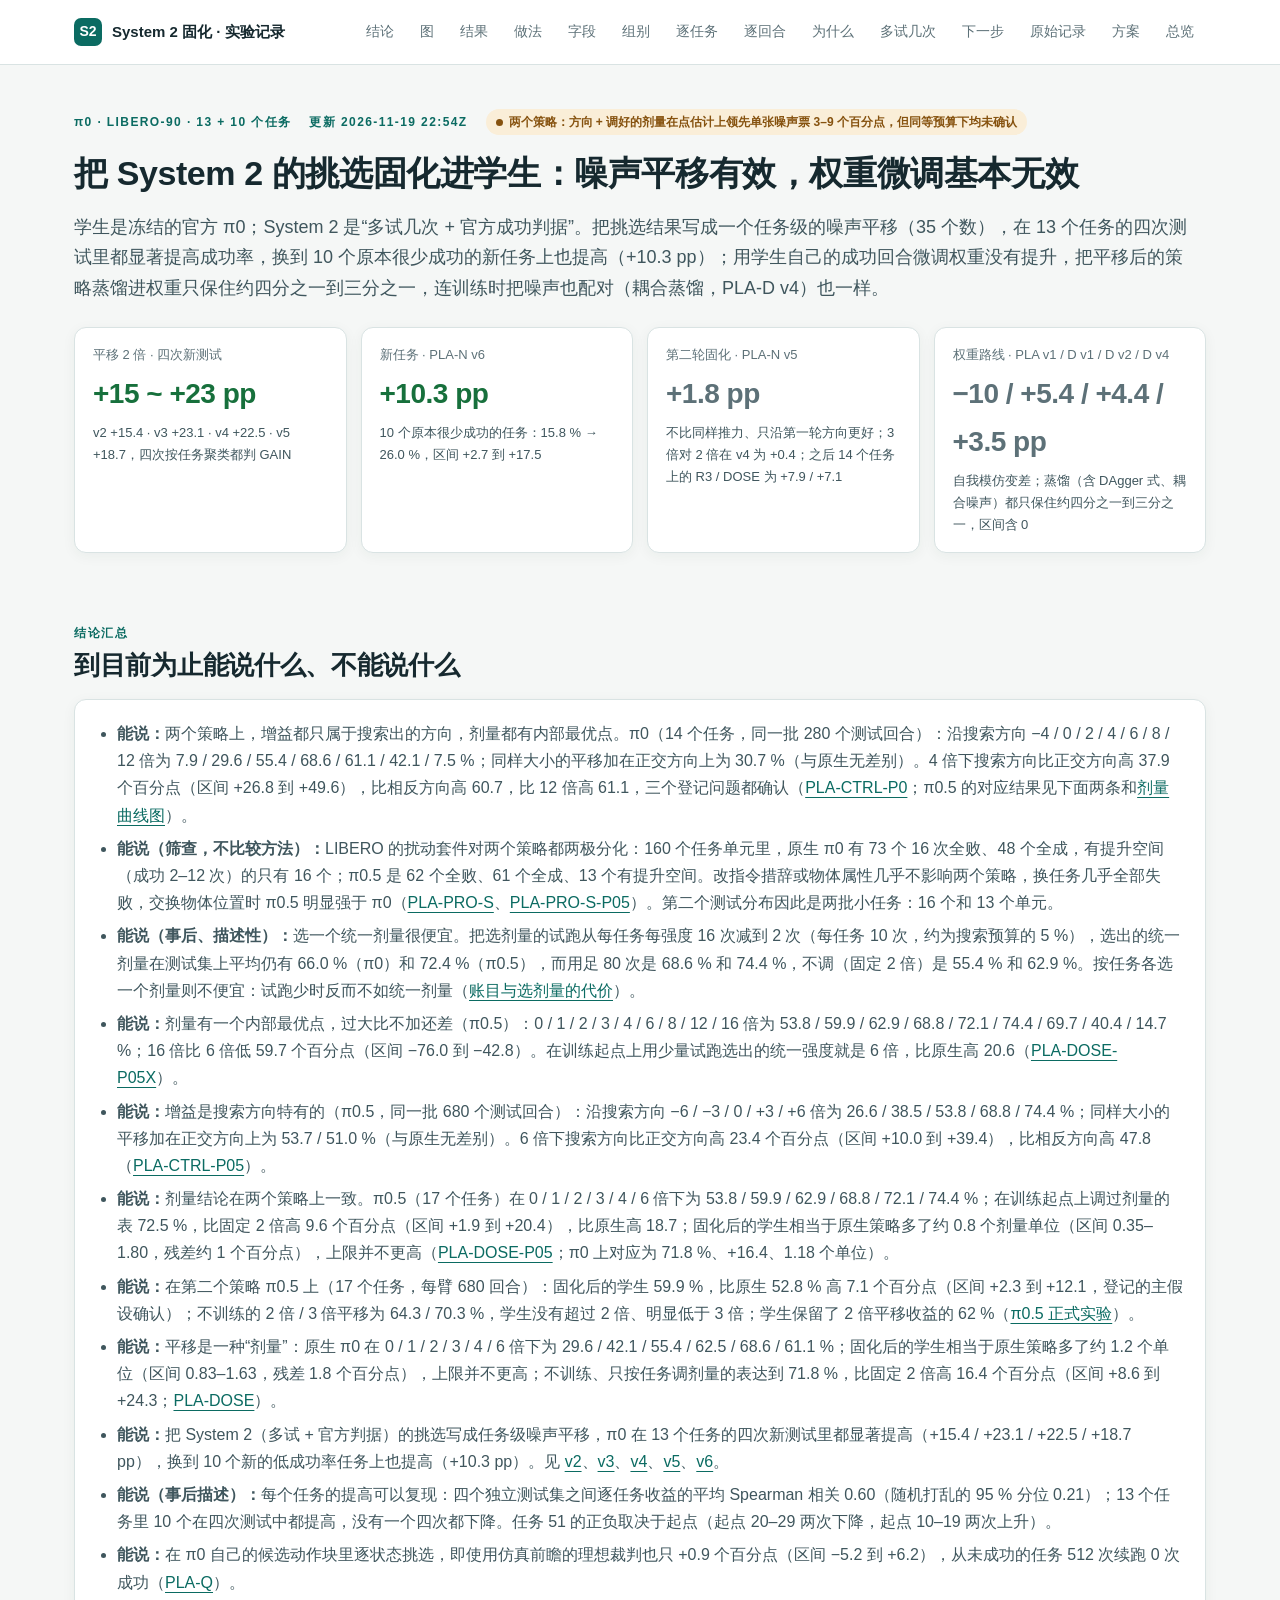
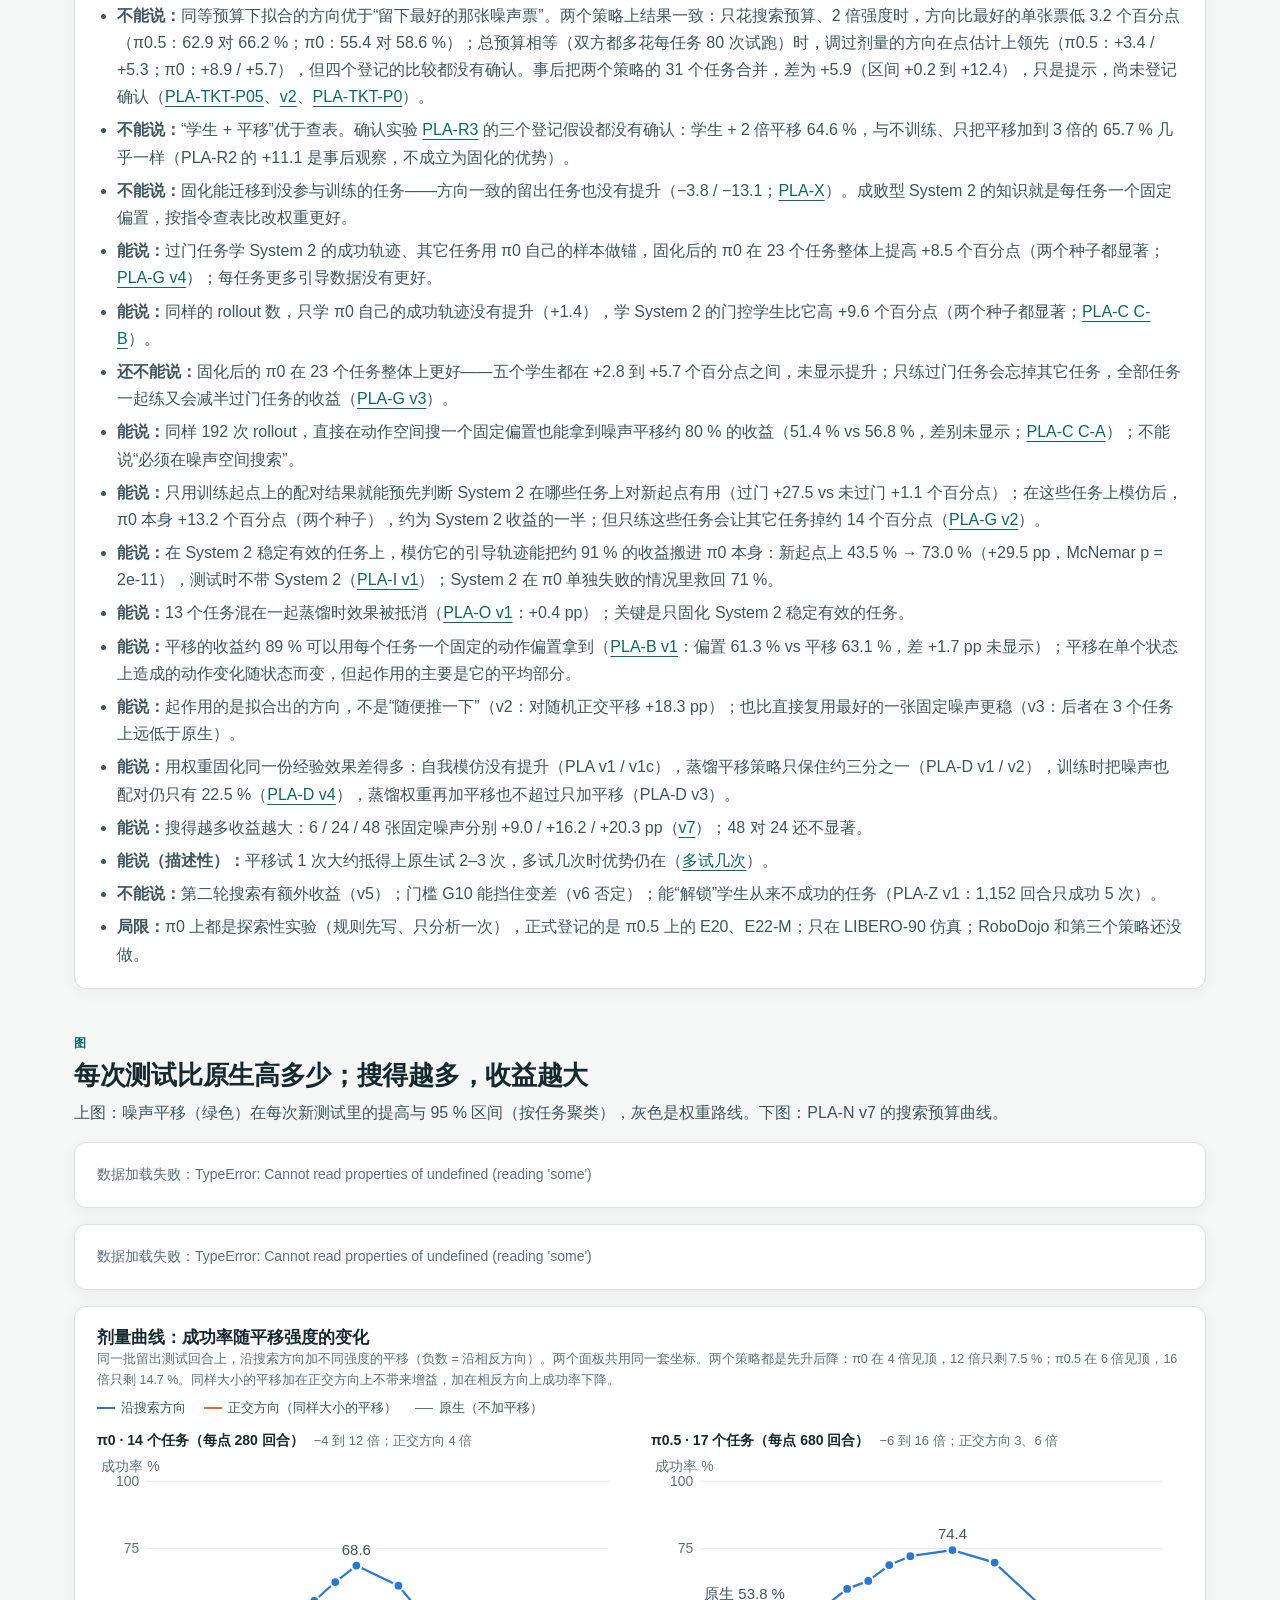
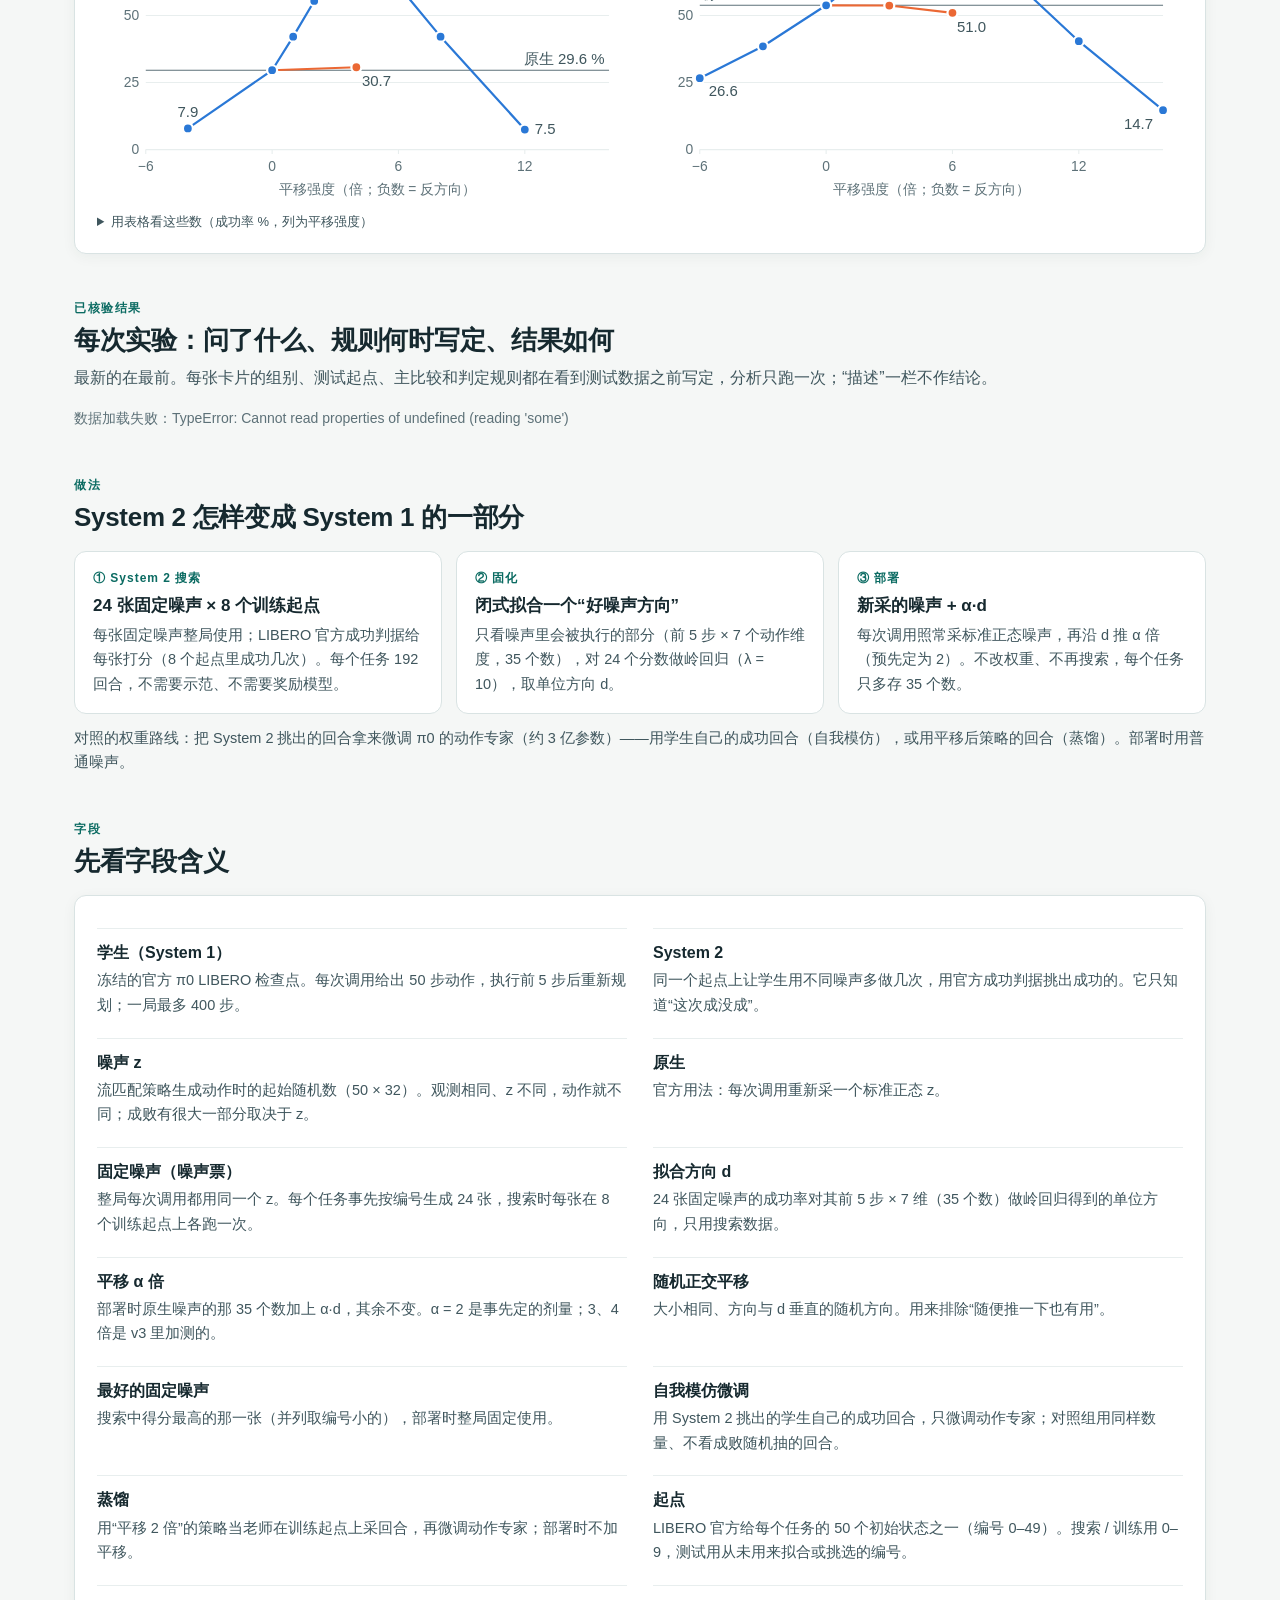
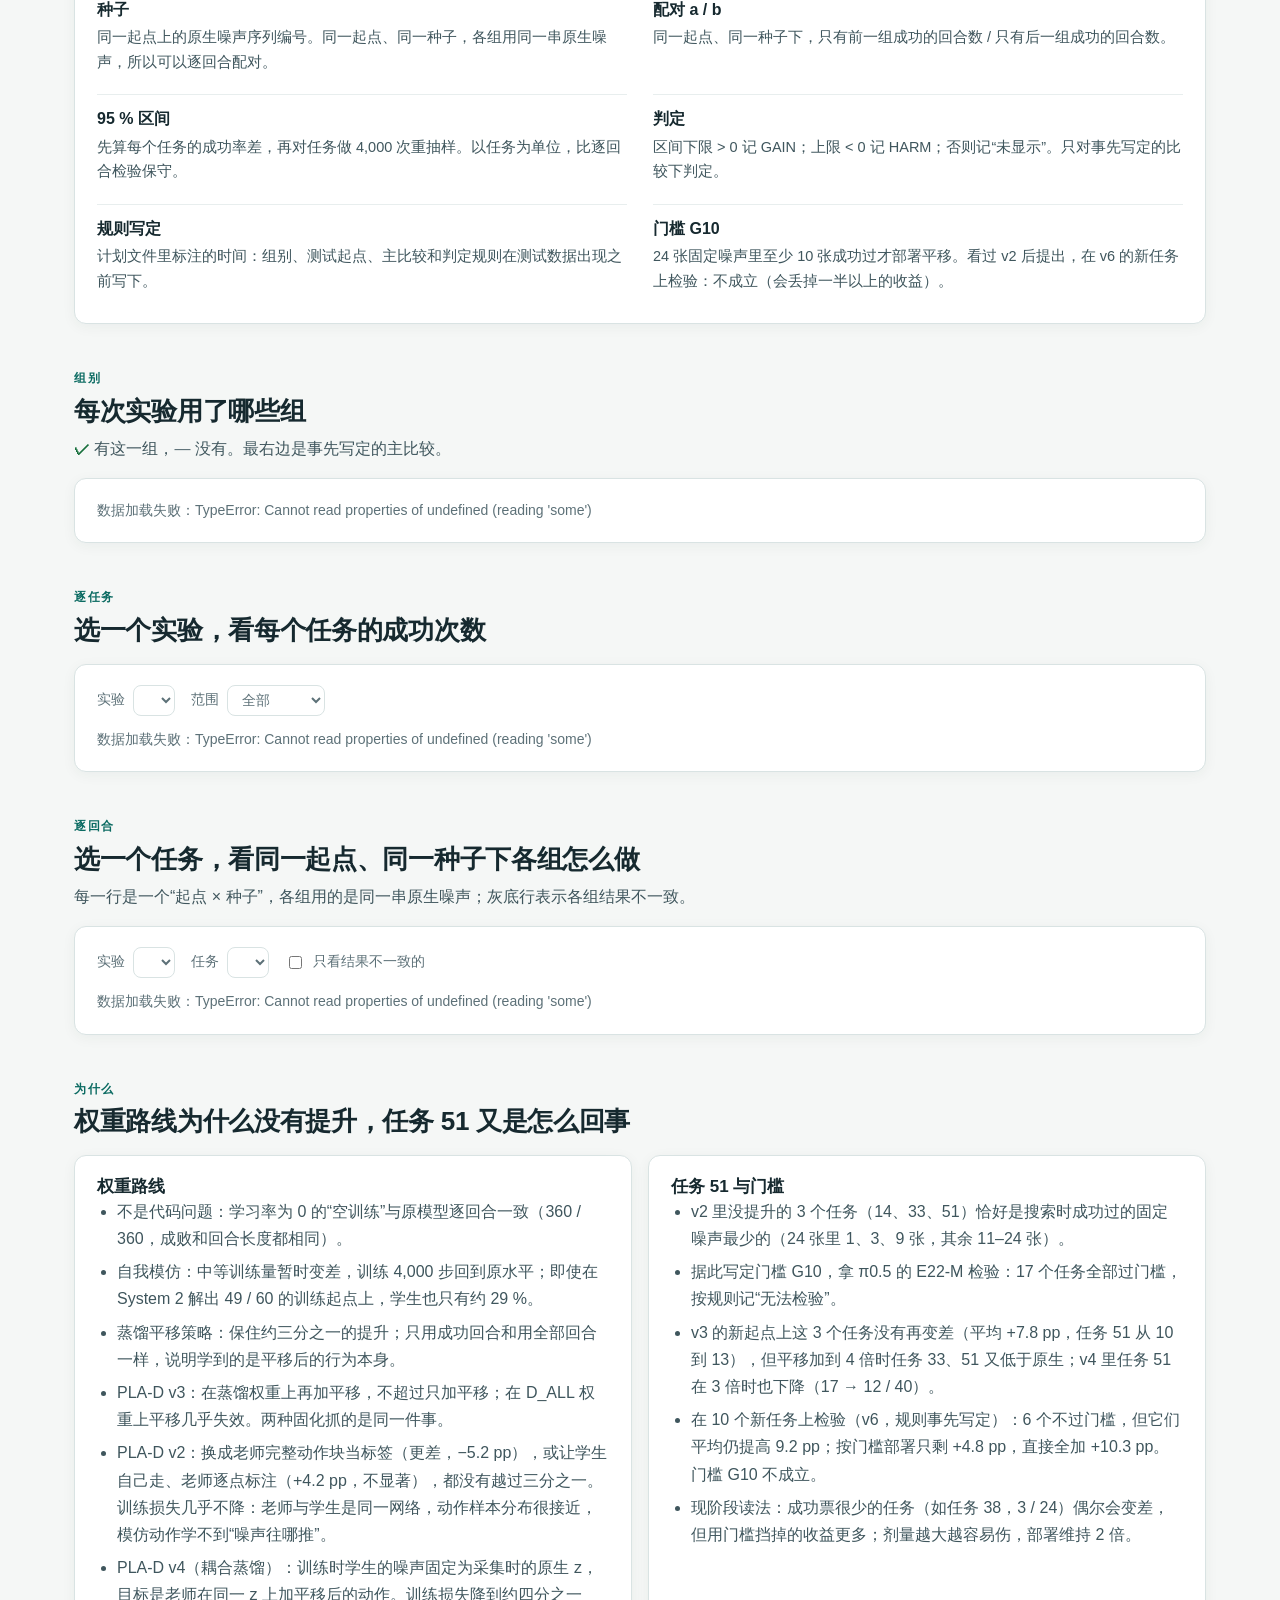
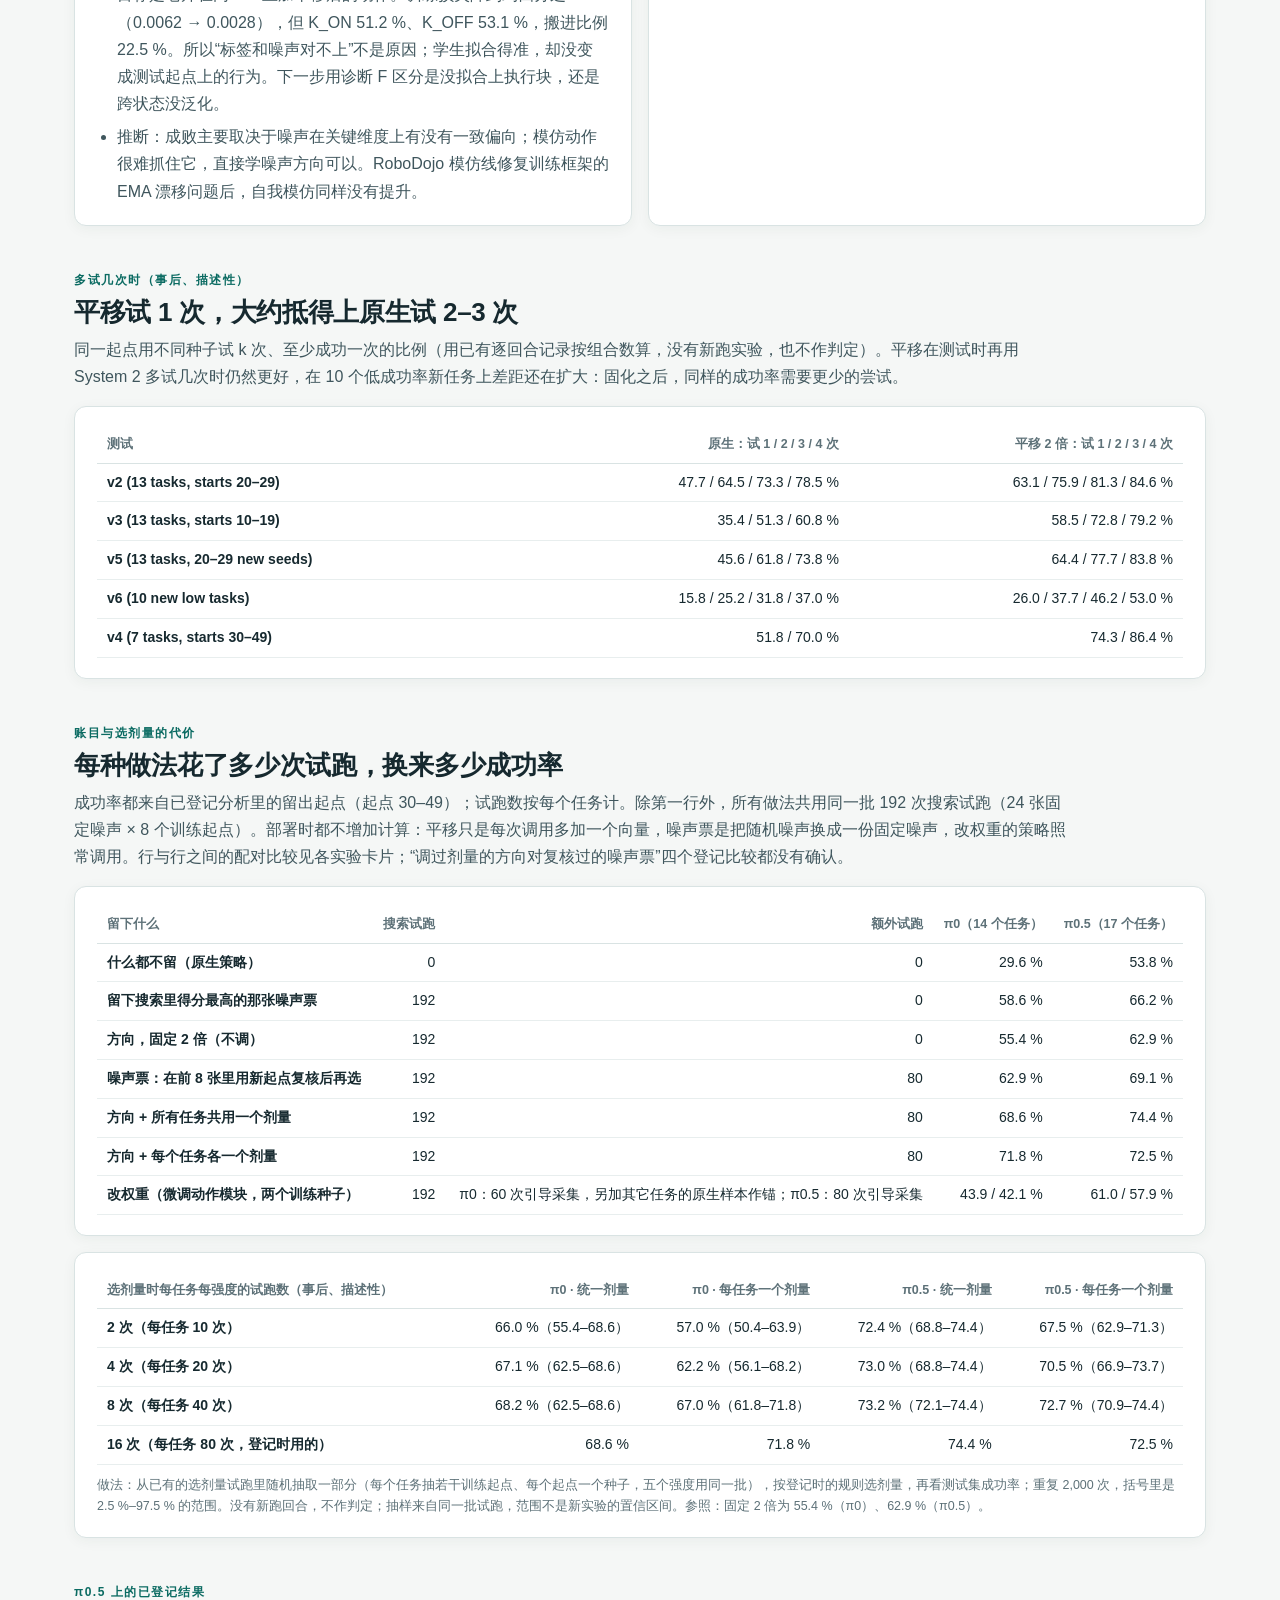
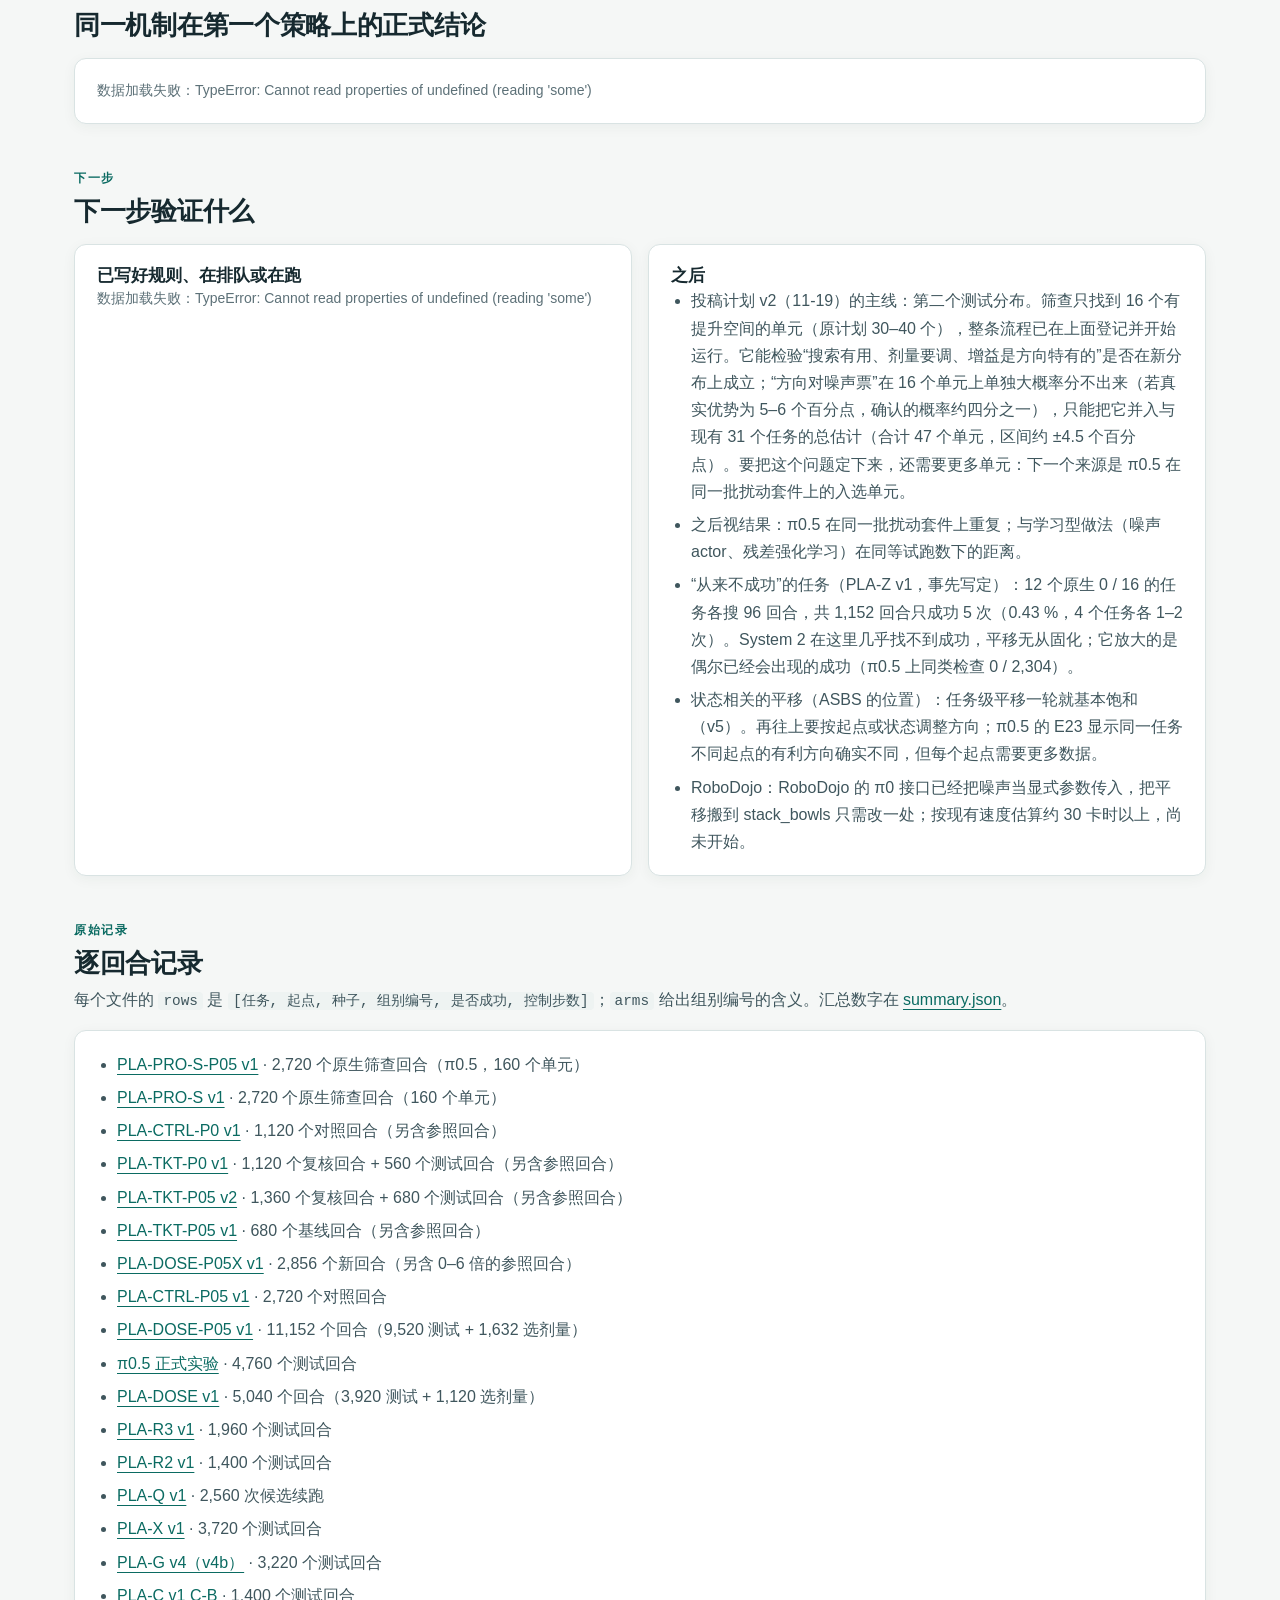
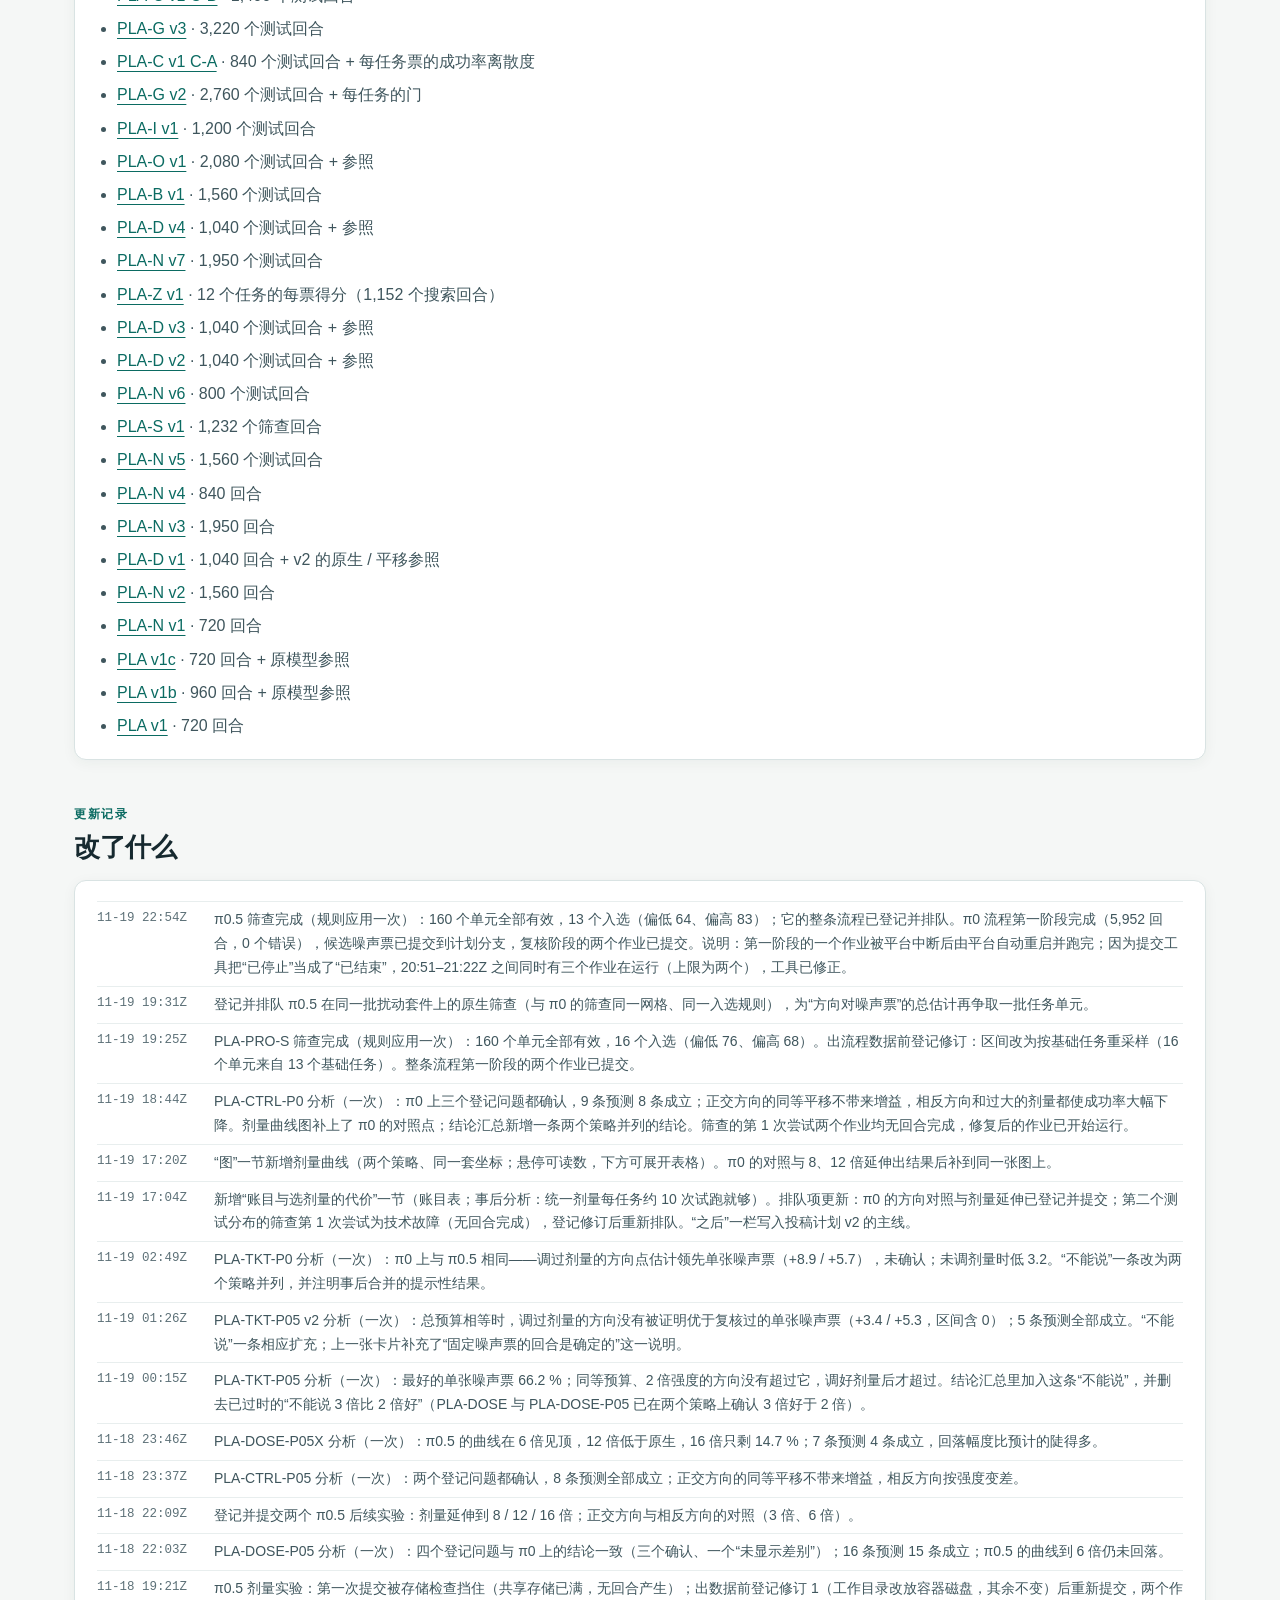
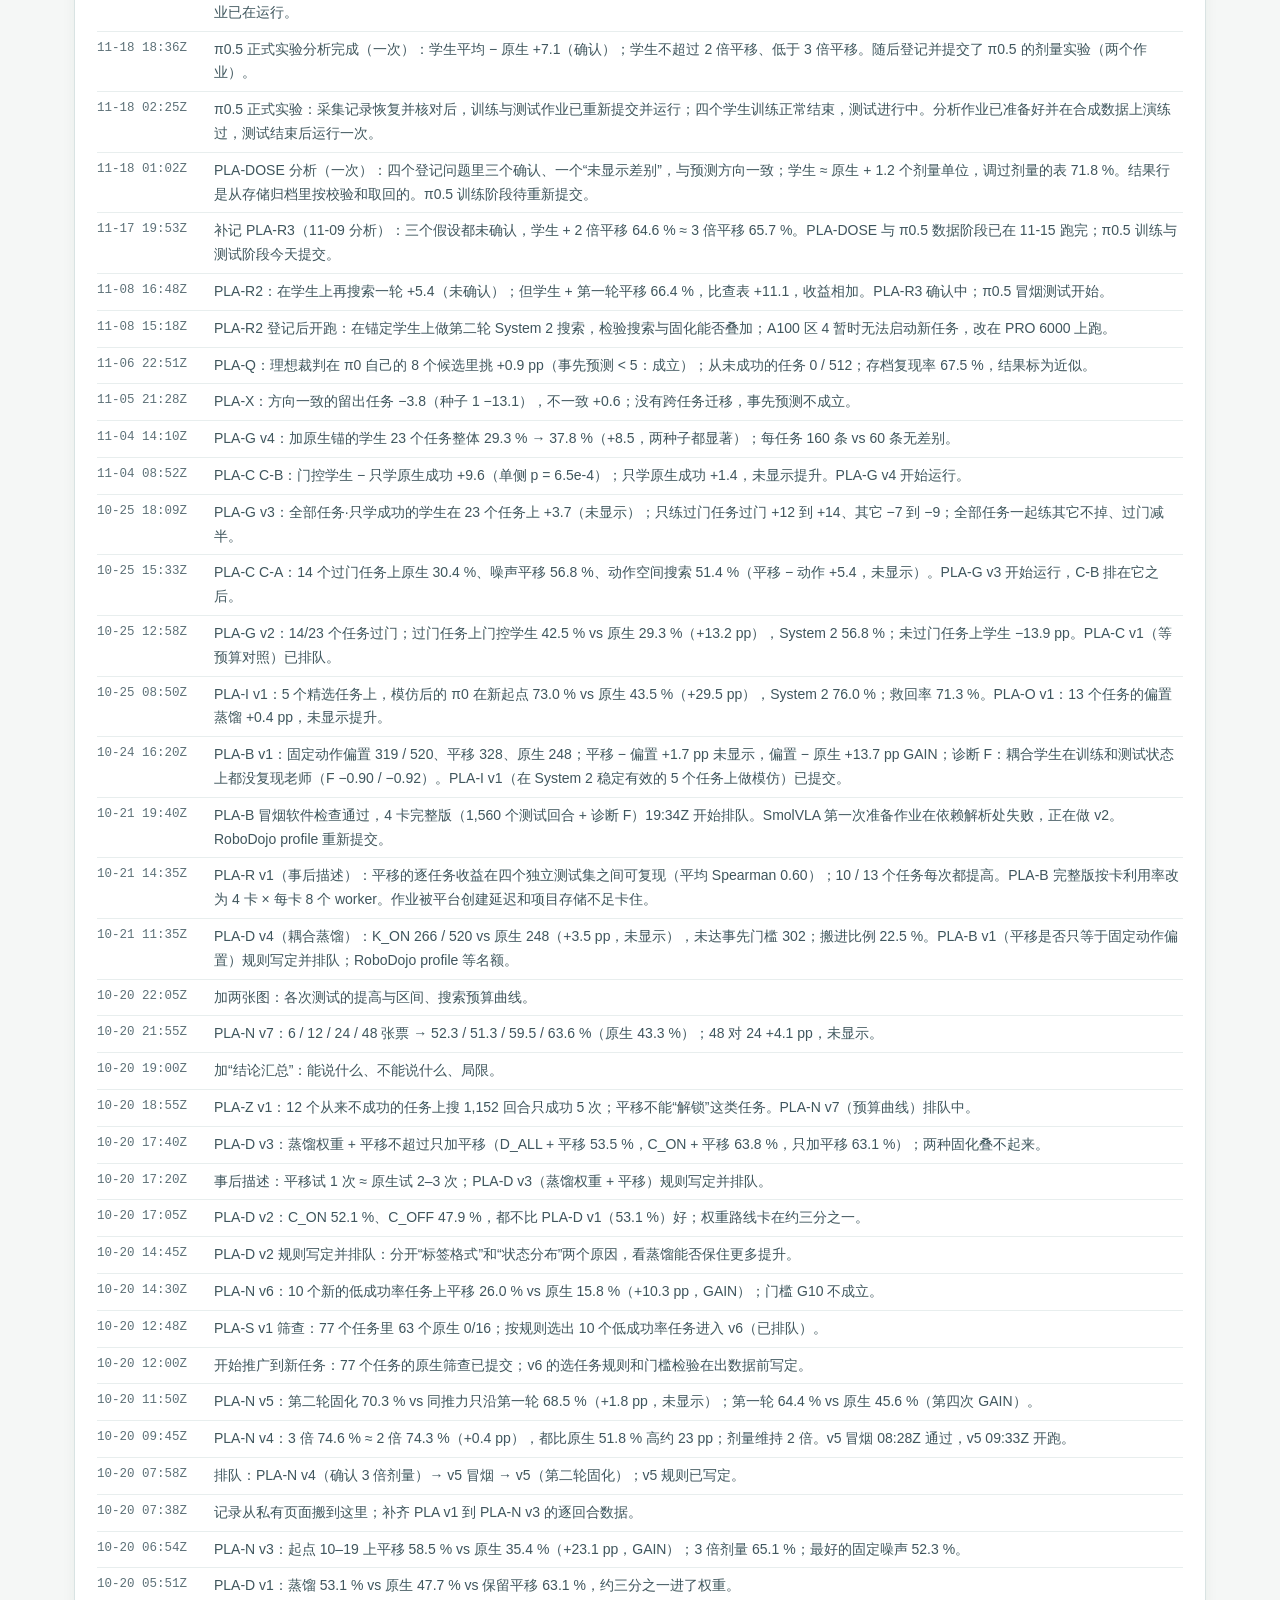
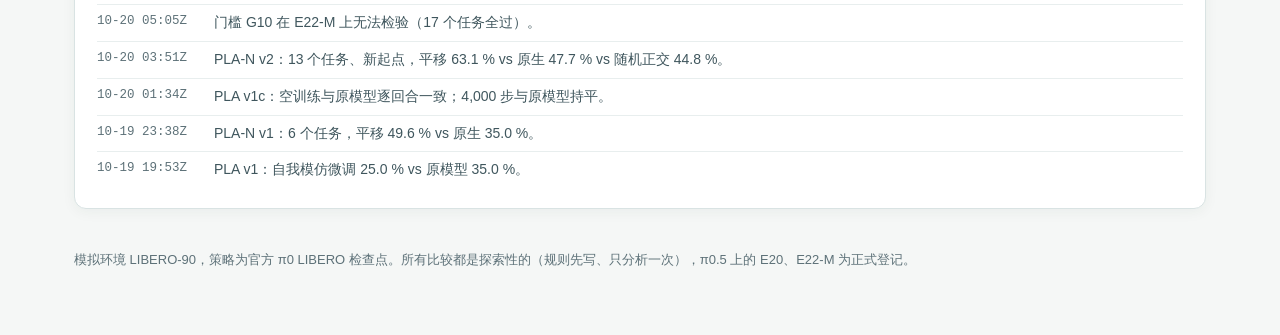
==== commit 1fc50f6e: "consolidation: PLA-PRO-S-P05 v1 screen result (13 of 160 units in band); queue: both pipelines Co-Au" ====
--- a/consolidation.html
+++ b/consolidation.html
@@ -20,7 +20,7 @@
 
 <main class="page" id="top">
   <section class="intro">
-    <div class="eyebrow"><span>π0 · LIBERO-90 · 13 + 10 个任务</span><span>更新 2026-11-19 19:31Z</span><span class="chip">两个策略：方向 + 调好的剂量在点估计上领先单张噪声票 3–9 个百分点，但同等预算下均未确认</span></div>
+    <div class="eyebrow"><span>π0 · LIBERO-90 · 13 + 10 个任务</span><span>更新 2026-11-19 22:54Z</span><span class="chip">两个策略：方向 + 调好的剂量在点估计上领先单张噪声票 3–9 个百分点，但同等预算下均未确认</span></div>
     <h1>把 System 2 的挑选固化进学生：噪声平移有效，权重微调基本无效</h1>
     <p class="lead">学生是冻结的官方 π0；System 2 是“多试几次 + 官方成功判据”。把挑选结果写成一个任务级的噪声平移（35 个数），在 13 个任务的四次测试里都显著提高成功率，换到 10 个原本很少成功的新任务上也提高（+10.3 pp）；用学生自己的成功回合微调权重没有提升，把平移后的策略蒸馏进权重只保住约四分之一到三分之一，连训练时把噪声也配对（耦合蒸馏，PLA-D v4）也一样。</p>
     <div class="tiles">
@@ -36,7 +36,7 @@
     <div class="panel">
       <ul class="list">
         <li><b>能说：</b>两个策略上，增益都只属于搜索出的方向，剂量都有内部最优点。π0（14 个任务，同一批 280 个测试回合）：沿搜索方向 −4 / 0 / 2 / 4 / 6 / 8 / 12 倍为 7.9 / 29.6 / 55.4 / 68.6 / 61.1 / 42.1 / 7.5 %；同样大小的平移加在正交方向上为 30.7 %（与原生无差别）。4 倍下搜索方向比正交方向高 37.9 个百分点（区间 +26.8 到 +49.6），比相反方向高 60.7，比 12 倍高 61.1，三个登记问题都确认（<a href="#exp-pla_ctrl_p0_v1">PLA-CTRL-P0</a>；π0.5 的对应结果见下面两条和<a href="#dose">剂量曲线图</a>）。</li>
-        <li><b>能说（筛查，不比较方法）：</b>LIBERO 的扰动套件对 π0 两极分化：160 个任务单元里 73 个原生 16 次全败、48 个 16 次全成，有提升空间（成功 2–12 次）的只有 16 个；改指令措辞或物体属性几乎不影响 π0，换任务或交换物体位置则几乎全部失败（<a href="#exp-pla_pro_s_v1">PLA-PRO-S</a>）。第二个测试分布因此只有 16 个单元、13 个基础任务。</li>
+        <li><b>能说（筛查，不比较方法）：</b>LIBERO 的扰动套件对两个策略都两极分化：160 个任务单元里，原生 π0 有 73 个 16 次全败、48 个全成，有提升空间（成功 2–12 次）的只有 16 个；π0.5 是 62 个全败、61 个全成、13 个有提升空间。改指令措辞或物体属性几乎不影响两个策略，换任务几乎全部失败，交换物体位置时 π0.5 明显强于 π0（<a href="#exp-pla_pro_s_v1">PLA-PRO-S</a>、<a href="#exp-pla_pro_s_p05_v1">PLA-PRO-S-P05</a>）。第二个测试分布因此是两批小任务：16 个和 13 个单元。</li>
         <li><b>能说（事后、描述性）：</b>选一个统一剂量很便宜。把选剂量的试跑从每任务每强度 16 次减到 2 次（每任务 10 次，约为搜索预算的 5 %），选出的统一剂量在测试集上平均仍有 66.0 %（π0）和 72.4 %（π0.5），而用足 80 次是 68.6 % 和 74.4 %，不调（固定 2 倍）是 55.4 % 和 62.9 %。按任务各选一个剂量则不便宜：试跑少时反而不如统一剂量（<a href="#accounting">账目与选剂量的代价</a>）。</li>
         <li><b>能说：</b>剂量有一个内部最优点，过大比不加还差（π0.5）：0 / 1 / 2 / 3 / 4 / 6 / 8 / 12 / 16 倍为 53.8 / 59.9 / 62.9 / 68.8 / 72.1 / 74.4 / 69.7 / 40.4 / 14.7 %；16 倍比 6 倍低 59.7 个百分点（区间 −76.0 到 −42.8）。在训练起点上用少量试跑选出的统一强度就是 6 倍，比原生高 20.6（<a href="#exp-pla_dose_p05x_v1">PLA-DOSE-P05X</a>）。</li>
         <li><b>能说：</b>增益是搜索方向特有的（π0.5，同一批 680 个测试回合）：沿搜索方向 −6 / −3 / 0 / +3 / +6 倍为 26.6 / 38.5 / 53.8 / 68.8 / 74.4 %；同样大小的平移加在正交方向上为 53.7 / 51.0 %（与原生无差别）。6 倍下搜索方向比正交方向高 23.4 个百分点（区间 +10.0 到 +39.4），比相反方向高 47.8（<a href="#exp-pla_ctrl_p05_v1">PLA-CTRL-P05</a>）。</li>
@@ -278,6 +278,7 @@
     <div class="section-head"><span class="kicker">原始记录</span><h2>逐回合记录</h2>
       <p>每个文件的 <code>rows</code> 是 <code>[任务, 起点, 种子, 组别编号, 是否成功, 控制步数]</code>；<code>arms</code> 给出组别编号的含义。汇总数字在 <a href="consolidation/data/summary.json">summary.json</a>。</p></div>
     <div class="panel"><ul class="list" id="raw-list">
+      <li><a href="consolidation/data/pla_pro_s_p05_v1.json">PLA-PRO-S-P05 v1</a> · 2,720 个原生筛查回合（π0.5，160 个单元）</li>
       <li><a href="consolidation/data/pla_pro_s_v1.json">PLA-PRO-S v1</a> · 2,720 个原生筛查回合（160 个单元）</li>
       <li><a href="consolidation/data/pla_ctrl_p0_v1.json">PLA-CTRL-P0 v1</a> · 1,120 个对照回合（另含参照回合）</li>
       <li><a href="consolidation/data/pla_tkt_p0_v1.json">PLA-TKT-P0 v1</a> · 1,120 个复核回合 + 560 个测试回合（另含参照回合）</li>
@@ -322,6 +323,7 @@
   <section class="section">
     <div class="section-head"><span class="kicker">更新记录</span><h2>改了什么</h2></div>
     <div class="panel"><ul class="log">
+      <li><time>11-19 22:54Z</time><span>π0.5 筛查完成（规则应用一次）：160 个单元全部有效，13 个入选（偏低 64、偏高 83）；它的整条流程已登记并排队。π0 流程第一阶段完成（5,952 回合，0 个错误），候选噪声票已提交到计划分支，复核阶段的两个作业已提交。说明：第一阶段的一个作业被平台中断后由平台自动重启并跑完；因为提交工具把“已停止”当成了“已结束”，20:51–21:22Z 之间同时有三个作业在运行（上限为两个），工具已修正。</span></li>
       <li><time>11-19 19:31Z</time><span>登记并排队 π0.5 在同一批扰动套件上的原生筛查（与 π0 的筛查同一网格、同一入选规则），为“方向对噪声票”的总估计再争取一批任务单元。</span></li>
       <li><time>11-19 19:25Z</time><span>PLA-PRO-S 筛查完成（规则应用一次）：160 个单元全部有效，16 个入选（偏低 76、偏高 68）。出流程数据前登记修订：区间改为按基础任务重采样（16 个单元来自 13 个基础任务）。整条流程第一阶段的两个作业已提交。</span></li>
       <li><time>11-19 18:44Z</time><span>PLA-CTRL-P0 分析（一次）：π0 上三个登记问题都确认，9 条预测 8 条成立；正交方向的同等平移不带来增益，相反方向和过大的剂量都使成功率大幅下降。剂量曲线图补上了 π0 的对照点；结论汇总新增一条两个策略并列的结论。筛查的第 1 次尝试两个作业均无回合完成，修复后的作业已开始运行。</span></li>
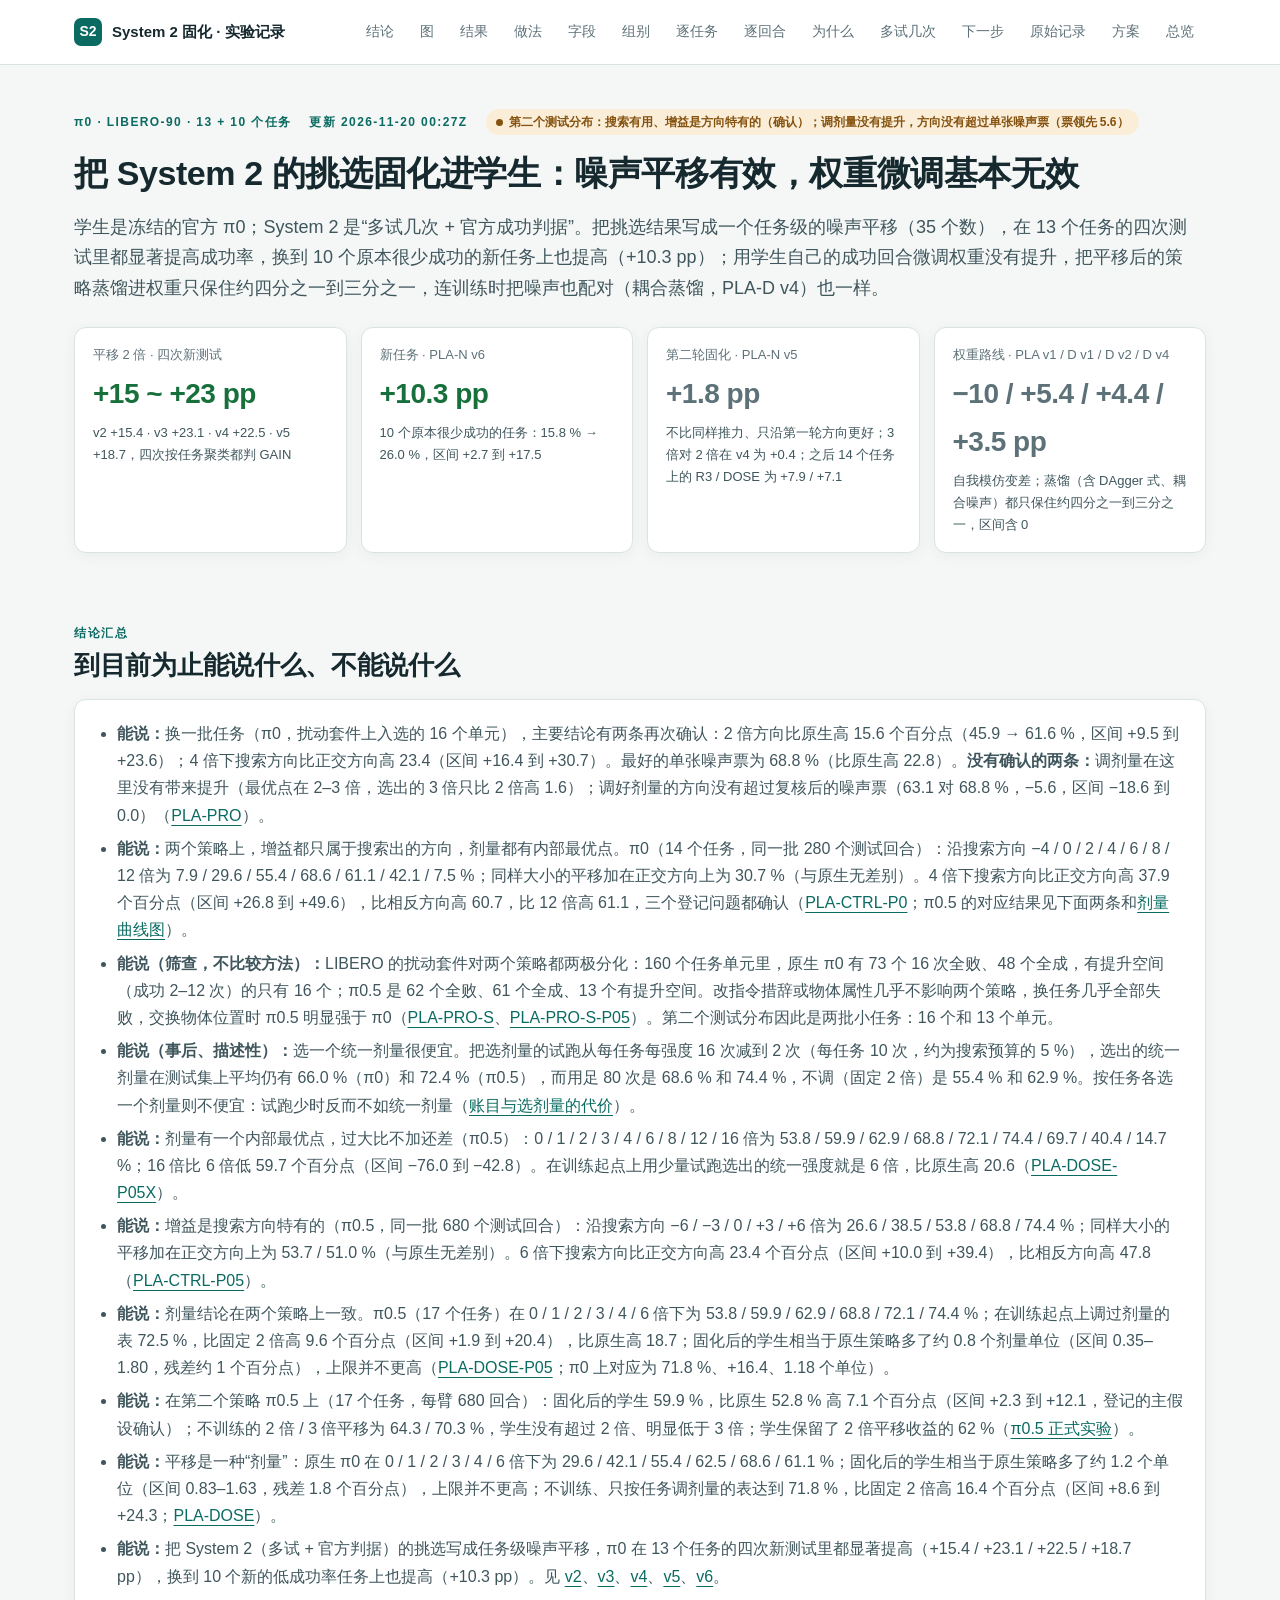
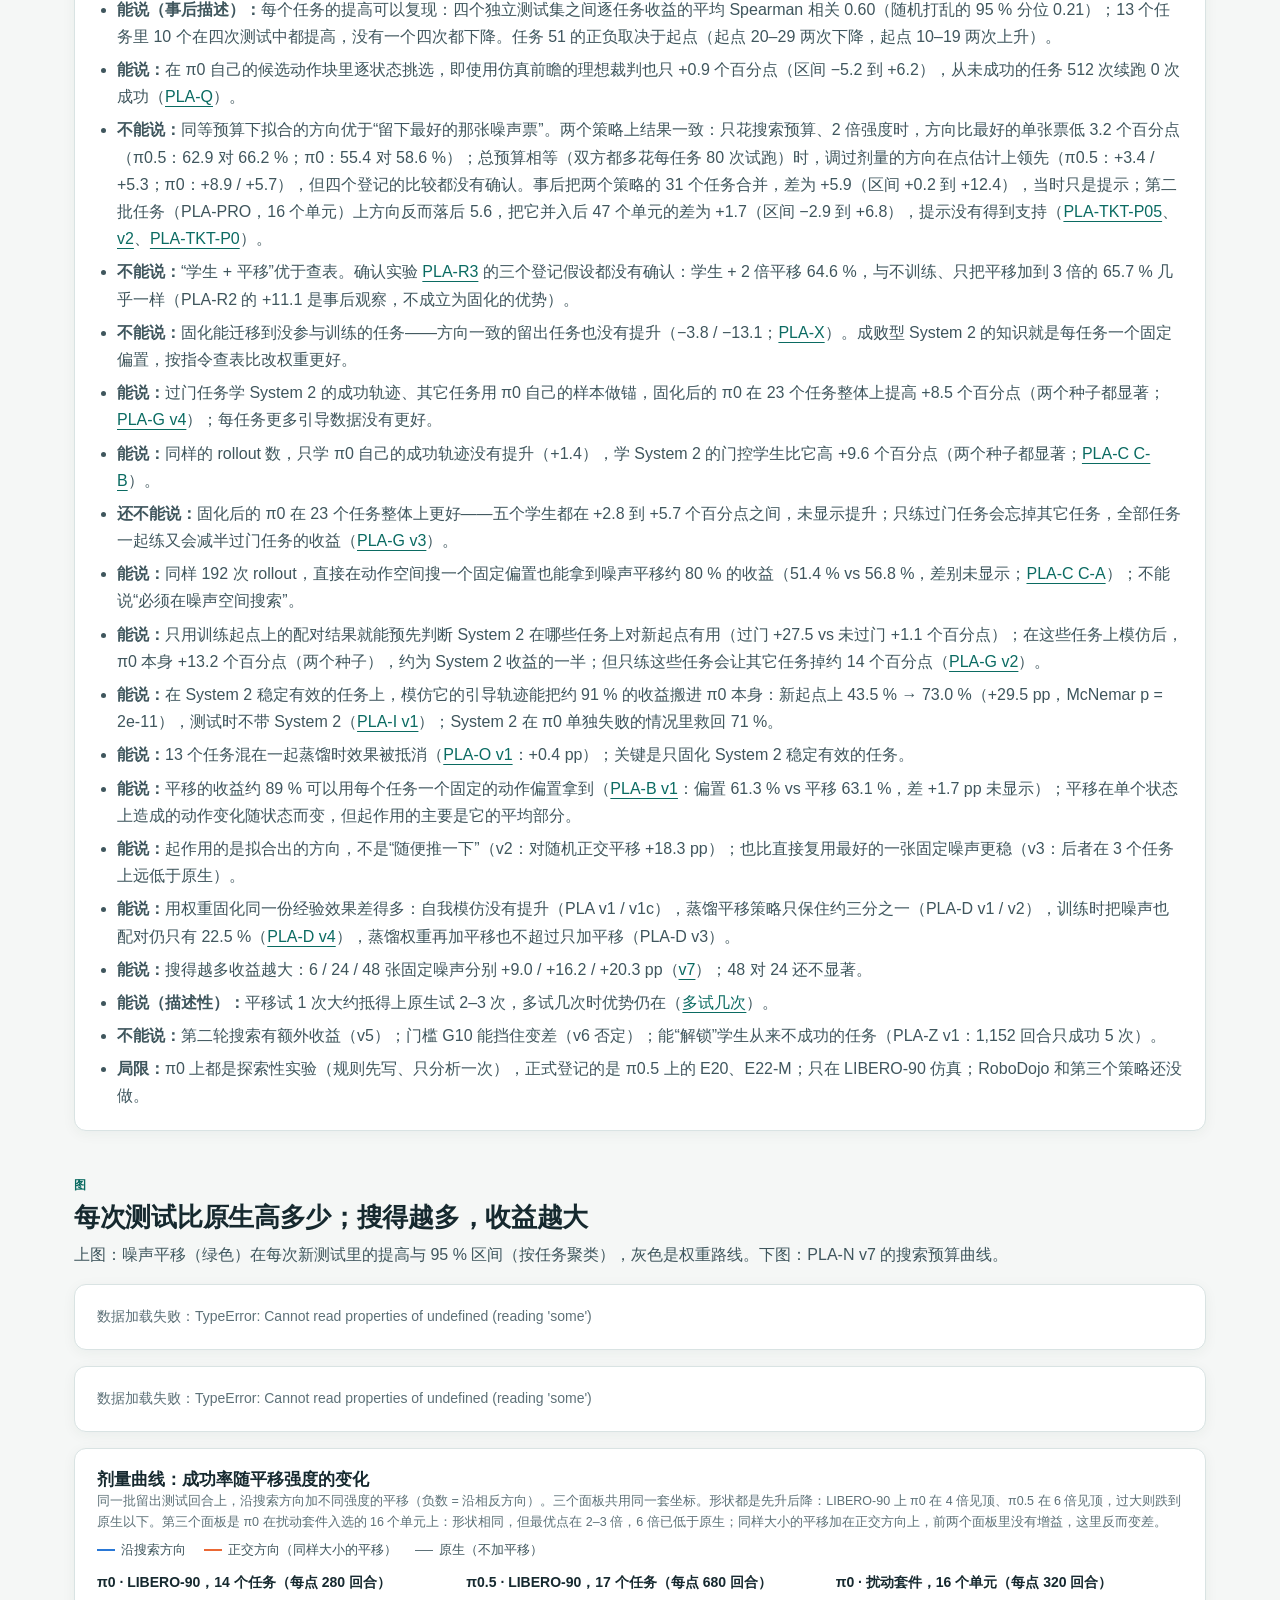
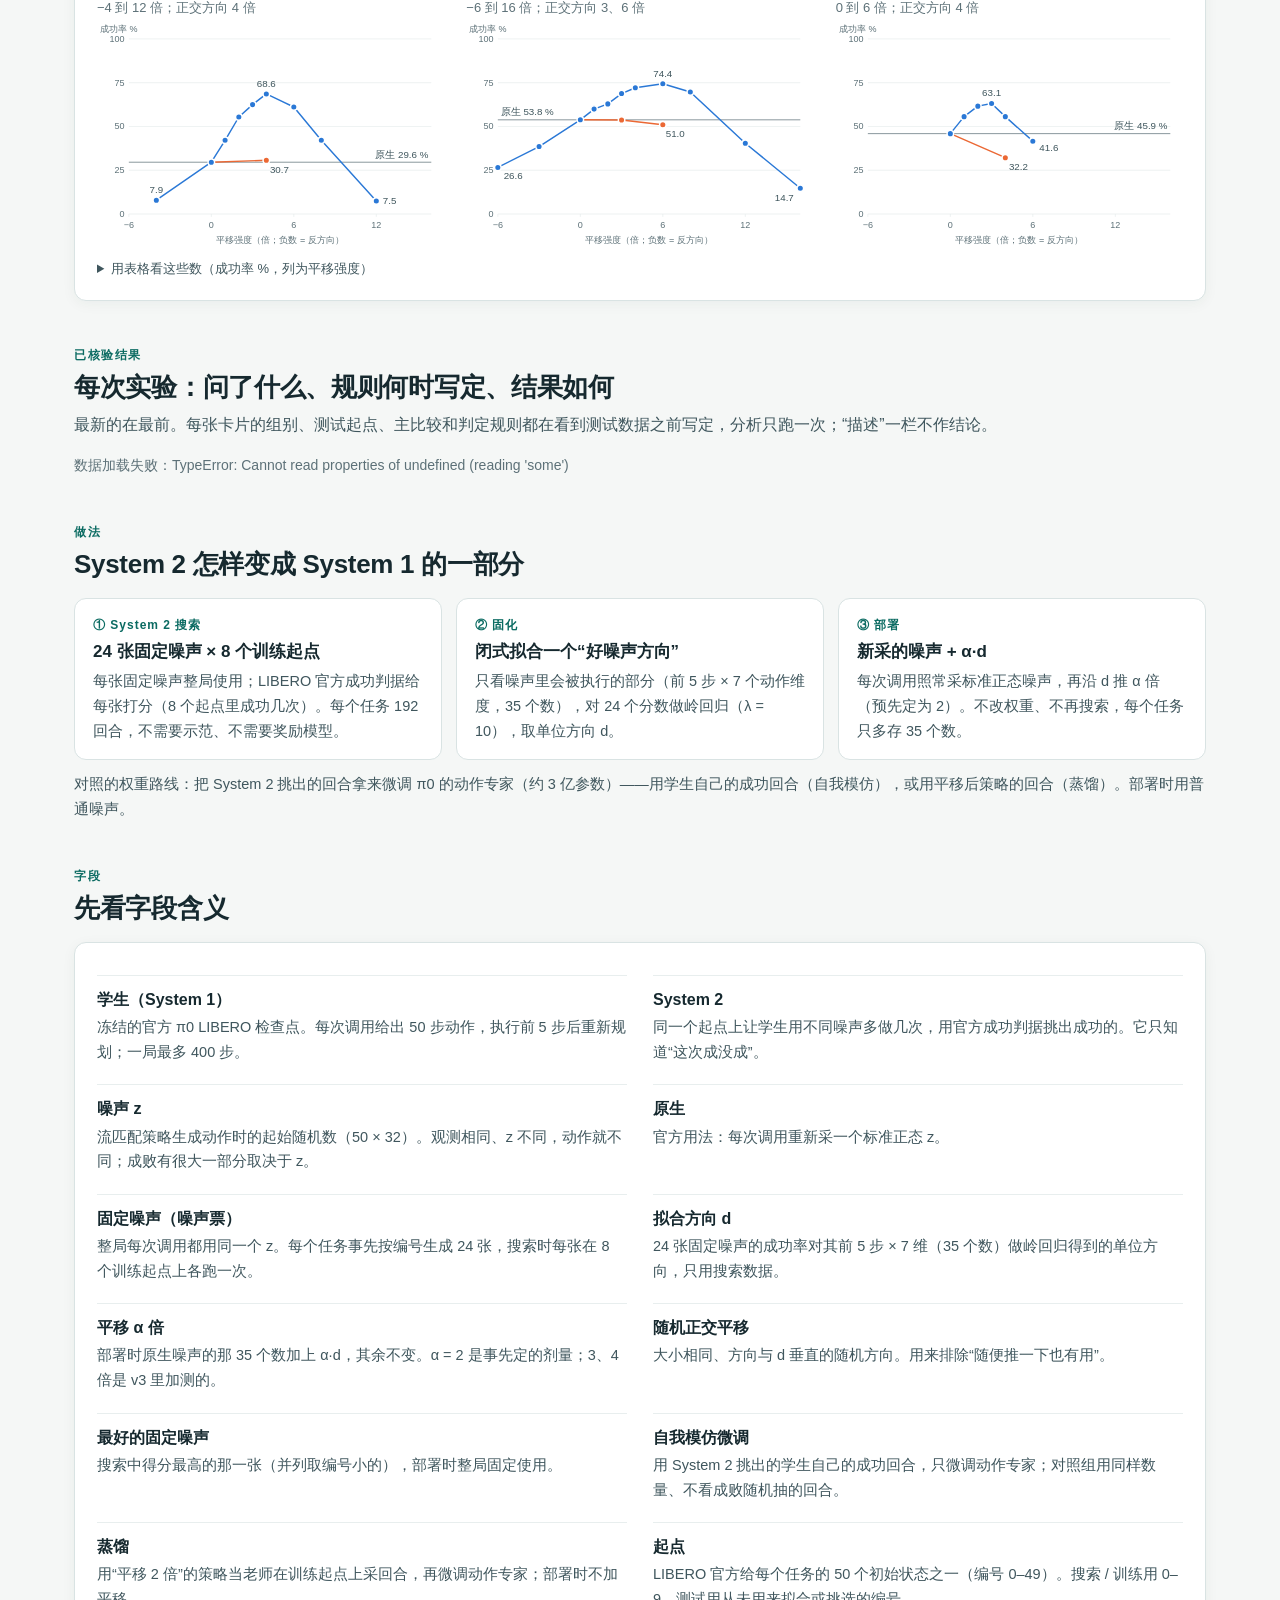
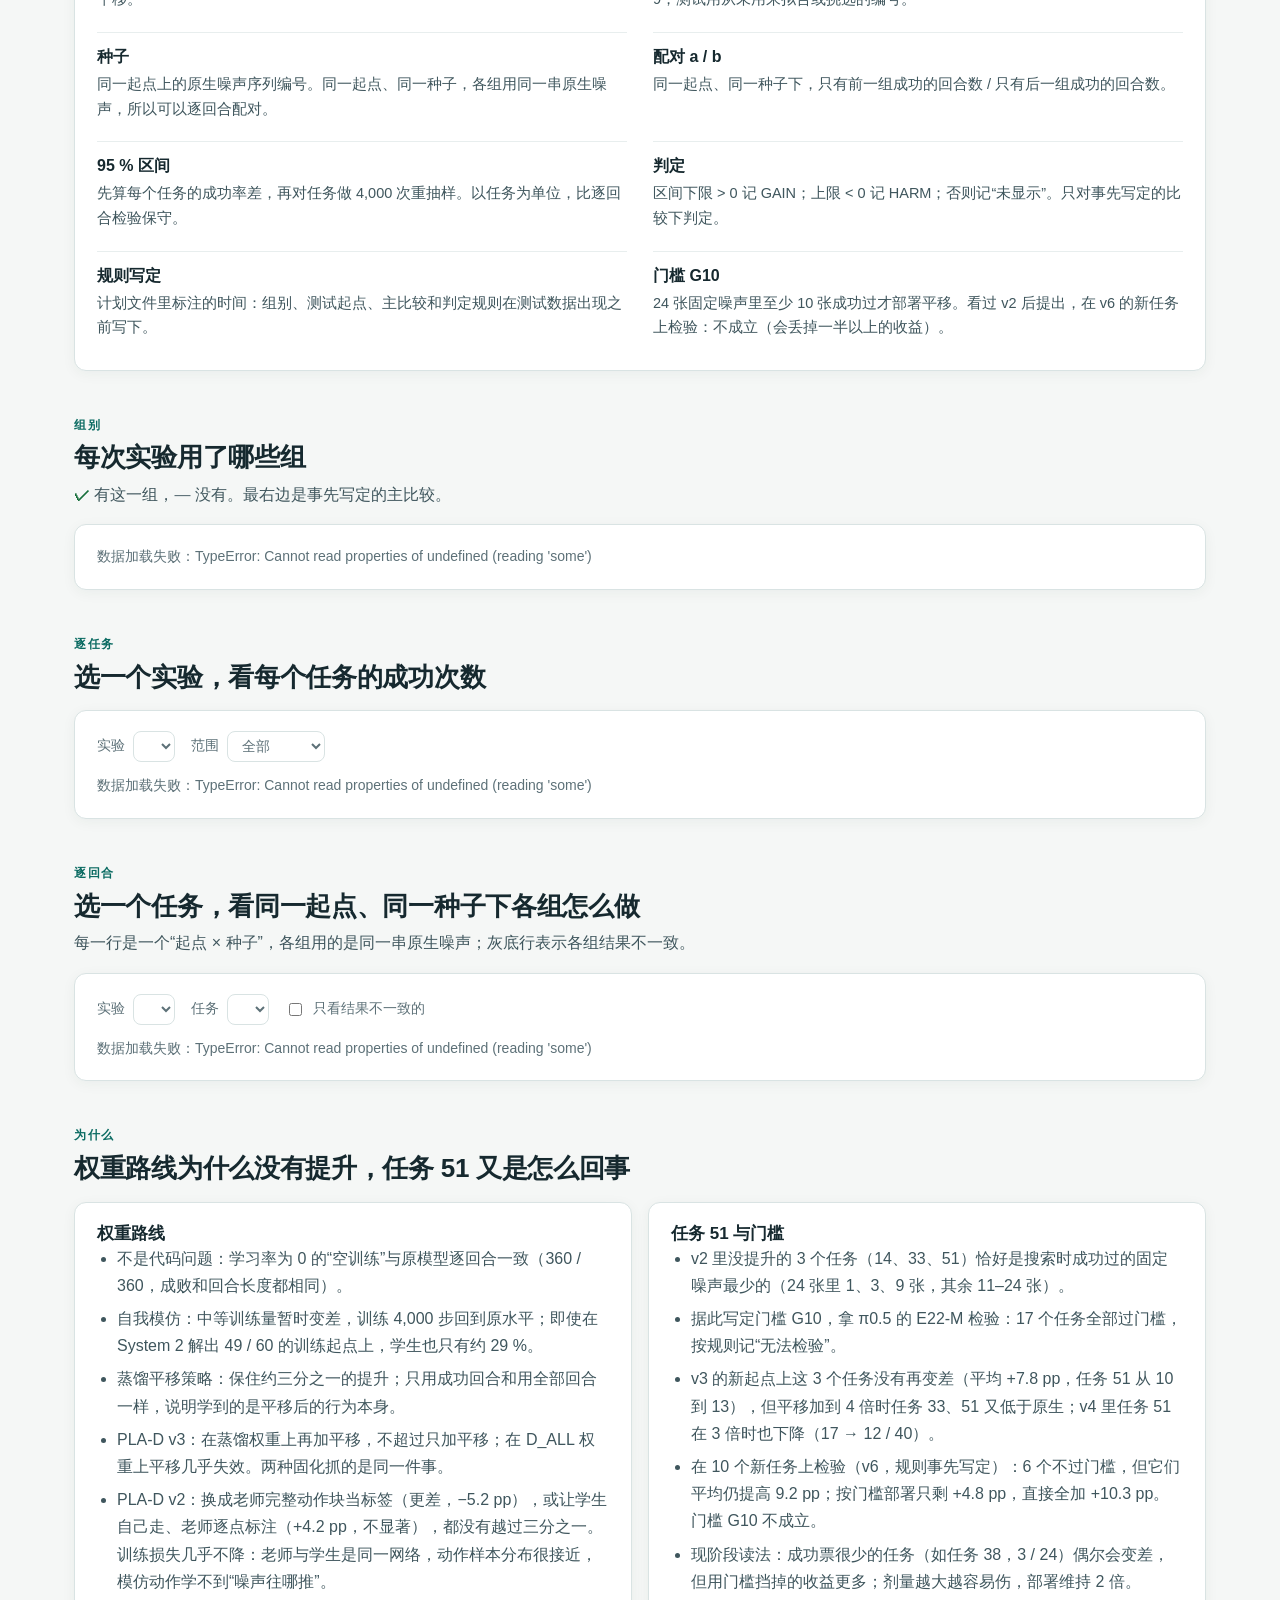
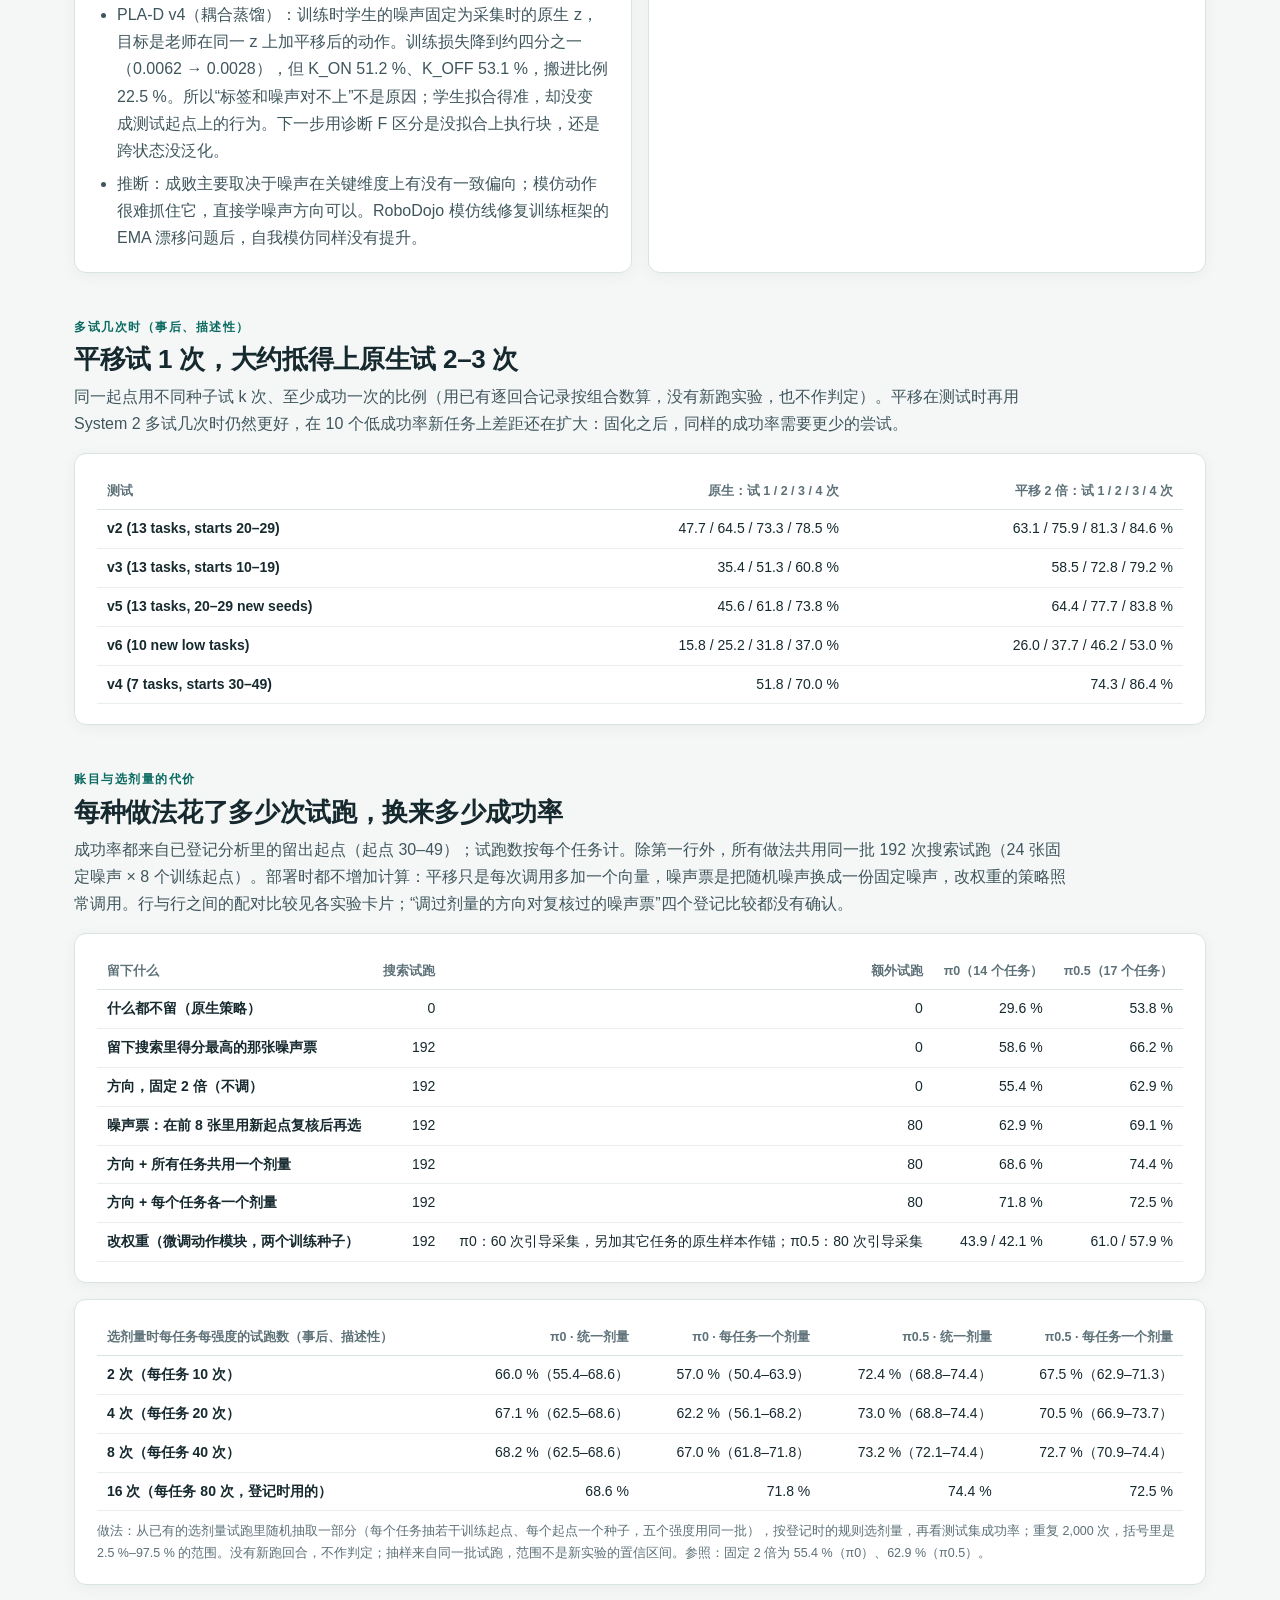
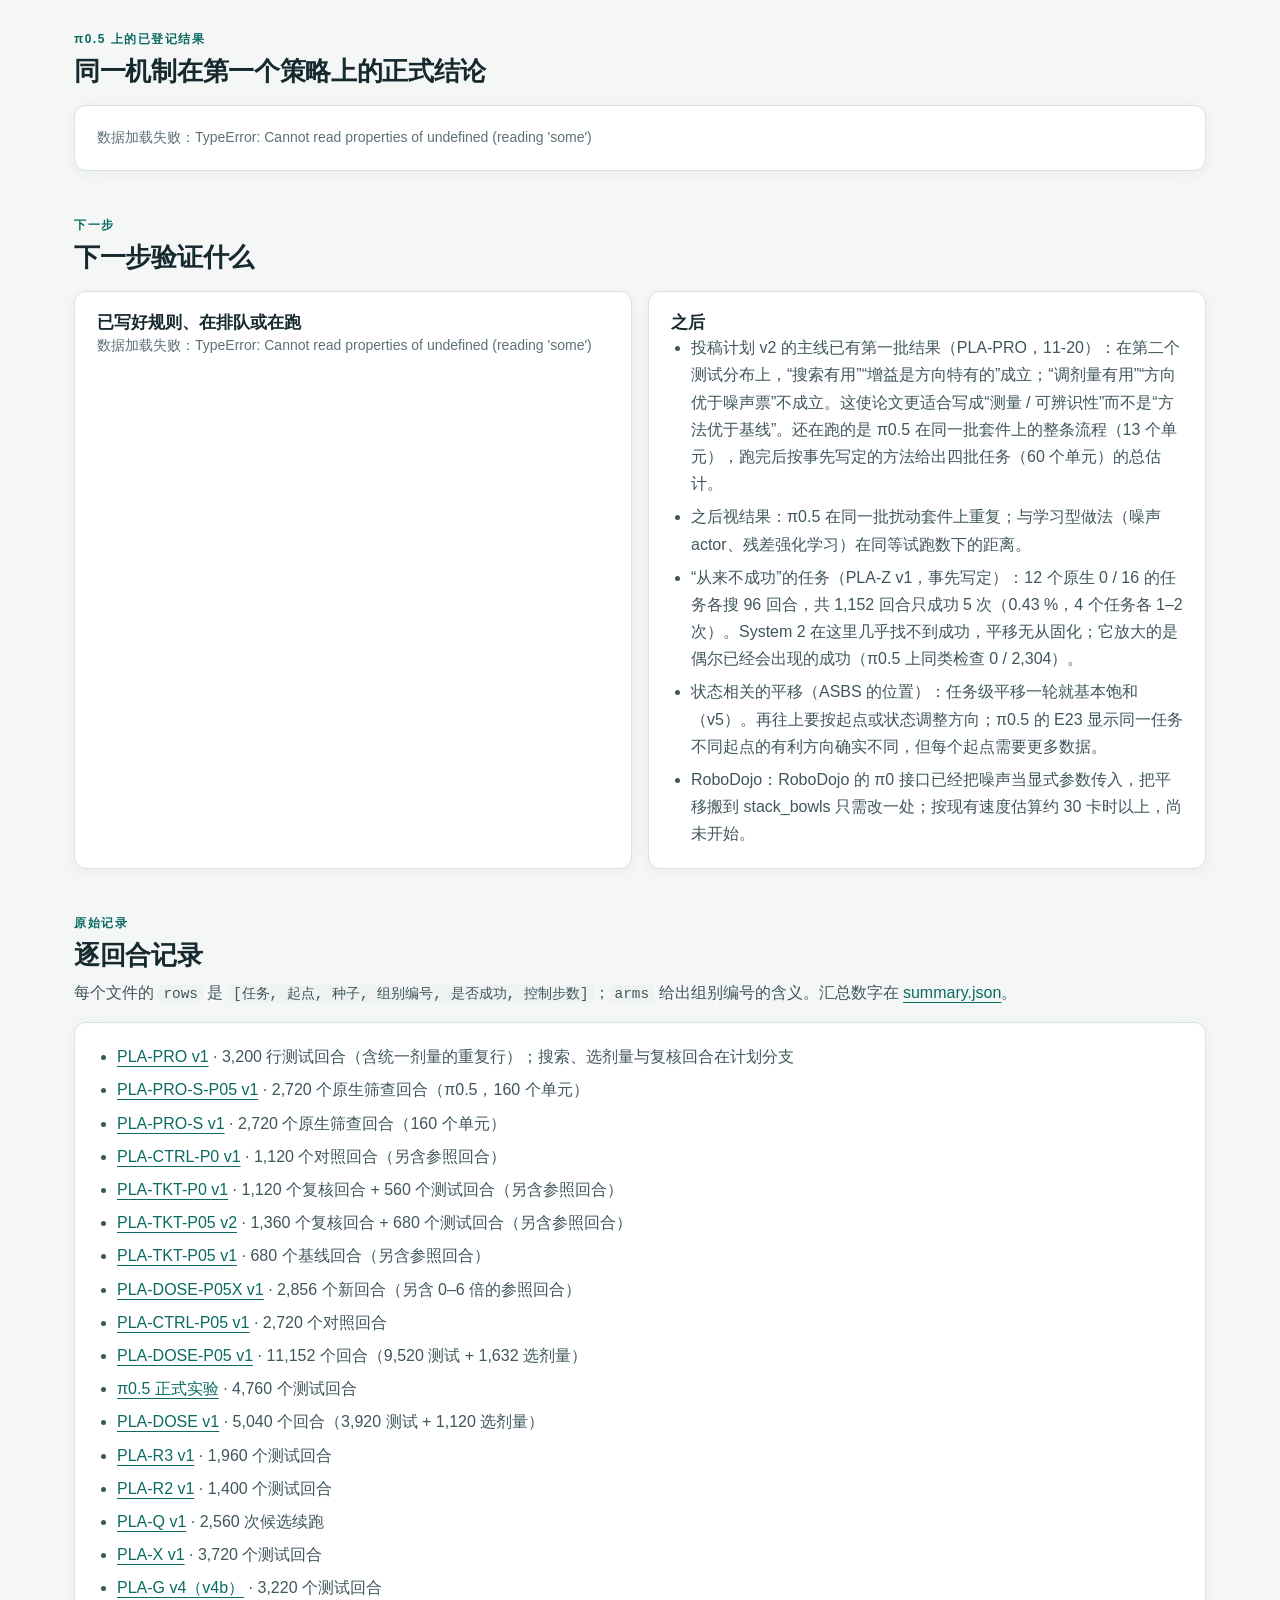
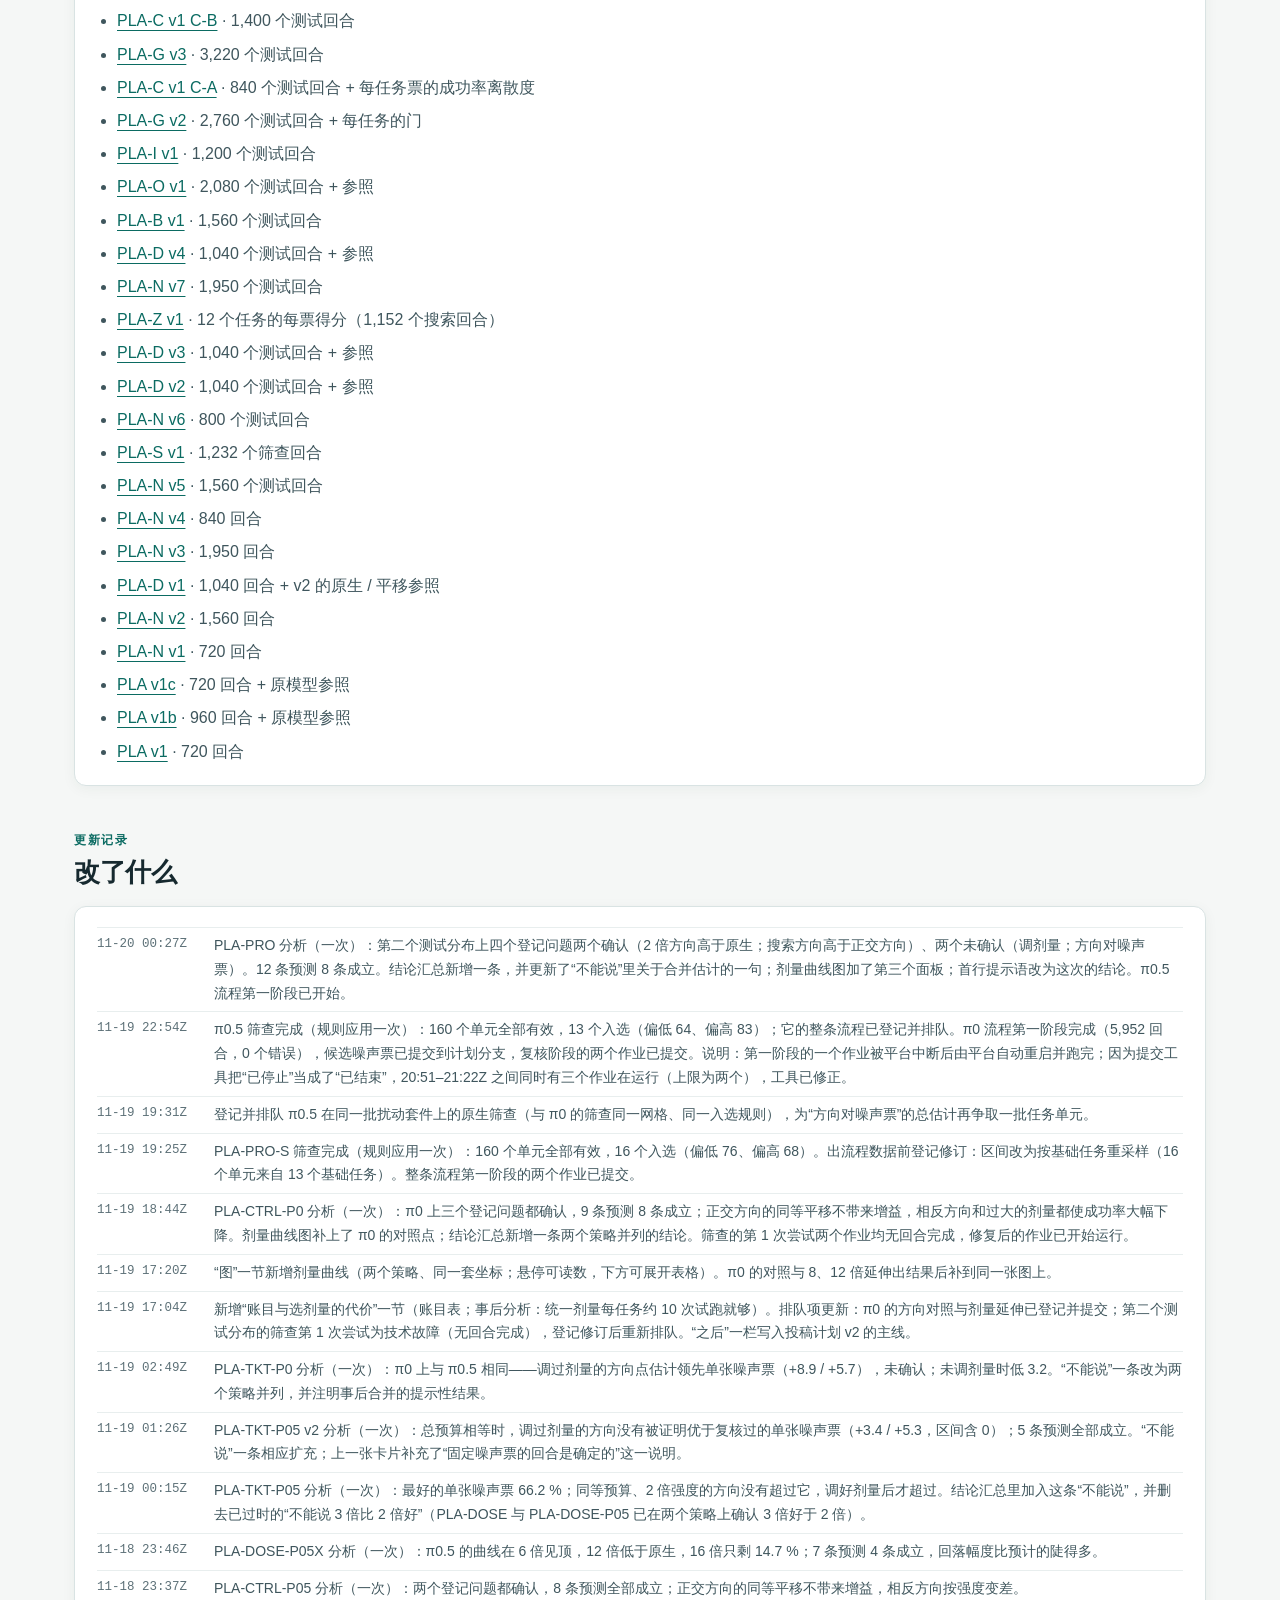
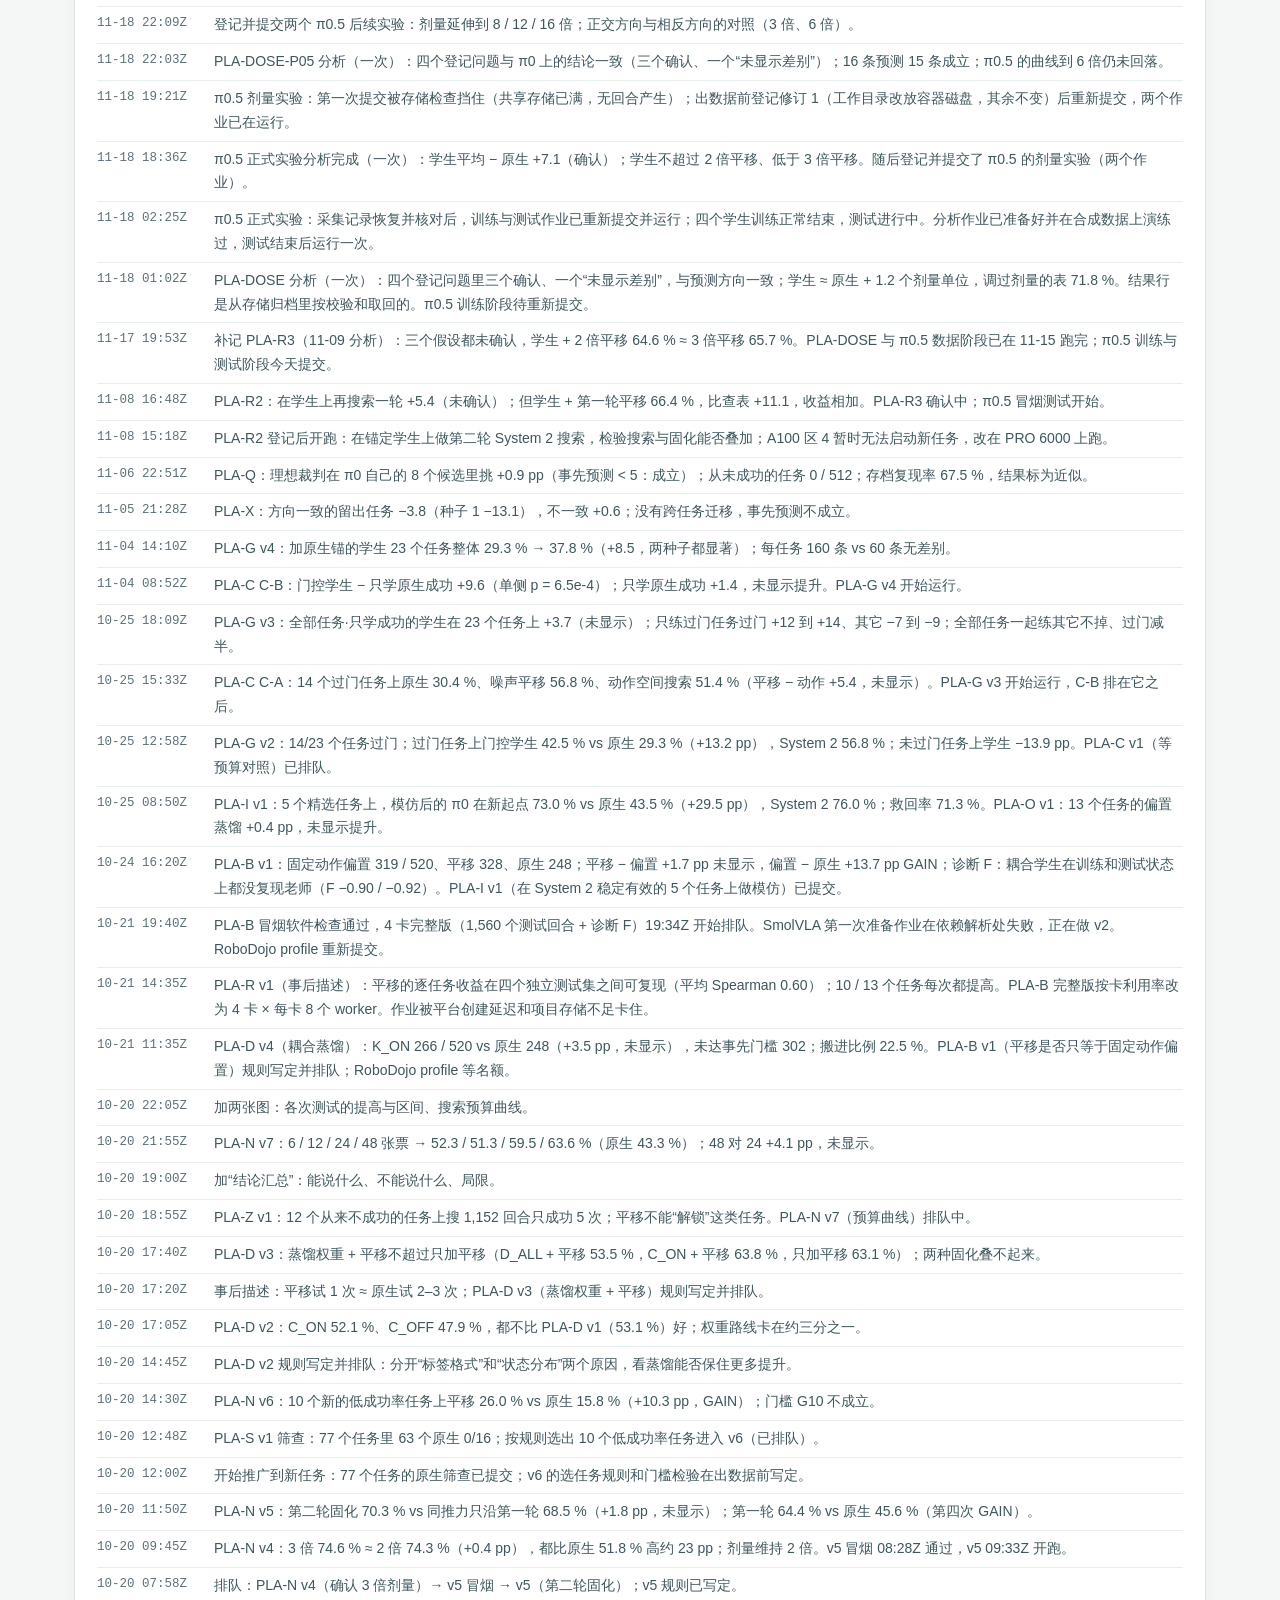
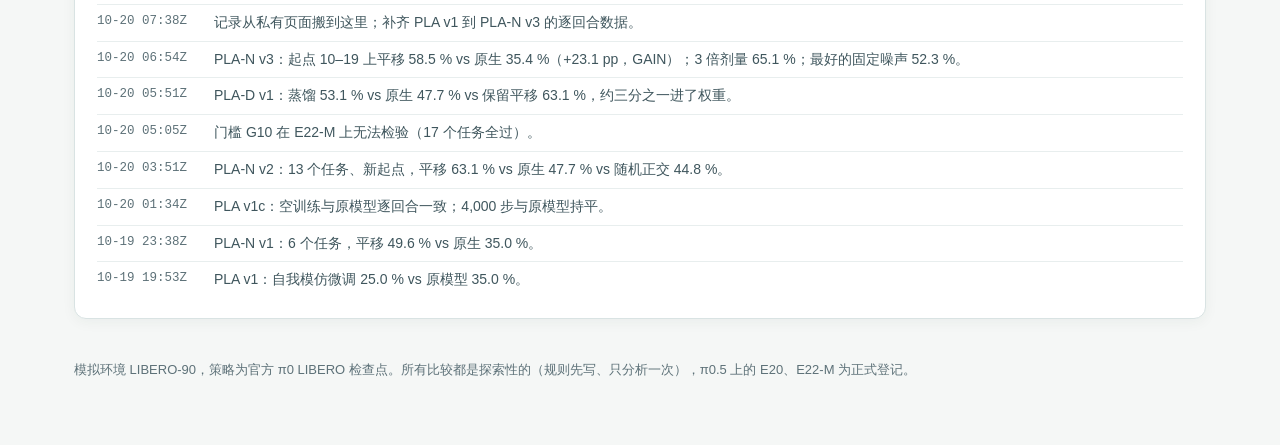
==== commit a98805eb: "consolidation: PLA-PRO v1 result on the second test distribution; dose figure third panel; summary a" ====
--- a/consolidation.html
+++ b/consolidation.html
@@ -20,7 +20,7 @@
 
 <main class="page" id="top">
   <section class="intro">
-    <div class="eyebrow"><span>π0 · LIBERO-90 · 13 + 10 个任务</span><span>更新 2026-11-19 22:54Z</span><span class="chip">两个策略：方向 + 调好的剂量在点估计上领先单张噪声票 3–9 个百分点，但同等预算下均未确认</span></div>
+    <div class="eyebrow"><span>π0 · LIBERO-90 · 13 + 10 个任务</span><span>更新 2026-11-20 00:27Z</span><span class="chip">第二个测试分布：搜索有用、增益是方向特有的（确认）；调剂量没有提升，方向没有超过单张噪声票（票领先 5.6）</span></div>
     <h1>把 System 2 的挑选固化进学生：噪声平移有效，权重微调基本无效</h1>
     <p class="lead">学生是冻结的官方 π0；System 2 是“多试几次 + 官方成功判据”。把挑选结果写成一个任务级的噪声平移（35 个数），在 13 个任务的四次测试里都显著提高成功率，换到 10 个原本很少成功的新任务上也提高（+10.3 pp）；用学生自己的成功回合微调权重没有提升，把平移后的策略蒸馏进权重只保住约四分之一到三分之一，连训练时把噪声也配对（耦合蒸馏，PLA-D v4）也一样。</p>
     <div class="tiles">
@@ -35,6 +35,7 @@
     <div class="section-head"><span class="kicker">结论汇总</span><h2>到目前为止能说什么、不能说什么</h2></div>
     <div class="panel">
       <ul class="list">
+        <li><b>能说：</b>换一批任务（π0，扰动套件上入选的 16 个单元），主要结论有两条再次确认：2 倍方向比原生高 15.6 个百分点（45.9 → 61.6 %，区间 +9.5 到 +23.6）；4 倍下搜索方向比正交方向高 23.4（区间 +16.4 到 +30.7）。最好的单张噪声票为 68.8 %（比原生高 22.8）。<b>没有确认的两条：</b>调剂量在这里没有带来提升（最优点在 2–3 倍，选出的 3 倍只比 2 倍高 1.6）；调好剂量的方向没有超过复核后的噪声票（63.1 对 68.8 %，−5.6，区间 −18.6 到 0.0）（<a href="#exp-pla_pro_v1">PLA-PRO</a>）。</li>
         <li><b>能说：</b>两个策略上，增益都只属于搜索出的方向，剂量都有内部最优点。π0（14 个任务，同一批 280 个测试回合）：沿搜索方向 −4 / 0 / 2 / 4 / 6 / 8 / 12 倍为 7.9 / 29.6 / 55.4 / 68.6 / 61.1 / 42.1 / 7.5 %；同样大小的平移加在正交方向上为 30.7 %（与原生无差别）。4 倍下搜索方向比正交方向高 37.9 个百分点（区间 +26.8 到 +49.6），比相反方向高 60.7，比 12 倍高 61.1，三个登记问题都确认（<a href="#exp-pla_ctrl_p0_v1">PLA-CTRL-P0</a>；π0.5 的对应结果见下面两条和<a href="#dose">剂量曲线图</a>）。</li>
         <li><b>能说（筛查，不比较方法）：</b>LIBERO 的扰动套件对两个策略都两极分化：160 个任务单元里，原生 π0 有 73 个 16 次全败、48 个全成，有提升空间（成功 2–12 次）的只有 16 个；π0.5 是 62 个全败、61 个全成、13 个有提升空间。改指令措辞或物体属性几乎不影响两个策略，换任务几乎全部失败，交换物体位置时 π0.5 明显强于 π0（<a href="#exp-pla_pro_s_v1">PLA-PRO-S</a>、<a href="#exp-pla_pro_s_p05_v1">PLA-PRO-S-P05</a>）。第二个测试分布因此是两批小任务：16 个和 13 个单元。</li>
         <li><b>能说（事后、描述性）：</b>选一个统一剂量很便宜。把选剂量的试跑从每任务每强度 16 次减到 2 次（每任务 10 次，约为搜索预算的 5 %），选出的统一剂量在测试集上平均仍有 66.0 %（π0）和 72.4 %（π0.5），而用足 80 次是 68.6 % 和 74.4 %，不调（固定 2 倍）是 55.4 % 和 62.9 %。按任务各选一个剂量则不便宜：试跑少时反而不如统一剂量（<a href="#accounting">账目与选剂量的代价</a>）。</li>
@@ -46,7 +47,7 @@
         <li><b>能说：</b>把 System 2（多试 + 官方判据）的挑选写成任务级噪声平移，π0 在 13 个任务的四次新测试里都显著提高（+15.4 / +23.1 / +22.5 / +18.7 pp），换到 10 个新的低成功率任务上也提高（+10.3 pp）。见 <a href="#exp-pla_n_v2">v2</a>、<a href="#exp-pla_n_v3">v3</a>、<a href="#exp-pla_n_v4">v4</a>、<a href="#exp-pla_n_v5">v5</a>、<a href="#exp-pla_n_v6">v6</a>。</li>
         <li><b>能说（事后描述）：</b>每个任务的提高可以复现：四个独立测试集之间逐任务收益的平均 Spearman 相关 0.60（随机打乱的 95 % 分位 0.21）；13 个任务里 10 个在四次测试中都提高，没有一个四次都下降。任务 51 的正负取决于起点（起点 20–29 两次下降，起点 10–19 两次上升）。</li>
         <li><b>能说：</b>在 π0 自己的候选动作块里逐状态挑选，即使用仿真前瞻的理想裁判也只 +0.9 个百分点（区间 −5.2 到 +6.2），从未成功的任务 512 次续跑 0 次成功（<a href="#exp-pla_q_v1">PLA-Q</a>）。</li>
-        <li><b>不能说：</b>同等预算下拟合的方向优于“留下最好的那张噪声票”。两个策略上结果一致：只花搜索预算、2 倍强度时，方向比最好的单张票低 3.2 个百分点（π0.5：62.9 对 66.2 %；π0：55.4 对 58.6 %）；总预算相等（双方都多花每任务 80 次试跑）时，调过剂量的方向在点估计上领先（π0.5：+3.4 / +5.3；π0：+8.9 / +5.7），但四个登记的比较都没有确认。事后把两个策略的 31 个任务合并，差为 +5.9（区间 +0.2 到 +12.4），只是提示，尚未登记确认（<a href="#exp-pla_tkt_p05_v1">PLA-TKT-P05</a>、<a href="#exp-pla_tkt_p05_v2">v2</a>、<a href="#exp-pla_tkt_p0_v1">PLA-TKT-P0</a>）。</li>
+        <li><b>不能说：</b>同等预算下拟合的方向优于“留下最好的那张噪声票”。两个策略上结果一致：只花搜索预算、2 倍强度时，方向比最好的单张票低 3.2 个百分点（π0.5：62.9 对 66.2 %；π0：55.4 对 58.6 %）；总预算相等（双方都多花每任务 80 次试跑）时，调过剂量的方向在点估计上领先（π0.5：+3.4 / +5.3；π0：+8.9 / +5.7），但四个登记的比较都没有确认。事后把两个策略的 31 个任务合并，差为 +5.9（区间 +0.2 到 +12.4），当时只是提示；第二批任务（PLA-PRO，16 个单元）上方向反而落后 5.6，把它并入后 47 个单元的差为 +1.7（区间 −2.9 到 +6.8），提示没有得到支持（<a href="#exp-pla_tkt_p05_v1">PLA-TKT-P05</a>、<a href="#exp-pla_tkt_p05_v2">v2</a>、<a href="#exp-pla_tkt_p0_v1">PLA-TKT-P0</a>）。</li>
         <li><b>不能说：</b>“学生 + 平移”优于查表。确认实验 <a href="#exp-pla_r3_v1">PLA-R3</a> 的三个登记假设都没有确认：学生 + 2 倍平移 64.6 %，与不训练、只把平移加到 3 倍的 65.7 % 几乎一样（PLA-R2 的 +11.1 是事后观察，不成立为固化的优势）。</li>
         <li><b>不能说：</b>固化能迁移到没参与训练的任务——方向一致的留出任务也没有提升（−3.8 / −13.1；<a href="#exp-pla_x_v1">PLA-X</a>）。成败型 System 2 的知识就是每任务一个固定偏置，按指令查表比改权重更好。</li>
         <li><b>能说：</b>过门任务学 System 2 的成功轨迹、其它任务用 π0 自己的样本做锚，固化后的 π0 在 23 个任务整体上提高 +8.5 个百分点（两个种子都显著；<a href="#exp-pla_g_v4b">PLA-G v4</a>）；每任务更多引导数据没有更好。</li>
@@ -80,7 +81,7 @@
 .dose-legend span{display:inline-flex;align-items:center;gap:6px}
 .dose-legend i{display:inline-block;width:18px;height:0;border-top:2px solid var(--dz-s1)}
 .dose-legend i.k2{border-top-color:var(--dz-s2)}.dose-legend i.k3{border-top:1px solid var(--muted)}
-.dose-grid{display:grid;grid-template-columns:repeat(auto-fit,minmax(280px,1fr));gap:14px 22px}
+.dose-grid{display:grid;grid-template-columns:repeat(auto-fit,minmax(min(340px,100%),1fr));gap:14px 22px}
 .dose-fig{margin:0;min-width:0}.dose-fig figcaption{display:flex;flex-wrap:wrap;gap:2px 10px;align-items:baseline;font-size:13px;color:var(--muted);margin-bottom:4px}
 .dose-fig figcaption b{font-size:14px;color:var(--ink)}
 .dose-wrap{position:relative}.dose-plot{display:block;width:100%;height:auto;overflow:visible}
@@ -95,7 +96,7 @@
 .dose-tip i{display:inline-block;width:12px;border-top:2px solid var(--dz-s1)}.dose-tip i.ortho{border-top-color:var(--dz-s2)}
 .dose-tip strong{color:var(--ink);font-variant-numeric:tabular-nums}
 .dose-table{margin-top:10px;font-size:13px}.dose-table summary{cursor:pointer;color:var(--ink-2)}
-</style><h3>剂量曲线：成功率随平移强度的变化</h3><p class="role">同一批留出测试回合上，沿搜索方向加不同强度的平移（负数 = 沿相反方向）。两个面板共用同一套坐标。两个策略都是先升后降：π0 在 4 倍见顶，12 倍只剩 7.5 %；π0.5 在 6 倍见顶，16 倍只剩 14.7 %。同样大小的平移加在正交方向上不带来增益，加在相反方向上成功率下降。</p><div class="dose-legend"><span><i></i>沿搜索方向</span><span><i class="k2"></i>正交方向（同样大小的平移）</span><span><i class="k3"></i>原生（不加平移）</span></div><div class="dose-grid"><figure class="dose-fig"><figcaption><b>π0 · 14 个任务（每点 280 回合）</b><span>−4 到 12 倍；正交方向 4 倍</span></figcaption><div class="dose-wrap"><svg class="dose-plot" viewBox="0 0 480 310" role="img" aria-label="π0 · 14 个任务（每点 280 回合） 的剂量曲线：成功率随平移强度的变化" data-points="[{&quot;x&quot;: -4, &quot;px&quot;: 82.0, &quot;title&quot;: &quot;强度 −4 倍&quot;, &quot;rows&quot;: [{&quot;name&quot;: &quot;沿搜索方向&quot;, &quot;key&quot;: &quot;direction&quot;, &quot;value&quot;: &quot;7.9 %&quot;}], &quot;aria&quot;: &quot;强度 −4：沿搜索方向 7.9 %&quot;}, {&quot;x&quot;: 0, &quot;px&quot;: 158.0, &quot;title&quot;: &quot;强度 0（原生）&quot;, &quot;rows&quot;: [{&quot;name&quot;: &quot;沿搜索方向&quot;, &quot;key&quot;: &quot;direction&quot;, &quot;value&quot;: &quot;29.6 %&quot;}], &quot;aria&quot;: &quot;强度 0：沿搜索方向 29.6 %&quot;}, {&quot;x&quot;: 1, &quot;px&quot;: 177.0, &quot;title&quot;: &quot;强度 1 倍&quot;, &quot;rows&quot;: [{&quot;name&quot;: &quot;沿搜索方向&quot;, &quot;key&quot;: &quot;direction&quot;, &quot;value&quot;: &quot;42.1 %&quot;}], &quot;aria&quot;: &quot;强度 1：沿搜索方向 42.1 %&quot;}, {&quot;x&quot;: 2, &quot;px&quot;: 196.0, &quot;title&quot;: &quot;强度 2 倍&quot;, &quot;rows&quot;: [{&quot;name&quot;: &quot;沿搜索方向&quot;, &quot;key&quot;: &quot;direction&quot;, &quot;value&quot;: &quot;55.4 %&quot;}], &quot;aria&quot;: &quot;强度 2：沿搜索方向 55.4 %&quot;}, {&quot;x&quot;: 3, &quot;px&quot;: 215.0, &quot;title&quot;: &quot;强度 3 倍&quot;, &quot;rows&quot;: [{&quot;name&quot;: &quot;沿搜索方向&quot;, &quot;key&quot;: &quot;direction&quot;, &quot;value&quot;: &quot;62.5 %&quot;}], &quot;aria&quot;: &quot;强度 3：沿搜索方向 62.5 %&quot;}, {&quot;x&quot;: 4, &quot;px&quot;: 234.0, &quot;title&quot;: &quot;强度 4 倍&quot;, &quot;rows&quot;: [{&quot;name&quot;: &quot;沿搜索方向&quot;, &quot;key&quot;: &quot;direction&quot;, &quot;value&quot;: &quot;68.6 %&quot;}, {&quot;name&quot;: &quot;正交方向&quot;, &quot;key&quot;: &quot;ortho&quot;, &quot;value&quot;: &quot;30.7 %&quot;}], &quot;aria&quot;: &quot;强度 4：沿搜索方向 68.6 %；正交方向 30.7 %&quot;}, {&quot;x&quot;: 6, &quot;px&quot;: 272.0, &quot;title&quot;: &quot;强度 6 倍&quot;, &quot;rows&quot;: [{&quot;name&quot;: &quot;沿搜索方向&quot;, &quot;key&quot;: &quot;direction&quot;, &quot;value&quot;: &quot;61.1 %&quot;}], &quot;aria&quot;: &quot;强度 6：沿搜索方向 61.1 %&quot;}, {&quot;x&quot;: 8, &quot;px&quot;: 310.0, &quot;title&quot;: &quot;强度 8 倍&quot;, &quot;rows&quot;: [{&quot;name&quot;: &quot;沿搜索方向&quot;, &quot;key&quot;: &quot;direction&quot;, &quot;value&quot;: &quot;42.1 %&quot;}], &quot;aria&quot;: &quot;强度 8：沿搜索方向 42.1 %&quot;}, {&quot;x&quot;: 12, &quot;px&quot;: 386.0, &quot;title&quot;: &quot;强度 12 倍&quot;, &quot;rows&quot;: [{&quot;name&quot;: &quot;沿搜索方向&quot;, &quot;key&quot;: &quot;direction&quot;, &quot;value&quot;: &quot;7.5 %&quot;}], &quot;aria&quot;: &quot;强度 12：沿搜索方向 7.5 %&quot;}]"><line class="dz-grid" x1="44" x2="462" y1="264.0" y2="264.0"/><text class="dz-tick" x="38" y="268.0" text-anchor="end">0</text><line class="dz-grid" x1="44" x2="462" y1="203.5" y2="203.5"/><text class="dz-tick" x="38" y="207.5" text-anchor="end">25</text><line class="dz-grid" x1="44" x2="462" y1="143.0" y2="143.0"/><text class="dz-tick" x="38" y="147.0" text-anchor="end">50</text><line class="dz-grid" x1="44" x2="462" y1="82.5" y2="82.5"/><text class="dz-tick" x="38" y="86.5" text-anchor="end">75</text><line class="dz-grid" x1="44" x2="462" y1="22.0" y2="22.0"/><text class="dz-tick" x="38" y="26.0" text-anchor="end">100</text><line class="dz-grid" x1="44.0" x2="44.0" y1="264.0" y2="268.0"/><text class="dz-tick" x="44.0" y="283.0" text-anchor="middle">−6</text><line class="dz-grid" x1="158.0" x2="158.0" y1="264.0" y2="268.0"/><text class="dz-tick" x="158.0" y="283.0" text-anchor="middle">0</text><line class="dz-grid" x1="272.0" x2="272.0" y1="264.0" y2="268.0"/><text class="dz-tick" x="272.0" y="283.0" text-anchor="middle">6</text><line class="dz-grid" x1="386.0" x2="386.0" y1="264.0" y2="268.0"/><text class="dz-tick" x="386.0" y="283.0" text-anchor="middle">12</text><text class="dz-tick" x="253.0" y="304" text-anchor="middle">平移强度（倍；负数 = 反方向）</text><text class="dz-tick" x="4" y="13">成功率 %</text><line class="dz-ref" x1="44" x2="462" y1="192.4" y2="192.4"/><text class="dz-label" x="458" y="186.4" text-anchor="end">原生 29.6 %</text><polyline class="dz-line dz-ortho" points="158.0,192.4 234.0,189.7"/><circle class="dz-dot dz-ortho" cx="234.0" cy="189.7" r="4.5"/><polyline class="dz-line dz-direction" points="82.0,244.9 158.0,192.4 177.0,162.1 196.0,129.9 215.0,112.8 234.0,98.0 272.0,116.1 310.0,162.1 386.0,245.9"/><circle class="dz-dot dz-direction" cx="82.0" cy="244.9" r="4.5"/><circle class="dz-dot dz-direction" cx="158.0" cy="192.4" r="4.5"/><circle class="dz-dot dz-direction" cx="177.0" cy="162.1" r="4.5"/><circle class="dz-dot dz-direction" cx="196.0" cy="129.9" r="4.5"/><circle class="dz-dot dz-direction" cx="215.0" cy="112.8" r="4.5"/><circle class="dz-dot dz-direction" cx="234.0" cy="98.0" r="4.5"/><circle class="dz-dot dz-direction" cx="272.0" cy="116.1" r="4.5"/><circle class="dz-dot dz-direction" cx="310.0" cy="162.1" r="4.5"/><circle class="dz-dot dz-direction" cx="386.0" cy="245.9" r="4.5"/><text class="dz-label" x="82.0" y="234.9" text-anchor="middle">7.9</text><text class="dz-label" x="234.0" y="88.0" text-anchor="middle">68.6</text><text class="dz-label" x="395.0" y="249.9" text-anchor="start">7.5</text><text class="dz-label" x="239.0" y="206.7" text-anchor="start">30.7</text><line class="dz-cross" x1="0" x2="0" y1="22.0" y2="264.0" visibility="hidden"/><rect class="dz-hit" data-i="0" tabindex="0" x="44.0" y="22.0" width="76.0" height="242.0" aria-label="强度 −4：沿搜索方向 7.9 %"/><rect class="dz-hit" data-i="1" tabindex="0" x="120.0" y="22.0" width="47.5" height="242.0" aria-label="强度 0：沿搜索方向 29.6 %"/><rect class="dz-hit" data-i="2" tabindex="0" x="167.5" y="22.0" width="19.0" height="242.0" aria-label="强度 1：沿搜索方向 42.1 %"/><rect class="dz-hit" data-i="3" tabindex="0" x="186.5" y="22.0" width="19.0" height="242.0" aria-label="强度 2：沿搜索方向 55.4 %"/><rect class="dz-hit" data-i="4" tabindex="0" x="205.5" y="22.0" width="19.0" height="242.0" aria-label="强度 3：沿搜索方向 62.5 %"/><rect class="dz-hit" data-i="5" tabindex="0" x="224.5" y="22.0" width="28.5" height="242.0" aria-label="强度 4：沿搜索方向 68.6 %；正交方向 30.7 %"/><rect class="dz-hit" data-i="6" tabindex="0" x="253.0" y="22.0" width="38.0" height="242.0" aria-label="强度 6：沿搜索方向 61.1 %"/><rect class="dz-hit" data-i="7" tabindex="0" x="291.0" y="22.0" width="57.0" height="242.0" aria-label="强度 8：沿搜索方向 42.1 %"/><rect class="dz-hit" data-i="8" tabindex="0" x="348.0" y="22.0" width="114.0" height="242.0" aria-label="强度 12：沿搜索方向 7.5 %"/></svg><div class="dose-tip" hidden></div></div></figure><figure class="dose-fig"><figcaption><b>π0.5 · 17 个任务（每点 680 回合）</b><span>−6 到 16 倍；正交方向 3、6 倍</span></figcaption><div class="dose-wrap"><svg class="dose-plot" viewBox="0 0 480 310" role="img" aria-label="π0.5 · 17 个任务（每点 680 回合） 的剂量曲线：成功率随平移强度的变化" data-points="[{&quot;x&quot;: -6, &quot;px&quot;: 44.0, &quot;title&quot;: &quot;强度 −6 倍&quot;, &quot;rows&quot;: [{&quot;name&quot;: &quot;沿搜索方向&quot;, &quot;key&quot;: &quot;direction&quot;, &quot;value&quot;: &quot;26.6 %&quot;}], &quot;aria&quot;: &quot;强度 −6：沿搜索方向 26.6 %&quot;}, {&quot;x&quot;: -3, &quot;px&quot;: 101.0, &quot;title&quot;: &quot;强度 −3 倍&quot;, &quot;rows&quot;: [{&quot;name&quot;: &quot;沿搜索方向&quot;, &quot;key&quot;: &quot;direction&quot;, &quot;value&quot;: &quot;38.5 %&quot;}], &quot;aria&quot;: &quot;强度 −3：沿搜索方向 38.5 %&quot;}, {&quot;x&quot;: 0, &quot;px&quot;: 158.0, &quot;title&quot;: &quot;强度 0（原生）&quot;, &quot;rows&quot;: [{&quot;name&quot;: &quot;沿搜索方向&quot;, &quot;key&quot;: &quot;direction&quot;, &quot;value&quot;: &quot;53.8 %&quot;}], &quot;aria&quot;: &quot;强度 0：沿搜索方向 53.8 %&quot;}, {&quot;x&quot;: 1, &quot;px&quot;: 177.0, &quot;title&quot;: &quot;强度 1 倍&quot;, &quot;rows&quot;: [{&quot;name&quot;: &quot;沿搜索方向&quot;, &quot;key&quot;: &quot;direction&quot;, &quot;value&quot;: &quot;59.9 %&quot;}], &quot;aria&quot;: &quot;强度 1：沿搜索方向 59.9 %&quot;}, {&quot;x&quot;: 2, &quot;px&quot;: 196.0, &quot;title&quot;: &quot;强度 2 倍&quot;, &quot;rows&quot;: [{&quot;name&quot;: &quot;沿搜索方向&quot;, &quot;key&quot;: &quot;direction&quot;, &quot;value&quot;: &quot;62.9 %&quot;}], &quot;aria&quot;: &quot;强度 2：沿搜索方向 62.9 %&quot;}, {&quot;x&quot;: 3, &quot;px&quot;: 215.0, &quot;title&quot;: &quot;强度 3 倍&quot;, &quot;rows&quot;: [{&quot;name&quot;: &quot;沿搜索方向&quot;, &quot;key&quot;: &quot;direction&quot;, &quot;value&quot;: &quot;68.8 %&quot;}, {&quot;name&quot;: &quot;正交方向&quot;, &quot;key&quot;: &quot;ortho&quot;, &quot;value&quot;: &quot;53.7 %&quot;}], &quot;aria&quot;: &quot;强度 3：沿搜索方向 68.8 %；正交方向 53.7 %&quot;}, {&quot;x&quot;: 4, &quot;px&quot;: 234.0, &quot;title&quot;: &quot;强度 4 倍&quot;, &quot;rows&quot;: [{&quot;name&quot;: &quot;沿搜索方向&quot;, &quot;key&quot;: &quot;direction&quot;, &quot;value&quot;: &quot;72.1 %&quot;}], &quot;aria&quot;: &quot;强度 4：沿搜索方向 72.1 %&quot;}, {&quot;x&quot;: 6, &quot;px&quot;: 272.0, &quot;title&quot;: &quot;强度 6 倍&quot;, &quot;rows&quot;: [{&quot;name&quot;: &quot;沿搜索方向&quot;, &quot;key&quot;: &quot;direction&quot;, &quot;value&quot;: &quot;74.4 %&quot;}, {&quot;name&quot;: &quot;正交方向&quot;, &quot;key&quot;: &quot;ortho&quot;, &quot;value&quot;: &quot;51.0 %&quot;}], &quot;aria&quot;: &quot;强度 6：沿搜索方向 74.4 %；正交方向 51.0 %&quot;}, {&quot;x&quot;: 8, &quot;px&quot;: 310.0, &quot;title&quot;: &quot;强度 8 倍&quot;, &quot;rows&quot;: [{&quot;name&quot;: &quot;沿搜索方向&quot;, &quot;key&quot;: &quot;direction&quot;, &quot;value&quot;: &quot;69.7 %&quot;}], &quot;aria&quot;: &quot;强度 8：沿搜索方向 69.7 %&quot;}, {&quot;x&quot;: 12, &quot;px&quot;: 386.0, &quot;title&quot;: &quot;强度 12 倍&quot;, &quot;rows&quot;: [{&quot;name&quot;: &quot;沿搜索方向&quot;, &quot;key&quot;: &quot;direction&quot;, &quot;value&quot;: &quot;40.4 %&quot;}], &quot;aria&quot;: &quot;强度 12：沿搜索方向 40.4 %&quot;}, {&quot;x&quot;: 16, &quot;px&quot;: 462.0, &quot;title&quot;: &quot;强度 16 倍&quot;, &quot;rows&quot;: [{&quot;name&quot;: &quot;沿搜索方向&quot;, &quot;key&quot;: &quot;direction&quot;, &quot;value&quot;: &quot;14.7 %&quot;}], &quot;aria&quot;: &quot;强度 16：沿搜索方向 14.7 %&quot;}]"><line class="dz-grid" x1="44" x2="462" y1="264.0" y2="264.0"/><text class="dz-tick" x="38" y="268.0" text-anchor="end">0</text><line class="dz-grid" x1="44" x2="462" y1="203.5" y2="203.5"/><text class="dz-tick" x="38" y="207.5" text-anchor="end">25</text><line class="dz-grid" x1="44" x2="462" y1="143.0" y2="143.0"/><text class="dz-tick" x="38" y="147.0" text-anchor="end">50</text><line class="dz-grid" x1="44" x2="462" y1="82.5" y2="82.5"/><text class="dz-tick" x="38" y="86.5" text-anchor="end">75</text><line class="dz-grid" x1="44" x2="462" y1="22.0" y2="22.0"/><text class="dz-tick" x="38" y="26.0" text-anchor="end">100</text><line class="dz-grid" x1="44.0" x2="44.0" y1="264.0" y2="268.0"/><text class="dz-tick" x="44.0" y="283.0" text-anchor="middle">−6</text><line class="dz-grid" x1="158.0" x2="158.0" y1="264.0" y2="268.0"/><text class="dz-tick" x="158.0" y="283.0" text-anchor="middle">0</text><line class="dz-grid" x1="272.0" x2="272.0" y1="264.0" y2="268.0"/><text class="dz-tick" x="272.0" y="283.0" text-anchor="middle">6</text><line class="dz-grid" x1="386.0" x2="386.0" y1="264.0" y2="268.0"/><text class="dz-tick" x="386.0" y="283.0" text-anchor="middle">12</text><text class="dz-tick" x="253.0" y="304" text-anchor="middle">平移强度（倍；负数 = 反方向）</text><text class="dz-tick" x="4" y="13">成功率 %</text><line class="dz-ref" x1="44" x2="462" y1="133.8" y2="133.8"/><text class="dz-label" x="48" y="127.8" text-anchor="start">原生 53.8 %</text><polyline class="dz-line dz-ortho" points="158.0,133.8 215.0,134.0 272.0,140.6"/><circle class="dz-dot dz-ortho" cx="215.0" cy="134.0" r="4.5"/><circle class="dz-dot dz-ortho" cx="272.0" cy="140.6" r="4.5"/><polyline class="dz-line dz-direction" points="44.0,199.6 101.0,170.8 158.0,133.8 177.0,119.0 196.0,111.8 215.0,97.5 234.0,89.5 272.0,84.0 310.0,95.3 386.0,166.2 462.0,228.4"/><circle class="dz-dot dz-direction" cx="44.0" cy="199.6" r="4.5"/><circle class="dz-dot dz-direction" cx="101.0" cy="170.8" r="4.5"/><circle class="dz-dot dz-direction" cx="158.0" cy="133.8" r="4.5"/><circle class="dz-dot dz-direction" cx="177.0" cy="119.0" r="4.5"/><circle class="dz-dot dz-direction" cx="196.0" cy="111.8" r="4.5"/><circle class="dz-dot dz-direction" cx="215.0" cy="97.5" r="4.5"/><circle class="dz-dot dz-direction" cx="234.0" cy="89.5" r="4.5"/><circle class="dz-dot dz-direction" cx="272.0" cy="84.0" r="4.5"/><circle class="dz-dot dz-direction" cx="310.0" cy="95.3" r="4.5"/><circle class="dz-dot dz-direction" cx="386.0" cy="166.2" r="4.5"/><circle class="dz-dot dz-direction" cx="462.0" cy="228.4" r="4.5"/><text class="dz-label" x="52.0" y="215.6" text-anchor="start">26.6</text><text class="dz-label" x="272.0" y="74.0" text-anchor="middle">74.4</text><text class="dz-label" x="453.0" y="245.4" text-anchor="end">14.7</text><text class="dz-label" x="276.0" y="157.6" text-anchor="start">51.0</text><line class="dz-cross" x1="0" x2="0" y1="22.0" y2="264.0" visibility="hidden"/><rect class="dz-hit" data-i="0" tabindex="0" x="44.0" y="22.0" width="28.5" height="242.0" aria-label="强度 −6：沿搜索方向 26.6 %"/><rect class="dz-hit" data-i="1" tabindex="0" x="72.5" y="22.0" width="57.0" height="242.0" aria-label="强度 −3：沿搜索方向 38.5 %"/><rect class="dz-hit" data-i="2" tabindex="0" x="129.5" y="22.0" width="38.0" height="242.0" aria-label="强度 0：沿搜索方向 53.8 %"/><rect class="dz-hit" data-i="3" tabindex="0" x="167.5" y="22.0" width="19.0" height="242.0" aria-label="强度 1：沿搜索方向 59.9 %"/><rect class="dz-hit" data-i="4" tabindex="0" x="186.5" y="22.0" width="19.0" height="242.0" aria-label="强度 2：沿搜索方向 62.9 %"/><rect class="dz-hit" data-i="5" tabindex="0" x="205.5" y="22.0" width="19.0" height="242.0" aria-label="强度 3：沿搜索方向 68.8 %；正交方向 53.7 %"/><rect class="dz-hit" data-i="6" tabindex="0" x="224.5" y="22.0" width="28.5" height="242.0" aria-label="强度 4：沿搜索方向 72.1 %"/><rect class="dz-hit" data-i="7" tabindex="0" x="253.0" y="22.0" width="38.0" height="242.0" aria-label="强度 6：沿搜索方向 74.4 %；正交方向 51.0 %"/><rect class="dz-hit" data-i="8" tabindex="0" x="291.0" y="22.0" width="57.0" height="242.0" aria-label="强度 8：沿搜索方向 69.7 %"/><rect class="dz-hit" data-i="9" tabindex="0" x="348.0" y="22.0" width="76.0" height="242.0" aria-label="强度 12：沿搜索方向 40.4 %"/><rect class="dz-hit" data-i="10" tabindex="0" x="424.0" y="22.0" width="38.0" height="242.0" aria-label="强度 16：沿搜索方向 14.7 %"/></svg><div class="dose-tip" hidden></div></div></figure></div><details class="dose-table"><summary>用表格看这些数（成功率 %，列为平移强度）</summary><div class="table-wrap"><table><thead><tr><th>策略 · 方向</th><th class="num">−6</th><th class="num">−4</th><th class="num">−3</th><th class="num">0</th><th class="num">1</th><th class="num">2</th><th class="num">3</th><th class="num">4</th><th class="num">6</th><th class="num">8</th><th class="num">12</th><th class="num">16</th></tr></thead><tbody><tr><th scope="row">π0 · 14 个任务（每点 280 回合） · 沿搜索方向</th><td class="num">—</td><td class="num">7.9</td><td class="num">—</td><td class="num">29.6</td><td class="num">42.1</td><td class="num">55.4</td><td class="num">62.5</td><td class="num">68.6</td><td class="num">61.1</td><td class="num">42.1</td><td class="num">7.5</td><td class="num">—</td></tr><tr><th scope="row">π0 · 14 个任务（每点 280 回合） · 正交方向</th><td class="num">—</td><td class="num">—</td><td class="num">—</td><td class="num">—</td><td class="num">—</td><td class="num">—</td><td class="num">—</td><td class="num">30.7</td><td class="num">—</td><td class="num">—</td><td class="num">—</td><td class="num">—</td></tr><tr><th scope="row">π0.5 · 17 个任务（每点 680 回合） · 沿搜索方向</th><td class="num">26.6</td><td class="num">—</td><td class="num">38.5</td><td class="num">53.8</td><td class="num">59.9</td><td class="num">62.9</td><td class="num">68.8</td><td class="num">72.1</td><td class="num">74.4</td><td class="num">69.7</td><td class="num">40.4</td><td class="num">14.7</td></tr><tr><th scope="row">π0.5 · 17 个任务（每点 680 回合） · 正交方向</th><td class="num">—</td><td class="num">—</td><td class="num">—</td><td class="num">—</td><td class="num">—</td><td class="num">—</td><td class="num">53.7</td><td class="num">—</td><td class="num">51.0</td><td class="num">—</td><td class="num">—</td><td class="num">—</td></tr></tbody></table></div></details><script>
+</style><h3>剂量曲线：成功率随平移强度的变化</h3><p class="role">同一批留出测试回合上，沿搜索方向加不同强度的平移（负数 = 沿相反方向）。三个面板共用同一套坐标。形状都是先升后降：LIBERO-90 上 π0 在 4 倍见顶、π0.5 在 6 倍见顶，过大则跌到原生以下。第三个面板是 π0 在扰动套件入选的 16 个单元上：形状相同，但最优点在 2–3 倍，6 倍已低于原生；同样大小的平移加在正交方向上，前两个面板里没有增益，这里反而变差。</p><div class="dose-legend"><span><i></i>沿搜索方向</span><span><i class="k2"></i>正交方向（同样大小的平移）</span><span><i class="k3"></i>原生（不加平移）</span></div><div class="dose-grid"><figure class="dose-fig"><figcaption><b>π0 · LIBERO-90，14 个任务（每点 280 回合）</b><span>−4 到 12 倍；正交方向 4 倍</span></figcaption><div class="dose-wrap"><svg class="dose-plot" viewBox="0 0 480 310" role="img" aria-label="π0 · LIBERO-90，14 个任务（每点 280 回合） 的剂量曲线：成功率随平移强度的变化" data-points="[{&quot;x&quot;: -4, &quot;px&quot;: 82.0, &quot;title&quot;: &quot;强度 −4 倍&quot;, &quot;rows&quot;: [{&quot;name&quot;: &quot;沿搜索方向&quot;, &quot;key&quot;: &quot;direction&quot;, &quot;value&quot;: &quot;7.9 %&quot;}], &quot;aria&quot;: &quot;强度 −4：沿搜索方向 7.9 %&quot;}, {&quot;x&quot;: 0, &quot;px&quot;: 158.0, &quot;title&quot;: &quot;强度 0（原生）&quot;, &quot;rows&quot;: [{&quot;name&quot;: &quot;沿搜索方向&quot;, &quot;key&quot;: &quot;direction&quot;, &quot;value&quot;: &quot;29.6 %&quot;}], &quot;aria&quot;: &quot;强度 0：沿搜索方向 29.6 %&quot;}, {&quot;x&quot;: 1, &quot;px&quot;: 177.0, &quot;title&quot;: &quot;强度 1 倍&quot;, &quot;rows&quot;: [{&quot;name&quot;: &quot;沿搜索方向&quot;, &quot;key&quot;: &quot;direction&quot;, &quot;value&quot;: &quot;42.1 %&quot;}], &quot;aria&quot;: &quot;强度 1：沿搜索方向 42.1 %&quot;}, {&quot;x&quot;: 2, &quot;px&quot;: 196.0, &quot;title&quot;: &quot;强度 2 倍&quot;, &quot;rows&quot;: [{&quot;name&quot;: &quot;沿搜索方向&quot;, &quot;key&quot;: &quot;direction&quot;, &quot;value&quot;: &quot;55.4 %&quot;}], &quot;aria&quot;: &quot;强度 2：沿搜索方向 55.4 %&quot;}, {&quot;x&quot;: 3, &quot;px&quot;: 215.0, &quot;title&quot;: &quot;强度 3 倍&quot;, &quot;rows&quot;: [{&quot;name&quot;: &quot;沿搜索方向&quot;, &quot;key&quot;: &quot;direction&quot;, &quot;value&quot;: &quot;62.5 %&quot;}], &quot;aria&quot;: &quot;强度 3：沿搜索方向 62.5 %&quot;}, {&quot;x&quot;: 4, &quot;px&quot;: 234.0, &quot;title&quot;: &quot;强度 4 倍&quot;, &quot;rows&quot;: [{&quot;name&quot;: &quot;沿搜索方向&quot;, &quot;key&quot;: &quot;direction&quot;, &quot;value&quot;: &quot;68.6 %&quot;}, {&quot;name&quot;: &quot;正交方向&quot;, &quot;key&quot;: &quot;ortho&quot;, &quot;value&quot;: &quot;30.7 %&quot;}], &quot;aria&quot;: &quot;强度 4：沿搜索方向 68.6 %；正交方向 30.7 %&quot;}, {&quot;x&quot;: 6, &quot;px&quot;: 272.0, &quot;title&quot;: &quot;强度 6 倍&quot;, &quot;rows&quot;: [{&quot;name&quot;: &quot;沿搜索方向&quot;, &quot;key&quot;: &quot;direction&quot;, &quot;value&quot;: &quot;61.1 %&quot;}], &quot;aria&quot;: &quot;强度 6：沿搜索方向 61.1 %&quot;}, {&quot;x&quot;: 8, &quot;px&quot;: 310.0, &quot;title&quot;: &quot;强度 8 倍&quot;, &quot;rows&quot;: [{&quot;name&quot;: &quot;沿搜索方向&quot;, &quot;key&quot;: &quot;direction&quot;, &quot;value&quot;: &quot;42.1 %&quot;}], &quot;aria&quot;: &quot;强度 8：沿搜索方向 42.1 %&quot;}, {&quot;x&quot;: 12, &quot;px&quot;: 386.0, &quot;title&quot;: &quot;强度 12 倍&quot;, &quot;rows&quot;: [{&quot;name&quot;: &quot;沿搜索方向&quot;, &quot;key&quot;: &quot;direction&quot;, &quot;value&quot;: &quot;7.5 %&quot;}], &quot;aria&quot;: &quot;强度 12：沿搜索方向 7.5 %&quot;}]"><line class="dz-grid" x1="44" x2="462" y1="264.0" y2="264.0"/><text class="dz-tick" x="38" y="268.0" text-anchor="end">0</text><line class="dz-grid" x1="44" x2="462" y1="203.5" y2="203.5"/><text class="dz-tick" x="38" y="207.5" text-anchor="end">25</text><line class="dz-grid" x1="44" x2="462" y1="143.0" y2="143.0"/><text class="dz-tick" x="38" y="147.0" text-anchor="end">50</text><line class="dz-grid" x1="44" x2="462" y1="82.5" y2="82.5"/><text class="dz-tick" x="38" y="86.5" text-anchor="end">75</text><line class="dz-grid" x1="44" x2="462" y1="22.0" y2="22.0"/><text class="dz-tick" x="38" y="26.0" text-anchor="end">100</text><line class="dz-grid" x1="44.0" x2="44.0" y1="264.0" y2="268.0"/><text class="dz-tick" x="44.0" y="283.0" text-anchor="middle">−6</text><line class="dz-grid" x1="158.0" x2="158.0" y1="264.0" y2="268.0"/><text class="dz-tick" x="158.0" y="283.0" text-anchor="middle">0</text><line class="dz-grid" x1="272.0" x2="272.0" y1="264.0" y2="268.0"/><text class="dz-tick" x="272.0" y="283.0" text-anchor="middle">6</text><line class="dz-grid" x1="386.0" x2="386.0" y1="264.0" y2="268.0"/><text class="dz-tick" x="386.0" y="283.0" text-anchor="middle">12</text><text class="dz-tick" x="253.0" y="304" text-anchor="middle">平移强度（倍；负数 = 反方向）</text><text class="dz-tick" x="4" y="13">成功率 %</text><line class="dz-ref" x1="44" x2="462" y1="192.4" y2="192.4"/><text class="dz-label" x="458" y="186.4" text-anchor="end">原生 29.6 %</text><polyline class="dz-line dz-ortho" points="158.0,192.4 234.0,189.7"/><circle class="dz-dot dz-ortho" cx="234.0" cy="189.7" r="4.5"/><polyline class="dz-line dz-direction" points="82.0,244.9 158.0,192.4 177.0,162.1 196.0,129.9 215.0,112.8 234.0,98.0 272.0,116.1 310.0,162.1 386.0,245.9"/><circle class="dz-dot dz-direction" cx="82.0" cy="244.9" r="4.5"/><circle class="dz-dot dz-direction" cx="158.0" cy="192.4" r="4.5"/><circle class="dz-dot dz-direction" cx="177.0" cy="162.1" r="4.5"/><circle class="dz-dot dz-direction" cx="196.0" cy="129.9" r="4.5"/><circle class="dz-dot dz-direction" cx="215.0" cy="112.8" r="4.5"/><circle class="dz-dot dz-direction" cx="234.0" cy="98.0" r="4.5"/><circle class="dz-dot dz-direction" cx="272.0" cy="116.1" r="4.5"/><circle class="dz-dot dz-direction" cx="310.0" cy="162.1" r="4.5"/><circle class="dz-dot dz-direction" cx="386.0" cy="245.9" r="4.5"/><text class="dz-label" x="82.0" y="234.9" text-anchor="middle">7.9</text><text class="dz-label" x="234.0" y="88.0" text-anchor="middle">68.6</text><text class="dz-label" x="395.0" y="249.9" text-anchor="start">7.5</text><text class="dz-label" x="239.0" y="206.7" text-anchor="start">30.7</text><line class="dz-cross" x1="0" x2="0" y1="22.0" y2="264.0" visibility="hidden"/><rect class="dz-hit" data-i="0" tabindex="0" x="44.0" y="22.0" width="76.0" height="242.0" aria-label="强度 −4：沿搜索方向 7.9 %"/><rect class="dz-hit" data-i="1" tabindex="0" x="120.0" y="22.0" width="47.5" height="242.0" aria-label="强度 0：沿搜索方向 29.6 %"/><rect class="dz-hit" data-i="2" tabindex="0" x="167.5" y="22.0" width="19.0" height="242.0" aria-label="强度 1：沿搜索方向 42.1 %"/><rect class="dz-hit" data-i="3" tabindex="0" x="186.5" y="22.0" width="19.0" height="242.0" aria-label="强度 2：沿搜索方向 55.4 %"/><rect class="dz-hit" data-i="4" tabindex="0" x="205.5" y="22.0" width="19.0" height="242.0" aria-label="强度 3：沿搜索方向 62.5 %"/><rect class="dz-hit" data-i="5" tabindex="0" x="224.5" y="22.0" width="28.5" height="242.0" aria-label="强度 4：沿搜索方向 68.6 %；正交方向 30.7 %"/><rect class="dz-hit" data-i="6" tabindex="0" x="253.0" y="22.0" width="38.0" height="242.0" aria-label="强度 6：沿搜索方向 61.1 %"/><rect class="dz-hit" data-i="7" tabindex="0" x="291.0" y="22.0" width="57.0" height="242.0" aria-label="强度 8：沿搜索方向 42.1 %"/><rect class="dz-hit" data-i="8" tabindex="0" x="348.0" y="22.0" width="114.0" height="242.0" aria-label="强度 12：沿搜索方向 7.5 %"/></svg><div class="dose-tip" hidden></div></div></figure><figure class="dose-fig"><figcaption><b>π0.5 · LIBERO-90，17 个任务（每点 680 回合）</b><span>−6 到 16 倍；正交方向 3、6 倍</span></figcaption><div class="dose-wrap"><svg class="dose-plot" viewBox="0 0 480 310" role="img" aria-label="π0.5 · LIBERO-90，17 个任务（每点 680 回合） 的剂量曲线：成功率随平移强度的变化" data-points="[{&quot;x&quot;: -6, &quot;px&quot;: 44.0, &quot;title&quot;: &quot;强度 −6 倍&quot;, &quot;rows&quot;: [{&quot;name&quot;: &quot;沿搜索方向&quot;, &quot;key&quot;: &quot;direction&quot;, &quot;value&quot;: &quot;26.6 %&quot;}], &quot;aria&quot;: &quot;强度 −6：沿搜索方向 26.6 %&quot;}, {&quot;x&quot;: -3, &quot;px&quot;: 101.0, &quot;title&quot;: &quot;强度 −3 倍&quot;, &quot;rows&quot;: [{&quot;name&quot;: &quot;沿搜索方向&quot;, &quot;key&quot;: &quot;direction&quot;, &quot;value&quot;: &quot;38.5 %&quot;}], &quot;aria&quot;: &quot;强度 −3：沿搜索方向 38.5 %&quot;}, {&quot;x&quot;: 0, &quot;px&quot;: 158.0, &quot;title&quot;: &quot;强度 0（原生）&quot;, &quot;rows&quot;: [{&quot;name&quot;: &quot;沿搜索方向&quot;, &quot;key&quot;: &quot;direction&quot;, &quot;value&quot;: &quot;53.8 %&quot;}], &quot;aria&quot;: &quot;强度 0：沿搜索方向 53.8 %&quot;}, {&quot;x&quot;: 1, &quot;px&quot;: 177.0, &quot;title&quot;: &quot;强度 1 倍&quot;, &quot;rows&quot;: [{&quot;name&quot;: &quot;沿搜索方向&quot;, &quot;key&quot;: &quot;direction&quot;, &quot;value&quot;: &quot;59.9 %&quot;}], &quot;aria&quot;: &quot;强度 1：沿搜索方向 59.9 %&quot;}, {&quot;x&quot;: 2, &quot;px&quot;: 196.0, &quot;title&quot;: &quot;强度 2 倍&quot;, &quot;rows&quot;: [{&quot;name&quot;: &quot;沿搜索方向&quot;, &quot;key&quot;: &quot;direction&quot;, &quot;value&quot;: &quot;62.9 %&quot;}], &quot;aria&quot;: &quot;强度 2：沿搜索方向 62.9 %&quot;}, {&quot;x&quot;: 3, &quot;px&quot;: 215.0, &quot;title&quot;: &quot;强度 3 倍&quot;, &quot;rows&quot;: [{&quot;name&quot;: &quot;沿搜索方向&quot;, &quot;key&quot;: &quot;direction&quot;, &quot;value&quot;: &quot;68.8 %&quot;}, {&quot;name&quot;: &quot;正交方向&quot;, &quot;key&quot;: &quot;ortho&quot;, &quot;value&quot;: &quot;53.7 %&quot;}], &quot;aria&quot;: &quot;强度 3：沿搜索方向 68.8 %；正交方向 53.7 %&quot;}, {&quot;x&quot;: 4, &quot;px&quot;: 234.0, &quot;title&quot;: &quot;强度 4 倍&quot;, &quot;rows&quot;: [{&quot;name&quot;: &quot;沿搜索方向&quot;, &quot;key&quot;: &quot;direction&quot;, &quot;value&quot;: &quot;72.1 %&quot;}], &quot;aria&quot;: &quot;强度 4：沿搜索方向 72.1 %&quot;}, {&quot;x&quot;: 6, &quot;px&quot;: 272.0, &quot;title&quot;: &quot;强度 6 倍&quot;, &quot;rows&quot;: [{&quot;name&quot;: &quot;沿搜索方向&quot;, &quot;key&quot;: &quot;direction&quot;, &quot;value&quot;: &quot;74.4 %&quot;}, {&quot;name&quot;: &quot;正交方向&quot;, &quot;key&quot;: &quot;ortho&quot;, &quot;value&quot;: &quot;51.0 %&quot;}], &quot;aria&quot;: &quot;强度 6：沿搜索方向 74.4 %；正交方向 51.0 %&quot;}, {&quot;x&quot;: 8, &quot;px&quot;: 310.0, &quot;title&quot;: &quot;强度 8 倍&quot;, &quot;rows&quot;: [{&quot;name&quot;: &quot;沿搜索方向&quot;, &quot;key&quot;: &quot;direction&quot;, &quot;value&quot;: &quot;69.7 %&quot;}], &quot;aria&quot;: &quot;强度 8：沿搜索方向 69.7 %&quot;}, {&quot;x&quot;: 12, &quot;px&quot;: 386.0, &quot;title&quot;: &quot;强度 12 倍&quot;, &quot;rows&quot;: [{&quot;name&quot;: &quot;沿搜索方向&quot;, &quot;key&quot;: &quot;direction&quot;, &quot;value&quot;: &quot;40.4 %&quot;}], &quot;aria&quot;: &quot;强度 12：沿搜索方向 40.4 %&quot;}, {&quot;x&quot;: 16, &quot;px&quot;: 462.0, &quot;title&quot;: &quot;强度 16 倍&quot;, &quot;rows&quot;: [{&quot;name&quot;: &quot;沿搜索方向&quot;, &quot;key&quot;: &quot;direction&quot;, &quot;value&quot;: &quot;14.7 %&quot;}], &quot;aria&quot;: &quot;强度 16：沿搜索方向 14.7 %&quot;}]"><line class="dz-grid" x1="44" x2="462" y1="264.0" y2="264.0"/><text class="dz-tick" x="38" y="268.0" text-anchor="end">0</text><line class="dz-grid" x1="44" x2="462" y1="203.5" y2="203.5"/><text class="dz-tick" x="38" y="207.5" text-anchor="end">25</text><line class="dz-grid" x1="44" x2="462" y1="143.0" y2="143.0"/><text class="dz-tick" x="38" y="147.0" text-anchor="end">50</text><line class="dz-grid" x1="44" x2="462" y1="82.5" y2="82.5"/><text class="dz-tick" x="38" y="86.5" text-anchor="end">75</text><line class="dz-grid" x1="44" x2="462" y1="22.0" y2="22.0"/><text class="dz-tick" x="38" y="26.0" text-anchor="end">100</text><line class="dz-grid" x1="44.0" x2="44.0" y1="264.0" y2="268.0"/><text class="dz-tick" x="44.0" y="283.0" text-anchor="middle">−6</text><line class="dz-grid" x1="158.0" x2="158.0" y1="264.0" y2="268.0"/><text class="dz-tick" x="158.0" y="283.0" text-anchor="middle">0</text><line class="dz-grid" x1="272.0" x2="272.0" y1="264.0" y2="268.0"/><text class="dz-tick" x="272.0" y="283.0" text-anchor="middle">6</text><line class="dz-grid" x1="386.0" x2="386.0" y1="264.0" y2="268.0"/><text class="dz-tick" x="386.0" y="283.0" text-anchor="middle">12</text><text class="dz-tick" x="253.0" y="304" text-anchor="middle">平移强度（倍；负数 = 反方向）</text><text class="dz-tick" x="4" y="13">成功率 %</text><line class="dz-ref" x1="44" x2="462" y1="133.8" y2="133.8"/><text class="dz-label" x="48" y="127.8" text-anchor="start">原生 53.8 %</text><polyline class="dz-line dz-ortho" points="158.0,133.8 215.0,134.0 272.0,140.6"/><circle class="dz-dot dz-ortho" cx="215.0" cy="134.0" r="4.5"/><circle class="dz-dot dz-ortho" cx="272.0" cy="140.6" r="4.5"/><polyline class="dz-line dz-direction" points="44.0,199.6 101.0,170.8 158.0,133.8 177.0,119.0 196.0,111.8 215.0,97.5 234.0,89.5 272.0,84.0 310.0,95.3 386.0,166.2 462.0,228.4"/><circle class="dz-dot dz-direction" cx="44.0" cy="199.6" r="4.5"/><circle class="dz-dot dz-direction" cx="101.0" cy="170.8" r="4.5"/><circle class="dz-dot dz-direction" cx="158.0" cy="133.8" r="4.5"/><circle class="dz-dot dz-direction" cx="177.0" cy="119.0" r="4.5"/><circle class="dz-dot dz-direction" cx="196.0" cy="111.8" r="4.5"/><circle class="dz-dot dz-direction" cx="215.0" cy="97.5" r="4.5"/><circle class="dz-dot dz-direction" cx="234.0" cy="89.5" r="4.5"/><circle class="dz-dot dz-direction" cx="272.0" cy="84.0" r="4.5"/><circle class="dz-dot dz-direction" cx="310.0" cy="95.3" r="4.5"/><circle class="dz-dot dz-direction" cx="386.0" cy="166.2" r="4.5"/><circle class="dz-dot dz-direction" cx="462.0" cy="228.4" r="4.5"/><text class="dz-label" x="52.0" y="215.6" text-anchor="start">26.6</text><text class="dz-label" x="272.0" y="74.0" text-anchor="middle">74.4</text><text class="dz-label" x="453.0" y="245.4" text-anchor="end">14.7</text><text class="dz-label" x="276.0" y="157.6" text-anchor="start">51.0</text><line class="dz-cross" x1="0" x2="0" y1="22.0" y2="264.0" visibility="hidden"/><rect class="dz-hit" data-i="0" tabindex="0" x="44.0" y="22.0" width="28.5" height="242.0" aria-label="强度 −6：沿搜索方向 26.6 %"/><rect class="dz-hit" data-i="1" tabindex="0" x="72.5" y="22.0" width="57.0" height="242.0" aria-label="强度 −3：沿搜索方向 38.5 %"/><rect class="dz-hit" data-i="2" tabindex="0" x="129.5" y="22.0" width="38.0" height="242.0" aria-label="强度 0：沿搜索方向 53.8 %"/><rect class="dz-hit" data-i="3" tabindex="0" x="167.5" y="22.0" width="19.0" height="242.0" aria-label="强度 1：沿搜索方向 59.9 %"/><rect class="dz-hit" data-i="4" tabindex="0" x="186.5" y="22.0" width="19.0" height="242.0" aria-label="强度 2：沿搜索方向 62.9 %"/><rect class="dz-hit" data-i="5" tabindex="0" x="205.5" y="22.0" width="19.0" height="242.0" aria-label="强度 3：沿搜索方向 68.8 %；正交方向 53.7 %"/><rect class="dz-hit" data-i="6" tabindex="0" x="224.5" y="22.0" width="28.5" height="242.0" aria-label="强度 4：沿搜索方向 72.1 %"/><rect class="dz-hit" data-i="7" tabindex="0" x="253.0" y="22.0" width="38.0" height="242.0" aria-label="强度 6：沿搜索方向 74.4 %；正交方向 51.0 %"/><rect class="dz-hit" data-i="8" tabindex="0" x="291.0" y="22.0" width="57.0" height="242.0" aria-label="强度 8：沿搜索方向 69.7 %"/><rect class="dz-hit" data-i="9" tabindex="0" x="348.0" y="22.0" width="76.0" height="242.0" aria-label="强度 12：沿搜索方向 40.4 %"/><rect class="dz-hit" data-i="10" tabindex="0" x="424.0" y="22.0" width="38.0" height="242.0" aria-label="强度 16：沿搜索方向 14.7 %"/></svg><div class="dose-tip" hidden></div></div></figure><figure class="dose-fig"><figcaption><b>π0 · 扰动套件，16 个单元（每点 320 回合）</b><span>0 到 6 倍；正交方向 4 倍</span></figcaption><div class="dose-wrap"><svg class="dose-plot" viewBox="0 0 480 310" role="img" aria-label="π0 · 扰动套件，16 个单元（每点 320 回合） 的剂量曲线：成功率随平移强度的变化" data-points="[{&quot;x&quot;: 0, &quot;px&quot;: 158.0, &quot;title&quot;: &quot;强度 0（原生）&quot;, &quot;rows&quot;: [{&quot;name&quot;: &quot;沿搜索方向&quot;, &quot;key&quot;: &quot;direction&quot;, &quot;value&quot;: &quot;45.9 %&quot;}], &quot;aria&quot;: &quot;强度 0：沿搜索方向 45.9 %&quot;}, {&quot;x&quot;: 1, &quot;px&quot;: 177.0, &quot;title&quot;: &quot;强度 1 倍&quot;, &quot;rows&quot;: [{&quot;name&quot;: &quot;沿搜索方向&quot;, &quot;key&quot;: &quot;direction&quot;, &quot;value&quot;: &quot;55.6 %&quot;}], &quot;aria&quot;: &quot;强度 1：沿搜索方向 55.6 %&quot;}, {&quot;x&quot;: 2, &quot;px&quot;: 196.0, &quot;title&quot;: &quot;强度 2 倍&quot;, &quot;rows&quot;: [{&quot;name&quot;: &quot;沿搜索方向&quot;, &quot;key&quot;: &quot;direction&quot;, &quot;value&quot;: &quot;61.6 %&quot;}], &quot;aria&quot;: &quot;强度 2：沿搜索方向 61.6 %&quot;}, {&quot;x&quot;: 3, &quot;px&quot;: 215.0, &quot;title&quot;: &quot;强度 3 倍&quot;, &quot;rows&quot;: [{&quot;name&quot;: &quot;沿搜索方向&quot;, &quot;key&quot;: &quot;direction&quot;, &quot;value&quot;: &quot;63.1 %&quot;}], &quot;aria&quot;: &quot;强度 3：沿搜索方向 63.1 %&quot;}, {&quot;x&quot;: 4, &quot;px&quot;: 234.0, &quot;title&quot;: &quot;强度 4 倍&quot;, &quot;rows&quot;: [{&quot;name&quot;: &quot;沿搜索方向&quot;, &quot;key&quot;: &quot;direction&quot;, &quot;value&quot;: &quot;55.6 %&quot;}, {&quot;name&quot;: &quot;正交方向&quot;, &quot;key&quot;: &quot;ortho&quot;, &quot;value&quot;: &quot;32.2 %&quot;}], &quot;aria&quot;: &quot;强度 4：沿搜索方向 55.6 %；正交方向 32.2 %&quot;}, {&quot;x&quot;: 6, &quot;px&quot;: 272.0, &quot;title&quot;: &quot;强度 6 倍&quot;, &quot;rows&quot;: [{&quot;name&quot;: &quot;沿搜索方向&quot;, &quot;key&quot;: &quot;direction&quot;, &quot;value&quot;: &quot;41.6 %&quot;}], &quot;aria&quot;: &quot;强度 6：沿搜索方向 41.6 %&quot;}]"><line class="dz-grid" x1="44" x2="462" y1="264.0" y2="264.0"/><text class="dz-tick" x="38" y="268.0" text-anchor="end">0</text><line class="dz-grid" x1="44" x2="462" y1="203.5" y2="203.5"/><text class="dz-tick" x="38" y="207.5" text-anchor="end">25</text><line class="dz-grid" x1="44" x2="462" y1="143.0" y2="143.0"/><text class="dz-tick" x="38" y="147.0" text-anchor="end">50</text><line class="dz-grid" x1="44" x2="462" y1="82.5" y2="82.5"/><text class="dz-tick" x="38" y="86.5" text-anchor="end">75</text><line class="dz-grid" x1="44" x2="462" y1="22.0" y2="22.0"/><text class="dz-tick" x="38" y="26.0" text-anchor="end">100</text><line class="dz-grid" x1="44.0" x2="44.0" y1="264.0" y2="268.0"/><text class="dz-tick" x="44.0" y="283.0" text-anchor="middle">−6</text><line class="dz-grid" x1="158.0" x2="158.0" y1="264.0" y2="268.0"/><text class="dz-tick" x="158.0" y="283.0" text-anchor="middle">0</text><line class="dz-grid" x1="272.0" x2="272.0" y1="264.0" y2="268.0"/><text class="dz-tick" x="272.0" y="283.0" text-anchor="middle">6</text><line class="dz-grid" x1="386.0" x2="386.0" y1="264.0" y2="268.0"/><text class="dz-tick" x="386.0" y="283.0" text-anchor="middle">12</text><text class="dz-tick" x="253.0" y="304" text-anchor="middle">平移强度（倍；负数 = 反方向）</text><text class="dz-tick" x="4" y="13">成功率 %</text><line class="dz-ref" x1="44" x2="462" y1="152.9" y2="152.9"/><text class="dz-label" x="458" y="146.9" text-anchor="end">原生 45.9 %</text><polyline class="dz-line dz-ortho" points="158.0,152.9 234.0,186.1"/><circle class="dz-dot dz-ortho" cx="234.0" cy="186.1" r="4.5"/><polyline class="dz-line dz-direction" points="158.0,152.9 177.0,129.4 196.0,114.9 215.0,111.3 234.0,129.4 272.0,163.3"/><circle class="dz-dot dz-direction" cx="158.0" cy="152.9" r="4.5"/><circle class="dz-dot dz-direction" cx="177.0" cy="129.4" r="4.5"/><circle class="dz-dot dz-direction" cx="196.0" cy="114.9" r="4.5"/><circle class="dz-dot dz-direction" cx="215.0" cy="111.3" r="4.5"/><circle class="dz-dot dz-direction" cx="234.0" cy="129.4" r="4.5"/><circle class="dz-dot dz-direction" cx="272.0" cy="163.3" r="4.5"/><text class="dz-label" x="215.0" y="101.3" text-anchor="middle">63.1</text><text class="dz-label" x="281.0" y="177.3" text-anchor="start">41.6</text><text class="dz-label" x="239.0" y="203.1" text-anchor="start">32.2</text><line class="dz-cross" x1="0" x2="0" y1="22.0" y2="264.0" visibility="hidden"/><rect class="dz-hit" data-i="0" tabindex="0" x="44.0" y="22.0" width="123.5" height="242.0" aria-label="强度 0：沿搜索方向 45.9 %"/><rect class="dz-hit" data-i="1" tabindex="0" x="167.5" y="22.0" width="19.0" height="242.0" aria-label="强度 1：沿搜索方向 55.6 %"/><rect class="dz-hit" data-i="2" tabindex="0" x="186.5" y="22.0" width="19.0" height="242.0" aria-label="强度 2：沿搜索方向 61.6 %"/><rect class="dz-hit" data-i="3" tabindex="0" x="205.5" y="22.0" width="19.0" height="242.0" aria-label="强度 3：沿搜索方向 63.1 %"/><rect class="dz-hit" data-i="4" tabindex="0" x="224.5" y="22.0" width="28.5" height="242.0" aria-label="强度 4：沿搜索方向 55.6 %；正交方向 32.2 %"/><rect class="dz-hit" data-i="5" tabindex="0" x="253.0" y="22.0" width="209.0" height="242.0" aria-label="强度 6：沿搜索方向 41.6 %"/></svg><div class="dose-tip" hidden></div></div></figure></div><details class="dose-table"><summary>用表格看这些数（成功率 %，列为平移强度）</summary><div class="table-wrap"><table><thead><tr><th>策略 · 方向</th><th class="num">−6</th><th class="num">−4</th><th class="num">−3</th><th class="num">0</th><th class="num">1</th><th class="num">2</th><th class="num">3</th><th class="num">4</th><th class="num">6</th><th class="num">8</th><th class="num">12</th><th class="num">16</th></tr></thead><tbody><tr><th scope="row">π0 · LIBERO-90，14 个任务（每点 280 回合） · 沿搜索方向</th><td class="num">—</td><td class="num">7.9</td><td class="num">—</td><td class="num">29.6</td><td class="num">42.1</td><td class="num">55.4</td><td class="num">62.5</td><td class="num">68.6</td><td class="num">61.1</td><td class="num">42.1</td><td class="num">7.5</td><td class="num">—</td></tr><tr><th scope="row">π0 · LIBERO-90，14 个任务（每点 280 回合） · 正交方向</th><td class="num">—</td><td class="num">—</td><td class="num">—</td><td class="num">—</td><td class="num">—</td><td class="num">—</td><td class="num">—</td><td class="num">30.7</td><td class="num">—</td><td class="num">—</td><td class="num">—</td><td class="num">—</td></tr><tr><th scope="row">π0.5 · LIBERO-90，17 个任务（每点 680 回合） · 沿搜索方向</th><td class="num">26.6</td><td class="num">—</td><td class="num">38.5</td><td class="num">53.8</td><td class="num">59.9</td><td class="num">62.9</td><td class="num">68.8</td><td class="num">72.1</td><td class="num">74.4</td><td class="num">69.7</td><td class="num">40.4</td><td class="num">14.7</td></tr><tr><th scope="row">π0.5 · LIBERO-90，17 个任务（每点 680 回合） · 正交方向</th><td class="num">—</td><td class="num">—</td><td class="num">—</td><td class="num">—</td><td class="num">—</td><td class="num">—</td><td class="num">53.7</td><td class="num">—</td><td class="num">51.0</td><td class="num">—</td><td class="num">—</td><td class="num">—</td></tr><tr><th scope="row">π0 · 扰动套件，16 个单元（每点 320 回合） · 沿搜索方向</th><td class="num">—</td><td class="num">—</td><td class="num">—</td><td class="num">45.9</td><td class="num">55.6</td><td class="num">61.6</td><td class="num">63.1</td><td class="num">55.6</td><td class="num">41.6</td><td class="num">—</td><td class="num">—</td><td class="num">—</td></tr><tr><th scope="row">π0 · 扰动套件，16 个单元（每点 320 回合） · 正交方向</th><td class="num">—</td><td class="num">—</td><td class="num">—</td><td class="num">—</td><td class="num">—</td><td class="num">—</td><td class="num">—</td><td class="num">32.2</td><td class="num">—</td><td class="num">—</td><td class="num">—</td><td class="num">—</td></tr></tbody></table></div></details><script>
 (function(){
   document.querySelectorAll('.dose-wrap').forEach(function(wrap){
     var svg=wrap.querySelector('svg'),tip=wrap.querySelector('.dose-tip'),cross=svg.querySelector('.dz-cross');
@@ -264,7 +265,7 @@
       <div class="panel"><h3>已写好规则、在排队或在跑</h3><div id="queue"><p class="loading">正在读取…</p></div></div>
       <div class="panel"><h3>之后</h3>
         <ul class="list">
-          <li>投稿计划 v2（11-19）的主线：第二个测试分布。筛查只找到 16 个有提升空间的单元（原计划 30–40 个），整条流程已在上面登记并开始运行。它能检验“搜索有用、剂量要调、增益是方向特有的”是否在新分布上成立；“方向对噪声票”在 16 个单元上单独大概率分不出来（若真实优势为 5–6 个百分点，确认的概率约四分之一），只能把它并入与现有 31 个任务的总估计（合计 47 个单元，区间约 ±4.5 个百分点）。要把这个问题定下来，还需要更多单元：下一个来源是 π0.5 在同一批扰动套件上的入选单元。</li>
+          <li>投稿计划 v2 的主线已有第一批结果（PLA-PRO，11-20）：在第二个测试分布上，“搜索有用”“增益是方向特有的”成立；“调剂量有用”“方向优于噪声票”不成立。这使论文更适合写成“测量 / 可辨识性”而不是“方法优于基线”。还在跑的是 π0.5 在同一批套件上的整条流程（13 个单元），跑完后按事先写定的方法给出四批任务（60 个单元）的总估计。</li>
           <li>之后视结果：π0.5 在同一批扰动套件上重复；与学习型做法（噪声 actor、残差强化学习）在同等试跑数下的距离。</li>
           <li>“从来不成功”的任务（PLA-Z v1，事先写定）：12 个原生 0 / 16 的任务各搜 96 回合，共 1,152 回合只成功 5 次（0.43 %，4 个任务各 1–2 次）。System 2 在这里几乎找不到成功，平移无从固化；它放大的是偶尔已经会出现的成功（π0.5 上同类检查 0 / 2,304）。</li>
           <li>状态相关的平移（ASBS 的位置）：任务级平移一轮就基本饱和（v5）。再往上要按起点或状态调整方向；π0.5 的 E23 显示同一任务不同起点的有利方向确实不同，但每个起点需要更多数据。</li>
@@ -278,6 +279,7 @@
     <div class="section-head"><span class="kicker">原始记录</span><h2>逐回合记录</h2>
       <p>每个文件的 <code>rows</code> 是 <code>[任务, 起点, 种子, 组别编号, 是否成功, 控制步数]</code>；<code>arms</code> 给出组别编号的含义。汇总数字在 <a href="consolidation/data/summary.json">summary.json</a>。</p></div>
     <div class="panel"><ul class="list" id="raw-list">
+      <li><a href="consolidation/data/pla_pro_v1.json">PLA-PRO v1</a> · 3,200 行测试回合（含统一剂量的重复行）；搜索、选剂量与复核回合在计划分支</li>
       <li><a href="consolidation/data/pla_pro_s_p05_v1.json">PLA-PRO-S-P05 v1</a> · 2,720 个原生筛查回合（π0.5，160 个单元）</li>
       <li><a href="consolidation/data/pla_pro_s_v1.json">PLA-PRO-S v1</a> · 2,720 个原生筛查回合（160 个单元）</li>
       <li><a href="consolidation/data/pla_ctrl_p0_v1.json">PLA-CTRL-P0 v1</a> · 1,120 个对照回合（另含参照回合）</li>
@@ -323,6 +325,7 @@
   <section class="section">
     <div class="section-head"><span class="kicker">更新记录</span><h2>改了什么</h2></div>
     <div class="panel"><ul class="log">
+      <li><time>11-20 00:27Z</time><span>PLA-PRO 分析（一次）：第二个测试分布上四个登记问题两个确认（2 倍方向高于原生；搜索方向高于正交方向）、两个未确认（调剂量；方向对噪声票）。12 条预测 8 条成立。结论汇总新增一条，并更新了“不能说”里关于合并估计的一句；剂量曲线图加了第三个面板；首行提示语改为这次的结论。π0.5 流程第一阶段已开始。</span></li>
       <li><time>11-19 22:54Z</time><span>π0.5 筛查完成（规则应用一次）：160 个单元全部有效，13 个入选（偏低 64、偏高 83）；它的整条流程已登记并排队。π0 流程第一阶段完成（5,952 回合，0 个错误），候选噪声票已提交到计划分支，复核阶段的两个作业已提交。说明：第一阶段的一个作业被平台中断后由平台自动重启并跑完；因为提交工具把“已停止”当成了“已结束”，20:51–21:22Z 之间同时有三个作业在运行（上限为两个），工具已修正。</span></li>
       <li><time>11-19 19:31Z</time><span>登记并排队 π0.5 在同一批扰动套件上的原生筛查（与 π0 的筛查同一网格、同一入选规则），为“方向对噪声票”的总估计再争取一批任务单元。</span></li>
       <li><time>11-19 19:25Z</time><span>PLA-PRO-S 筛查完成（规则应用一次）：160 个单元全部有效，16 个入选（偏低 76、偏高 68）。出流程数据前登记修订：区间改为按基础任务重采样（16 个单元来自 13 个基础任务）。整条流程第一阶段的两个作业已提交。</span></li>
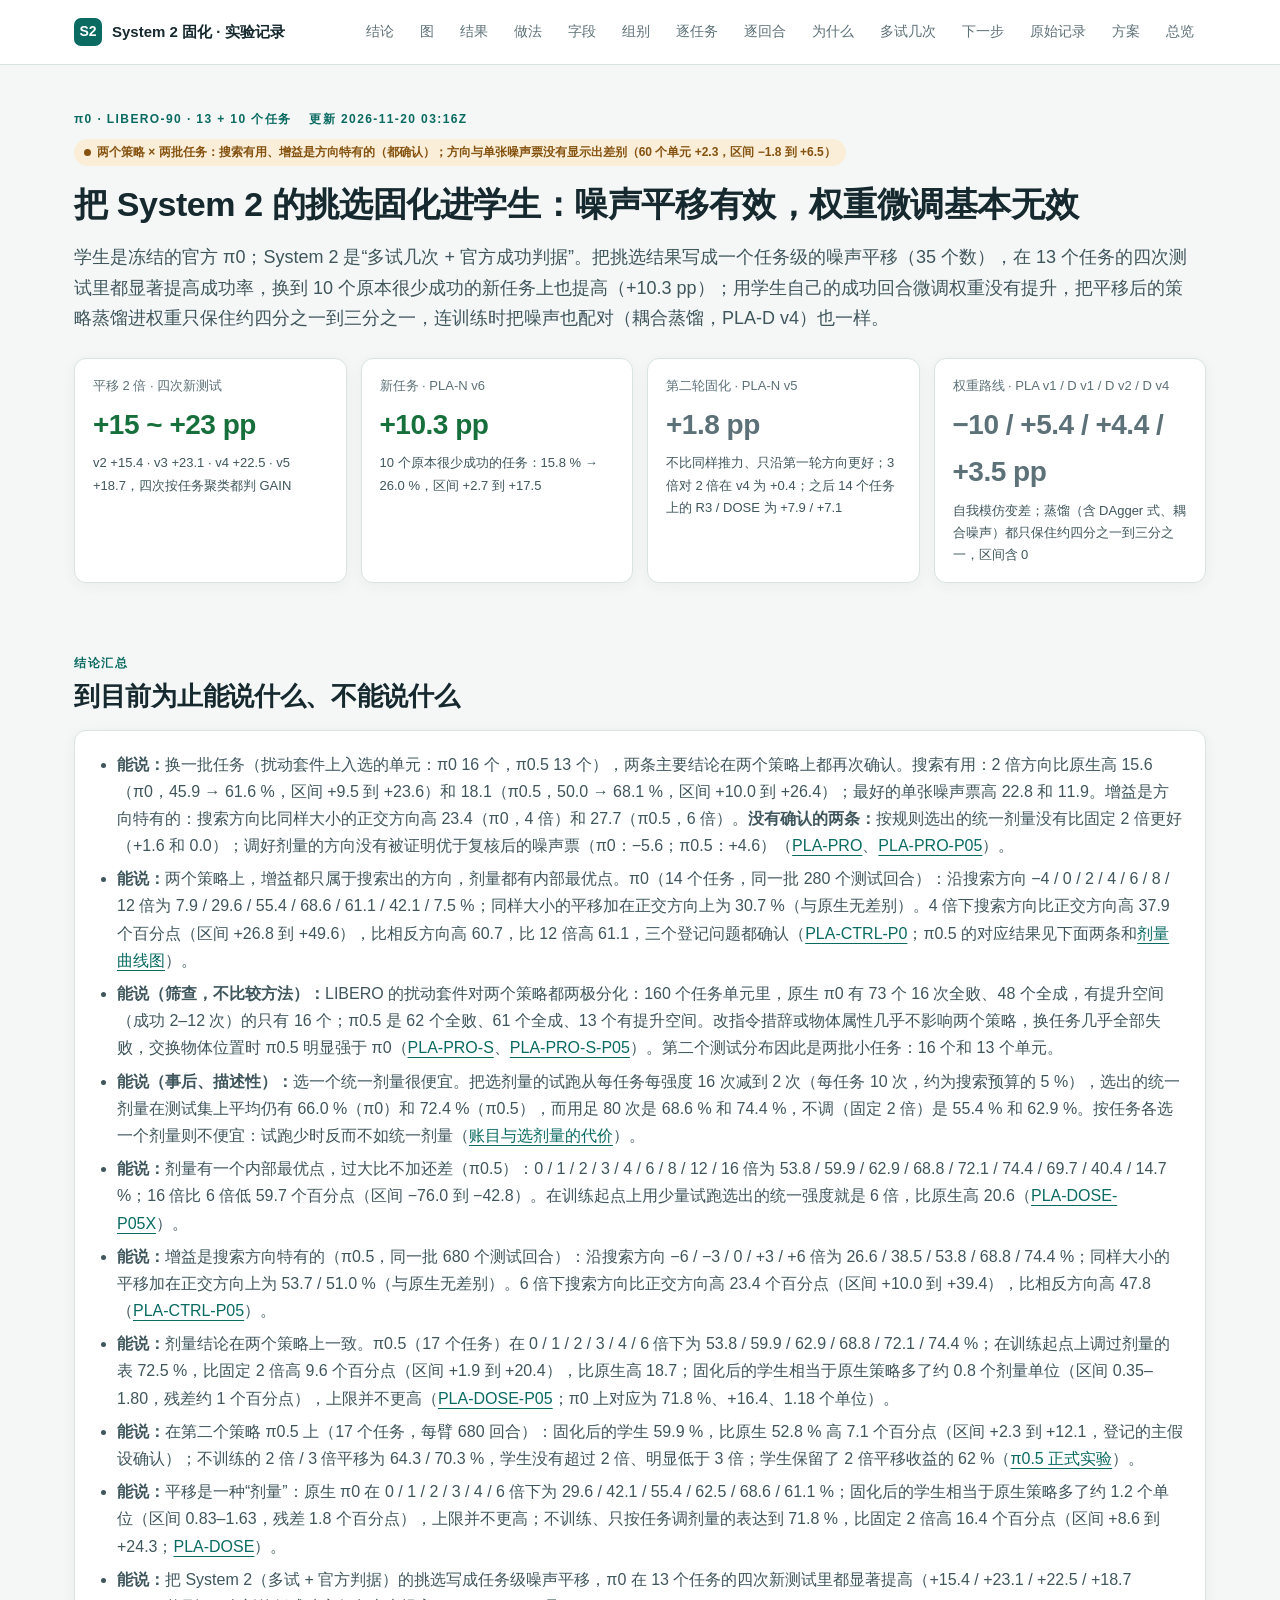
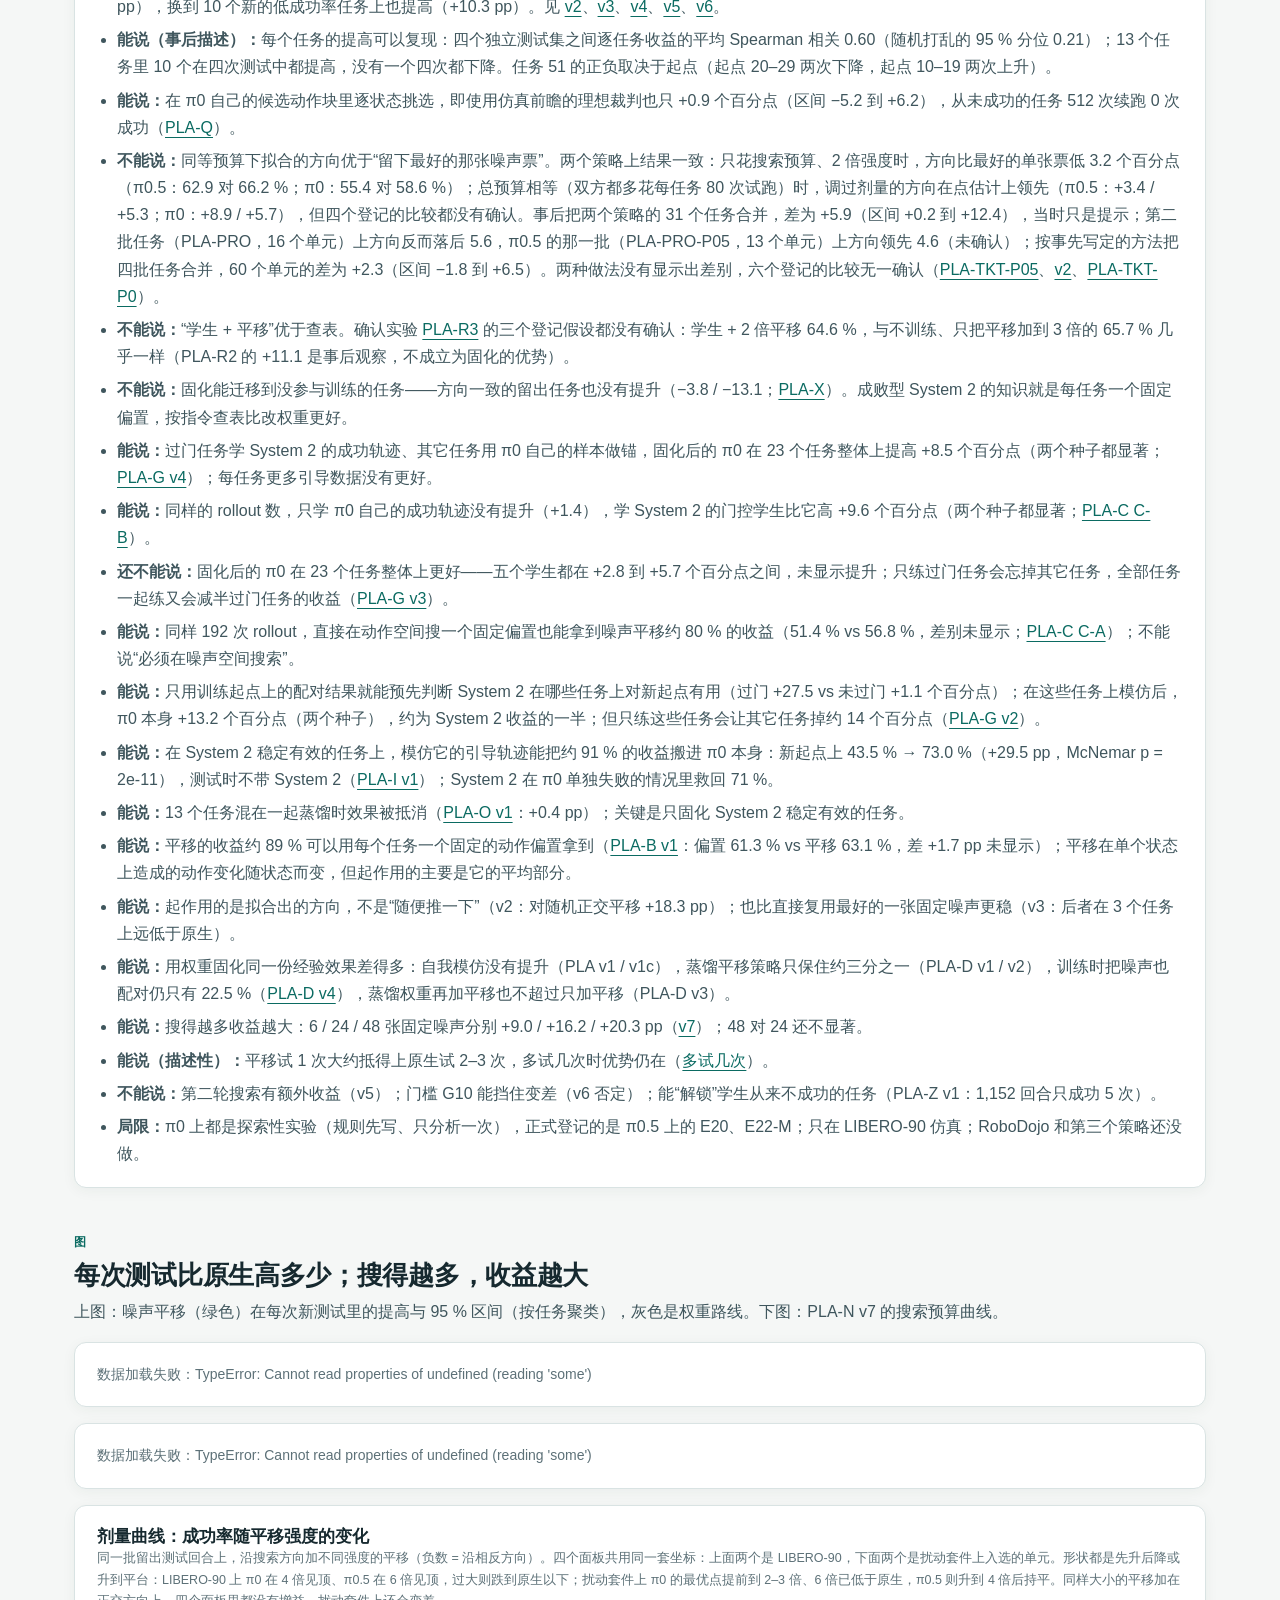
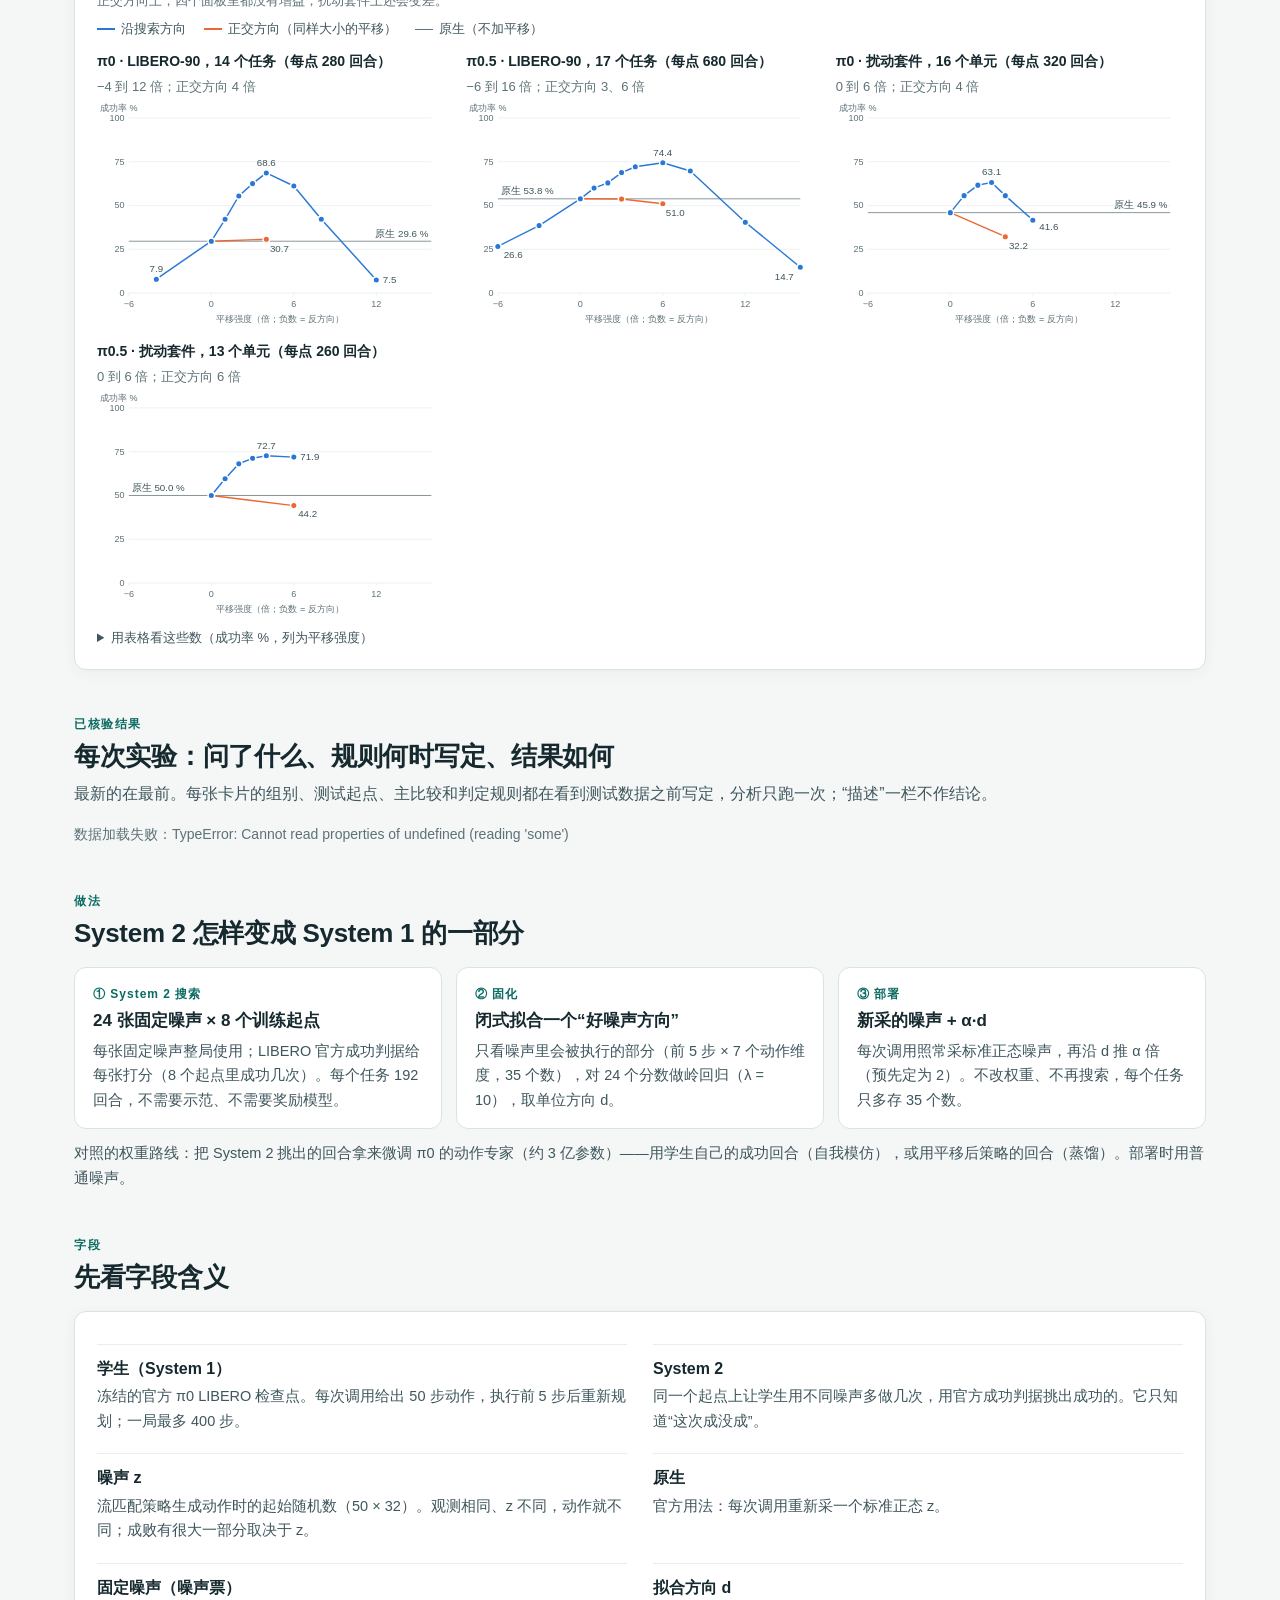
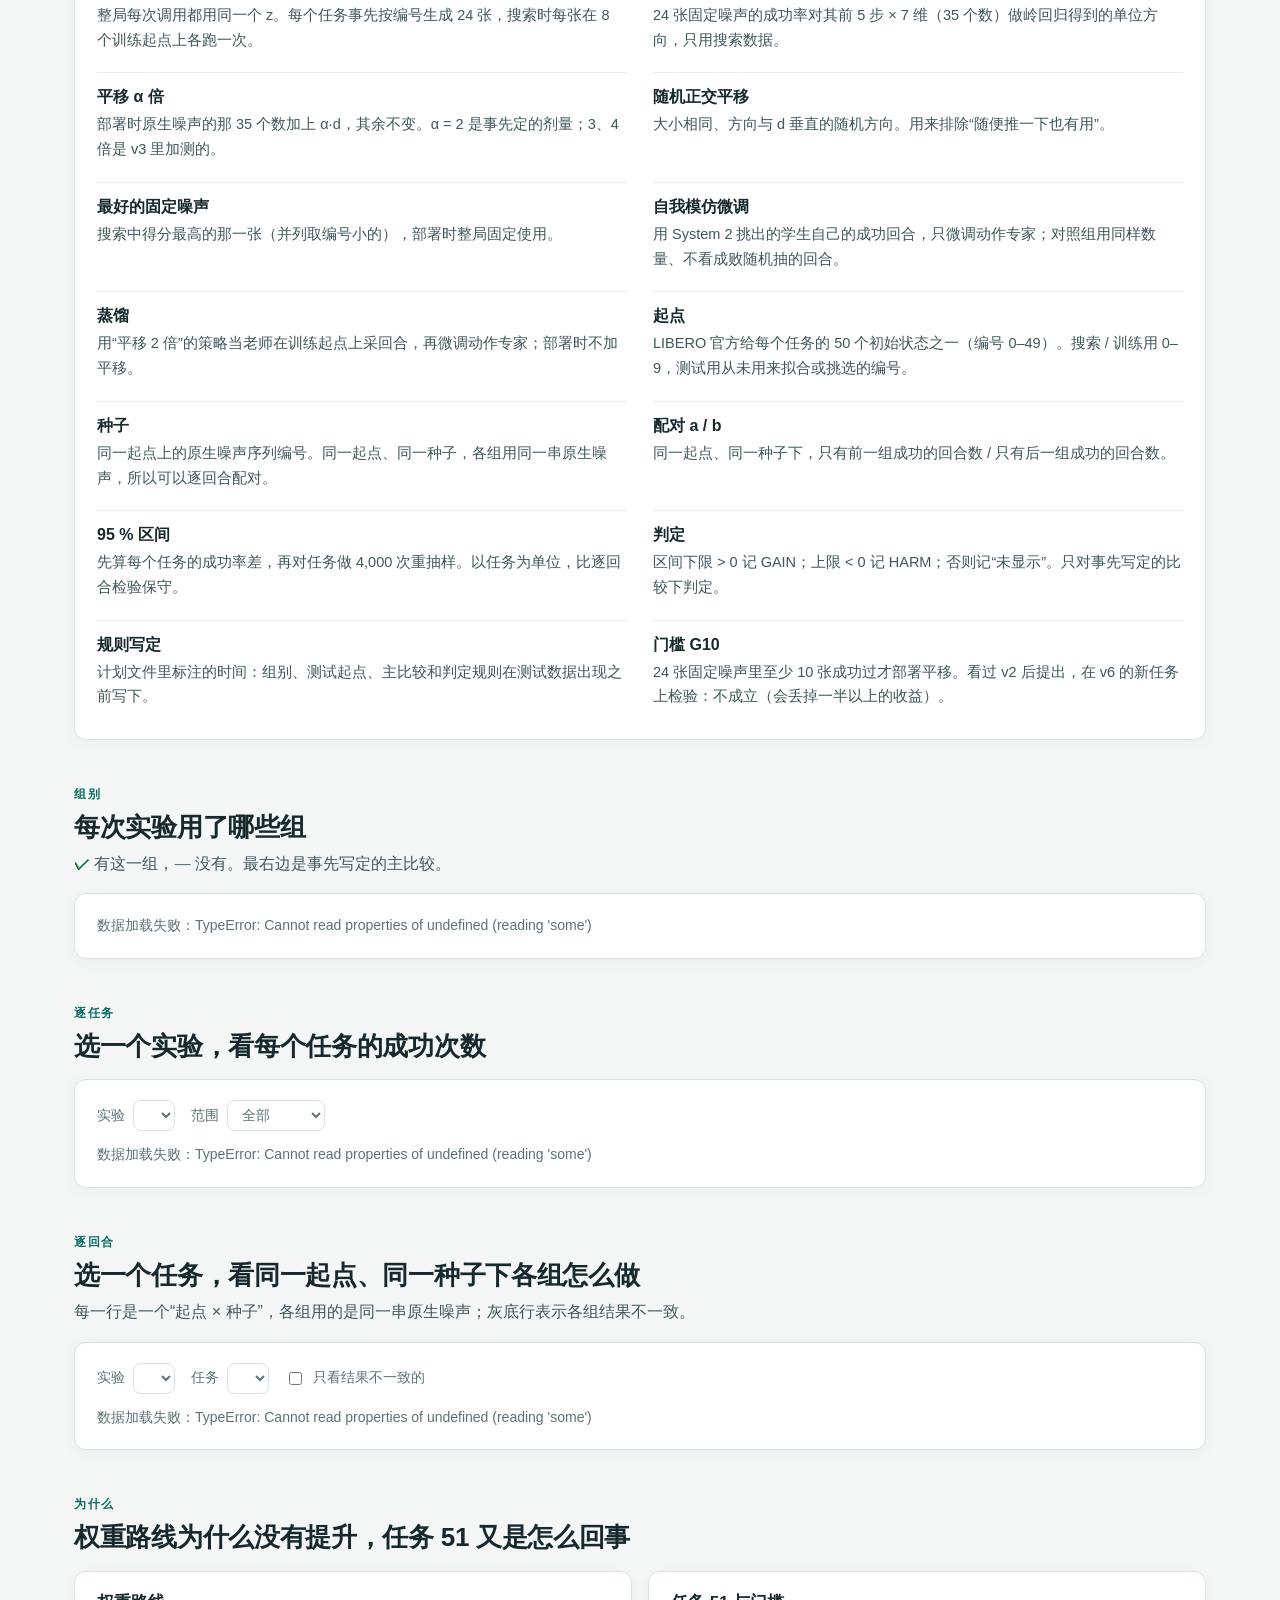
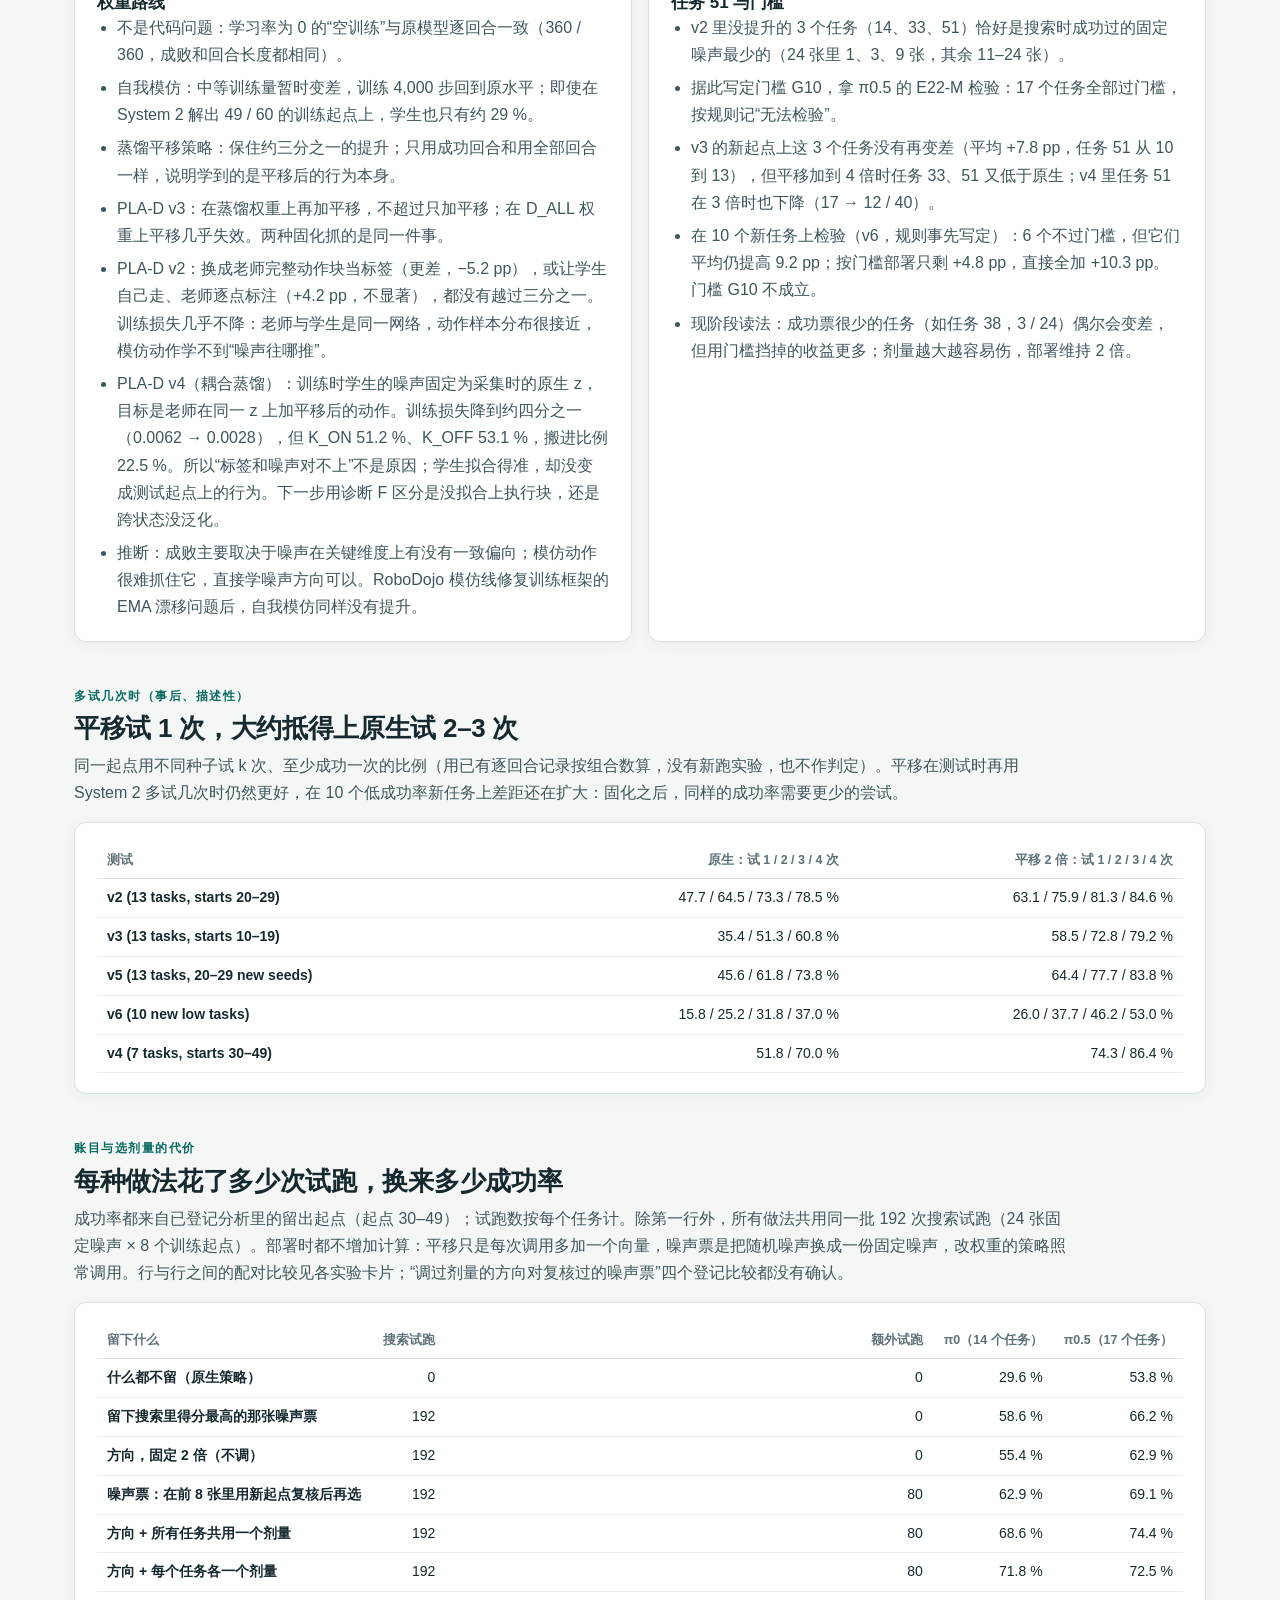
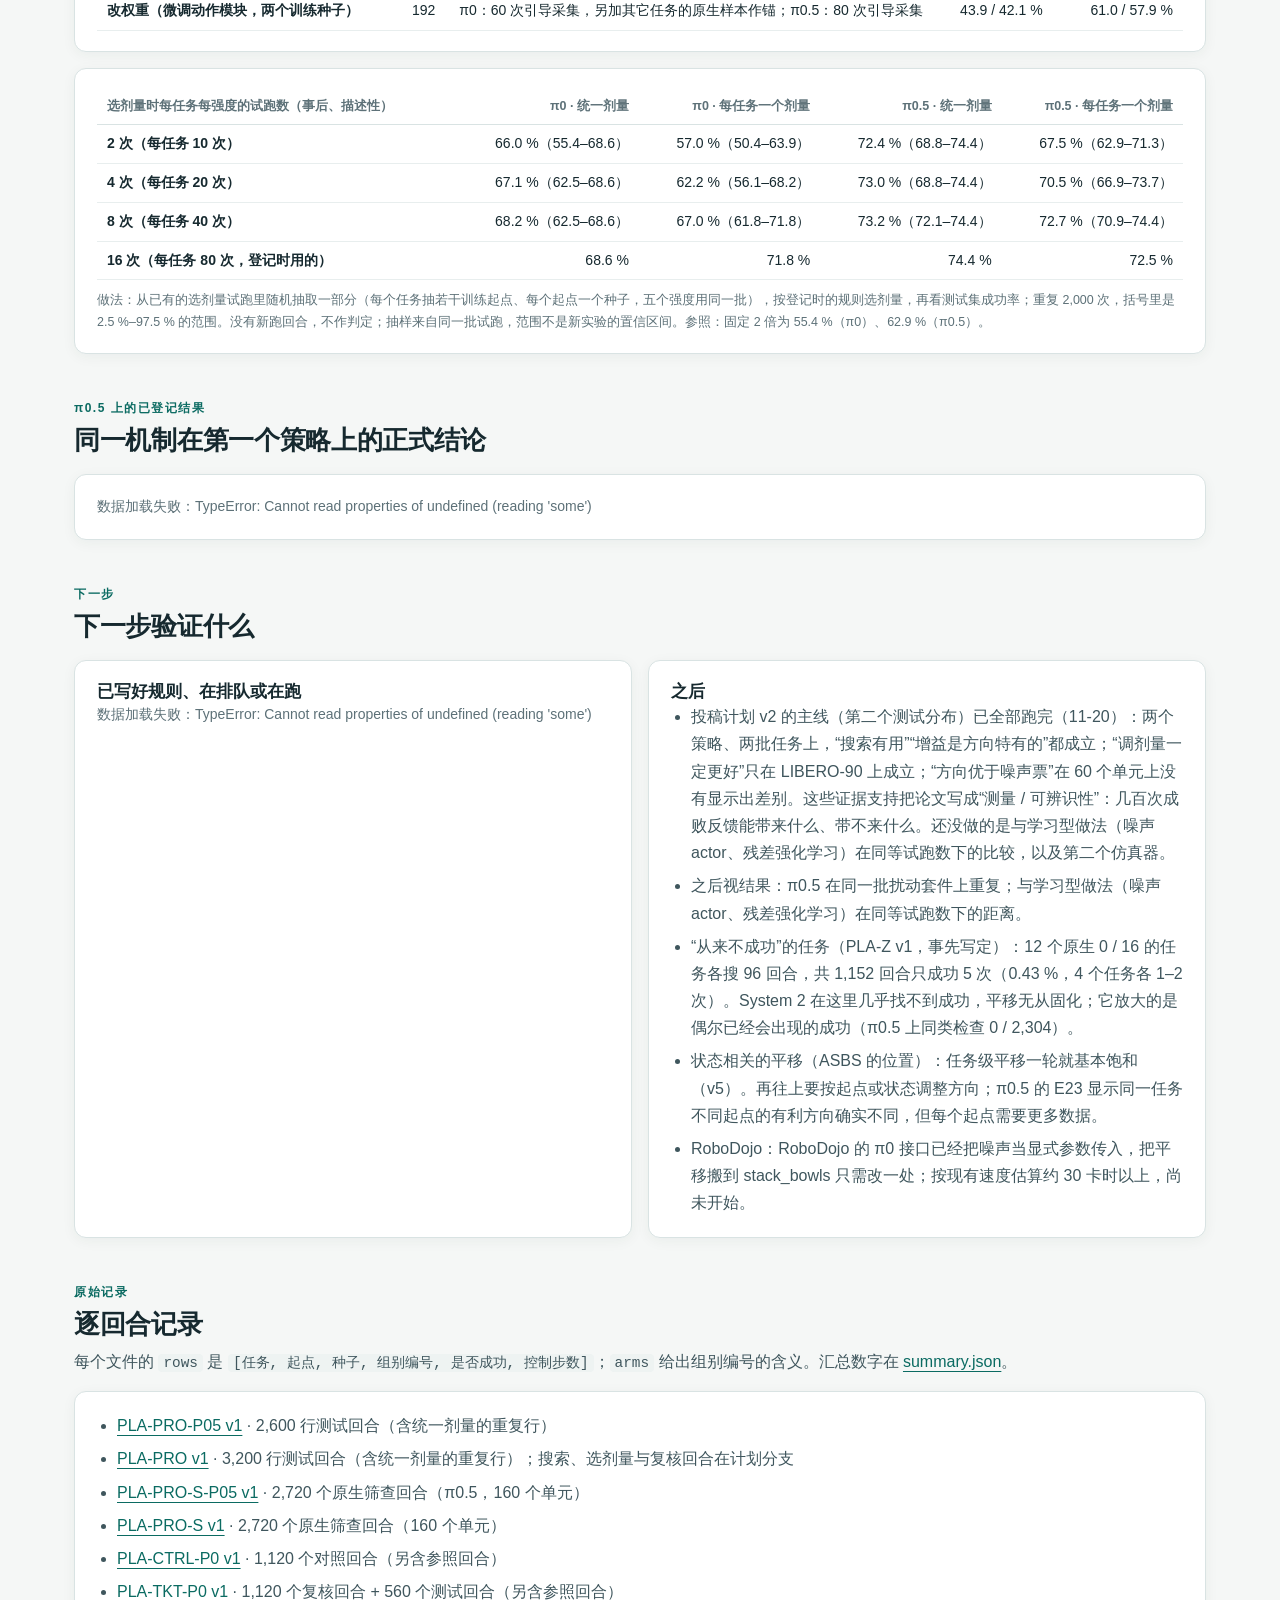
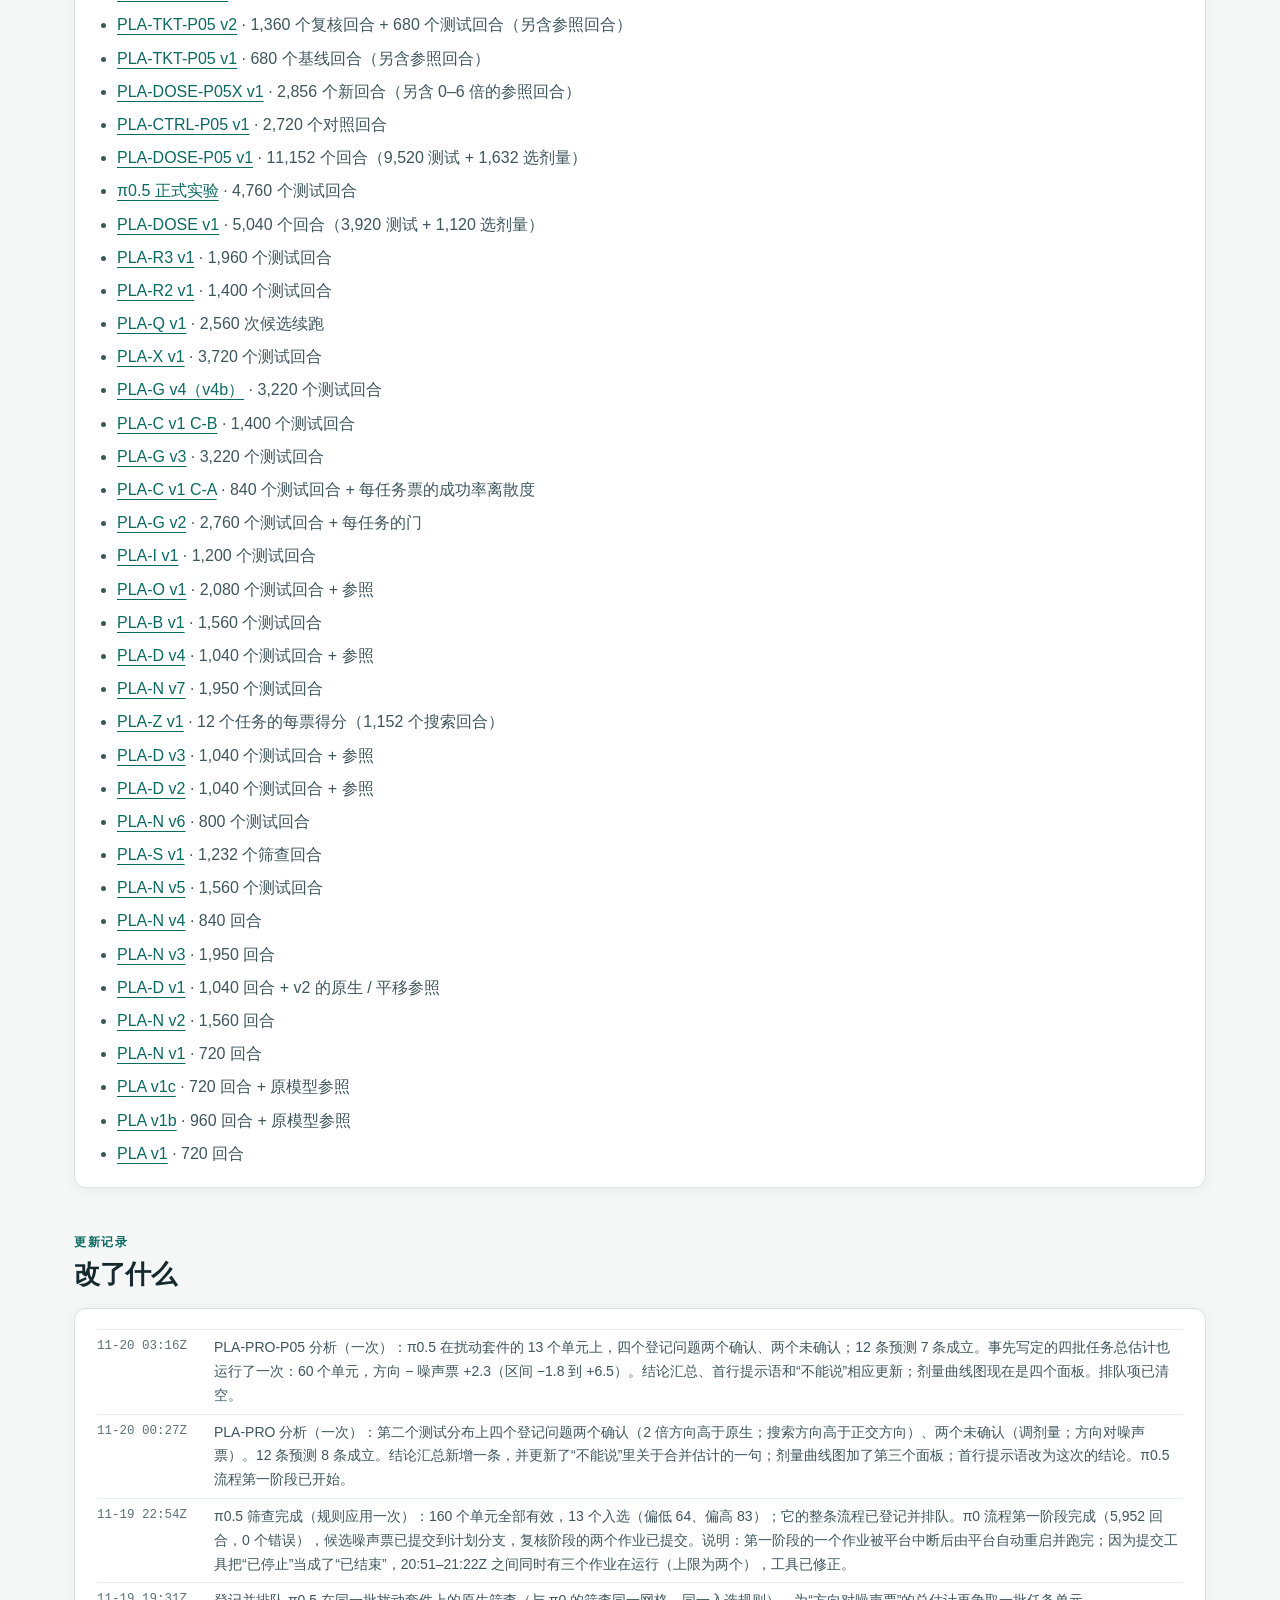
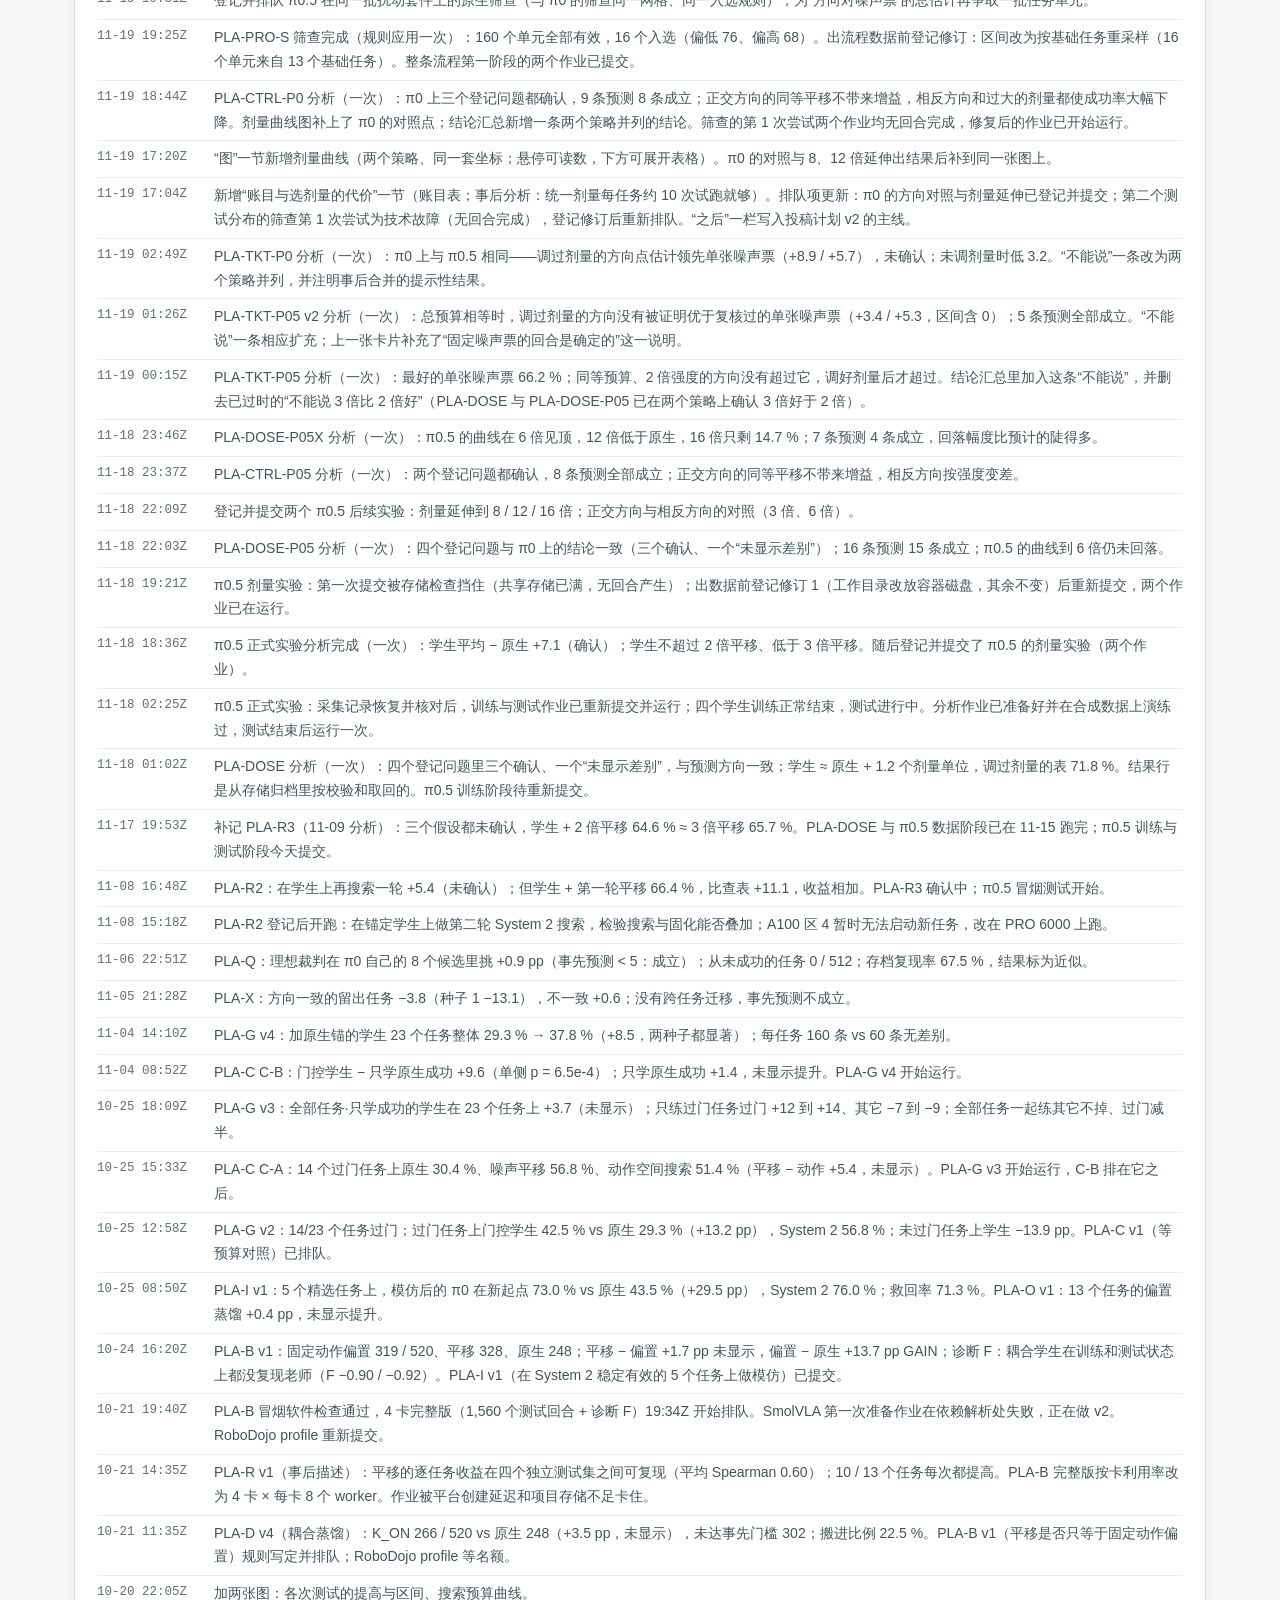
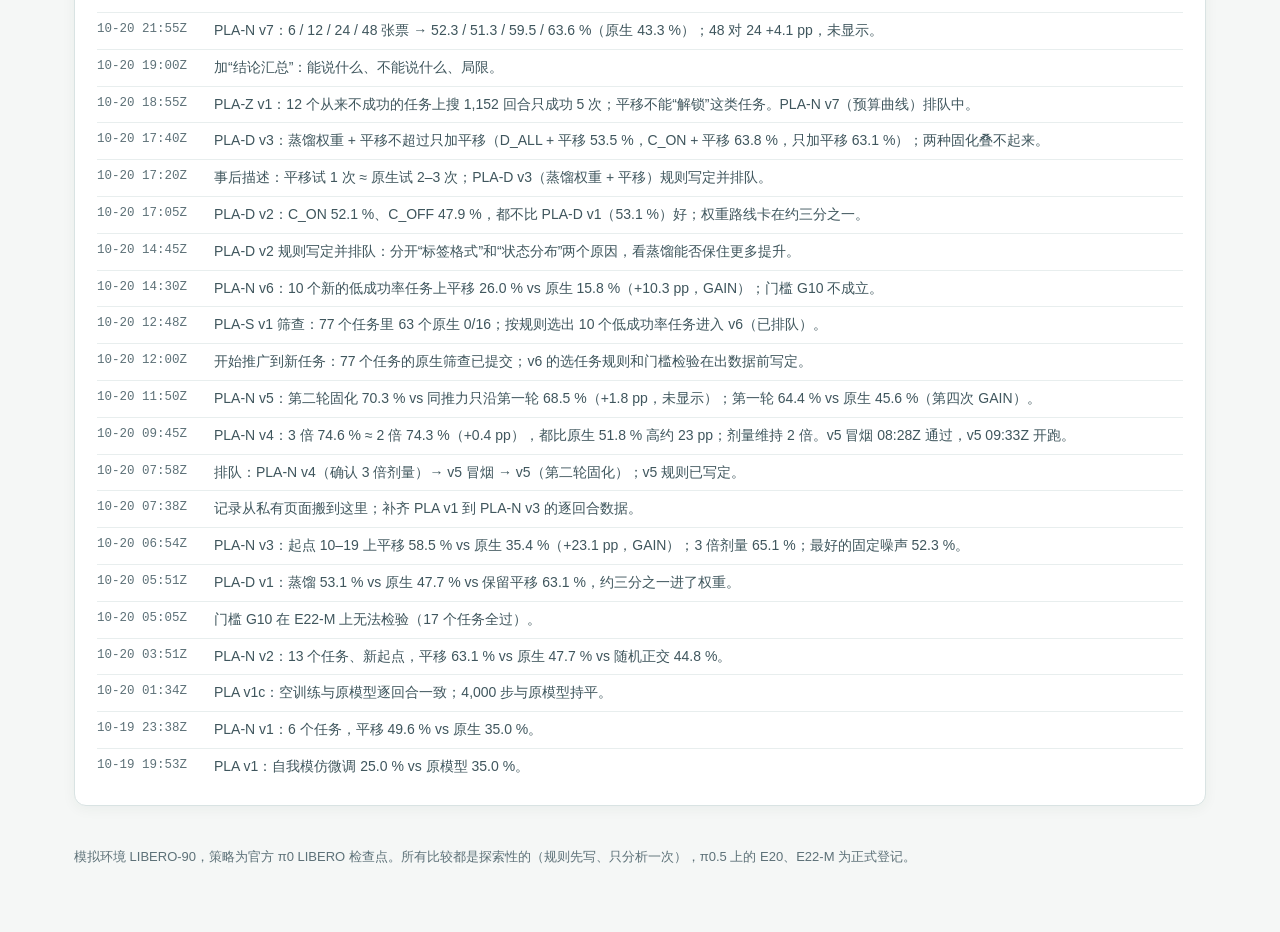
==== commit 4f810922: "consolidation: PLA-PRO-P05 v1 result and the all-cohort estimate; dose figure with four panels; summ" ====
--- a/consolidation.html
+++ b/consolidation.html
@@ -20,7 +20,7 @@
 
 <main class="page" id="top">
   <section class="intro">
-    <div class="eyebrow"><span>π0 · LIBERO-90 · 13 + 10 个任务</span><span>更新 2026-11-20 00:27Z</span><span class="chip">第二个测试分布：搜索有用、增益是方向特有的（确认）；调剂量没有提升，方向没有超过单张噪声票（票领先 5.6）</span></div>
+    <div class="eyebrow"><span>π0 · LIBERO-90 · 13 + 10 个任务</span><span>更新 2026-11-20 03:16Z</span><span class="chip">两个策略 × 两批任务：搜索有用、增益是方向特有的（都确认）；方向与单张噪声票没有显示出差别（60 个单元 +2.3，区间 −1.8 到 +6.5）</span></div>
     <h1>把 System 2 的挑选固化进学生：噪声平移有效，权重微调基本无效</h1>
     <p class="lead">学生是冻结的官方 π0；System 2 是“多试几次 + 官方成功判据”。把挑选结果写成一个任务级的噪声平移（35 个数），在 13 个任务的四次测试里都显著提高成功率，换到 10 个原本很少成功的新任务上也提高（+10.3 pp）；用学生自己的成功回合微调权重没有提升，把平移后的策略蒸馏进权重只保住约四分之一到三分之一，连训练时把噪声也配对（耦合蒸馏，PLA-D v4）也一样。</p>
     <div class="tiles">
@@ -35,7 +35,7 @@
     <div class="section-head"><span class="kicker">结论汇总</span><h2>到目前为止能说什么、不能说什么</h2></div>
     <div class="panel">
       <ul class="list">
-        <li><b>能说：</b>换一批任务（π0，扰动套件上入选的 16 个单元），主要结论有两条再次确认：2 倍方向比原生高 15.6 个百分点（45.9 → 61.6 %，区间 +9.5 到 +23.6）；4 倍下搜索方向比正交方向高 23.4（区间 +16.4 到 +30.7）。最好的单张噪声票为 68.8 %（比原生高 22.8）。<b>没有确认的两条：</b>调剂量在这里没有带来提升（最优点在 2–3 倍，选出的 3 倍只比 2 倍高 1.6）；调好剂量的方向没有超过复核后的噪声票（63.1 对 68.8 %，−5.6，区间 −18.6 到 0.0）（<a href="#exp-pla_pro_v1">PLA-PRO</a>）。</li>
+        <li><b>能说：</b>换一批任务（扰动套件上入选的单元：π0 16 个，π0.5 13 个），两条主要结论在两个策略上都再次确认。搜索有用：2 倍方向比原生高 15.6（π0，45.9 → 61.6 %，区间 +9.5 到 +23.6）和 18.1（π0.5，50.0 → 68.1 %，区间 +10.0 到 +26.4）；最好的单张噪声票高 22.8 和 11.9。增益是方向特有的：搜索方向比同样大小的正交方向高 23.4（π0，4 倍）和 27.7（π0.5，6 倍）。<b>没有确认的两条：</b>按规则选出的统一剂量没有比固定 2 倍更好（+1.6 和 0.0）；调好剂量的方向没有被证明优于复核后的噪声票（π0：−5.6；π0.5：+4.6）（<a href="#exp-pla_pro_v1">PLA-PRO</a>、<a href="#exp-pla_pro_p05_v1">PLA-PRO-P05</a>）。</li>
         <li><b>能说：</b>两个策略上，增益都只属于搜索出的方向，剂量都有内部最优点。π0（14 个任务，同一批 280 个测试回合）：沿搜索方向 −4 / 0 / 2 / 4 / 6 / 8 / 12 倍为 7.9 / 29.6 / 55.4 / 68.6 / 61.1 / 42.1 / 7.5 %；同样大小的平移加在正交方向上为 30.7 %（与原生无差别）。4 倍下搜索方向比正交方向高 37.9 个百分点（区间 +26.8 到 +49.6），比相反方向高 60.7，比 12 倍高 61.1，三个登记问题都确认（<a href="#exp-pla_ctrl_p0_v1">PLA-CTRL-P0</a>；π0.5 的对应结果见下面两条和<a href="#dose">剂量曲线图</a>）。</li>
         <li><b>能说（筛查，不比较方法）：</b>LIBERO 的扰动套件对两个策略都两极分化：160 个任务单元里，原生 π0 有 73 个 16 次全败、48 个全成，有提升空间（成功 2–12 次）的只有 16 个；π0.5 是 62 个全败、61 个全成、13 个有提升空间。改指令措辞或物体属性几乎不影响两个策略，换任务几乎全部失败，交换物体位置时 π0.5 明显强于 π0（<a href="#exp-pla_pro_s_v1">PLA-PRO-S</a>、<a href="#exp-pla_pro_s_p05_v1">PLA-PRO-S-P05</a>）。第二个测试分布因此是两批小任务：16 个和 13 个单元。</li>
         <li><b>能说（事后、描述性）：</b>选一个统一剂量很便宜。把选剂量的试跑从每任务每强度 16 次减到 2 次（每任务 10 次，约为搜索预算的 5 %），选出的统一剂量在测试集上平均仍有 66.0 %（π0）和 72.4 %（π0.5），而用足 80 次是 68.6 % 和 74.4 %，不调（固定 2 倍）是 55.4 % 和 62.9 %。按任务各选一个剂量则不便宜：试跑少时反而不如统一剂量（<a href="#accounting">账目与选剂量的代价</a>）。</li>
@@ -47,7 +47,7 @@
         <li><b>能说：</b>把 System 2（多试 + 官方判据）的挑选写成任务级噪声平移，π0 在 13 个任务的四次新测试里都显著提高（+15.4 / +23.1 / +22.5 / +18.7 pp），换到 10 个新的低成功率任务上也提高（+10.3 pp）。见 <a href="#exp-pla_n_v2">v2</a>、<a href="#exp-pla_n_v3">v3</a>、<a href="#exp-pla_n_v4">v4</a>、<a href="#exp-pla_n_v5">v5</a>、<a href="#exp-pla_n_v6">v6</a>。</li>
         <li><b>能说（事后描述）：</b>每个任务的提高可以复现：四个独立测试集之间逐任务收益的平均 Spearman 相关 0.60（随机打乱的 95 % 分位 0.21）；13 个任务里 10 个在四次测试中都提高，没有一个四次都下降。任务 51 的正负取决于起点（起点 20–29 两次下降，起点 10–19 两次上升）。</li>
         <li><b>能说：</b>在 π0 自己的候选动作块里逐状态挑选，即使用仿真前瞻的理想裁判也只 +0.9 个百分点（区间 −5.2 到 +6.2），从未成功的任务 512 次续跑 0 次成功（<a href="#exp-pla_q_v1">PLA-Q</a>）。</li>
-        <li><b>不能说：</b>同等预算下拟合的方向优于“留下最好的那张噪声票”。两个策略上结果一致：只花搜索预算、2 倍强度时，方向比最好的单张票低 3.2 个百分点（π0.5：62.9 对 66.2 %；π0：55.4 对 58.6 %）；总预算相等（双方都多花每任务 80 次试跑）时，调过剂量的方向在点估计上领先（π0.5：+3.4 / +5.3；π0：+8.9 / +5.7），但四个登记的比较都没有确认。事后把两个策略的 31 个任务合并，差为 +5.9（区间 +0.2 到 +12.4），当时只是提示；第二批任务（PLA-PRO，16 个单元）上方向反而落后 5.6，把它并入后 47 个单元的差为 +1.7（区间 −2.9 到 +6.8），提示没有得到支持（<a href="#exp-pla_tkt_p05_v1">PLA-TKT-P05</a>、<a href="#exp-pla_tkt_p05_v2">v2</a>、<a href="#exp-pla_tkt_p0_v1">PLA-TKT-P0</a>）。</li>
+        <li><b>不能说：</b>同等预算下拟合的方向优于“留下最好的那张噪声票”。两个策略上结果一致：只花搜索预算、2 倍强度时，方向比最好的单张票低 3.2 个百分点（π0.5：62.9 对 66.2 %；π0：55.4 对 58.6 %）；总预算相等（双方都多花每任务 80 次试跑）时，调过剂量的方向在点估计上领先（π0.5：+3.4 / +5.3；π0：+8.9 / +5.7），但四个登记的比较都没有确认。事后把两个策略的 31 个任务合并，差为 +5.9（区间 +0.2 到 +12.4），当时只是提示；第二批任务（PLA-PRO，16 个单元）上方向反而落后 5.6，π0.5 的那一批（PLA-PRO-P05，13 个单元）上方向领先 4.6（未确认）；按事先写定的方法把四批任务合并，60 个单元的差为 +2.3（区间 −1.8 到 +6.5）。两种做法没有显示出差别，六个登记的比较无一确认（<a href="#exp-pla_tkt_p05_v1">PLA-TKT-P05</a>、<a href="#exp-pla_tkt_p05_v2">v2</a>、<a href="#exp-pla_tkt_p0_v1">PLA-TKT-P0</a>）。</li>
         <li><b>不能说：</b>“学生 + 平移”优于查表。确认实验 <a href="#exp-pla_r3_v1">PLA-R3</a> 的三个登记假设都没有确认：学生 + 2 倍平移 64.6 %，与不训练、只把平移加到 3 倍的 65.7 % 几乎一样（PLA-R2 的 +11.1 是事后观察，不成立为固化的优势）。</li>
         <li><b>不能说：</b>固化能迁移到没参与训练的任务——方向一致的留出任务也没有提升（−3.8 / −13.1；<a href="#exp-pla_x_v1">PLA-X</a>）。成败型 System 2 的知识就是每任务一个固定偏置，按指令查表比改权重更好。</li>
         <li><b>能说：</b>过门任务学 System 2 的成功轨迹、其它任务用 π0 自己的样本做锚，固化后的 π0 在 23 个任务整体上提高 +8.5 个百分点（两个种子都显著；<a href="#exp-pla_g_v4b">PLA-G v4</a>）；每任务更多引导数据没有更好。</li>
@@ -96,7 +96,7 @@
 .dose-tip i{display:inline-block;width:12px;border-top:2px solid var(--dz-s1)}.dose-tip i.ortho{border-top-color:var(--dz-s2)}
 .dose-tip strong{color:var(--ink);font-variant-numeric:tabular-nums}
 .dose-table{margin-top:10px;font-size:13px}.dose-table summary{cursor:pointer;color:var(--ink-2)}
-</style><h3>剂量曲线：成功率随平移强度的变化</h3><p class="role">同一批留出测试回合上，沿搜索方向加不同强度的平移（负数 = 沿相反方向）。三个面板共用同一套坐标。形状都是先升后降：LIBERO-90 上 π0 在 4 倍见顶、π0.5 在 6 倍见顶，过大则跌到原生以下。第三个面板是 π0 在扰动套件入选的 16 个单元上：形状相同，但最优点在 2–3 倍，6 倍已低于原生；同样大小的平移加在正交方向上，前两个面板里没有增益，这里反而变差。</p><div class="dose-legend"><span><i></i>沿搜索方向</span><span><i class="k2"></i>正交方向（同样大小的平移）</span><span><i class="k3"></i>原生（不加平移）</span></div><div class="dose-grid"><figure class="dose-fig"><figcaption><b>π0 · LIBERO-90，14 个任务（每点 280 回合）</b><span>−4 到 12 倍；正交方向 4 倍</span></figcaption><div class="dose-wrap"><svg class="dose-plot" viewBox="0 0 480 310" role="img" aria-label="π0 · LIBERO-90，14 个任务（每点 280 回合） 的剂量曲线：成功率随平移强度的变化" data-points="[{&quot;x&quot;: -4, &quot;px&quot;: 82.0, &quot;title&quot;: &quot;强度 −4 倍&quot;, &quot;rows&quot;: [{&quot;name&quot;: &quot;沿搜索方向&quot;, &quot;key&quot;: &quot;direction&quot;, &quot;value&quot;: &quot;7.9 %&quot;}], &quot;aria&quot;: &quot;强度 −4：沿搜索方向 7.9 %&quot;}, {&quot;x&quot;: 0, &quot;px&quot;: 158.0, &quot;title&quot;: &quot;强度 0（原生）&quot;, &quot;rows&quot;: [{&quot;name&quot;: &quot;沿搜索方向&quot;, &quot;key&quot;: &quot;direction&quot;, &quot;value&quot;: &quot;29.6 %&quot;}], &quot;aria&quot;: &quot;强度 0：沿搜索方向 29.6 %&quot;}, {&quot;x&quot;: 1, &quot;px&quot;: 177.0, &quot;title&quot;: &quot;强度 1 倍&quot;, &quot;rows&quot;: [{&quot;name&quot;: &quot;沿搜索方向&quot;, &quot;key&quot;: &quot;direction&quot;, &quot;value&quot;: &quot;42.1 %&quot;}], &quot;aria&quot;: &quot;强度 1：沿搜索方向 42.1 %&quot;}, {&quot;x&quot;: 2, &quot;px&quot;: 196.0, &quot;title&quot;: &quot;强度 2 倍&quot;, &quot;rows&quot;: [{&quot;name&quot;: &quot;沿搜索方向&quot;, &quot;key&quot;: &quot;direction&quot;, &quot;value&quot;: &quot;55.4 %&quot;}], &quot;aria&quot;: &quot;强度 2：沿搜索方向 55.4 %&quot;}, {&quot;x&quot;: 3, &quot;px&quot;: 215.0, &quot;title&quot;: &quot;强度 3 倍&quot;, &quot;rows&quot;: [{&quot;name&quot;: &quot;沿搜索方向&quot;, &quot;key&quot;: &quot;direction&quot;, &quot;value&quot;: &quot;62.5 %&quot;}], &quot;aria&quot;: &quot;强度 3：沿搜索方向 62.5 %&quot;}, {&quot;x&quot;: 4, &quot;px&quot;: 234.0, &quot;title&quot;: &quot;强度 4 倍&quot;, &quot;rows&quot;: [{&quot;name&quot;: &quot;沿搜索方向&quot;, &quot;key&quot;: &quot;direction&quot;, &quot;value&quot;: &quot;68.6 %&quot;}, {&quot;name&quot;: &quot;正交方向&quot;, &quot;key&quot;: &quot;ortho&quot;, &quot;value&quot;: &quot;30.7 %&quot;}], &quot;aria&quot;: &quot;强度 4：沿搜索方向 68.6 %；正交方向 30.7 %&quot;}, {&quot;x&quot;: 6, &quot;px&quot;: 272.0, &quot;title&quot;: &quot;强度 6 倍&quot;, &quot;rows&quot;: [{&quot;name&quot;: &quot;沿搜索方向&quot;, &quot;key&quot;: &quot;direction&quot;, &quot;value&quot;: &quot;61.1 %&quot;}], &quot;aria&quot;: &quot;强度 6：沿搜索方向 61.1 %&quot;}, {&quot;x&quot;: 8, &quot;px&quot;: 310.0, &quot;title&quot;: &quot;强度 8 倍&quot;, &quot;rows&quot;: [{&quot;name&quot;: &quot;沿搜索方向&quot;, &quot;key&quot;: &quot;direction&quot;, &quot;value&quot;: &quot;42.1 %&quot;}], &quot;aria&quot;: &quot;强度 8：沿搜索方向 42.1 %&quot;}, {&quot;x&quot;: 12, &quot;px&quot;: 386.0, &quot;title&quot;: &quot;强度 12 倍&quot;, &quot;rows&quot;: [{&quot;name&quot;: &quot;沿搜索方向&quot;, &quot;key&quot;: &quot;direction&quot;, &quot;value&quot;: &quot;7.5 %&quot;}], &quot;aria&quot;: &quot;强度 12：沿搜索方向 7.5 %&quot;}]"><line class="dz-grid" x1="44" x2="462" y1="264.0" y2="264.0"/><text class="dz-tick" x="38" y="268.0" text-anchor="end">0</text><line class="dz-grid" x1="44" x2="462" y1="203.5" y2="203.5"/><text class="dz-tick" x="38" y="207.5" text-anchor="end">25</text><line class="dz-grid" x1="44" x2="462" y1="143.0" y2="143.0"/><text class="dz-tick" x="38" y="147.0" text-anchor="end">50</text><line class="dz-grid" x1="44" x2="462" y1="82.5" y2="82.5"/><text class="dz-tick" x="38" y="86.5" text-anchor="end">75</text><line class="dz-grid" x1="44" x2="462" y1="22.0" y2="22.0"/><text class="dz-tick" x="38" y="26.0" text-anchor="end">100</text><line class="dz-grid" x1="44.0" x2="44.0" y1="264.0" y2="268.0"/><text class="dz-tick" x="44.0" y="283.0" text-anchor="middle">−6</text><line class="dz-grid" x1="158.0" x2="158.0" y1="264.0" y2="268.0"/><text class="dz-tick" x="158.0" y="283.0" text-anchor="middle">0</text><line class="dz-grid" x1="272.0" x2="272.0" y1="264.0" y2="268.0"/><text class="dz-tick" x="272.0" y="283.0" text-anchor="middle">6</text><line class="dz-grid" x1="386.0" x2="386.0" y1="264.0" y2="268.0"/><text class="dz-tick" x="386.0" y="283.0" text-anchor="middle">12</text><text class="dz-tick" x="253.0" y="304" text-anchor="middle">平移强度（倍；负数 = 反方向）</text><text class="dz-tick" x="4" y="13">成功率 %</text><line class="dz-ref" x1="44" x2="462" y1="192.4" y2="192.4"/><text class="dz-label" x="458" y="186.4" text-anchor="end">原生 29.6 %</text><polyline class="dz-line dz-ortho" points="158.0,192.4 234.0,189.7"/><circle class="dz-dot dz-ortho" cx="234.0" cy="189.7" r="4.5"/><polyline class="dz-line dz-direction" points="82.0,244.9 158.0,192.4 177.0,162.1 196.0,129.9 215.0,112.8 234.0,98.0 272.0,116.1 310.0,162.1 386.0,245.9"/><circle class="dz-dot dz-direction" cx="82.0" cy="244.9" r="4.5"/><circle class="dz-dot dz-direction" cx="158.0" cy="192.4" r="4.5"/><circle class="dz-dot dz-direction" cx="177.0" cy="162.1" r="4.5"/><circle class="dz-dot dz-direction" cx="196.0" cy="129.9" r="4.5"/><circle class="dz-dot dz-direction" cx="215.0" cy="112.8" r="4.5"/><circle class="dz-dot dz-direction" cx="234.0" cy="98.0" r="4.5"/><circle class="dz-dot dz-direction" cx="272.0" cy="116.1" r="4.5"/><circle class="dz-dot dz-direction" cx="310.0" cy="162.1" r="4.5"/><circle class="dz-dot dz-direction" cx="386.0" cy="245.9" r="4.5"/><text class="dz-label" x="82.0" y="234.9" text-anchor="middle">7.9</text><text class="dz-label" x="234.0" y="88.0" text-anchor="middle">68.6</text><text class="dz-label" x="395.0" y="249.9" text-anchor="start">7.5</text><text class="dz-label" x="239.0" y="206.7" text-anchor="start">30.7</text><line class="dz-cross" x1="0" x2="0" y1="22.0" y2="264.0" visibility="hidden"/><rect class="dz-hit" data-i="0" tabindex="0" x="44.0" y="22.0" width="76.0" height="242.0" aria-label="强度 −4：沿搜索方向 7.9 %"/><rect class="dz-hit" data-i="1" tabindex="0" x="120.0" y="22.0" width="47.5" height="242.0" aria-label="强度 0：沿搜索方向 29.6 %"/><rect class="dz-hit" data-i="2" tabindex="0" x="167.5" y="22.0" width="19.0" height="242.0" aria-label="强度 1：沿搜索方向 42.1 %"/><rect class="dz-hit" data-i="3" tabindex="0" x="186.5" y="22.0" width="19.0" height="242.0" aria-label="强度 2：沿搜索方向 55.4 %"/><rect class="dz-hit" data-i="4" tabindex="0" x="205.5" y="22.0" width="19.0" height="242.0" aria-label="强度 3：沿搜索方向 62.5 %"/><rect class="dz-hit" data-i="5" tabindex="0" x="224.5" y="22.0" width="28.5" height="242.0" aria-label="强度 4：沿搜索方向 68.6 %；正交方向 30.7 %"/><rect class="dz-hit" data-i="6" tabindex="0" x="253.0" y="22.0" width="38.0" height="242.0" aria-label="强度 6：沿搜索方向 61.1 %"/><rect class="dz-hit" data-i="7" tabindex="0" x="291.0" y="22.0" width="57.0" height="242.0" aria-label="强度 8：沿搜索方向 42.1 %"/><rect class="dz-hit" data-i="8" tabindex="0" x="348.0" y="22.0" width="114.0" height="242.0" aria-label="强度 12：沿搜索方向 7.5 %"/></svg><div class="dose-tip" hidden></div></div></figure><figure class="dose-fig"><figcaption><b>π0.5 · LIBERO-90，17 个任务（每点 680 回合）</b><span>−6 到 16 倍；正交方向 3、6 倍</span></figcaption><div class="dose-wrap"><svg class="dose-plot" viewBox="0 0 480 310" role="img" aria-label="π0.5 · LIBERO-90，17 个任务（每点 680 回合） 的剂量曲线：成功率随平移强度的变化" data-points="[{&quot;x&quot;: -6, &quot;px&quot;: 44.0, &quot;title&quot;: &quot;强度 −6 倍&quot;, &quot;rows&quot;: [{&quot;name&quot;: &quot;沿搜索方向&quot;, &quot;key&quot;: &quot;direction&quot;, &quot;value&quot;: &quot;26.6 %&quot;}], &quot;aria&quot;: &quot;强度 −6：沿搜索方向 26.6 %&quot;}, {&quot;x&quot;: -3, &quot;px&quot;: 101.0, &quot;title&quot;: &quot;强度 −3 倍&quot;, &quot;rows&quot;: [{&quot;name&quot;: &quot;沿搜索方向&quot;, &quot;key&quot;: &quot;direction&quot;, &quot;value&quot;: &quot;38.5 %&quot;}], &quot;aria&quot;: &quot;强度 −3：沿搜索方向 38.5 %&quot;}, {&quot;x&quot;: 0, &quot;px&quot;: 158.0, &quot;title&quot;: &quot;强度 0（原生）&quot;, &quot;rows&quot;: [{&quot;name&quot;: &quot;沿搜索方向&quot;, &quot;key&quot;: &quot;direction&quot;, &quot;value&quot;: &quot;53.8 %&quot;}], &quot;aria&quot;: &quot;强度 0：沿搜索方向 53.8 %&quot;}, {&quot;x&quot;: 1, &quot;px&quot;: 177.0, &quot;title&quot;: &quot;强度 1 倍&quot;, &quot;rows&quot;: [{&quot;name&quot;: &quot;沿搜索方向&quot;, &quot;key&quot;: &quot;direction&quot;, &quot;value&quot;: &quot;59.9 %&quot;}], &quot;aria&quot;: &quot;强度 1：沿搜索方向 59.9 %&quot;}, {&quot;x&quot;: 2, &quot;px&quot;: 196.0, &quot;title&quot;: &quot;强度 2 倍&quot;, &quot;rows&quot;: [{&quot;name&quot;: &quot;沿搜索方向&quot;, &quot;key&quot;: &quot;direction&quot;, &quot;value&quot;: &quot;62.9 %&quot;}], &quot;aria&quot;: &quot;强度 2：沿搜索方向 62.9 %&quot;}, {&quot;x&quot;: 3, &quot;px&quot;: 215.0, &quot;title&quot;: &quot;强度 3 倍&quot;, &quot;rows&quot;: [{&quot;name&quot;: &quot;沿搜索方向&quot;, &quot;key&quot;: &quot;direction&quot;, &quot;value&quot;: &quot;68.8 %&quot;}, {&quot;name&quot;: &quot;正交方向&quot;, &quot;key&quot;: &quot;ortho&quot;, &quot;value&quot;: &quot;53.7 %&quot;}], &quot;aria&quot;: &quot;强度 3：沿搜索方向 68.8 %；正交方向 53.7 %&quot;}, {&quot;x&quot;: 4, &quot;px&quot;: 234.0, &quot;title&quot;: &quot;强度 4 倍&quot;, &quot;rows&quot;: [{&quot;name&quot;: &quot;沿搜索方向&quot;, &quot;key&quot;: &quot;direction&quot;, &quot;value&quot;: &quot;72.1 %&quot;}], &quot;aria&quot;: &quot;强度 4：沿搜索方向 72.1 %&quot;}, {&quot;x&quot;: 6, &quot;px&quot;: 272.0, &quot;title&quot;: &quot;强度 6 倍&quot;, &quot;rows&quot;: [{&quot;name&quot;: &quot;沿搜索方向&quot;, &quot;key&quot;: &quot;direction&quot;, &quot;value&quot;: &quot;74.4 %&quot;}, {&quot;name&quot;: &quot;正交方向&quot;, &quot;key&quot;: &quot;ortho&quot;, &quot;value&quot;: &quot;51.0 %&quot;}], &quot;aria&quot;: &quot;强度 6：沿搜索方向 74.4 %；正交方向 51.0 %&quot;}, {&quot;x&quot;: 8, &quot;px&quot;: 310.0, &quot;title&quot;: &quot;强度 8 倍&quot;, &quot;rows&quot;: [{&quot;name&quot;: &quot;沿搜索方向&quot;, &quot;key&quot;: &quot;direction&quot;, &quot;value&quot;: &quot;69.7 %&quot;}], &quot;aria&quot;: &quot;强度 8：沿搜索方向 69.7 %&quot;}, {&quot;x&quot;: 12, &quot;px&quot;: 386.0, &quot;title&quot;: &quot;强度 12 倍&quot;, &quot;rows&quot;: [{&quot;name&quot;: &quot;沿搜索方向&quot;, &quot;key&quot;: &quot;direction&quot;, &quot;value&quot;: &quot;40.4 %&quot;}], &quot;aria&quot;: &quot;强度 12：沿搜索方向 40.4 %&quot;}, {&quot;x&quot;: 16, &quot;px&quot;: 462.0, &quot;title&quot;: &quot;强度 16 倍&quot;, &quot;rows&quot;: [{&quot;name&quot;: &quot;沿搜索方向&quot;, &quot;key&quot;: &quot;direction&quot;, &quot;value&quot;: &quot;14.7 %&quot;}], &quot;aria&quot;: &quot;强度 16：沿搜索方向 14.7 %&quot;}]"><line class="dz-grid" x1="44" x2="462" y1="264.0" y2="264.0"/><text class="dz-tick" x="38" y="268.0" text-anchor="end">0</text><line class="dz-grid" x1="44" x2="462" y1="203.5" y2="203.5"/><text class="dz-tick" x="38" y="207.5" text-anchor="end">25</text><line class="dz-grid" x1="44" x2="462" y1="143.0" y2="143.0"/><text class="dz-tick" x="38" y="147.0" text-anchor="end">50</text><line class="dz-grid" x1="44" x2="462" y1="82.5" y2="82.5"/><text class="dz-tick" x="38" y="86.5" text-anchor="end">75</text><line class="dz-grid" x1="44" x2="462" y1="22.0" y2="22.0"/><text class="dz-tick" x="38" y="26.0" text-anchor="end">100</text><line class="dz-grid" x1="44.0" x2="44.0" y1="264.0" y2="268.0"/><text class="dz-tick" x="44.0" y="283.0" text-anchor="middle">−6</text><line class="dz-grid" x1="158.0" x2="158.0" y1="264.0" y2="268.0"/><text class="dz-tick" x="158.0" y="283.0" text-anchor="middle">0</text><line class="dz-grid" x1="272.0" x2="272.0" y1="264.0" y2="268.0"/><text class="dz-tick" x="272.0" y="283.0" text-anchor="middle">6</text><line class="dz-grid" x1="386.0" x2="386.0" y1="264.0" y2="268.0"/><text class="dz-tick" x="386.0" y="283.0" text-anchor="middle">12</text><text class="dz-tick" x="253.0" y="304" text-anchor="middle">平移强度（倍；负数 = 反方向）</text><text class="dz-tick" x="4" y="13">成功率 %</text><line class="dz-ref" x1="44" x2="462" y1="133.8" y2="133.8"/><text class="dz-label" x="48" y="127.8" text-anchor="start">原生 53.8 %</text><polyline class="dz-line dz-ortho" points="158.0,133.8 215.0,134.0 272.0,140.6"/><circle class="dz-dot dz-ortho" cx="215.0" cy="134.0" r="4.5"/><circle class="dz-dot dz-ortho" cx="272.0" cy="140.6" r="4.5"/><polyline class="dz-line dz-direction" points="44.0,199.6 101.0,170.8 158.0,133.8 177.0,119.0 196.0,111.8 215.0,97.5 234.0,89.5 272.0,84.0 310.0,95.3 386.0,166.2 462.0,228.4"/><circle class="dz-dot dz-direction" cx="44.0" cy="199.6" r="4.5"/><circle class="dz-dot dz-direction" cx="101.0" cy="170.8" r="4.5"/><circle class="dz-dot dz-direction" cx="158.0" cy="133.8" r="4.5"/><circle class="dz-dot dz-direction" cx="177.0" cy="119.0" r="4.5"/><circle class="dz-dot dz-direction" cx="196.0" cy="111.8" r="4.5"/><circle class="dz-dot dz-direction" cx="215.0" cy="97.5" r="4.5"/><circle class="dz-dot dz-direction" cx="234.0" cy="89.5" r="4.5"/><circle class="dz-dot dz-direction" cx="272.0" cy="84.0" r="4.5"/><circle class="dz-dot dz-direction" cx="310.0" cy="95.3" r="4.5"/><circle class="dz-dot dz-direction" cx="386.0" cy="166.2" r="4.5"/><circle class="dz-dot dz-direction" cx="462.0" cy="228.4" r="4.5"/><text class="dz-label" x="52.0" y="215.6" text-anchor="start">26.6</text><text class="dz-label" x="272.0" y="74.0" text-anchor="middle">74.4</text><text class="dz-label" x="453.0" y="245.4" text-anchor="end">14.7</text><text class="dz-label" x="276.0" y="157.6" text-anchor="start">51.0</text><line class="dz-cross" x1="0" x2="0" y1="22.0" y2="264.0" visibility="hidden"/><rect class="dz-hit" data-i="0" tabindex="0" x="44.0" y="22.0" width="28.5" height="242.0" aria-label="强度 −6：沿搜索方向 26.6 %"/><rect class="dz-hit" data-i="1" tabindex="0" x="72.5" y="22.0" width="57.0" height="242.0" aria-label="强度 −3：沿搜索方向 38.5 %"/><rect class="dz-hit" data-i="2" tabindex="0" x="129.5" y="22.0" width="38.0" height="242.0" aria-label="强度 0：沿搜索方向 53.8 %"/><rect class="dz-hit" data-i="3" tabindex="0" x="167.5" y="22.0" width="19.0" height="242.0" aria-label="强度 1：沿搜索方向 59.9 %"/><rect class="dz-hit" data-i="4" tabindex="0" x="186.5" y="22.0" width="19.0" height="242.0" aria-label="强度 2：沿搜索方向 62.9 %"/><rect class="dz-hit" data-i="5" tabindex="0" x="205.5" y="22.0" width="19.0" height="242.0" aria-label="强度 3：沿搜索方向 68.8 %；正交方向 53.7 %"/><rect class="dz-hit" data-i="6" tabindex="0" x="224.5" y="22.0" width="28.5" height="242.0" aria-label="强度 4：沿搜索方向 72.1 %"/><rect class="dz-hit" data-i="7" tabindex="0" x="253.0" y="22.0" width="38.0" height="242.0" aria-label="强度 6：沿搜索方向 74.4 %；正交方向 51.0 %"/><rect class="dz-hit" data-i="8" tabindex="0" x="291.0" y="22.0" width="57.0" height="242.0" aria-label="强度 8：沿搜索方向 69.7 %"/><rect class="dz-hit" data-i="9" tabindex="0" x="348.0" y="22.0" width="76.0" height="242.0" aria-label="强度 12：沿搜索方向 40.4 %"/><rect class="dz-hit" data-i="10" tabindex="0" x="424.0" y="22.0" width="38.0" height="242.0" aria-label="强度 16：沿搜索方向 14.7 %"/></svg><div class="dose-tip" hidden></div></div></figure><figure class="dose-fig"><figcaption><b>π0 · 扰动套件，16 个单元（每点 320 回合）</b><span>0 到 6 倍；正交方向 4 倍</span></figcaption><div class="dose-wrap"><svg class="dose-plot" viewBox="0 0 480 310" role="img" aria-label="π0 · 扰动套件，16 个单元（每点 320 回合） 的剂量曲线：成功率随平移强度的变化" data-points="[{&quot;x&quot;: 0, &quot;px&quot;: 158.0, &quot;title&quot;: &quot;强度 0（原生）&quot;, &quot;rows&quot;: [{&quot;name&quot;: &quot;沿搜索方向&quot;, &quot;key&quot;: &quot;direction&quot;, &quot;value&quot;: &quot;45.9 %&quot;}], &quot;aria&quot;: &quot;强度 0：沿搜索方向 45.9 %&quot;}, {&quot;x&quot;: 1, &quot;px&quot;: 177.0, &quot;title&quot;: &quot;强度 1 倍&quot;, &quot;rows&quot;: [{&quot;name&quot;: &quot;沿搜索方向&quot;, &quot;key&quot;: &quot;direction&quot;, &quot;value&quot;: &quot;55.6 %&quot;}], &quot;aria&quot;: &quot;强度 1：沿搜索方向 55.6 %&quot;}, {&quot;x&quot;: 2, &quot;px&quot;: 196.0, &quot;title&quot;: &quot;强度 2 倍&quot;, &quot;rows&quot;: [{&quot;name&quot;: &quot;沿搜索方向&quot;, &quot;key&quot;: &quot;direction&quot;, &quot;value&quot;: &quot;61.6 %&quot;}], &quot;aria&quot;: &quot;强度 2：沿搜索方向 61.6 %&quot;}, {&quot;x&quot;: 3, &quot;px&quot;: 215.0, &quot;title&quot;: &quot;强度 3 倍&quot;, &quot;rows&quot;: [{&quot;name&quot;: &quot;沿搜索方向&quot;, &quot;key&quot;: &quot;direction&quot;, &quot;value&quot;: &quot;63.1 %&quot;}], &quot;aria&quot;: &quot;强度 3：沿搜索方向 63.1 %&quot;}, {&quot;x&quot;: 4, &quot;px&quot;: 234.0, &quot;title&quot;: &quot;强度 4 倍&quot;, &quot;rows&quot;: [{&quot;name&quot;: &quot;沿搜索方向&quot;, &quot;key&quot;: &quot;direction&quot;, &quot;value&quot;: &quot;55.6 %&quot;}, {&quot;name&quot;: &quot;正交方向&quot;, &quot;key&quot;: &quot;ortho&quot;, &quot;value&quot;: &quot;32.2 %&quot;}], &quot;aria&quot;: &quot;强度 4：沿搜索方向 55.6 %；正交方向 32.2 %&quot;}, {&quot;x&quot;: 6, &quot;px&quot;: 272.0, &quot;title&quot;: &quot;强度 6 倍&quot;, &quot;rows&quot;: [{&quot;name&quot;: &quot;沿搜索方向&quot;, &quot;key&quot;: &quot;direction&quot;, &quot;value&quot;: &quot;41.6 %&quot;}], &quot;aria&quot;: &quot;强度 6：沿搜索方向 41.6 %&quot;}]"><line class="dz-grid" x1="44" x2="462" y1="264.0" y2="264.0"/><text class="dz-tick" x="38" y="268.0" text-anchor="end">0</text><line class="dz-grid" x1="44" x2="462" y1="203.5" y2="203.5"/><text class="dz-tick" x="38" y="207.5" text-anchor="end">25</text><line class="dz-grid" x1="44" x2="462" y1="143.0" y2="143.0"/><text class="dz-tick" x="38" y="147.0" text-anchor="end">50</text><line class="dz-grid" x1="44" x2="462" y1="82.5" y2="82.5"/><text class="dz-tick" x="38" y="86.5" text-anchor="end">75</text><line class="dz-grid" x1="44" x2="462" y1="22.0" y2="22.0"/><text class="dz-tick" x="38" y="26.0" text-anchor="end">100</text><line class="dz-grid" x1="44.0" x2="44.0" y1="264.0" y2="268.0"/><text class="dz-tick" x="44.0" y="283.0" text-anchor="middle">−6</text><line class="dz-grid" x1="158.0" x2="158.0" y1="264.0" y2="268.0"/><text class="dz-tick" x="158.0" y="283.0" text-anchor="middle">0</text><line class="dz-grid" x1="272.0" x2="272.0" y1="264.0" y2="268.0"/><text class="dz-tick" x="272.0" y="283.0" text-anchor="middle">6</text><line class="dz-grid" x1="386.0" x2="386.0" y1="264.0" y2="268.0"/><text class="dz-tick" x="386.0" y="283.0" text-anchor="middle">12</text><text class="dz-tick" x="253.0" y="304" text-anchor="middle">平移强度（倍；负数 = 反方向）</text><text class="dz-tick" x="4" y="13">成功率 %</text><line class="dz-ref" x1="44" x2="462" y1="152.9" y2="152.9"/><text class="dz-label" x="458" y="146.9" text-anchor="end">原生 45.9 %</text><polyline class="dz-line dz-ortho" points="158.0,152.9 234.0,186.1"/><circle class="dz-dot dz-ortho" cx="234.0" cy="186.1" r="4.5"/><polyline class="dz-line dz-direction" points="158.0,152.9 177.0,129.4 196.0,114.9 215.0,111.3 234.0,129.4 272.0,163.3"/><circle class="dz-dot dz-direction" cx="158.0" cy="152.9" r="4.5"/><circle class="dz-dot dz-direction" cx="177.0" cy="129.4" r="4.5"/><circle class="dz-dot dz-direction" cx="196.0" cy="114.9" r="4.5"/><circle class="dz-dot dz-direction" cx="215.0" cy="111.3" r="4.5"/><circle class="dz-dot dz-direction" cx="234.0" cy="129.4" r="4.5"/><circle class="dz-dot dz-direction" cx="272.0" cy="163.3" r="4.5"/><text class="dz-label" x="215.0" y="101.3" text-anchor="middle">63.1</text><text class="dz-label" x="281.0" y="177.3" text-anchor="start">41.6</text><text class="dz-label" x="239.0" y="203.1" text-anchor="start">32.2</text><line class="dz-cross" x1="0" x2="0" y1="22.0" y2="264.0" visibility="hidden"/><rect class="dz-hit" data-i="0" tabindex="0" x="44.0" y="22.0" width="123.5" height="242.0" aria-label="强度 0：沿搜索方向 45.9 %"/><rect class="dz-hit" data-i="1" tabindex="0" x="167.5" y="22.0" width="19.0" height="242.0" aria-label="强度 1：沿搜索方向 55.6 %"/><rect class="dz-hit" data-i="2" tabindex="0" x="186.5" y="22.0" width="19.0" height="242.0" aria-label="强度 2：沿搜索方向 61.6 %"/><rect class="dz-hit" data-i="3" tabindex="0" x="205.5" y="22.0" width="19.0" height="242.0" aria-label="强度 3：沿搜索方向 63.1 %"/><rect class="dz-hit" data-i="4" tabindex="0" x="224.5" y="22.0" width="28.5" height="242.0" aria-label="强度 4：沿搜索方向 55.6 %；正交方向 32.2 %"/><rect class="dz-hit" data-i="5" tabindex="0" x="253.0" y="22.0" width="209.0" height="242.0" aria-label="强度 6：沿搜索方向 41.6 %"/></svg><div class="dose-tip" hidden></div></div></figure></div><details class="dose-table"><summary>用表格看这些数（成功率 %，列为平移强度）</summary><div class="table-wrap"><table><thead><tr><th>策略 · 方向</th><th class="num">−6</th><th class="num">−4</th><th class="num">−3</th><th class="num">0</th><th class="num">1</th><th class="num">2</th><th class="num">3</th><th class="num">4</th><th class="num">6</th><th class="num">8</th><th class="num">12</th><th class="num">16</th></tr></thead><tbody><tr><th scope="row">π0 · LIBERO-90，14 个任务（每点 280 回合） · 沿搜索方向</th><td class="num">—</td><td class="num">7.9</td><td class="num">—</td><td class="num">29.6</td><td class="num">42.1</td><td class="num">55.4</td><td class="num">62.5</td><td class="num">68.6</td><td class="num">61.1</td><td class="num">42.1</td><td class="num">7.5</td><td class="num">—</td></tr><tr><th scope="row">π0 · LIBERO-90，14 个任务（每点 280 回合） · 正交方向</th><td class="num">—</td><td class="num">—</td><td class="num">—</td><td class="num">—</td><td class="num">—</td><td class="num">—</td><td class="num">—</td><td class="num">30.7</td><td class="num">—</td><td class="num">—</td><td class="num">—</td><td class="num">—</td></tr><tr><th scope="row">π0.5 · LIBERO-90，17 个任务（每点 680 回合） · 沿搜索方向</th><td class="num">26.6</td><td class="num">—</td><td class="num">38.5</td><td class="num">53.8</td><td class="num">59.9</td><td class="num">62.9</td><td class="num">68.8</td><td class="num">72.1</td><td class="num">74.4</td><td class="num">69.7</td><td class="num">40.4</td><td class="num">14.7</td></tr><tr><th scope="row">π0.5 · LIBERO-90，17 个任务（每点 680 回合） · 正交方向</th><td class="num">—</td><td class="num">—</td><td class="num">—</td><td class="num">—</td><td class="num">—</td><td class="num">—</td><td class="num">53.7</td><td class="num">—</td><td class="num">51.0</td><td class="num">—</td><td class="num">—</td><td class="num">—</td></tr><tr><th scope="row">π0 · 扰动套件，16 个单元（每点 320 回合） · 沿搜索方向</th><td class="num">—</td><td class="num">—</td><td class="num">—</td><td class="num">45.9</td><td class="num">55.6</td><td class="num">61.6</td><td class="num">63.1</td><td class="num">55.6</td><td class="num">41.6</td><td class="num">—</td><td class="num">—</td><td class="num">—</td></tr><tr><th scope="row">π0 · 扰动套件，16 个单元（每点 320 回合） · 正交方向</th><td class="num">—</td><td class="num">—</td><td class="num">—</td><td class="num">—</td><td class="num">—</td><td class="num">—</td><td class="num">—</td><td class="num">32.2</td><td class="num">—</td><td class="num">—</td><td class="num">—</td><td class="num">—</td></tr></tbody></table></div></details><script>
+</style><h3>剂量曲线：成功率随平移强度的变化</h3><p class="role">同一批留出测试回合上，沿搜索方向加不同强度的平移（负数 = 沿相反方向）。四个面板共用同一套坐标：上面两个是 LIBERO-90，下面两个是扰动套件上入选的单元。形状都是先升后降或升到平台：LIBERO-90 上 π0 在 4 倍见顶、π0.5 在 6 倍见顶，过大则跌到原生以下；扰动套件上 π0 的最优点提前到 2–3 倍、6 倍已低于原生，π0.5 则升到 4 倍后持平。同样大小的平移加在正交方向上，四个面板里都没有增益，扰动套件上还会变差。</p><div class="dose-legend"><span><i></i>沿搜索方向</span><span><i class="k2"></i>正交方向（同样大小的平移）</span><span><i class="k3"></i>原生（不加平移）</span></div><div class="dose-grid"><figure class="dose-fig"><figcaption><b>π0 · LIBERO-90，14 个任务（每点 280 回合）</b><span>−4 到 12 倍；正交方向 4 倍</span></figcaption><div class="dose-wrap"><svg class="dose-plot" viewBox="0 0 480 310" role="img" aria-label="π0 · LIBERO-90，14 个任务（每点 280 回合） 的剂量曲线：成功率随平移强度的变化" data-points="[{&quot;x&quot;: -4, &quot;px&quot;: 82.0, &quot;title&quot;: &quot;强度 −4 倍&quot;, &quot;rows&quot;: [{&quot;name&quot;: &quot;沿搜索方向&quot;, &quot;key&quot;: &quot;direction&quot;, &quot;value&quot;: &quot;7.9 %&quot;}], &quot;aria&quot;: &quot;强度 −4：沿搜索方向 7.9 %&quot;}, {&quot;x&quot;: 0, &quot;px&quot;: 158.0, &quot;title&quot;: &quot;强度 0（原生）&quot;, &quot;rows&quot;: [{&quot;name&quot;: &quot;沿搜索方向&quot;, &quot;key&quot;: &quot;direction&quot;, &quot;value&quot;: &quot;29.6 %&quot;}], &quot;aria&quot;: &quot;强度 0：沿搜索方向 29.6 %&quot;}, {&quot;x&quot;: 1, &quot;px&quot;: 177.0, &quot;title&quot;: &quot;强度 1 倍&quot;, &quot;rows&quot;: [{&quot;name&quot;: &quot;沿搜索方向&quot;, &quot;key&quot;: &quot;direction&quot;, &quot;value&quot;: &quot;42.1 %&quot;}], &quot;aria&quot;: &quot;强度 1：沿搜索方向 42.1 %&quot;}, {&quot;x&quot;: 2, &quot;px&quot;: 196.0, &quot;title&quot;: &quot;强度 2 倍&quot;, &quot;rows&quot;: [{&quot;name&quot;: &quot;沿搜索方向&quot;, &quot;key&quot;: &quot;direction&quot;, &quot;value&quot;: &quot;55.4 %&quot;}], &quot;aria&quot;: &quot;强度 2：沿搜索方向 55.4 %&quot;}, {&quot;x&quot;: 3, &quot;px&quot;: 215.0, &quot;title&quot;: &quot;强度 3 倍&quot;, &quot;rows&quot;: [{&quot;name&quot;: &quot;沿搜索方向&quot;, &quot;key&quot;: &quot;direction&quot;, &quot;value&quot;: &quot;62.5 %&quot;}], &quot;aria&quot;: &quot;强度 3：沿搜索方向 62.5 %&quot;}, {&quot;x&quot;: 4, &quot;px&quot;: 234.0, &quot;title&quot;: &quot;强度 4 倍&quot;, &quot;rows&quot;: [{&quot;name&quot;: &quot;沿搜索方向&quot;, &quot;key&quot;: &quot;direction&quot;, &quot;value&quot;: &quot;68.6 %&quot;}, {&quot;name&quot;: &quot;正交方向&quot;, &quot;key&quot;: &quot;ortho&quot;, &quot;value&quot;: &quot;30.7 %&quot;}], &quot;aria&quot;: &quot;强度 4：沿搜索方向 68.6 %；正交方向 30.7 %&quot;}, {&quot;x&quot;: 6, &quot;px&quot;: 272.0, &quot;title&quot;: &quot;强度 6 倍&quot;, &quot;rows&quot;: [{&quot;name&quot;: &quot;沿搜索方向&quot;, &quot;key&quot;: &quot;direction&quot;, &quot;value&quot;: &quot;61.1 %&quot;}], &quot;aria&quot;: &quot;强度 6：沿搜索方向 61.1 %&quot;}, {&quot;x&quot;: 8, &quot;px&quot;: 310.0, &quot;title&quot;: &quot;强度 8 倍&quot;, &quot;rows&quot;: [{&quot;name&quot;: &quot;沿搜索方向&quot;, &quot;key&quot;: &quot;direction&quot;, &quot;value&quot;: &quot;42.1 %&quot;}], &quot;aria&quot;: &quot;强度 8：沿搜索方向 42.1 %&quot;}, {&quot;x&quot;: 12, &quot;px&quot;: 386.0, &quot;title&quot;: &quot;强度 12 倍&quot;, &quot;rows&quot;: [{&quot;name&quot;: &quot;沿搜索方向&quot;, &quot;key&quot;: &quot;direction&quot;, &quot;value&quot;: &quot;7.5 %&quot;}], &quot;aria&quot;: &quot;强度 12：沿搜索方向 7.5 %&quot;}]"><line class="dz-grid" x1="44" x2="462" y1="264.0" y2="264.0"/><text class="dz-tick" x="38" y="268.0" text-anchor="end">0</text><line class="dz-grid" x1="44" x2="462" y1="203.5" y2="203.5"/><text class="dz-tick" x="38" y="207.5" text-anchor="end">25</text><line class="dz-grid" x1="44" x2="462" y1="143.0" y2="143.0"/><text class="dz-tick" x="38" y="147.0" text-anchor="end">50</text><line class="dz-grid" x1="44" x2="462" y1="82.5" y2="82.5"/><text class="dz-tick" x="38" y="86.5" text-anchor="end">75</text><line class="dz-grid" x1="44" x2="462" y1="22.0" y2="22.0"/><text class="dz-tick" x="38" y="26.0" text-anchor="end">100</text><line class="dz-grid" x1="44.0" x2="44.0" y1="264.0" y2="268.0"/><text class="dz-tick" x="44.0" y="283.0" text-anchor="middle">−6</text><line class="dz-grid" x1="158.0" x2="158.0" y1="264.0" y2="268.0"/><text class="dz-tick" x="158.0" y="283.0" text-anchor="middle">0</text><line class="dz-grid" x1="272.0" x2="272.0" y1="264.0" y2="268.0"/><text class="dz-tick" x="272.0" y="283.0" text-anchor="middle">6</text><line class="dz-grid" x1="386.0" x2="386.0" y1="264.0" y2="268.0"/><text class="dz-tick" x="386.0" y="283.0" text-anchor="middle">12</text><text class="dz-tick" x="253.0" y="304" text-anchor="middle">平移强度（倍；负数 = 反方向）</text><text class="dz-tick" x="4" y="13">成功率 %</text><line class="dz-ref" x1="44" x2="462" y1="192.4" y2="192.4"/><text class="dz-label" x="458" y="186.4" text-anchor="end">原生 29.6 %</text><polyline class="dz-line dz-ortho" points="158.0,192.4 234.0,189.7"/><circle class="dz-dot dz-ortho" cx="234.0" cy="189.7" r="4.5"/><polyline class="dz-line dz-direction" points="82.0,244.9 158.0,192.4 177.0,162.1 196.0,129.9 215.0,112.8 234.0,98.0 272.0,116.1 310.0,162.1 386.0,245.9"/><circle class="dz-dot dz-direction" cx="82.0" cy="244.9" r="4.5"/><circle class="dz-dot dz-direction" cx="158.0" cy="192.4" r="4.5"/><circle class="dz-dot dz-direction" cx="177.0" cy="162.1" r="4.5"/><circle class="dz-dot dz-direction" cx="196.0" cy="129.9" r="4.5"/><circle class="dz-dot dz-direction" cx="215.0" cy="112.8" r="4.5"/><circle class="dz-dot dz-direction" cx="234.0" cy="98.0" r="4.5"/><circle class="dz-dot dz-direction" cx="272.0" cy="116.1" r="4.5"/><circle class="dz-dot dz-direction" cx="310.0" cy="162.1" r="4.5"/><circle class="dz-dot dz-direction" cx="386.0" cy="245.9" r="4.5"/><text class="dz-label" x="82.0" y="234.9" text-anchor="middle">7.9</text><text class="dz-label" x="234.0" y="88.0" text-anchor="middle">68.6</text><text class="dz-label" x="395.0" y="249.9" text-anchor="start">7.5</text><text class="dz-label" x="239.0" y="206.7" text-anchor="start">30.7</text><line class="dz-cross" x1="0" x2="0" y1="22.0" y2="264.0" visibility="hidden"/><rect class="dz-hit" data-i="0" tabindex="0" x="44.0" y="22.0" width="76.0" height="242.0" aria-label="强度 −4：沿搜索方向 7.9 %"/><rect class="dz-hit" data-i="1" tabindex="0" x="120.0" y="22.0" width="47.5" height="242.0" aria-label="强度 0：沿搜索方向 29.6 %"/><rect class="dz-hit" data-i="2" tabindex="0" x="167.5" y="22.0" width="19.0" height="242.0" aria-label="强度 1：沿搜索方向 42.1 %"/><rect class="dz-hit" data-i="3" tabindex="0" x="186.5" y="22.0" width="19.0" height="242.0" aria-label="强度 2：沿搜索方向 55.4 %"/><rect class="dz-hit" data-i="4" tabindex="0" x="205.5" y="22.0" width="19.0" height="242.0" aria-label="强度 3：沿搜索方向 62.5 %"/><rect class="dz-hit" data-i="5" tabindex="0" x="224.5" y="22.0" width="28.5" height="242.0" aria-label="强度 4：沿搜索方向 68.6 %；正交方向 30.7 %"/><rect class="dz-hit" data-i="6" tabindex="0" x="253.0" y="22.0" width="38.0" height="242.0" aria-label="强度 6：沿搜索方向 61.1 %"/><rect class="dz-hit" data-i="7" tabindex="0" x="291.0" y="22.0" width="57.0" height="242.0" aria-label="强度 8：沿搜索方向 42.1 %"/><rect class="dz-hit" data-i="8" tabindex="0" x="348.0" y="22.0" width="114.0" height="242.0" aria-label="强度 12：沿搜索方向 7.5 %"/></svg><div class="dose-tip" hidden></div></div></figure><figure class="dose-fig"><figcaption><b>π0.5 · LIBERO-90，17 个任务（每点 680 回合）</b><span>−6 到 16 倍；正交方向 3、6 倍</span></figcaption><div class="dose-wrap"><svg class="dose-plot" viewBox="0 0 480 310" role="img" aria-label="π0.5 · LIBERO-90，17 个任务（每点 680 回合） 的剂量曲线：成功率随平移强度的变化" data-points="[{&quot;x&quot;: -6, &quot;px&quot;: 44.0, &quot;title&quot;: &quot;强度 −6 倍&quot;, &quot;rows&quot;: [{&quot;name&quot;: &quot;沿搜索方向&quot;, &quot;key&quot;: &quot;direction&quot;, &quot;value&quot;: &quot;26.6 %&quot;}], &quot;aria&quot;: &quot;强度 −6：沿搜索方向 26.6 %&quot;}, {&quot;x&quot;: -3, &quot;px&quot;: 101.0, &quot;title&quot;: &quot;强度 −3 倍&quot;, &quot;rows&quot;: [{&quot;name&quot;: &quot;沿搜索方向&quot;, &quot;key&quot;: &quot;direction&quot;, &quot;value&quot;: &quot;38.5 %&quot;}], &quot;aria&quot;: &quot;强度 −3：沿搜索方向 38.5 %&quot;}, {&quot;x&quot;: 0, &quot;px&quot;: 158.0, &quot;title&quot;: &quot;强度 0（原生）&quot;, &quot;rows&quot;: [{&quot;name&quot;: &quot;沿搜索方向&quot;, &quot;key&quot;: &quot;direction&quot;, &quot;value&quot;: &quot;53.8 %&quot;}], &quot;aria&quot;: &quot;强度 0：沿搜索方向 53.8 %&quot;}, {&quot;x&quot;: 1, &quot;px&quot;: 177.0, &quot;title&quot;: &quot;强度 1 倍&quot;, &quot;rows&quot;: [{&quot;name&quot;: &quot;沿搜索方向&quot;, &quot;key&quot;: &quot;direction&quot;, &quot;value&quot;: &quot;59.9 %&quot;}], &quot;aria&quot;: &quot;强度 1：沿搜索方向 59.9 %&quot;}, {&quot;x&quot;: 2, &quot;px&quot;: 196.0, &quot;title&quot;: &quot;强度 2 倍&quot;, &quot;rows&quot;: [{&quot;name&quot;: &quot;沿搜索方向&quot;, &quot;key&quot;: &quot;direction&quot;, &quot;value&quot;: &quot;62.9 %&quot;}], &quot;aria&quot;: &quot;强度 2：沿搜索方向 62.9 %&quot;}, {&quot;x&quot;: 3, &quot;px&quot;: 215.0, &quot;title&quot;: &quot;强度 3 倍&quot;, &quot;rows&quot;: [{&quot;name&quot;: &quot;沿搜索方向&quot;, &quot;key&quot;: &quot;direction&quot;, &quot;value&quot;: &quot;68.8 %&quot;}, {&quot;name&quot;: &quot;正交方向&quot;, &quot;key&quot;: &quot;ortho&quot;, &quot;value&quot;: &quot;53.7 %&quot;}], &quot;aria&quot;: &quot;强度 3：沿搜索方向 68.8 %；正交方向 53.7 %&quot;}, {&quot;x&quot;: 4, &quot;px&quot;: 234.0, &quot;title&quot;: &quot;强度 4 倍&quot;, &quot;rows&quot;: [{&quot;name&quot;: &quot;沿搜索方向&quot;, &quot;key&quot;: &quot;direction&quot;, &quot;value&quot;: &quot;72.1 %&quot;}], &quot;aria&quot;: &quot;强度 4：沿搜索方向 72.1 %&quot;}, {&quot;x&quot;: 6, &quot;px&quot;: 272.0, &quot;title&quot;: &quot;强度 6 倍&quot;, &quot;rows&quot;: [{&quot;name&quot;: &quot;沿搜索方向&quot;, &quot;key&quot;: &quot;direction&quot;, &quot;value&quot;: &quot;74.4 %&quot;}, {&quot;name&quot;: &quot;正交方向&quot;, &quot;key&quot;: &quot;ortho&quot;, &quot;value&quot;: &quot;51.0 %&quot;}], &quot;aria&quot;: &quot;强度 6：沿搜索方向 74.4 %；正交方向 51.0 %&quot;}, {&quot;x&quot;: 8, &quot;px&quot;: 310.0, &quot;title&quot;: &quot;强度 8 倍&quot;, &quot;rows&quot;: [{&quot;name&quot;: &quot;沿搜索方向&quot;, &quot;key&quot;: &quot;direction&quot;, &quot;value&quot;: &quot;69.7 %&quot;}], &quot;aria&quot;: &quot;强度 8：沿搜索方向 69.7 %&quot;}, {&quot;x&quot;: 12, &quot;px&quot;: 386.0, &quot;title&quot;: &quot;强度 12 倍&quot;, &quot;rows&quot;: [{&quot;name&quot;: &quot;沿搜索方向&quot;, &quot;key&quot;: &quot;direction&quot;, &quot;value&quot;: &quot;40.4 %&quot;}], &quot;aria&quot;: &quot;强度 12：沿搜索方向 40.4 %&quot;}, {&quot;x&quot;: 16, &quot;px&quot;: 462.0, &quot;title&quot;: &quot;强度 16 倍&quot;, &quot;rows&quot;: [{&quot;name&quot;: &quot;沿搜索方向&quot;, &quot;key&quot;: &quot;direction&quot;, &quot;value&quot;: &quot;14.7 %&quot;}], &quot;aria&quot;: &quot;强度 16：沿搜索方向 14.7 %&quot;}]"><line class="dz-grid" x1="44" x2="462" y1="264.0" y2="264.0"/><text class="dz-tick" x="38" y="268.0" text-anchor="end">0</text><line class="dz-grid" x1="44" x2="462" y1="203.5" y2="203.5"/><text class="dz-tick" x="38" y="207.5" text-anchor="end">25</text><line class="dz-grid" x1="44" x2="462" y1="143.0" y2="143.0"/><text class="dz-tick" x="38" y="147.0" text-anchor="end">50</text><line class="dz-grid" x1="44" x2="462" y1="82.5" y2="82.5"/><text class="dz-tick" x="38" y="86.5" text-anchor="end">75</text><line class="dz-grid" x1="44" x2="462" y1="22.0" y2="22.0"/><text class="dz-tick" x="38" y="26.0" text-anchor="end">100</text><line class="dz-grid" x1="44.0" x2="44.0" y1="264.0" y2="268.0"/><text class="dz-tick" x="44.0" y="283.0" text-anchor="middle">−6</text><line class="dz-grid" x1="158.0" x2="158.0" y1="264.0" y2="268.0"/><text class="dz-tick" x="158.0" y="283.0" text-anchor="middle">0</text><line class="dz-grid" x1="272.0" x2="272.0" y1="264.0" y2="268.0"/><text class="dz-tick" x="272.0" y="283.0" text-anchor="middle">6</text><line class="dz-grid" x1="386.0" x2="386.0" y1="264.0" y2="268.0"/><text class="dz-tick" x="386.0" y="283.0" text-anchor="middle">12</text><text class="dz-tick" x="253.0" y="304" text-anchor="middle">平移强度（倍；负数 = 反方向）</text><text class="dz-tick" x="4" y="13">成功率 %</text><line class="dz-ref" x1="44" x2="462" y1="133.8" y2="133.8"/><text class="dz-label" x="48" y="127.8" text-anchor="start">原生 53.8 %</text><polyline class="dz-line dz-ortho" points="158.0,133.8 215.0,134.0 272.0,140.6"/><circle class="dz-dot dz-ortho" cx="215.0" cy="134.0" r="4.5"/><circle class="dz-dot dz-ortho" cx="272.0" cy="140.6" r="4.5"/><polyline class="dz-line dz-direction" points="44.0,199.6 101.0,170.8 158.0,133.8 177.0,119.0 196.0,111.8 215.0,97.5 234.0,89.5 272.0,84.0 310.0,95.3 386.0,166.2 462.0,228.4"/><circle class="dz-dot dz-direction" cx="44.0" cy="199.6" r="4.5"/><circle class="dz-dot dz-direction" cx="101.0" cy="170.8" r="4.5"/><circle class="dz-dot dz-direction" cx="158.0" cy="133.8" r="4.5"/><circle class="dz-dot dz-direction" cx="177.0" cy="119.0" r="4.5"/><circle class="dz-dot dz-direction" cx="196.0" cy="111.8" r="4.5"/><circle class="dz-dot dz-direction" cx="215.0" cy="97.5" r="4.5"/><circle class="dz-dot dz-direction" cx="234.0" cy="89.5" r="4.5"/><circle class="dz-dot dz-direction" cx="272.0" cy="84.0" r="4.5"/><circle class="dz-dot dz-direction" cx="310.0" cy="95.3" r="4.5"/><circle class="dz-dot dz-direction" cx="386.0" cy="166.2" r="4.5"/><circle class="dz-dot dz-direction" cx="462.0" cy="228.4" r="4.5"/><text class="dz-label" x="52.0" y="215.6" text-anchor="start">26.6</text><text class="dz-label" x="272.0" y="74.0" text-anchor="middle">74.4</text><text class="dz-label" x="453.0" y="245.4" text-anchor="end">14.7</text><text class="dz-label" x="276.0" y="157.6" text-anchor="start">51.0</text><line class="dz-cross" x1="0" x2="0" y1="22.0" y2="264.0" visibility="hidden"/><rect class="dz-hit" data-i="0" tabindex="0" x="44.0" y="22.0" width="28.5" height="242.0" aria-label="强度 −6：沿搜索方向 26.6 %"/><rect class="dz-hit" data-i="1" tabindex="0" x="72.5" y="22.0" width="57.0" height="242.0" aria-label="强度 −3：沿搜索方向 38.5 %"/><rect class="dz-hit" data-i="2" tabindex="0" x="129.5" y="22.0" width="38.0" height="242.0" aria-label="强度 0：沿搜索方向 53.8 %"/><rect class="dz-hit" data-i="3" tabindex="0" x="167.5" y="22.0" width="19.0" height="242.0" aria-label="强度 1：沿搜索方向 59.9 %"/><rect class="dz-hit" data-i="4" tabindex="0" x="186.5" y="22.0" width="19.0" height="242.0" aria-label="强度 2：沿搜索方向 62.9 %"/><rect class="dz-hit" data-i="5" tabindex="0" x="205.5" y="22.0" width="19.0" height="242.0" aria-label="强度 3：沿搜索方向 68.8 %；正交方向 53.7 %"/><rect class="dz-hit" data-i="6" tabindex="0" x="224.5" y="22.0" width="28.5" height="242.0" aria-label="强度 4：沿搜索方向 72.1 %"/><rect class="dz-hit" data-i="7" tabindex="0" x="253.0" y="22.0" width="38.0" height="242.0" aria-label="强度 6：沿搜索方向 74.4 %；正交方向 51.0 %"/><rect class="dz-hit" data-i="8" tabindex="0" x="291.0" y="22.0" width="57.0" height="242.0" aria-label="强度 8：沿搜索方向 69.7 %"/><rect class="dz-hit" data-i="9" tabindex="0" x="348.0" y="22.0" width="76.0" height="242.0" aria-label="强度 12：沿搜索方向 40.4 %"/><rect class="dz-hit" data-i="10" tabindex="0" x="424.0" y="22.0" width="38.0" height="242.0" aria-label="强度 16：沿搜索方向 14.7 %"/></svg><div class="dose-tip" hidden></div></div></figure><figure class="dose-fig"><figcaption><b>π0 · 扰动套件，16 个单元（每点 320 回合）</b><span>0 到 6 倍；正交方向 4 倍</span></figcaption><div class="dose-wrap"><svg class="dose-plot" viewBox="0 0 480 310" role="img" aria-label="π0 · 扰动套件，16 个单元（每点 320 回合） 的剂量曲线：成功率随平移强度的变化" data-points="[{&quot;x&quot;: 0, &quot;px&quot;: 158.0, &quot;title&quot;: &quot;强度 0（原生）&quot;, &quot;rows&quot;: [{&quot;name&quot;: &quot;沿搜索方向&quot;, &quot;key&quot;: &quot;direction&quot;, &quot;value&quot;: &quot;45.9 %&quot;}], &quot;aria&quot;: &quot;强度 0：沿搜索方向 45.9 %&quot;}, {&quot;x&quot;: 1, &quot;px&quot;: 177.0, &quot;title&quot;: &quot;强度 1 倍&quot;, &quot;rows&quot;: [{&quot;name&quot;: &quot;沿搜索方向&quot;, &quot;key&quot;: &quot;direction&quot;, &quot;value&quot;: &quot;55.6 %&quot;}], &quot;aria&quot;: &quot;强度 1：沿搜索方向 55.6 %&quot;}, {&quot;x&quot;: 2, &quot;px&quot;: 196.0, &quot;title&quot;: &quot;强度 2 倍&quot;, &quot;rows&quot;: [{&quot;name&quot;: &quot;沿搜索方向&quot;, &quot;key&quot;: &quot;direction&quot;, &quot;value&quot;: &quot;61.6 %&quot;}], &quot;aria&quot;: &quot;强度 2：沿搜索方向 61.6 %&quot;}, {&quot;x&quot;: 3, &quot;px&quot;: 215.0, &quot;title&quot;: &quot;强度 3 倍&quot;, &quot;rows&quot;: [{&quot;name&quot;: &quot;沿搜索方向&quot;, &quot;key&quot;: &quot;direction&quot;, &quot;value&quot;: &quot;63.1 %&quot;}], &quot;aria&quot;: &quot;强度 3：沿搜索方向 63.1 %&quot;}, {&quot;x&quot;: 4, &quot;px&quot;: 234.0, &quot;title&quot;: &quot;强度 4 倍&quot;, &quot;rows&quot;: [{&quot;name&quot;: &quot;沿搜索方向&quot;, &quot;key&quot;: &quot;direction&quot;, &quot;value&quot;: &quot;55.6 %&quot;}, {&quot;name&quot;: &quot;正交方向&quot;, &quot;key&quot;: &quot;ortho&quot;, &quot;value&quot;: &quot;32.2 %&quot;}], &quot;aria&quot;: &quot;强度 4：沿搜索方向 55.6 %；正交方向 32.2 %&quot;}, {&quot;x&quot;: 6, &quot;px&quot;: 272.0, &quot;title&quot;: &quot;强度 6 倍&quot;, &quot;rows&quot;: [{&quot;name&quot;: &quot;沿搜索方向&quot;, &quot;key&quot;: &quot;direction&quot;, &quot;value&quot;: &quot;41.6 %&quot;}], &quot;aria&quot;: &quot;强度 6：沿搜索方向 41.6 %&quot;}]"><line class="dz-grid" x1="44" x2="462" y1="264.0" y2="264.0"/><text class="dz-tick" x="38" y="268.0" text-anchor="end">0</text><line class="dz-grid" x1="44" x2="462" y1="203.5" y2="203.5"/><text class="dz-tick" x="38" y="207.5" text-anchor="end">25</text><line class="dz-grid" x1="44" x2="462" y1="143.0" y2="143.0"/><text class="dz-tick" x="38" y="147.0" text-anchor="end">50</text><line class="dz-grid" x1="44" x2="462" y1="82.5" y2="82.5"/><text class="dz-tick" x="38" y="86.5" text-anchor="end">75</text><line class="dz-grid" x1="44" x2="462" y1="22.0" y2="22.0"/><text class="dz-tick" x="38" y="26.0" text-anchor="end">100</text><line class="dz-grid" x1="44.0" x2="44.0" y1="264.0" y2="268.0"/><text class="dz-tick" x="44.0" y="283.0" text-anchor="middle">−6</text><line class="dz-grid" x1="158.0" x2="158.0" y1="264.0" y2="268.0"/><text class="dz-tick" x="158.0" y="283.0" text-anchor="middle">0</text><line class="dz-grid" x1="272.0" x2="272.0" y1="264.0" y2="268.0"/><text class="dz-tick" x="272.0" y="283.0" text-anchor="middle">6</text><line class="dz-grid" x1="386.0" x2="386.0" y1="264.0" y2="268.0"/><text class="dz-tick" x="386.0" y="283.0" text-anchor="middle">12</text><text class="dz-tick" x="253.0" y="304" text-anchor="middle">平移强度（倍；负数 = 反方向）</text><text class="dz-tick" x="4" y="13">成功率 %</text><line class="dz-ref" x1="44" x2="462" y1="152.9" y2="152.9"/><text class="dz-label" x="458" y="146.9" text-anchor="end">原生 45.9 %</text><polyline class="dz-line dz-ortho" points="158.0,152.9 234.0,186.1"/><circle class="dz-dot dz-ortho" cx="234.0" cy="186.1" r="4.5"/><polyline class="dz-line dz-direction" points="158.0,152.9 177.0,129.4 196.0,114.9 215.0,111.3 234.0,129.4 272.0,163.3"/><circle class="dz-dot dz-direction" cx="158.0" cy="152.9" r="4.5"/><circle class="dz-dot dz-direction" cx="177.0" cy="129.4" r="4.5"/><circle class="dz-dot dz-direction" cx="196.0" cy="114.9" r="4.5"/><circle class="dz-dot dz-direction" cx="215.0" cy="111.3" r="4.5"/><circle class="dz-dot dz-direction" cx="234.0" cy="129.4" r="4.5"/><circle class="dz-dot dz-direction" cx="272.0" cy="163.3" r="4.5"/><text class="dz-label" x="215.0" y="101.3" text-anchor="middle">63.1</text><text class="dz-label" x="281.0" y="177.3" text-anchor="start">41.6</text><text class="dz-label" x="239.0" y="203.1" text-anchor="start">32.2</text><line class="dz-cross" x1="0" x2="0" y1="22.0" y2="264.0" visibility="hidden"/><rect class="dz-hit" data-i="0" tabindex="0" x="44.0" y="22.0" width="123.5" height="242.0" aria-label="强度 0：沿搜索方向 45.9 %"/><rect class="dz-hit" data-i="1" tabindex="0" x="167.5" y="22.0" width="19.0" height="242.0" aria-label="强度 1：沿搜索方向 55.6 %"/><rect class="dz-hit" data-i="2" tabindex="0" x="186.5" y="22.0" width="19.0" height="242.0" aria-label="强度 2：沿搜索方向 61.6 %"/><rect class="dz-hit" data-i="3" tabindex="0" x="205.5" y="22.0" width="19.0" height="242.0" aria-label="强度 3：沿搜索方向 63.1 %"/><rect class="dz-hit" data-i="4" tabindex="0" x="224.5" y="22.0" width="28.5" height="242.0" aria-label="强度 4：沿搜索方向 55.6 %；正交方向 32.2 %"/><rect class="dz-hit" data-i="5" tabindex="0" x="253.0" y="22.0" width="209.0" height="242.0" aria-label="强度 6：沿搜索方向 41.6 %"/></svg><div class="dose-tip" hidden></div></div></figure><figure class="dose-fig"><figcaption><b>π0.5 · 扰动套件，13 个单元（每点 260 回合）</b><span>0 到 6 倍；正交方向 6 倍</span></figcaption><div class="dose-wrap"><svg class="dose-plot" viewBox="0 0 480 310" role="img" aria-label="π0.5 · 扰动套件，13 个单元（每点 260 回合） 的剂量曲线：成功率随平移强度的变化" data-points="[{&quot;x&quot;: 0, &quot;px&quot;: 158.0, &quot;title&quot;: &quot;强度 0（原生）&quot;, &quot;rows&quot;: [{&quot;name&quot;: &quot;沿搜索方向&quot;, &quot;key&quot;: &quot;direction&quot;, &quot;value&quot;: &quot;50.0 %&quot;}], &quot;aria&quot;: &quot;强度 0：沿搜索方向 50.0 %&quot;}, {&quot;x&quot;: 1, &quot;px&quot;: 177.0, &quot;title&quot;: &quot;强度 1 倍&quot;, &quot;rows&quot;: [{&quot;name&quot;: &quot;沿搜索方向&quot;, &quot;key&quot;: &quot;direction&quot;, &quot;value&quot;: &quot;59.6 %&quot;}], &quot;aria&quot;: &quot;强度 1：沿搜索方向 59.6 %&quot;}, {&quot;x&quot;: 2, &quot;px&quot;: 196.0, &quot;title&quot;: &quot;强度 2 倍&quot;, &quot;rows&quot;: [{&quot;name&quot;: &quot;沿搜索方向&quot;, &quot;key&quot;: &quot;direction&quot;, &quot;value&quot;: &quot;68.1 %&quot;}], &quot;aria&quot;: &quot;强度 2：沿搜索方向 68.1 %&quot;}, {&quot;x&quot;: 3, &quot;px&quot;: 215.0, &quot;title&quot;: &quot;强度 3 倍&quot;, &quot;rows&quot;: [{&quot;name&quot;: &quot;沿搜索方向&quot;, &quot;key&quot;: &quot;direction&quot;, &quot;value&quot;: &quot;71.2 %&quot;}], &quot;aria&quot;: &quot;强度 3：沿搜索方向 71.2 %&quot;}, {&quot;x&quot;: 4, &quot;px&quot;: 234.0, &quot;title&quot;: &quot;强度 4 倍&quot;, &quot;rows&quot;: [{&quot;name&quot;: &quot;沿搜索方向&quot;, &quot;key&quot;: &quot;direction&quot;, &quot;value&quot;: &quot;72.7 %&quot;}], &quot;aria&quot;: &quot;强度 4：沿搜索方向 72.7 %&quot;}, {&quot;x&quot;: 6, &quot;px&quot;: 272.0, &quot;title&quot;: &quot;强度 6 倍&quot;, &quot;rows&quot;: [{&quot;name&quot;: &quot;沿搜索方向&quot;, &quot;key&quot;: &quot;direction&quot;, &quot;value&quot;: &quot;71.9 %&quot;}, {&quot;name&quot;: &quot;正交方向&quot;, &quot;key&quot;: &quot;ortho&quot;, &quot;value&quot;: &quot;44.2 %&quot;}], &quot;aria&quot;: &quot;强度 6：沿搜索方向 71.9 %；正交方向 44.2 %&quot;}]"><line class="dz-grid" x1="44" x2="462" y1="264.0" y2="264.0"/><text class="dz-tick" x="38" y="268.0" text-anchor="end">0</text><line class="dz-grid" x1="44" x2="462" y1="203.5" y2="203.5"/><text class="dz-tick" x="38" y="207.5" text-anchor="end">25</text><line class="dz-grid" x1="44" x2="462" y1="143.0" y2="143.0"/><text class="dz-tick" x="38" y="147.0" text-anchor="end">50</text><line class="dz-grid" x1="44" x2="462" y1="82.5" y2="82.5"/><text class="dz-tick" x="38" y="86.5" text-anchor="end">75</text><line class="dz-grid" x1="44" x2="462" y1="22.0" y2="22.0"/><text class="dz-tick" x="38" y="26.0" text-anchor="end">100</text><line class="dz-grid" x1="44.0" x2="44.0" y1="264.0" y2="268.0"/><text class="dz-tick" x="44.0" y="283.0" text-anchor="middle">−6</text><line class="dz-grid" x1="158.0" x2="158.0" y1="264.0" y2="268.0"/><text class="dz-tick" x="158.0" y="283.0" text-anchor="middle">0</text><line class="dz-grid" x1="272.0" x2="272.0" y1="264.0" y2="268.0"/><text class="dz-tick" x="272.0" y="283.0" text-anchor="middle">6</text><line class="dz-grid" x1="386.0" x2="386.0" y1="264.0" y2="268.0"/><text class="dz-tick" x="386.0" y="283.0" text-anchor="middle">12</text><text class="dz-tick" x="253.0" y="304" text-anchor="middle">平移强度（倍；负数 = 反方向）</text><text class="dz-tick" x="4" y="13">成功率 %</text><line class="dz-ref" x1="44" x2="462" y1="143.0" y2="143.0"/><text class="dz-label" x="48" y="137.0" text-anchor="start">原生 50.0 %</text><polyline class="dz-line dz-ortho" points="158.0,143.0 272.0,157.0"/><circle class="dz-dot dz-ortho" cx="272.0" cy="157.0" r="4.5"/><polyline class="dz-line dz-direction" points="158.0,143.0 177.0,119.8 196.0,99.2 215.0,91.7 234.0,88.1 272.0,90.0"/><circle class="dz-dot dz-direction" cx="158.0" cy="143.0" r="4.5"/><circle class="dz-dot dz-direction" cx="177.0" cy="119.8" r="4.5"/><circle class="dz-dot dz-direction" cx="196.0" cy="99.2" r="4.5"/><circle class="dz-dot dz-direction" cx="215.0" cy="91.7" r="4.5"/><circle class="dz-dot dz-direction" cx="234.0" cy="88.1" r="4.5"/><circle class="dz-dot dz-direction" cx="272.0" cy="90.0" r="4.5"/><text class="dz-label" x="234.0" y="78.1" text-anchor="middle">72.7</text><text class="dz-label" x="281.0" y="94.0" text-anchor="start">71.9</text><text class="dz-label" x="278.0" y="173.0" text-anchor="start">44.2</text><line class="dz-cross" x1="0" x2="0" y1="22.0" y2="264.0" visibility="hidden"/><rect class="dz-hit" data-i="0" tabindex="0" x="44.0" y="22.0" width="123.5" height="242.0" aria-label="强度 0：沿搜索方向 50.0 %"/><rect class="dz-hit" data-i="1" tabindex="0" x="167.5" y="22.0" width="19.0" height="242.0" aria-label="强度 1：沿搜索方向 59.6 %"/><rect class="dz-hit" data-i="2" tabindex="0" x="186.5" y="22.0" width="19.0" height="242.0" aria-label="强度 2：沿搜索方向 68.1 %"/><rect class="dz-hit" data-i="3" tabindex="0" x="205.5" y="22.0" width="19.0" height="242.0" aria-label="强度 3：沿搜索方向 71.2 %"/><rect class="dz-hit" data-i="4" tabindex="0" x="224.5" y="22.0" width="28.5" height="242.0" aria-label="强度 4：沿搜索方向 72.7 %"/><rect class="dz-hit" data-i="5" tabindex="0" x="253.0" y="22.0" width="209.0" height="242.0" aria-label="强度 6：沿搜索方向 71.9 %；正交方向 44.2 %"/></svg><div class="dose-tip" hidden></div></div></figure></div><details class="dose-table"><summary>用表格看这些数（成功率 %，列为平移强度）</summary><div class="table-wrap"><table><thead><tr><th>策略 · 方向</th><th class="num">−6</th><th class="num">−4</th><th class="num">−3</th><th class="num">0</th><th class="num">1</th><th class="num">2</th><th class="num">3</th><th class="num">4</th><th class="num">6</th><th class="num">8</th><th class="num">12</th><th class="num">16</th></tr></thead><tbody><tr><th scope="row">π0 · LIBERO-90，14 个任务（每点 280 回合） · 沿搜索方向</th><td class="num">—</td><td class="num">7.9</td><td class="num">—</td><td class="num">29.6</td><td class="num">42.1</td><td class="num">55.4</td><td class="num">62.5</td><td class="num">68.6</td><td class="num">61.1</td><td class="num">42.1</td><td class="num">7.5</td><td class="num">—</td></tr><tr><th scope="row">π0 · LIBERO-90，14 个任务（每点 280 回合） · 正交方向</th><td class="num">—</td><td class="num">—</td><td class="num">—</td><td class="num">—</td><td class="num">—</td><td class="num">—</td><td class="num">—</td><td class="num">30.7</td><td class="num">—</td><td class="num">—</td><td class="num">—</td><td class="num">—</td></tr><tr><th scope="row">π0.5 · LIBERO-90，17 个任务（每点 680 回合） · 沿搜索方向</th><td class="num">26.6</td><td class="num">—</td><td class="num">38.5</td><td class="num">53.8</td><td class="num">59.9</td><td class="num">62.9</td><td class="num">68.8</td><td class="num">72.1</td><td class="num">74.4</td><td class="num">69.7</td><td class="num">40.4</td><td class="num">14.7</td></tr><tr><th scope="row">π0.5 · LIBERO-90，17 个任务（每点 680 回合） · 正交方向</th><td class="num">—</td><td class="num">—</td><td class="num">—</td><td class="num">—</td><td class="num">—</td><td class="num">—</td><td class="num">53.7</td><td class="num">—</td><td class="num">51.0</td><td class="num">—</td><td class="num">—</td><td class="num">—</td></tr><tr><th scope="row">π0 · 扰动套件，16 个单元（每点 320 回合） · 沿搜索方向</th><td class="num">—</td><td class="num">—</td><td class="num">—</td><td class="num">45.9</td><td class="num">55.6</td><td class="num">61.6</td><td class="num">63.1</td><td class="num">55.6</td><td class="num">41.6</td><td class="num">—</td><td class="num">—</td><td class="num">—</td></tr><tr><th scope="row">π0 · 扰动套件，16 个单元（每点 320 回合） · 正交方向</th><td class="num">—</td><td class="num">—</td><td class="num">—</td><td class="num">—</td><td class="num">—</td><td class="num">—</td><td class="num">—</td><td class="num">32.2</td><td class="num">—</td><td class="num">—</td><td class="num">—</td><td class="num">—</td></tr><tr><th scope="row">π0.5 · 扰动套件，13 个单元（每点 260 回合） · 沿搜索方向</th><td class="num">—</td><td class="num">—</td><td class="num">—</td><td class="num">50.0</td><td class="num">59.6</td><td class="num">68.1</td><td class="num">71.2</td><td class="num">72.7</td><td class="num">71.9</td><td class="num">—</td><td class="num">—</td><td class="num">—</td></tr><tr><th scope="row">π0.5 · 扰动套件，13 个单元（每点 260 回合） · 正交方向</th><td class="num">—</td><td class="num">—</td><td class="num">—</td><td class="num">—</td><td class="num">—</td><td class="num">—</td><td class="num">—</td><td class="num">—</td><td class="num">44.2</td><td class="num">—</td><td class="num">—</td><td class="num">—</td></tr></tbody></table></div></details><script>
 (function(){
   document.querySelectorAll('.dose-wrap').forEach(function(wrap){
     var svg=wrap.querySelector('svg'),tip=wrap.querySelector('.dose-tip'),cross=svg.querySelector('.dz-cross');
@@ -265,7 +265,7 @@
       <div class="panel"><h3>已写好规则、在排队或在跑</h3><div id="queue"><p class="loading">正在读取…</p></div></div>
       <div class="panel"><h3>之后</h3>
         <ul class="list">
-          <li>投稿计划 v2 的主线已有第一批结果（PLA-PRO，11-20）：在第二个测试分布上，“搜索有用”“增益是方向特有的”成立；“调剂量有用”“方向优于噪声票”不成立。这使论文更适合写成“测量 / 可辨识性”而不是“方法优于基线”。还在跑的是 π0.5 在同一批套件上的整条流程（13 个单元），跑完后按事先写定的方法给出四批任务（60 个单元）的总估计。</li>
+          <li>投稿计划 v2 的主线（第二个测试分布）已全部跑完（11-20）：两个策略、两批任务上，“搜索有用”“增益是方向特有的”都成立；“调剂量一定更好”只在 LIBERO-90 上成立；“方向优于噪声票”在 60 个单元上没有显示出差别。这些证据支持把论文写成“测量 / 可辨识性”：几百次成败反馈能带来什么、带不来什么。还没做的是与学习型做法（噪声 actor、残差强化学习）在同等试跑数下的比较，以及第二个仿真器。</li>
           <li>之后视结果：π0.5 在同一批扰动套件上重复；与学习型做法（噪声 actor、残差强化学习）在同等试跑数下的距离。</li>
           <li>“从来不成功”的任务（PLA-Z v1，事先写定）：12 个原生 0 / 16 的任务各搜 96 回合，共 1,152 回合只成功 5 次（0.43 %，4 个任务各 1–2 次）。System 2 在这里几乎找不到成功，平移无从固化；它放大的是偶尔已经会出现的成功（π0.5 上同类检查 0 / 2,304）。</li>
           <li>状态相关的平移（ASBS 的位置）：任务级平移一轮就基本饱和（v5）。再往上要按起点或状态调整方向；π0.5 的 E23 显示同一任务不同起点的有利方向确实不同，但每个起点需要更多数据。</li>
@@ -279,6 +279,7 @@
     <div class="section-head"><span class="kicker">原始记录</span><h2>逐回合记录</h2>
       <p>每个文件的 <code>rows</code> 是 <code>[任务, 起点, 种子, 组别编号, 是否成功, 控制步数]</code>；<code>arms</code> 给出组别编号的含义。汇总数字在 <a href="consolidation/data/summary.json">summary.json</a>。</p></div>
     <div class="panel"><ul class="list" id="raw-list">
+      <li><a href="consolidation/data/pla_pro_p05_v1.json">PLA-PRO-P05 v1</a> · 2,600 行测试回合（含统一剂量的重复行）</li>
       <li><a href="consolidation/data/pla_pro_v1.json">PLA-PRO v1</a> · 3,200 行测试回合（含统一剂量的重复行）；搜索、选剂量与复核回合在计划分支</li>
       <li><a href="consolidation/data/pla_pro_s_p05_v1.json">PLA-PRO-S-P05 v1</a> · 2,720 个原生筛查回合（π0.5，160 个单元）</li>
       <li><a href="consolidation/data/pla_pro_s_v1.json">PLA-PRO-S v1</a> · 2,720 个原生筛查回合（160 个单元）</li>
@@ -325,6 +326,7 @@
   <section class="section">
     <div class="section-head"><span class="kicker">更新记录</span><h2>改了什么</h2></div>
     <div class="panel"><ul class="log">
+      <li><time>11-20 03:16Z</time><span>PLA-PRO-P05 分析（一次）：π0.5 在扰动套件的 13 个单元上，四个登记问题两个确认、两个未确认；12 条预测 7 条成立。事先写定的四批任务总估计也运行了一次：60 个单元，方向 − 噪声票 +2.3（区间 −1.8 到 +6.5）。结论汇总、首行提示语和“不能说”相应更新；剂量曲线图现在是四个面板。排队项已清空。</span></li>
       <li><time>11-20 00:27Z</time><span>PLA-PRO 分析（一次）：第二个测试分布上四个登记问题两个确认（2 倍方向高于原生；搜索方向高于正交方向）、两个未确认（调剂量；方向对噪声票）。12 条预测 8 条成立。结论汇总新增一条，并更新了“不能说”里关于合并估计的一句；剂量曲线图加了第三个面板；首行提示语改为这次的结论。π0.5 流程第一阶段已开始。</span></li>
       <li><time>11-19 22:54Z</time><span>π0.5 筛查完成（规则应用一次）：160 个单元全部有效，13 个入选（偏低 64、偏高 83）；它的整条流程已登记并排队。π0 流程第一阶段完成（5,952 回合，0 个错误），候选噪声票已提交到计划分支，复核阶段的两个作业已提交。说明：第一阶段的一个作业被平台中断后由平台自动重启并跑完；因为提交工具把“已停止”当成了“已结束”，20:51–21:22Z 之间同时有三个作业在运行（上限为两个），工具已修正。</span></li>
       <li><time>11-19 19:31Z</time><span>登记并排队 π0.5 在同一批扰动套件上的原生筛查（与 π0 的筛查同一网格、同一入选规则），为“方向对噪声票”的总估计再争取一批任务单元。</span></li>
